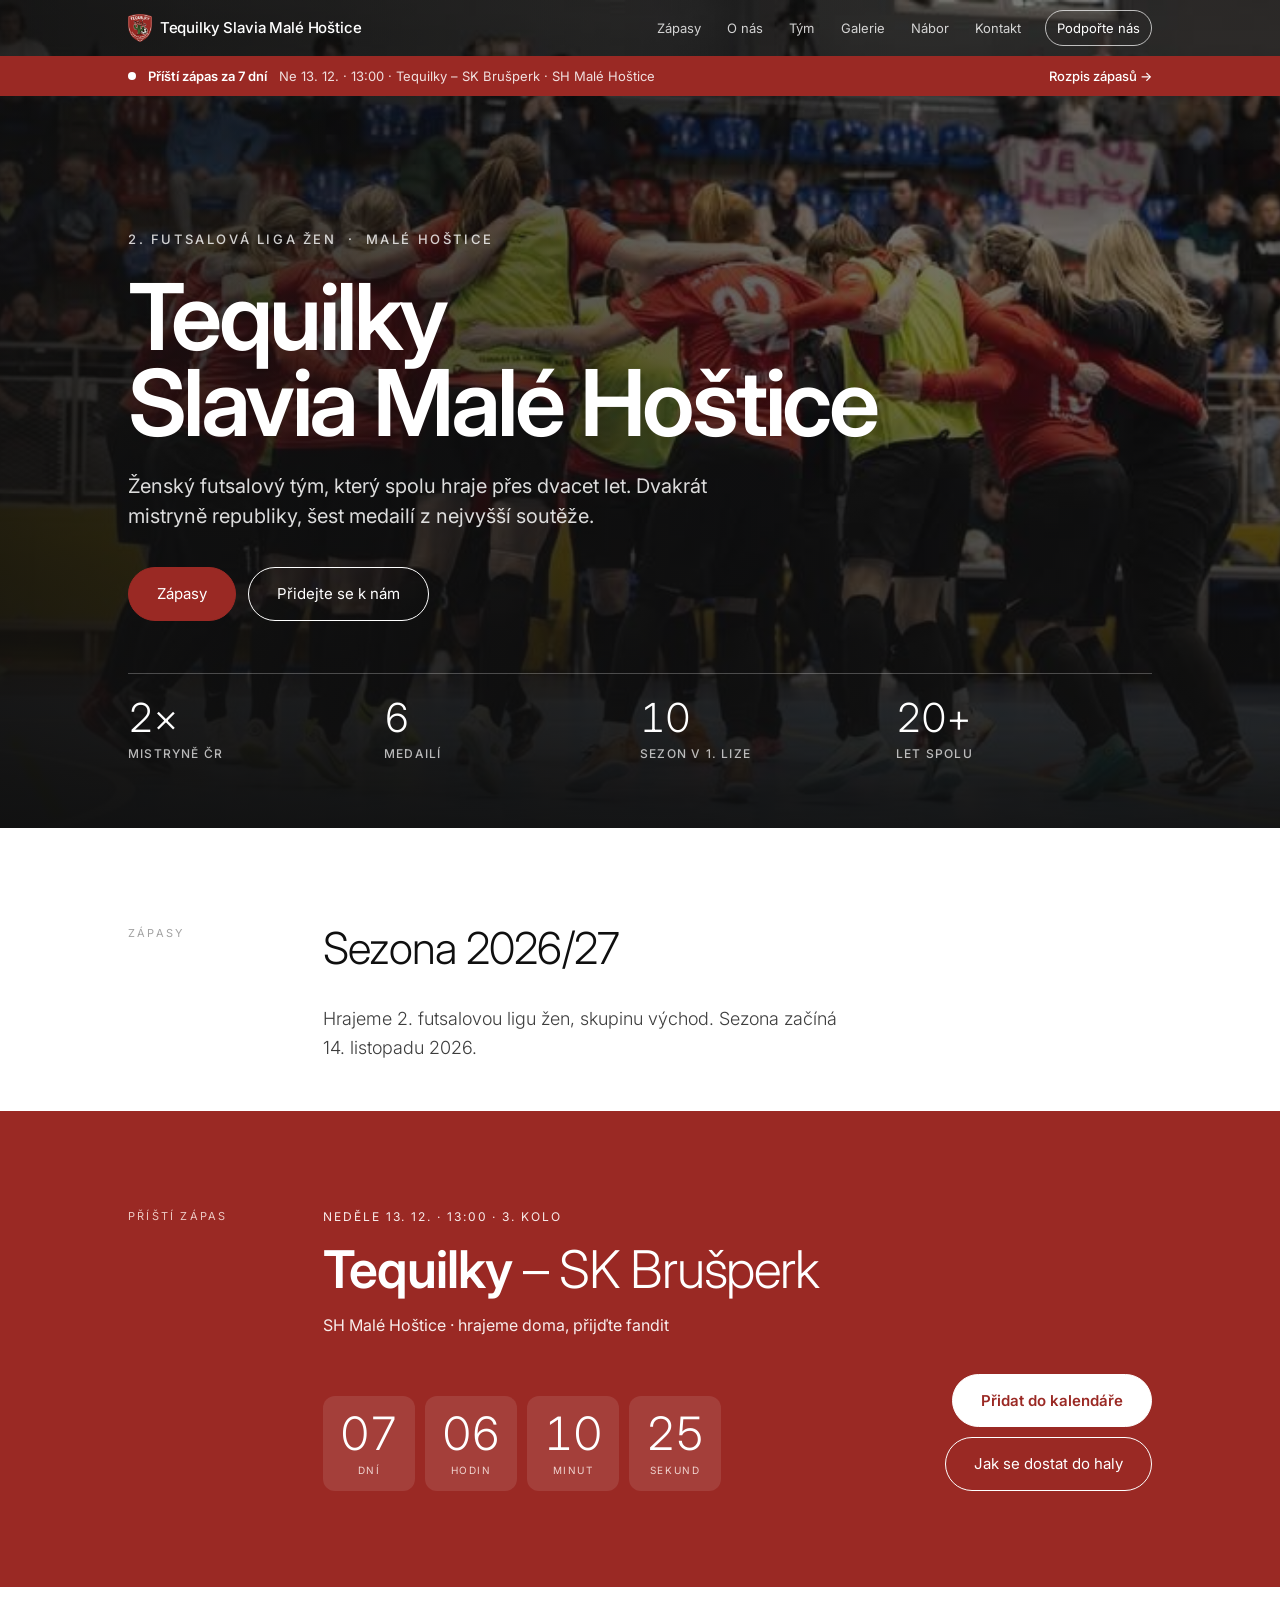
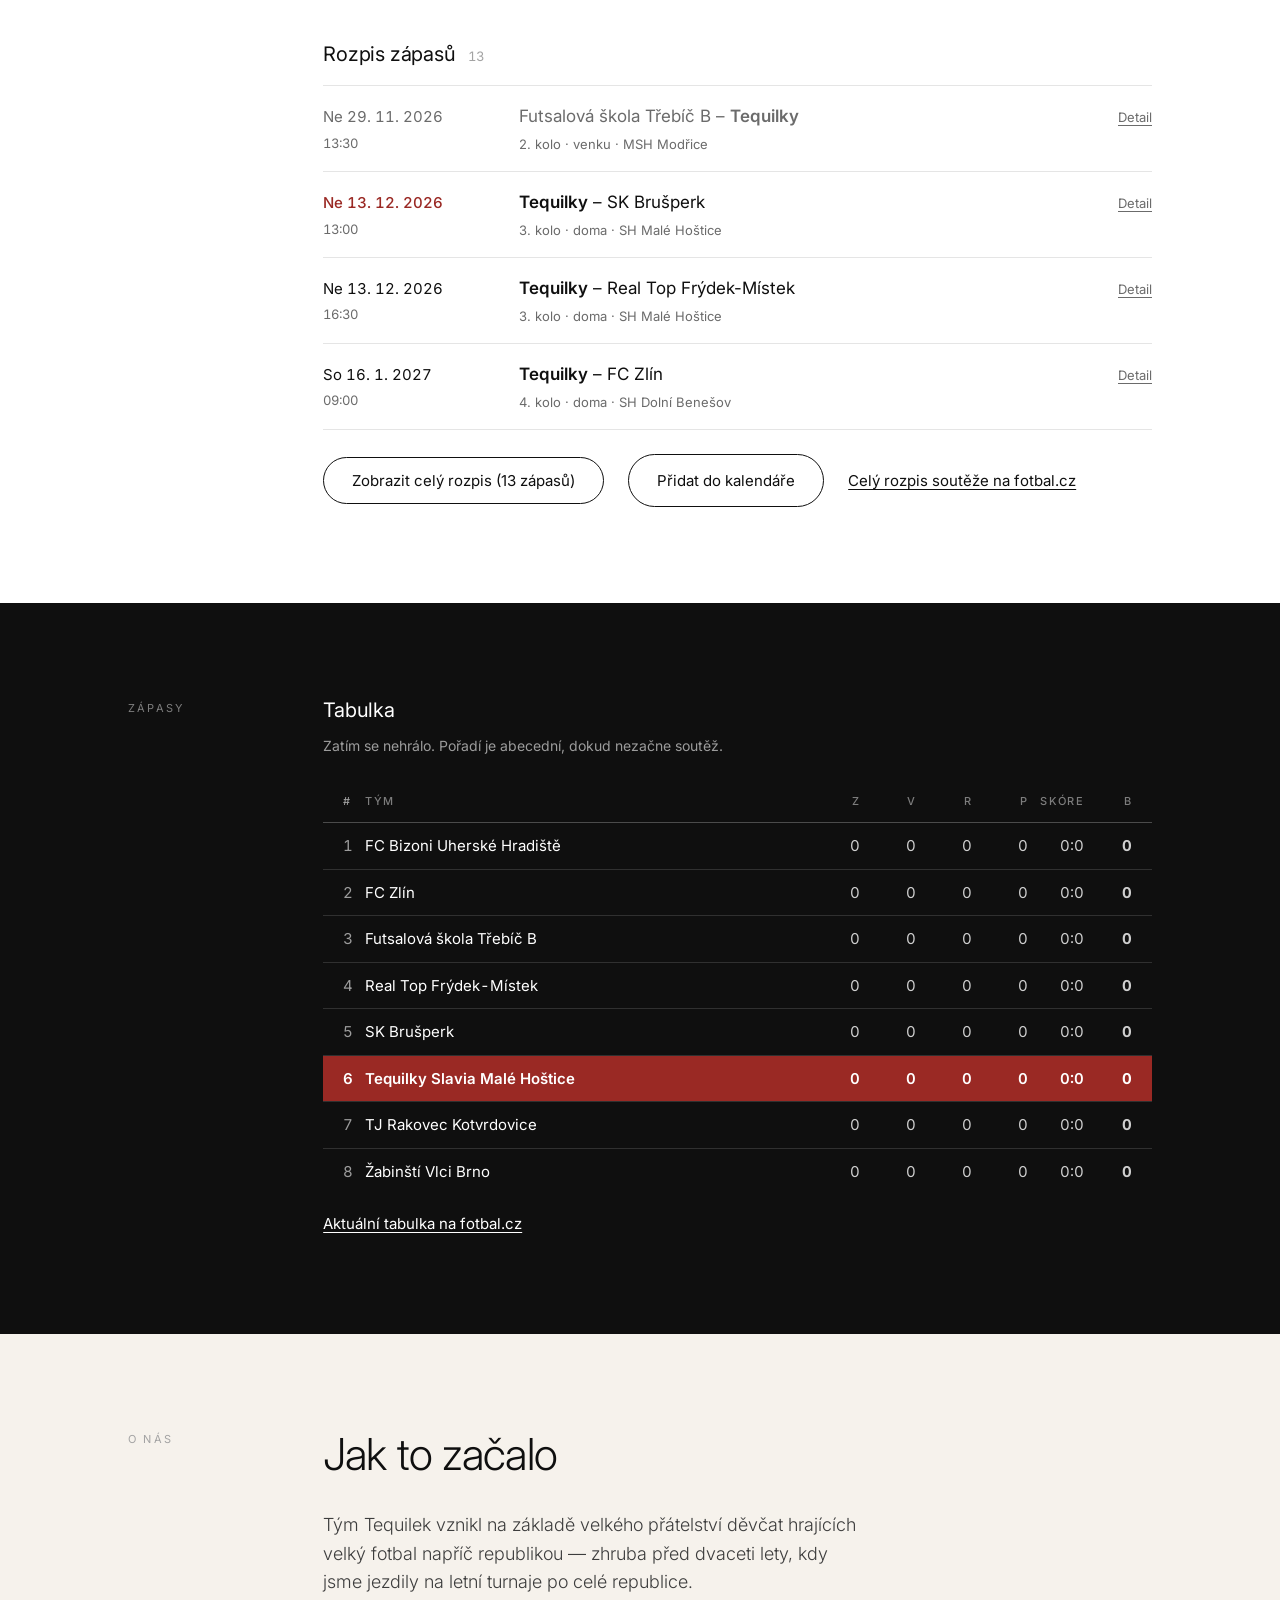
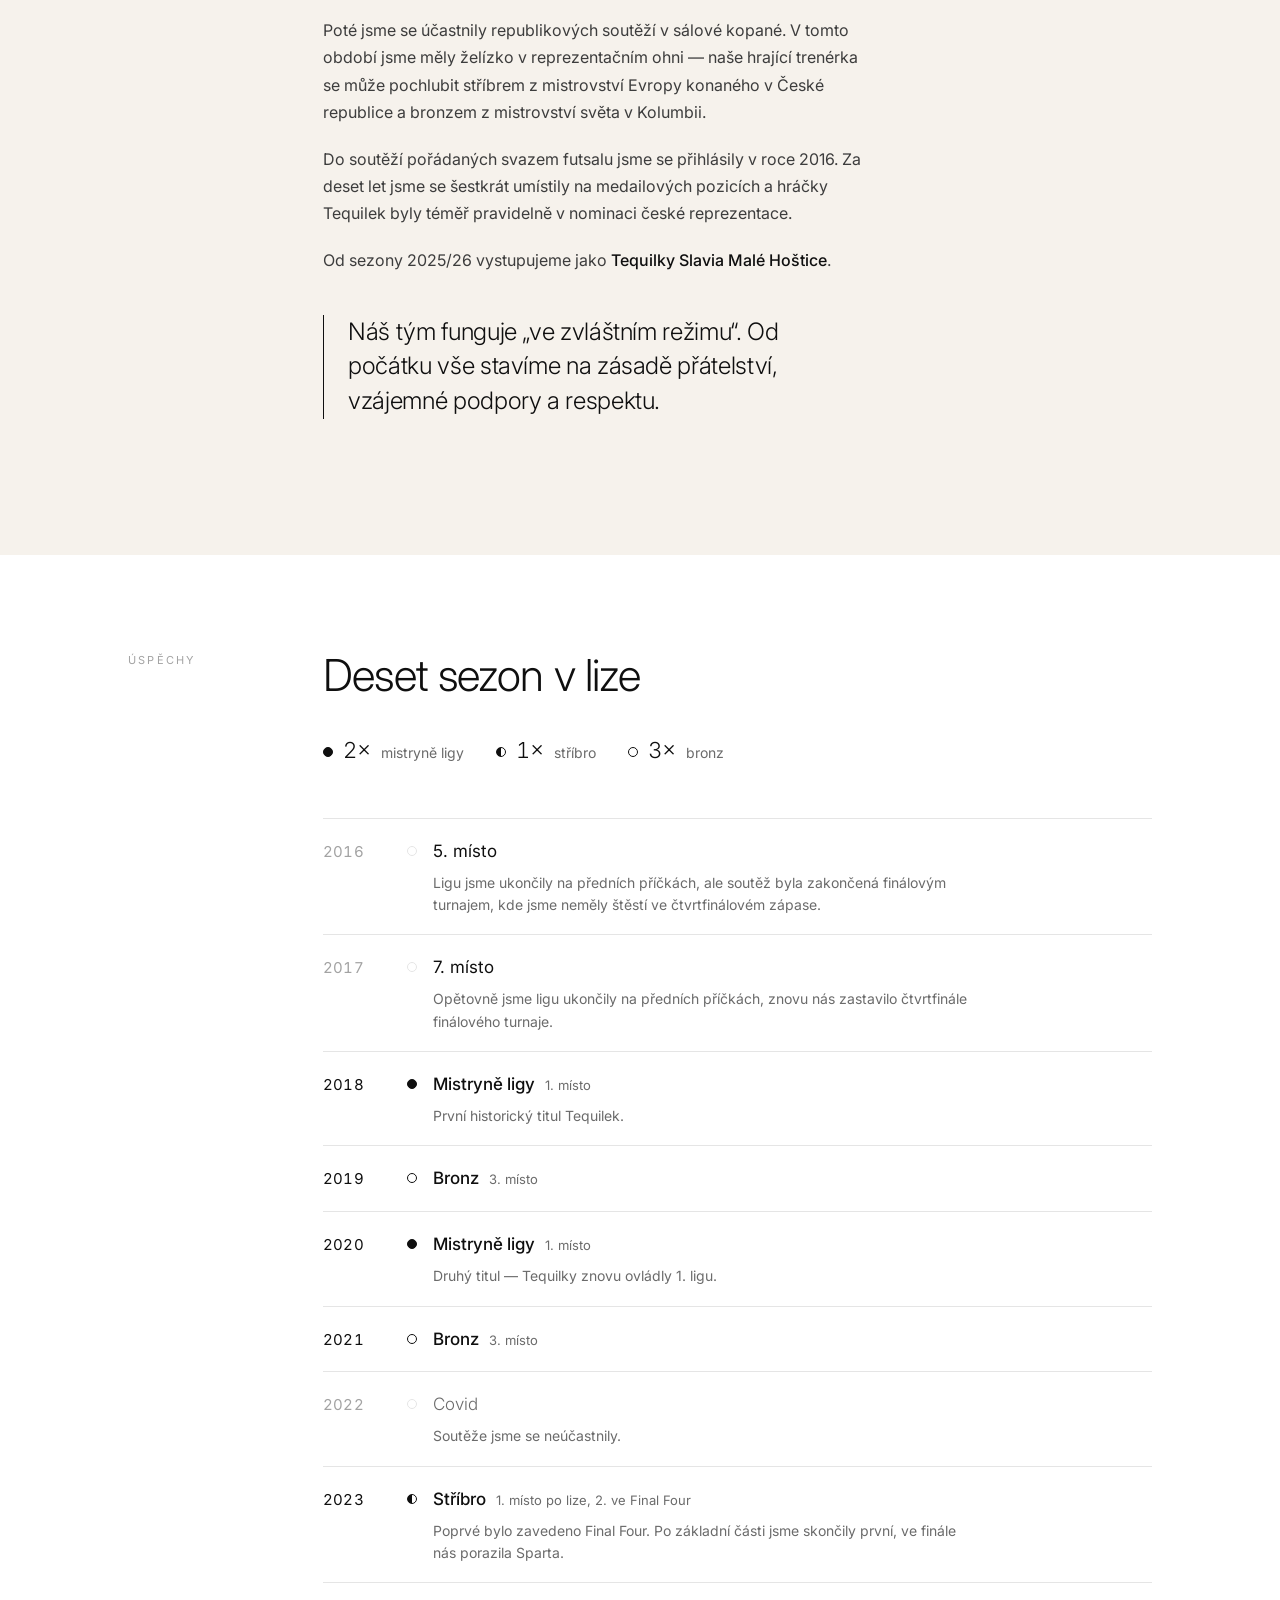
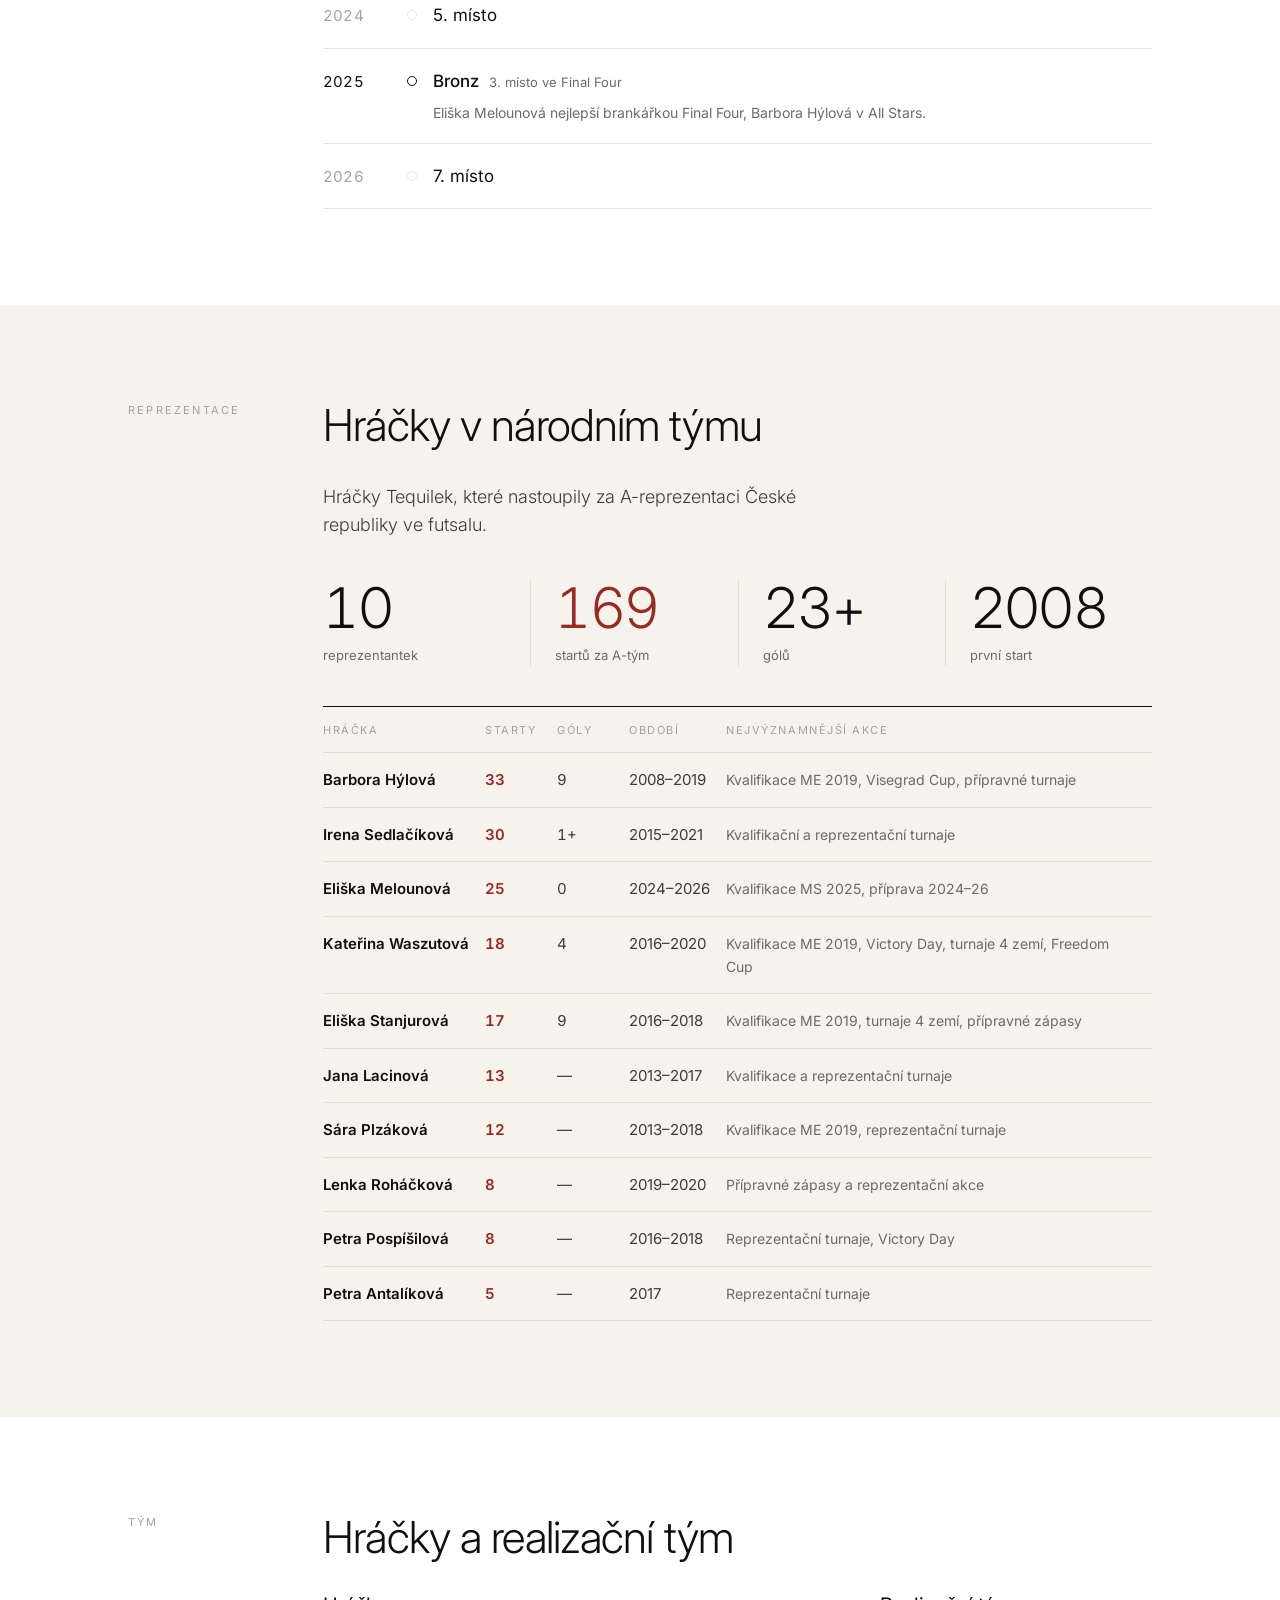
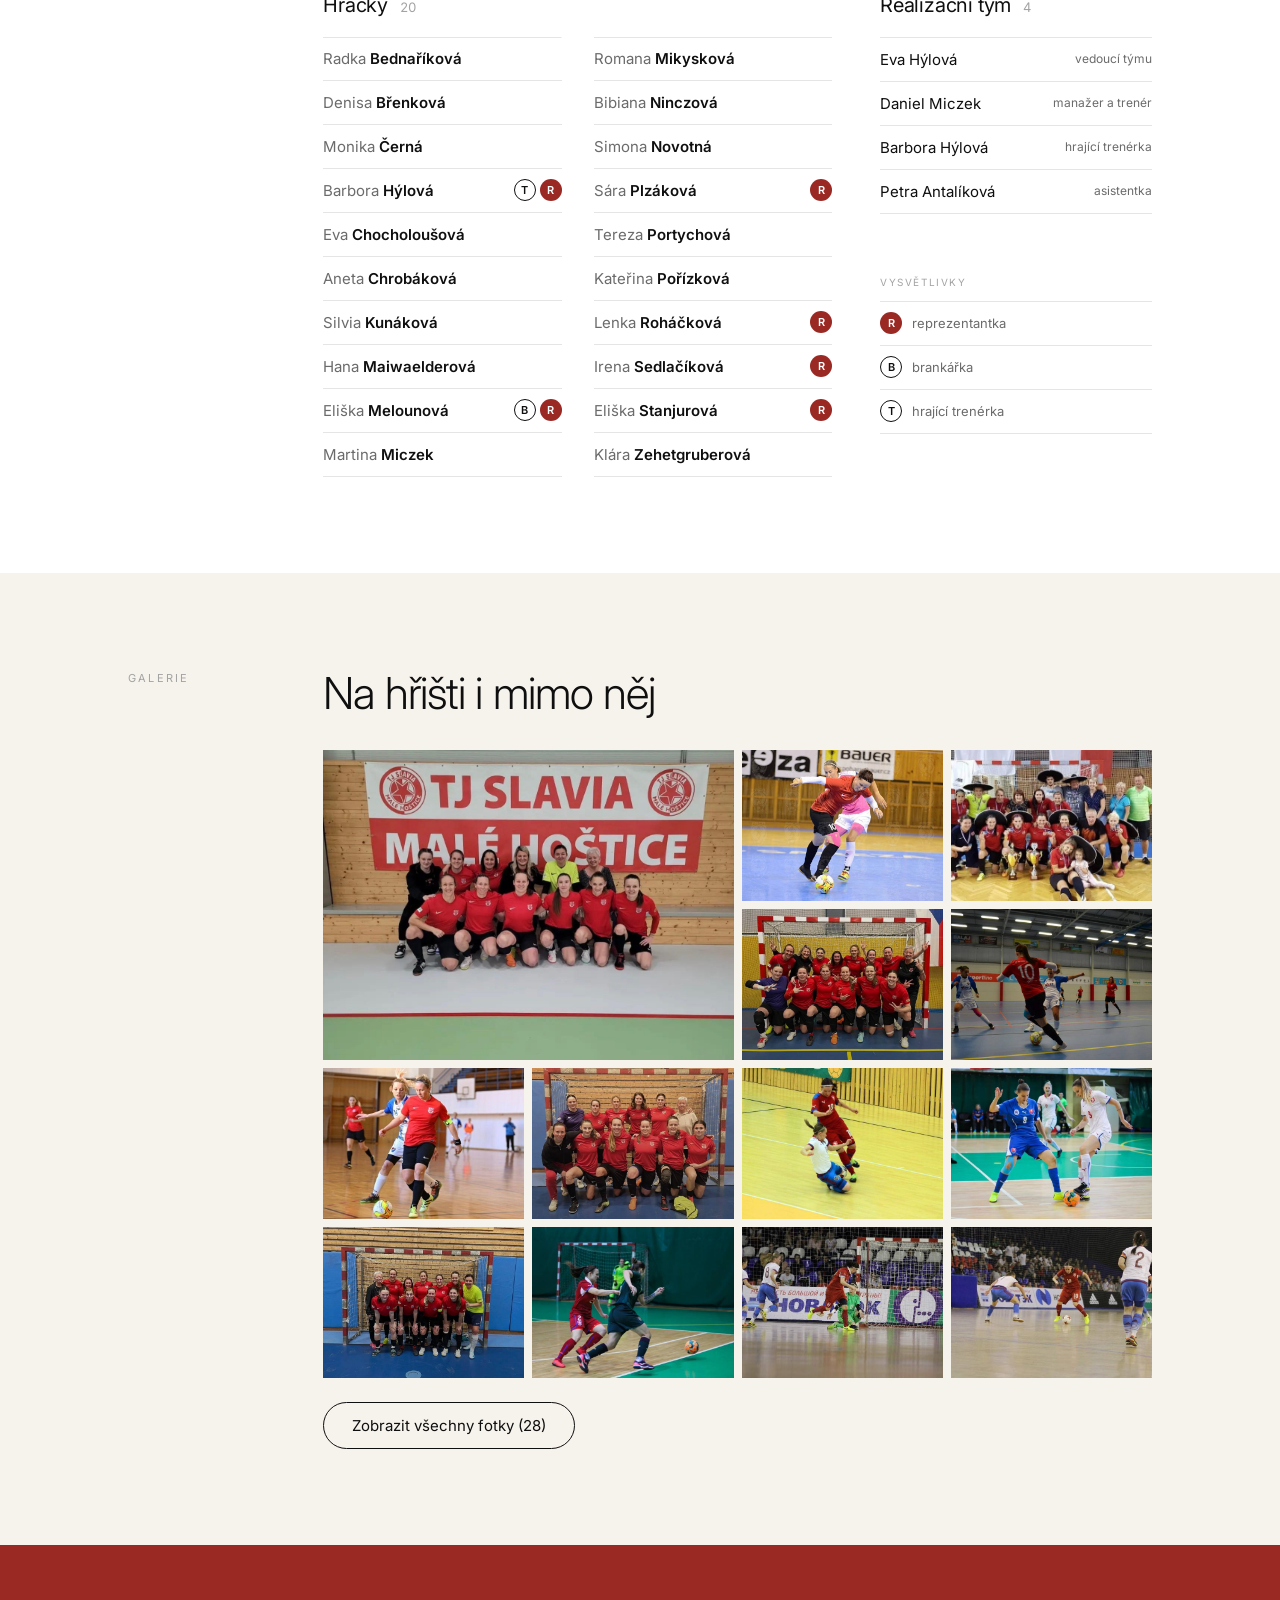
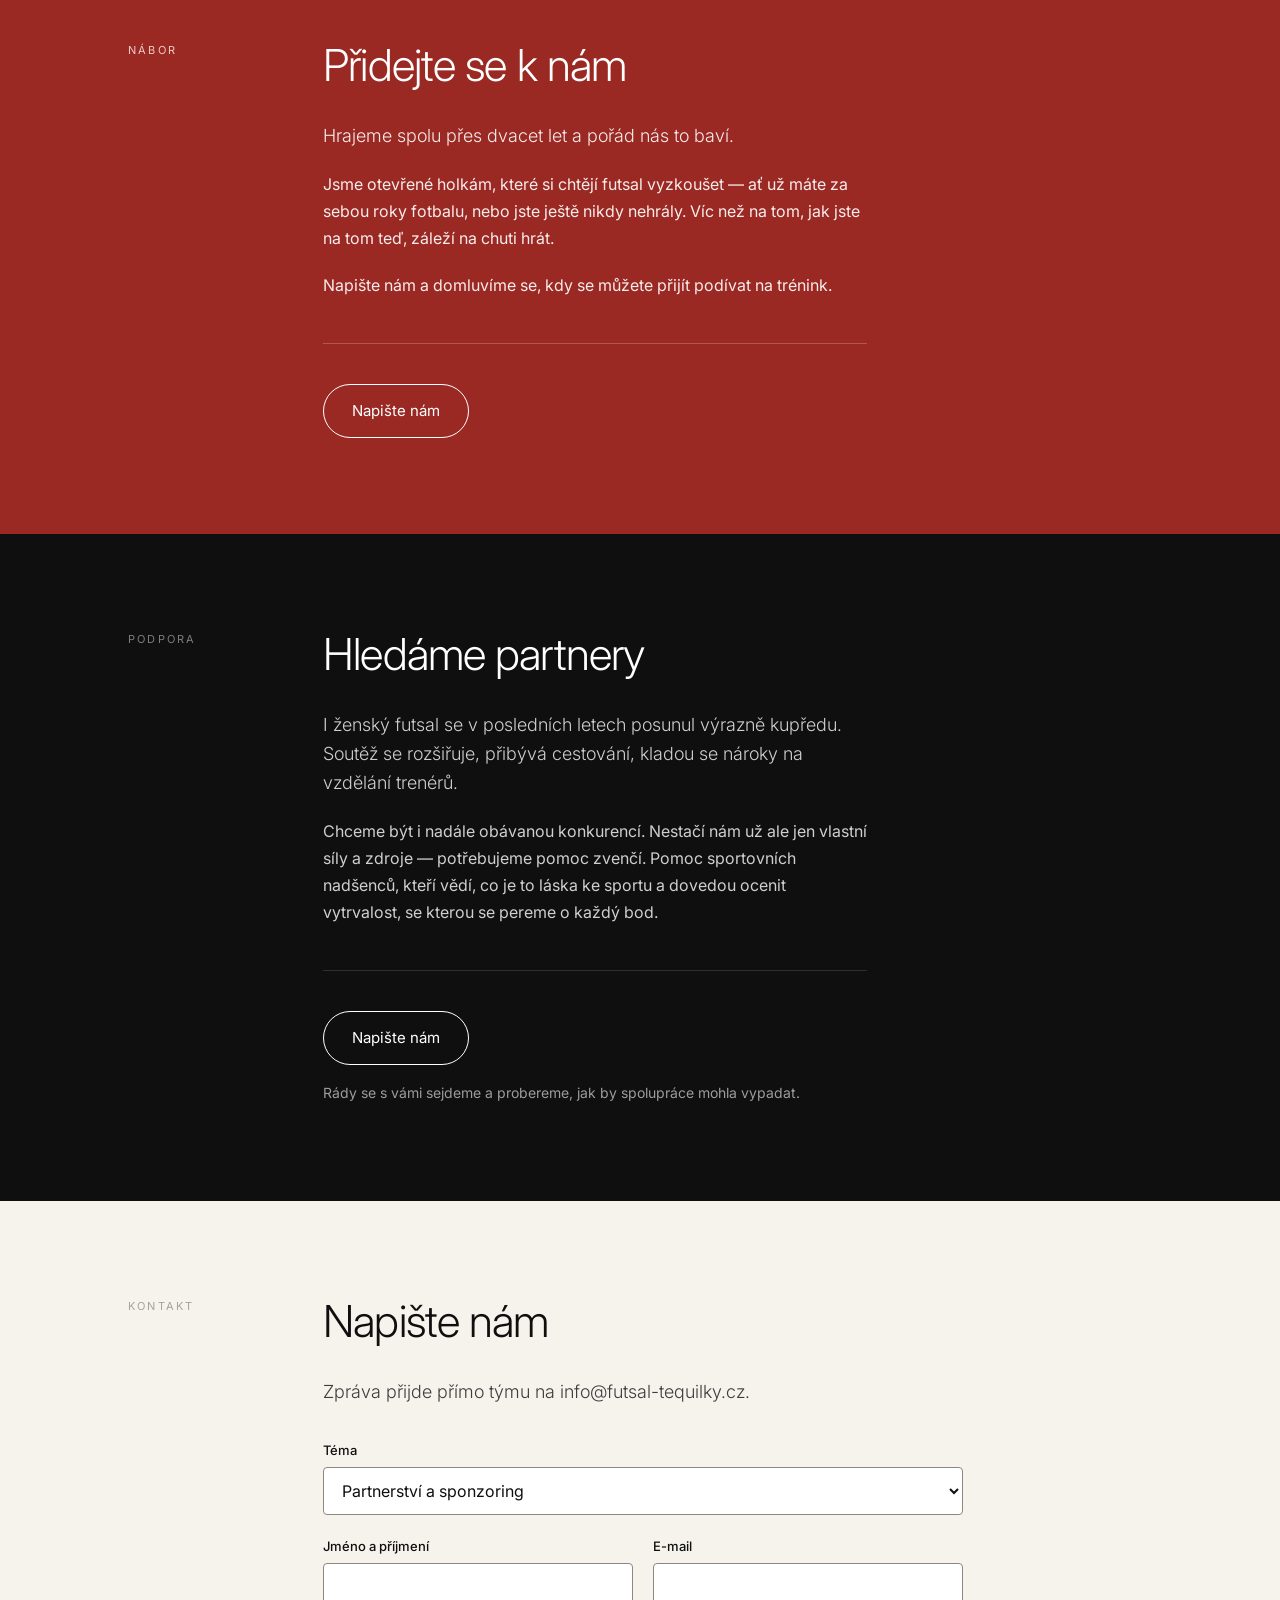
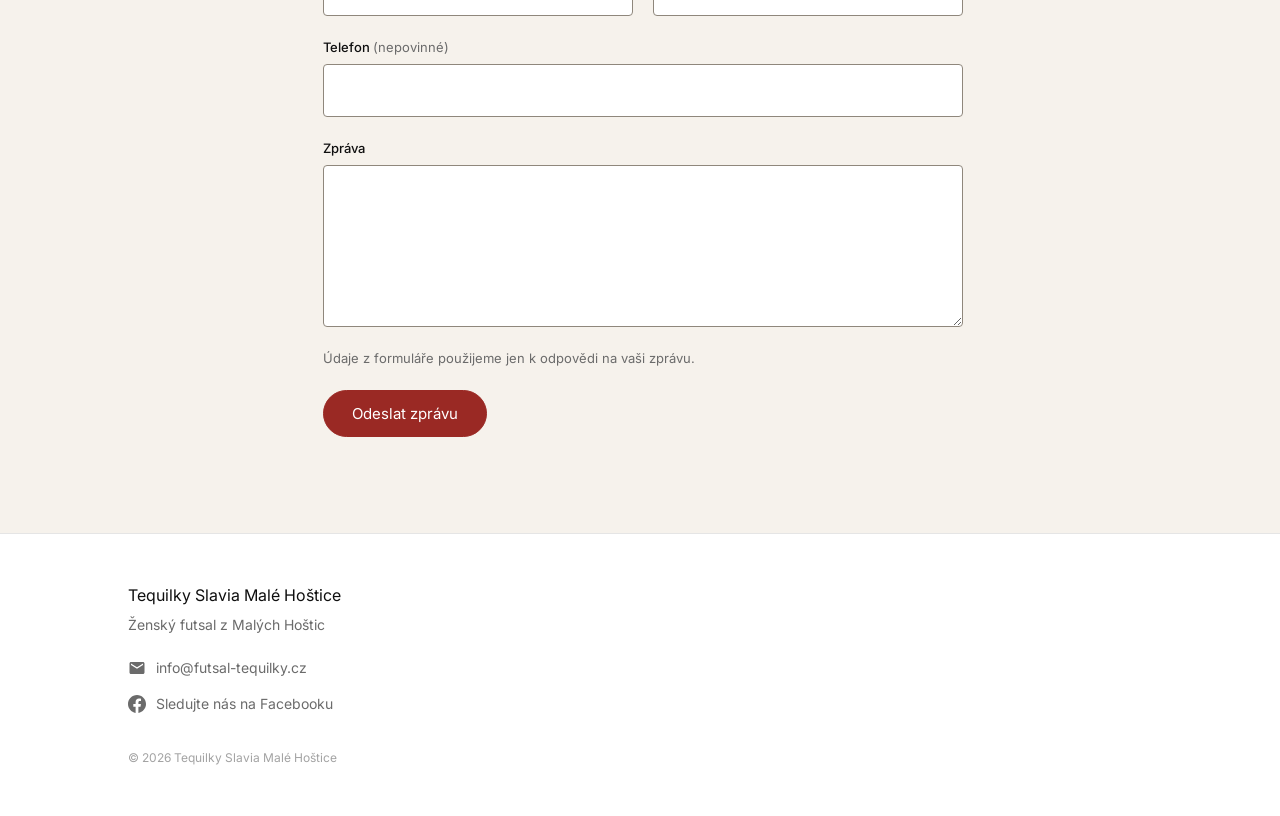
==== index.html @ e2153d89 "fix: round 3 on 13. 12. starts 13:00, second match 16:30 Co-Authored-By: Claude Sonnet 5.5 <noreply@" ====
<!doctype html>
<html lang="cs">
<head>
<meta charset="utf-8">
<meta name="viewport" content="width=device-width, initial-scale=1">
<title>Tequilky Slavia Malé Hoštice — ženský futsal</title>
<meta name="description" content="Dvacet let přátelství, deset sezon v celorepublikové futsalové lize, šest medailí. Ženský futsalový tým z Malých Hoštic hledá partnery.">

<meta property="og:title" content="Tequilky Slavia Malé Hoštice">
<meta property="og:description" content="Dvacet let přátelství, deset sezon v lize, šest medailí. Ženský futsal z Malých Hoštic.">
<meta property="og:locale" content="cs_CZ">
<meta property="og:type" content="website">

<link rel="icon" href="favicon.svg" type="image/svg+xml">
<link rel="apple-touch-icon" href="apple-touch-icon.png">
<meta name="theme-color" content="#0f0f0f">
<noscript><style>.topbar--over{background:#0f0f0f}</style></noscript>

<link rel="preconnect" href="https://fonts.googleapis.com">
<link rel="preconnect" href="https://fonts.gstatic.com" crossorigin>
<link href="https://fonts.googleapis.com/css2?family=Inter:wght@300;400;500&display=swap" rel="stylesheet">
<link rel="stylesheet" href="styles.css">
</head>

<body>

<a class="skip" href="#obsah">Přeskočit na obsah</a>

<header class="topbar topbar--over" id="topbar">
  <div class="topbar__inner">
    <a class="wordmark" href="#">
      <picture>
        <source srcset="img/crest.webp" type="image/webp">
        <!-- alt is empty: the wordmark beside it already names the team -->
        <img src="img/crest.png" alt="" width="300" height="353">
      </picture>
      <span class="wordmark__name">Tequilky&nbsp;Slavia <span class="wordmark__place">Malé&nbsp;Hoštice</span></span>
    </a>
    <nav aria-label="Hlavní navigace">
      <ul class="topnav">
        <li><a href="#zapasy">Zápasy</a></li>
        <li><a href="#o-nas">O nás</a></li>
        <li><a href="#tym">Tým</a></li>
        <li><a href="#galerie">Galerie</a></li>
        <li><a href="#nabor">Nábor</a></li>
        <li><a href="#kontakt">Kontakt</a></li>
        <li><a class="topnav__cta" href="#podpora">Podpořte nás</a></li>
      </ul>
    </nav>
  </div>
  <a class="nextbar" id="nextbar" href="#pristi-zapas" hidden>
    <span class="nextbar__inner">
      <span class="nextbar__dot" aria-hidden="true"></span>
      <b class="nextbar__lead"></b>
      <span class="nextbar__info"><span class="nextbar__when"></span><span class="nextbar__teams"></span></span>
      <span class="nextbar__more">Rozpis zápasů →</span>
    </span>
  </a>
</header>

<main id="obsah">

  <!-- ─────────────────────────  HERO  ───────────────────────── -->
  <section class="hero" aria-labelledby="hero-title">
    <img class="hero__photo" src="img/team-hero.jpg" width="960" height="443" fetchpriority="high"
         alt="Hráčky Tequilek v hloučku na hřišti">

    <div class="hero__inner">
      <div class="hero__copy">
        <p class="eyebrow">2.&nbsp;futsalová liga žen &nbsp;·&nbsp; Malé&nbsp;Hoštice</p>
        <h1 class="hero__title" id="hero-title">Tequilky<br>Slavia Malé&nbsp;Hoštice</h1>
        <p class="hero__lede">
          Ženský futsalový tým, který spolu hraje přes dvacet let. Dvakrát
          mistryně republiky, šest medailí z&nbsp;nejvyšší soutěže.
        </p>
        <div class="hero__actions">
          <a class="btn btn--solid" href="#zapasy">Zápasy</a>
          <a class="btn" href="#nabor">Přidejte se k nám</a>
        </div>
      </div>

      <dl class="stats">
        <div class="stat"><dt>mistryně ČR</dt><dd>2×</dd></div>
        <div class="stat"><dt>medailí</dt><dd>6</dd></div>
        <div class="stat"><dt>sezon v&nbsp;1.&nbsp;lize</dt><dd>10</dd></div>
        <div class="stat"><dt>let spolu</dt><dd>20+</dd></div>
      </dl>
    </div>
  </section>

  <!-- ─────────────────────────  ZÁPASY  ───────────────────────── -->
  <section class="section section--head" id="zapasy">
    <p class="section__label">Zápasy</p>
    <div class="section__body">
      <h2 class="section__title">Sezona 2026/27</h2>

      <div class="prose">
        <p class="prose__lead">
          Hrajeme 2.&nbsp;futsalovou ligu žen, skupinu východ. Sezona
          začíná 14.&nbsp;listopadu 2026.
        </p>
      </div>

    </div>
  </section>

  <section class="section section--red next-band" id="pristi-zapas" aria-labelledby="pristi-zapas-zapas" hidden>
    <p class="section__label">Příští zápas</p>
    <div class="section__body">
      <p class="next-band__kicker"></p>
      <h3 class="next-band__teams" id="pristi-zapas-zapas"></h3>
      <p class="next-band__venue"></p>
      <div class="next-band__row">
        <div class="countdown" aria-hidden="true">
          <span class="countdown__unit"><span class="countdown__num">00</span><span class="countdown__label">dní</span></span>
          <span class="countdown__unit"><span class="countdown__num">00</span><span class="countdown__label">hodin</span></span>
          <span class="countdown__unit"><span class="countdown__num">00</span><span class="countdown__label">minut</span></span>
          <span class="countdown__unit"><span class="countdown__num">00</span><span class="countdown__label">sekund</span></span>
        </div>
        <p class="next-band__live" hidden><span class="nextbar__dot" aria-hidden="true"></span>Právě hrajeme</p>
        <div class="next-band__actions">
          <a class="btn btn--light next-band__ics" href="#" download="tequilky-zapas.ics">Přidat do kalendáře</a>
          <a class="btn next-band__map" href="#" target="_blank" rel="noopener">Jak se dostat do haly</a>
        </div>
      </div>
    </div>
  </section>

  <section class="section section--tail" aria-labelledby="rozpis">
    <div aria-hidden="true"></div>
    <div class="section__body">
      <h3 class="subhead" id="rozpis">Rozpis zápasů <span class="subhead__count">13</span></h3>
      <ol class="fixtures" id="fixtures">
          <li class="fixture" data-kickoff="2026-11-14T09:00:00+01:00">
            <time class="fixture__when" datetime="2026-11-14T09:00+01:00"><span class="fixture__day">So 14.&nbsp;11.&nbsp;2026</span><span class="fixture__time">09:00</span></time>
            <span class="fixture__match">
              <span class="fixture__teams">FC Bizoni Uherské Hradiště – <b>Tequilky</b></span>
              <span class="fixture__meta">1.&nbsp;kolo · venku · SH Strání</span>
            </span>
            <a class="fixture__link" href="https://www.fotbal.cz/futsal/zapasy/futsal/e2b0e6e5-3985-494a-a956-fad7d98f3f53" target="_blank" rel="noopener" aria-label="Detail zápasu FC Bizoni Uherské Hradiště – Tequilky Slavia Malé Hoštice na fotbal.cz">Detail</a>
          </li>
          <li class="fixture" data-kickoff="2026-11-14T11:30:00+01:00">
            <time class="fixture__when" datetime="2026-11-14T11:30+01:00"><span class="fixture__day">So 14.&nbsp;11.&nbsp;2026</span><span class="fixture__time">11:30</span></time>
            <span class="fixture__match">
              <span class="fixture__teams">FC Zlín – <b>Tequilky</b></span>
              <span class="fixture__meta">1.&nbsp;kolo · venku · SH Strání</span>
            </span>
            <a class="fixture__link" href="https://www.fotbal.cz/futsal/zapasy/futsal/8a5cdc65-d68b-4fb6-9f2c-1adab389fb01" target="_blank" rel="noopener" aria-label="Detail zápasu FC Zlín – Tequilky Slavia Malé Hoštice na fotbal.cz">Detail</a>
          </li>
          <li class="fixture" data-kickoff="2026-11-29T11:00:00+01:00">
            <time class="fixture__when" datetime="2026-11-29T11:00+01:00"><span class="fixture__day">Ne 29.&nbsp;11.&nbsp;2026</span><span class="fixture__time">11:00</span></time>
            <span class="fixture__match">
              <span class="fixture__teams">Žabinští Vlci Brno – <b>Tequilky</b></span>
              <span class="fixture__meta">2.&nbsp;kolo · venku · MSH Modřice</span>
            </span>
            <a class="fixture__link" href="https://www.fotbal.cz/futsal/zapasy/futsal/669c684e-245d-4efd-a85b-02ff5c367afa" target="_blank" rel="noopener" aria-label="Detail zápasu Žabinští Vlci Brno – Tequilky Slavia Malé Hoštice na fotbal.cz">Detail</a>
          </li>
          <li class="fixture" data-kickoff="2026-11-29T13:30:00+01:00">
            <time class="fixture__when" datetime="2026-11-29T13:30+01:00"><span class="fixture__day">Ne 29.&nbsp;11.&nbsp;2026</span><span class="fixture__time">13:30</span></time>
            <span class="fixture__match">
              <span class="fixture__teams">Futsalová škola Třebíč B – <b>Tequilky</b></span>
              <span class="fixture__meta">2.&nbsp;kolo · venku · MSH Modřice</span>
            </span>
            <a class="fixture__link" href="https://www.fotbal.cz/futsal/zapasy/futsal/6bf3ecc2-90e7-4580-944c-83808d1055f0" target="_blank" rel="noopener" aria-label="Detail zápasu Futsalová škola Třebíč B – Tequilky Slavia Malé Hoštice na fotbal.cz">Detail</a>
          </li>
          <li class="fixture" data-kickoff="2026-12-13T13:00:00+01:00">
            <time class="fixture__when" datetime="2026-12-13T13:00+01:00"><span class="fixture__day">Ne 13.&nbsp;12.&nbsp;2026</span><span class="fixture__time">13:00</span></time>
            <span class="fixture__match">
              <span class="fixture__teams"><b>Tequilky</b> – SK Brušperk</span>
              <span class="fixture__meta">3.&nbsp;kolo · doma · SH Malé Hoštice</span>
            </span>
            <a class="fixture__link" href="https://www.fotbal.cz/futsal/zapasy/futsal/de89fe77-c09a-4757-8cc4-1a9b0d568c89" target="_blank" rel="noopener" aria-label="Detail zápasu Tequilky Slavia Malé Hoštice – SK Brušperk na fotbal.cz">Detail</a>
          </li>
          <li class="fixture" data-kickoff="2026-12-13T16:30:00+01:00">
            <time class="fixture__when" datetime="2026-12-13T16:30+01:00"><span class="fixture__day">Ne 13.&nbsp;12.&nbsp;2026</span><span class="fixture__time">16:30</span></time>
            <span class="fixture__match">
              <span class="fixture__teams"><b>Tequilky</b> – Real Top Frýdek-Místek</span>
              <span class="fixture__meta">3.&nbsp;kolo · doma · SH Malé Hoštice</span>
            </span>
            <a class="fixture__link" href="https://www.fotbal.cz/futsal/zapasy/futsal/774d132f-2f87-471e-9963-be614000ef05" target="_blank" rel="noopener" aria-label="Detail zápasu Tequilky Slavia Malé Hoštice – Real Top Frýdek-Místek na fotbal.cz">Detail</a>
          </li>
          <li class="fixture" data-kickoff="2027-01-16T09:00:00+01:00">
            <time class="fixture__when" datetime="2027-01-16T09:00+01:00"><span class="fixture__day">So 16.&nbsp;1.&nbsp;2027</span><span class="fixture__time">09:00</span></time>
            <span class="fixture__match">
              <span class="fixture__teams"><b>Tequilky</b> – FC Zlín</span>
              <span class="fixture__meta">4.&nbsp;kolo · doma · SH Dolní Benešov</span>
            </span>
            <a class="fixture__link" href="https://www.fotbal.cz/futsal/zapasy/futsal/b4927cb1-4b21-455a-a141-188a2360788b" target="_blank" rel="noopener" aria-label="Detail zápasu Tequilky Slavia Malé Hoštice – FC Zlín na fotbal.cz">Detail</a>
          </li>
          <li class="fixture" data-kickoff="2027-01-16T12:30:00+01:00">
            <time class="fixture__when" datetime="2027-01-16T12:30+01:00"><span class="fixture__day">So 16.&nbsp;1.&nbsp;2027</span><span class="fixture__time">12:30</span></time>
            <span class="fixture__match">
              <span class="fixture__teams"><b>Tequilky</b> – FC Bizoni Uherské Hradiště</span>
              <span class="fixture__meta">4.&nbsp;kolo · doma · SH Dolní Benešov</span>
            </span>
            <a class="fixture__link" href="https://www.fotbal.cz/futsal/zapasy/futsal/6492fa3c-e767-4dfd-867e-6fc952d13042" target="_blank" rel="noopener" aria-label="Detail zápasu Tequilky Slavia Malé Hoštice – FC Bizoni Uherské Hradiště na fotbal.cz">Detail</a>
          </li>
          <li class="fixture" data-kickoff="2027-01-16T14:00:00+01:00">
            <time class="fixture__when" datetime="2027-01-16T14:00+01:00"><span class="fixture__day">So 16.&nbsp;1.&nbsp;2027</span><span class="fixture__time">14:00</span></time>
            <span class="fixture__match">
              <span class="fixture__teams"><b>Tequilky</b> – TJ Rakovec Kotvrdovice</span>
              <span class="fixture__meta">4.&nbsp;kolo · doma · SH Dolní Benešov</span>
            </span>
            <a class="fixture__link" href="https://www.fotbal.cz/futsal/zapasy/futsal/08acad51-d5fe-42fa-a924-119b8fc1fcf1" target="_blank" rel="noopener" aria-label="Detail zápasu Tequilky Slavia Malé Hoštice – TJ Rakovec Kotvrdovice na fotbal.cz">Detail</a>
          </li>
          <li class="fixture" data-kickoff="2027-01-31T10:00:00+01:00">
            <time class="fixture__when" datetime="2027-01-31T10:00+01:00"><span class="fixture__day">Ne 31.&nbsp;1.&nbsp;2027</span><span class="fixture__time">10:00</span></time>
            <span class="fixture__match">
              <span class="fixture__teams"><b>Tequilky</b> – Žabinští Vlci Brno</span>
              <span class="fixture__meta">5.&nbsp;kolo · doma · SH Jedovnice</span>
            </span>
            <a class="fixture__link" href="https://www.fotbal.cz/futsal/zapasy/futsal/b664bf07-295e-4e2c-b1cf-36620ab6b905" target="_blank" rel="noopener" aria-label="Detail zápasu Tequilky Slavia Malé Hoštice – Žabinští Vlci Brno na fotbal.cz">Detail</a>
          </li>
          <li class="fixture" data-kickoff="2027-01-31T11:30:00+01:00">
            <time class="fixture__when" datetime="2027-01-31T11:30+01:00"><span class="fixture__day">Ne 31.&nbsp;1.&nbsp;2027</span><span class="fixture__time">11:30</span></time>
            <span class="fixture__match">
              <span class="fixture__teams"><b>Tequilky</b> – Futsalová škola Třebíč B</span>
              <span class="fixture__meta">5.&nbsp;kolo · doma · SH Jedovnice</span>
            </span>
            <a class="fixture__link" href="https://www.fotbal.cz/futsal/zapasy/futsal/d2d76a0c-4793-4f2c-b9b6-86607df9bd82" target="_blank" rel="noopener" aria-label="Detail zápasu Tequilky Slavia Malé Hoštice – Futsalová škola Třebíč B na fotbal.cz">Detail</a>
          </li>
          <li class="fixture" data-kickoff="2027-02-13T10:00:00+01:00">
            <time class="fixture__when" datetime="2027-02-13T10:00+01:00"><span class="fixture__day">So 13.&nbsp;2.&nbsp;2027</span><span class="fixture__time">10:00</span></time>
            <span class="fixture__match">
              <span class="fixture__teams">Real Top Frýdek-Místek – <b>Tequilky</b></span>
              <span class="fixture__meta">6.&nbsp;kolo · venku · 6.ZŠ Frýdek-Místek</span>
            </span>
            <a class="fixture__link" href="https://www.fotbal.cz/futsal/zapasy/futsal/71151fe0-6dc3-4cca-8115-ec22f9b15c05" target="_blank" rel="noopener" aria-label="Detail zápasu Real Top Frýdek-Místek – Tequilky Slavia Malé Hoštice na fotbal.cz">Detail</a>
          </li>
          <li class="fixture" data-kickoff="2027-02-13T12:30:00+01:00">
            <time class="fixture__when" datetime="2027-02-13T12:30+01:00"><span class="fixture__day">So 13.&nbsp;2.&nbsp;2027</span><span class="fixture__time">12:30</span></time>
            <span class="fixture__match">
              <span class="fixture__teams">SK Brušperk – <b>Tequilky</b></span>
              <span class="fixture__meta">6.&nbsp;kolo · venku · 6.ZŠ Frýdek-Místek</span>
            </span>
            <a class="fixture__link" href="https://www.fotbal.cz/futsal/zapasy/futsal/7a255005-731a-4ed8-b244-a15e1625de86" target="_blank" rel="noopener" aria-label="Detail zápasu SK Brušperk – Tequilky Slavia Malé Hoštice na fotbal.cz">Detail</a>
          </li>
      </ol>
      <div class="fixtures__actions">
        <button class="btn fixtures__more" type="button" hidden>Zobrazit celý rozpis (13 zápasů)</button>
        <a class="btn fixtures__ics" href="https://www.fotbal.cz/futsal/futsal/zapas/905df4cb-f29c-4c9a-bfa5-de5448f74716?do=exportCalendar" download="tequilky-2026-27.ics">Přidat do kalendáře</a>
        <a class="link" href="https://www.fotbal.cz/futsal/futsal/zapas/905df4cb-f29c-4c9a-bfa5-de5448f74716" target="_blank" rel="noopener">Celý rozpis soutěže na fotbal.cz</a>
      </div>

    </div>
  </section>

  <!-- ─────────────────────────  TABULKA  ───────────────────────── -->
  <section class="section section--invert" id="tabulka">
    <p class="section__label">Zápasy</p>
    <div class="section__body">
      <h2 class="subhead">Tabulka</h2>
      <p class="standings__note">Zatím se nehrálo. Pořadí je abecední, dokud nezačne soutěž.</p>
      <table class="standings">
        <caption class="sr-only">Tabulka 2. futsalové ligy žen, skupina východ, sezona 2026/27</caption>
        <thead>
          <tr>
            <th scope="col" class="num">#</th>
            <th scope="col">Tým</th>
            <th scope="col" class="num"><abbr title="Zápasy">Z</abbr></th>
            <th scope="col" class="num opt"><abbr title="Výhry">V</abbr></th>
            <th scope="col" class="num opt"><abbr title="Remízy">R</abbr></th>
            <th scope="col" class="num opt"><abbr title="Prohry">P</abbr></th>
            <th scope="col" class="num">Skóre</th>
            <th scope="col" class="num"><abbr title="Body">B</abbr></th>
          </tr>
        </thead>
        <tbody>
            <tr><td class="num">1</td><th scope="row">FC Bizoni Uherské Hradiště</th><td class="num">0</td><td class="num opt">0</td><td class="num opt">0</td><td class="num opt">0</td><td class="num">0:0</td><td class="num"><b>0</b></td></tr>
            <tr><td class="num">2</td><th scope="row">FC Zlín</th><td class="num">0</td><td class="num opt">0</td><td class="num opt">0</td><td class="num opt">0</td><td class="num">0:0</td><td class="num"><b>0</b></td></tr>
            <tr><td class="num">3</td><th scope="row">Futsalová škola Třebíč B</th><td class="num">0</td><td class="num opt">0</td><td class="num opt">0</td><td class="num opt">0</td><td class="num">0:0</td><td class="num"><b>0</b></td></tr>
            <tr><td class="num">4</td><th scope="row">Real Top Frýdek-Místek</th><td class="num">0</td><td class="num opt">0</td><td class="num opt">0</td><td class="num opt">0</td><td class="num">0:0</td><td class="num"><b>0</b></td></tr>
            <tr><td class="num">5</td><th scope="row">SK Brušperk</th><td class="num">0</td><td class="num opt">0</td><td class="num opt">0</td><td class="num opt">0</td><td class="num">0:0</td><td class="num"><b>0</b></td></tr>
            <tr class="is-us"><td class="num">6</td><th scope="row">Tequilky Slavia Malé Hoštice</th><td class="num">0</td><td class="num opt">0</td><td class="num opt">0</td><td class="num opt">0</td><td class="num">0:0</td><td class="num"><b>0</b></td></tr>
            <tr><td class="num">7</td><th scope="row">TJ Rakovec Kotvrdovice</th><td class="num">0</td><td class="num opt">0</td><td class="num opt">0</td><td class="num opt">0</td><td class="num">0:0</td><td class="num"><b>0</b></td></tr>
            <tr><td class="num">8</td><th scope="row">Žabinští Vlci Brno</th><td class="num">0</td><td class="num opt">0</td><td class="num opt">0</td><td class="num opt">0</td><td class="num">0:0</td><td class="num"><b>0</b></td></tr>
        </tbody>
      </table>
      <p class="standings__source"><a class="link" href="https://www.fotbal.cz/futsal/futsal/table/905df4cb-f29c-4c9a-bfa5-de5448f74716" target="_blank" rel="noopener">Aktuální tabulka na fotbal.cz</a></p>
    </div>
  </section>

  <!-- ─────────────────────────  PŘÍBĚH  ───────────────────────── -->
  <section class="section section--cream" id="o-nas">
    <p class="section__label">O nás</p>
    <div class="section__body">
      <h2 class="section__title">Jak to začalo</h2>

      <div class="prose">
        <p class="prose__lead">
          Tým Tequilek vznikl na základě velkého přátelství děvčat hrajících velký
          fotbal napříč republikou — zhruba před dvaceti lety, kdy jsme jezdily na
          letní turnaje po celé republice.
        </p>
        <p>
          Poté jsme se účastnily republikových soutěží v sálové kopané. V tomto
          období jsme měly želízko v reprezentačním ohni — naše hrající trenérka se
          může pochlubit stříbrem z mistrovství Evropy konaného v České republice
          a bronzem z mistrovství světa v Kolumbii.
        </p>
        <p>
          Do soutěží pořádaných svazem futsalu jsme se přihlásily v roce 2016. Za
          deset let jsme se šestkrát umístily na medailových pozicích a hráčky
          Tequilek byly téměř pravidelně v nominaci české reprezentace.
        </p>
        <p>
          Od sezony 2025/26 vystupujeme jako <strong>Tequilky Slavia Malé Hoštice</strong>.
        </p>
      </div>

      <blockquote class="pullquote">
        Náš tým funguje „ve zvláštním režimu“. Od počátku vše stavíme na zásadě
        přátelství, vzájemné podpory a respektu.
      </blockquote>
    </div>
  </section>

  <!-- ─────────────────────────  ÚSPĚCHY  ───────────────────────── -->
  <section class="section" id="uspechy">
    <p class="section__label">Úspěchy</p>
    <div class="section__body">
      <h2 class="section__title">Deset sezon v lize</h2>

      <ul class="tally">
        <li>
          <span class="medal medal--gold" aria-hidden="true"></span>
          <span class="tally__num">2×</span>
          <span class="tally__what">mistryně ligy</span>
        </li>
        <li>
          <span class="medal medal--silver" aria-hidden="true"></span>
          <span class="tally__num">1×</span>
          <span class="tally__what">stříbro</span>
        </li>
        <li>
          <span class="medal medal--bronze" aria-hidden="true"></span>
          <span class="tally__num">3×</span>
          <span class="tally__what">bronz</span>
        </li>
      </ul>

      <ol class="years">

        <li class="year">
          <span class="year__n">2016</span>
          <span class="medal medal--none" aria-hidden="true"></span>
          <span class="year__result">5. místo</span>
          <span class="year__note">Ligu jsme ukončily na předních příčkách, ale soutěž
            byla zakončená finálovým turnajem, kde jsme neměly štěstí ve
            čtvrtfinálovém zápase.</span>
        </li>

        <li class="year">
          <span class="year__n">2017</span>
          <span class="medal medal--none" aria-hidden="true"></span>
          <span class="year__result">7. místo</span>
          <span class="year__note">Opětovně jsme ligu ukončily na předních příčkách,
            znovu nás zastavilo čtvrtfinále finálového turnaje.</span>
        </li>

        <li class="year year--medal">
          <span class="year__n">2018</span>
          <span class="medal medal--gold" aria-hidden="true"></span>
          <span class="year__result">Mistryně ligy <span class="year__rank">1. místo</span></span>
          <span class="year__note">První historický titul Tequilek.</span>
        </li>

        <li class="year year--medal">
          <span class="year__n">2019</span>
          <span class="medal medal--bronze" aria-hidden="true"></span>
          <span class="year__result">Bronz <span class="year__rank">3. místo</span></span>
        </li>

        <li class="year year--medal">
          <span class="year__n">2020</span>
          <span class="medal medal--gold" aria-hidden="true"></span>
          <span class="year__result">Mistryně ligy <span class="year__rank">1. místo</span></span>
          <span class="year__note">Druhý titul — Tequilky znovu ovládly 1. ligu.</span>
        </li>

        <li class="year year--medal">
          <span class="year__n">2021</span>
          <span class="medal medal--bronze" aria-hidden="true"></span>
          <span class="year__result">Bronz <span class="year__rank">3. místo</span></span>
        </li>

        <li class="year year--off">
          <span class="year__n">2022</span>
          <span class="medal medal--none" aria-hidden="true"></span>
          <span class="year__result">Covid</span>
          <span class="year__note">Soutěže jsme se neúčastnily.</span>
        </li>

        <li class="year year--medal">
          <span class="year__n">2023</span>
          <span class="medal medal--silver" aria-hidden="true"></span>
          <span class="year__result">Stříbro <span class="year__rank">1. místo po lize, 2. ve Final Four</span></span>
          <span class="year__note">Poprvé bylo zavedeno Final Four. Po základní části
            jsme skončily první, ve finále nás porazila Sparta.</span>
        </li>

        <li class="year">
          <span class="year__n">2024</span>
          <span class="medal medal--none" aria-hidden="true"></span>
          <span class="year__result">5. místo</span>
        </li>

        <li class="year year--medal">
          <span class="year__n">2025</span>
          <span class="medal medal--bronze" aria-hidden="true"></span>
          <span class="year__result">Bronz <span class="year__rank">3. místo ve Final Four</span></span>
          <span class="year__note">Eliška Melounová nejlepší brankářkou Final Four,
            Barbora Hýlová v All Stars.</span>
        </li>

        <li class="year">
          <span class="year__n">2026</span>
          <span class="medal medal--none" aria-hidden="true"></span>
          <span class="year__result">7. místo</span>
        </li>

      </ol>
    </div>
  </section>

  <!-- ─────────────────────────  REPREZENTACE  ───────────────────────── -->
  <section class="section section--cream" id="reprezentace">
    <p class="section__label">Reprezentace</p>
    <div class="section__body">
      <h2 class="section__title">Hráčky v národním týmu</h2>

      <div class="prose">
        <p class="prose__lead">
          Hráčky Tequilek, které nastoupily za A-reprezentaci České republiky
          ve futsalu.
        </p>
      </div>

      <ul class="repre-stats">
        <li><b>10</b> reprezentantek</li>
        <li class="repre-stats__key"><b>169</b> startů za A-tým</li>
        <li><b>23+</b> gólů</li>
        <li><b>2008</b> první start</li>
      </ul>

      <table class="repre">
        <caption class="sr-only">Hráčky Tequilek v A-reprezentaci ČR ve futsalu</caption>
        <thead>
          <tr>
            <th scope="col">Hráčka</th>
            <th scope="col" class="num">Starty</th>
            <th scope="col" class="num">Góly</th>
            <th scope="col">Období</th>
            <th scope="col">Nejvýznamnější akce</th>
          </tr>
        </thead>
        <tbody>
          <tr>
            <th scope="row" data-label="Hráčka">Barbora Hýlová</th>
            <td class="num" data-label="Starty">33</td>
            <td class="num" data-label="Góly">9</td>
            <td data-label="Období">2008–2019</td>
            <td data-label="Akce">Kvalifikace ME 2019, Visegrad Cup, přípravné turnaje</td>
          </tr>
          <tr>
            <th scope="row" data-label="Hráčka">Irena Sedlačíková</th>
            <td class="num" data-label="Starty">30</td>
            <td class="num" data-label="Góly">1+</td>
            <td data-label="Období">2015–2021</td>
            <td data-label="Akce">Kvalifikační a reprezentační turnaje</td>
          </tr>
          <tr>
            <th scope="row" data-label="Hráčka">Eliška Melounová</th>
            <td class="num" data-label="Starty">25</td>
            <td class="num" data-label="Góly">0</td>
            <td data-label="Období">2024–2026</td>
            <td data-label="Akce">Kvalifikace MS 2025, příprava 2024–26</td>
          </tr>
          <tr>
            <th scope="row" data-label="Hráčka">Kateřina Waszutová</th>
            <td class="num" data-label="Starty">18</td>
            <td class="num" data-label="Góly">4</td>
            <td data-label="Období">2016–2020</td>
            <td data-label="Akce">Kvalifikace ME 2019, Victory Day, turnaje 4 zemí, Freedom Cup</td>
          </tr>
          <tr>
            <th scope="row" data-label="Hráčka">Eliška Stanjurová</th>
            <td class="num" data-label="Starty">17</td>
            <td class="num" data-label="Góly">9</td>
            <td data-label="Období">2016–2018</td>
            <td data-label="Akce">Kvalifikace ME 2019, turnaje 4 zemí, přípravné zápasy</td>
          </tr>
          <tr>
            <th scope="row" data-label="Hráčka">Jana Lacinová</th>
            <td class="num" data-label="Starty">13</td>
            <td class="num" data-label="Góly">—</td>
            <td data-label="Období">2013–2017</td>
            <td data-label="Akce">Kvalifikace a reprezentační turnaje</td>
          </tr>
          <tr>
            <th scope="row" data-label="Hráčka">Sára Plzáková</th>
            <td class="num" data-label="Starty">12</td>
            <td class="num" data-label="Góly">—</td>
            <td data-label="Období">2013–2018</td>
            <td data-label="Akce">Kvalifikace ME 2019, reprezentační turnaje</td>
          </tr>
          <tr>
            <th scope="row" data-label="Hráčka">Lenka Roháčková</th>
            <td class="num" data-label="Starty">8</td>
            <td class="num" data-label="Góly">—</td>
            <td data-label="Období">2019–2020</td>
            <td data-label="Akce">Přípravné zápasy a reprezentační akce</td>
          </tr>
          <tr>
            <th scope="row" data-label="Hráčka">Petra Pospíšilová</th>
            <td class="num" data-label="Starty">8</td>
            <td class="num" data-label="Góly">—</td>
            <td data-label="Období">2016–2018</td>
            <td data-label="Akce">Reprezentační turnaje, Victory Day</td>
          </tr>
          <tr>
            <th scope="row" data-label="Hráčka">Petra Antalíková</th>
            <td class="num" data-label="Starty">5</td>
            <td class="num" data-label="Góly">—</td>
            <td data-label="Období">2017</td>
            <td data-label="Akce">Reprezentační turnaje</td>
          </tr>
        </tbody>
      </table>
    </div>
  </section>

  <!-- ─────────────────────────  TÝM  ───────────────────────── -->
  <section class="section" id="tym">
    <p class="section__label">Tým</p>
    <div class="section__body">
      <h2 class="section__title">Hráčky a realizační tým</h2>

      <div class="team">
        <div class="team__players">
          <h3 class="subhead">Hráčky <span class="subhead__count">20</span></h3>
          <ul class="squad">
            <li class="player">
              <span class="player__name"><span class="player__first">Radka</span> <b class="player__last">Bednaříková</b></span>
            </li>
            <li class="player">
              <span class="player__name"><span class="player__first">Denisa</span> <b class="player__last">Břenková</b></span>
            </li>
            <li class="player">
              <span class="player__name"><span class="player__first">Monika</span> <b class="player__last">Černá</b></span>
            </li>
            <li class="player">
              <span class="player__name"><span class="player__first">Barbora</span> <b class="player__last">Hýlová</b></span>
              <span class="player__badges"><span class="badge badge--role"><span aria-hidden="true">T</span><span class="sr-only">hrající trenérka</span></span><span class="badge badge--rep"><span aria-hidden="true">R</span><span class="sr-only">reprezentantka</span></span></span>
            </li>
            <li class="player">
              <span class="player__name"><span class="player__first">Eva</span> <b class="player__last">Chocholoušová</b></span>
            </li>
            <li class="player">
              <span class="player__name"><span class="player__first">Aneta</span> <b class="player__last">Chrobáková</b></span>
            </li>
            <li class="player">
              <span class="player__name"><span class="player__first">Silvia</span> <b class="player__last">Kunáková</b></span>
            </li>
            <li class="player">
              <span class="player__name"><span class="player__first">Hana</span> <b class="player__last">Maiwaelderová</b></span>
            </li>
            <li class="player">
              <span class="player__name"><span class="player__first">Eliška</span> <b class="player__last">Melounová</b></span>
              <span class="player__badges"><span class="badge badge--role"><span aria-hidden="true">B</span><span class="sr-only">brankářka</span></span><span class="badge badge--rep"><span aria-hidden="true">R</span><span class="sr-only">reprezentantka</span></span></span>
            </li>
            <li class="player">
              <span class="player__name"><span class="player__first">Martina</span> <b class="player__last">Miczek</b></span>
            </li>
            <li class="player">
              <span class="player__name"><span class="player__first">Romana</span> <b class="player__last">Mikysková</b></span>
            </li>
            <li class="player">
              <span class="player__name"><span class="player__first">Bibiana</span> <b class="player__last">Ninczová</b></span>
            </li>
            <li class="player">
              <span class="player__name"><span class="player__first">Simona</span> <b class="player__last">Novotná</b></span>
            </li>
            <li class="player">
              <span class="player__name"><span class="player__first">Sára</span> <b class="player__last">Plzáková</b></span>
              <span class="player__badges"><span class="badge badge--rep"><span aria-hidden="true">R</span><span class="sr-only">reprezentantka</span></span></span>
            </li>
            <li class="player">
              <span class="player__name"><span class="player__first">Tereza</span> <b class="player__last">Portychová</b></span>
            </li>
            <li class="player">
              <span class="player__name"><span class="player__first">Kateřina</span> <b class="player__last">Pořízková</b></span>
            </li>
            <li class="player">
              <span class="player__name"><span class="player__first">Lenka</span> <b class="player__last">Roháčková</b></span>
              <span class="player__badges"><span class="badge badge--rep"><span aria-hidden="true">R</span><span class="sr-only">reprezentantka</span></span></span>
            </li>
            <li class="player">
              <span class="player__name"><span class="player__first">Irena</span> <b class="player__last">Sedlačíková</b></span>
              <span class="player__badges"><span class="badge badge--rep"><span aria-hidden="true">R</span><span class="sr-only">reprezentantka</span></span></span>
            </li>
            <li class="player">
              <span class="player__name"><span class="player__first">Eliška</span> <b class="player__last">Stanjurová</b></span>
              <span class="player__badges"><span class="badge badge--rep"><span aria-hidden="true">R</span><span class="sr-only">reprezentantka</span></span></span>
            </li>
            <li class="player">
              <span class="player__name"><span class="player__first">Klára</span> <b class="player__last">Zehetgruberová</b></span>
            </li>
          </ul>
        </div>
        <div class="team__side">
          <h3 class="subhead">Realizační tým <span class="subhead__count">4</span></h3>
          <ul class="staff">
            <li class="staff__person"><span class="staff__name">Eva Hýlová</span><span class="staff__role">vedoucí týmu</span></li>
            <li class="staff__person"><span class="staff__name">Daniel Miczek</span><span class="staff__role">manažer a trenér</span></li>
            <li class="staff__person"><span class="staff__name">Barbora Hýlová</span><span class="staff__role">hrající trenérka</span></li>
            <li class="staff__person"><span class="staff__name">Petra Antalíková</span><span class="staff__role">asistentka</span></li>
          </ul>
          <p class="team__caps" id="vysvetlivky">Vysvětlivky</p>
          <ul class="squad-legend" aria-labelledby="vysvetlivky">
            <li><span class="badge badge--rep" aria-hidden="true">R</span>reprezentantka</li>
            <li><span class="badge badge--role" aria-hidden="true">B</span>brankářka</li>
            <li><span class="badge badge--role" aria-hidden="true">T</span>hrající trenérka</li>
          </ul>
        </div>
      </div>
    </div>
  </section>

  <!-- ─────────────────────────  GALERIE  ───────────────────────── -->
  <section class="section section--cream" id="galerie">
    <p class="section__label">Galerie</p>
    <div class="section__body">
      <h2 class="section__title">Na hřišti i mimo něj</h2>

      <ul class="gallery" id="gallery">
        <li><a href="img/galerie/01.jpg"><img src="img/galerie/01.jpg" width="1170" height="830" alt="Tequilky pod transparentem TJ Slavia Malé Hoštice" loading="lazy" decoding="async"></a></li>
        <li><a href="img/galerie/02.jpg"><img src="img/galerie/02-n.jpg" width="720" height="540" alt="Souboj o míč" loading="lazy" decoding="async"></a></li>
        <li><a href="img/galerie/03.jpg"><img src="img/galerie/03-n.jpg" width="720" height="336" alt="Oslava s poháry a sombrery" loading="lazy" decoding="async"></a></li>
        <li><a href="img/galerie/04.jpg"><img src="img/galerie/04-n.jpg" width="720" height="506" alt="Týmová fotka u branky" loading="lazy" decoding="async"></a></li>
        <li><a href="img/galerie/05.jpg"><img src="img/galerie/05-n.jpg" width="720" height="480" alt="Hráčka Tequilek s míčem" loading="lazy" decoding="async"></a></li>
        <li><a href="img/galerie/06.jpg"><img src="img/galerie/06-n.jpg" width="664" height="458" alt="Souboj o míč u postranní čáry" loading="lazy" decoding="async"></a></li>
        <li><a href="img/galerie/07.jpg"><img src="img/galerie/07-n.jpg" width="720" height="516" alt="Společná fotka v hale" loading="lazy" decoding="async"></a></li>
        <li><a href="img/galerie/08.jpg"><img src="img/galerie/08-n.jpg" width="640" height="462" alt="Hráčka v červeném dresu v souboji" loading="lazy" decoding="async"></a></li>
        <li><a href="img/galerie/09.jpg"><img src="img/galerie/09-n.jpg" width="720" height="480" alt="Souboj o míč na zeleném hřišti" loading="lazy" decoding="async"></a></li>
        <li><a href="img/galerie/10.jpg"><img src="img/galerie/10-n.jpg" width="720" height="502" alt="Týmová fotka v brance" loading="lazy" decoding="async"></a></li>
        <li><a href="img/galerie/11.jpg"><img src="img/galerie/11-n.jpg" width="720" height="480" alt="Souboj před brankou" loading="lazy" decoding="async"></a></li>
        <li><a href="img/galerie/12.jpg"><img src="img/galerie/12-n.jpg" width="640" height="427" alt="Akce před brankou" loading="lazy" decoding="async"></a></li>
        <li><a href="img/galerie/13.jpg"><img src="img/galerie/13-n.jpg" width="720" height="480" alt="Hráčka v červeném dresu s míčem" loading="lazy" decoding="async"></a></li>
        <li><a href="img/galerie/14.jpg"><img src="img/galerie/14-n.jpg" width="462" height="301" alt="Hráčka Tequilek vede míč" loading="lazy" decoding="async"></a></li>
        <li><a href="img/galerie/15.jpg"><img src="img/galerie/15-n.jpg" width="720" height="405" alt="Ze zápasu" loading="lazy" decoding="async"></a></li>
        <li><a href="img/galerie/16.jpg"><img src="img/galerie/16-n.jpg" width="720" height="324" alt="Ze zápasu" loading="lazy" decoding="async"></a></li>
        <li><a href="img/galerie/17.jpg"><img src="img/galerie/17-n.jpg" width="720" height="324" alt="Ze zápasu" loading="lazy" decoding="async"></a></li>
        <li><a href="img/galerie/18.jpg"><img src="img/galerie/18-n.jpg" width="720" height="1561" alt="Hráčky na střídačce" loading="lazy" decoding="async"></a></li>
        <li><a href="img/galerie/19.jpg"><img src="img/galerie/19-n.jpg" width="720" height="960" alt="V hale před zápasem" loading="lazy" decoding="async"></a></li>
        <li><a href="img/galerie/20.jpg"><img src="img/galerie/20-n.jpg" width="720" height="960" alt="Ze zápasu" loading="lazy" decoding="async"></a></li>
        <li><a href="img/galerie/21.jpg"><img src="img/galerie/21-n.jpg" width="720" height="405" alt="Ze zápasu" loading="lazy" decoding="async"></a></li>
        <li><a href="img/galerie/22.jpg"><img src="img/galerie/22-n.jpg" width="720" height="405" alt="Ze zápasu" loading="lazy" decoding="async"></a></li>
        <li><a href="img/galerie/23.jpg"><img src="img/galerie/23-n.jpg" width="720" height="405" alt="Ze zápasu" loading="lazy" decoding="async"></a></li>
        <li><a href="img/galerie/24.jpg"><img src="img/galerie/24-n.jpg" width="720" height="405" alt="Ze zápasu" loading="lazy" decoding="async"></a></li>
        <li><a href="img/galerie/25.jpg"><img src="img/galerie/25-n.jpg" width="720" height="405" alt="Brankářka v bráně" loading="lazy" decoding="async"></a></li>
        <li><a href="img/galerie/26.jpg"><img src="img/galerie/26-n.jpg" width="720" height="405" alt="Ze zápasu" loading="lazy" decoding="async"></a></li>
        <li><a href="img/galerie/27.jpg"><img src="img/galerie/27-n.jpg" width="720" height="405" alt="Ze zápasu" loading="lazy" decoding="async"></a></li>
        <li><a href="img/galerie/28.jpg"><img src="img/galerie/28-n.jpg" width="720" height="1598" alt="Ze zápasu" loading="lazy" decoding="async"></a></li>
      </ul>
      <button class="btn gallery__more" type="button" hidden>Zobrazit všechny fotky (28)</button>
    </div>
  </section>

  <!-- ─────────────────────────  NÁBOR  ───────────────────────── -->
  <section class="section section--red" id="nabor">
    <p class="section__label">Nábor</p>
    <div class="section__body">
      <h2 class="section__title">Přidejte se k nám</h2>

      <div class="prose">
        <p class="prose__lead">
          Hrajeme spolu přes dvacet let a pořád nás to baví.
        </p>
        <p>
          Jsme otevřené holkám, které si chtějí futsal vyzkoušet — ať už máte za
          sebou roky fotbalu, nebo jste ještě nikdy nehrály. Víc než na tom, jak
          jste na tom teď, záleží na chuti hrát.
        </p>
        <p>
          Napište nám a domluvíme se, kdy se můžete přijít podívat na trénink.
        </p>
      </div>

      <div class="cta">
        <a class="btn" href="#kontakt" data-topic="Chci hrát">Napište nám</a>
      </div>
    </div>
  </section>

  <!-- ─────────────────────────  PODPORA  ───────────────────────── -->
  <section class="section section--invert" id="podpora">
    <p class="section__label">Podpora</p>
    <div class="section__body">
      <h2 class="section__title">Hledáme partnery</h2>

      <div class="prose">
        <p class="prose__lead">
          I ženský futsal se v posledních letech posunul výrazně kupředu. Soutěž se
          rozšiřuje, přibývá cestování, kladou se nároky na vzdělání trenérů.
        </p>
        <p>
          Chceme být i nadále obávanou konkurencí. Nestačí nám už ale jen
          vlastní síly a zdroje — potřebujeme pomoc zvenčí. Pomoc sportovních
          nadšenců, kteří vědí, co je to láska ke sportu a dovedou ocenit vytrvalost,
          se kterou se pereme o každý bod.
        </p>
      </div>

      <div class="cta">
        <a class="btn" href="#kontakt" data-topic="Partnerství a sponzoring">Napište nám</a>
        <p class="cta__note">
          Rády se s vámi sejdeme a probereme, jak by spolupráce mohla vypadat.
        </p>
      </div>
    </div>
  </section>

  <!-- ─────────────────────────  KONTAKT  ───────────────────────── -->
  <section class="section section--cream" id="kontakt">
    <p class="section__label">Kontakt</p>
    <div class="section__body">
      <h2 class="section__title">Napište nám</h2>

      <div class="prose">
        <p class="prose__lead">Zpráva přijde přímo týmu na info@futsal-tequilky.cz.</p>
      </div>

      <noscript>
        <style>#contact-form { display: none; }</style>
        <p class="prose__lead">Napište nám na <a class="link" href="mailto:info@futsal-tequilky.cz">info@futsal-tequilky.cz</a>.</p>
      </noscript>

      <form class="contact" id="contact-form" novalidate>
        <input type="hidden" name="_subject" value="Zpráva z webu futsal-tequilky.cz">
        <input type="hidden" name="_template" value="table">
        <input type="hidden" name="_blacklist" value="bitcoin, crypto, casino, viagra, backlinks, SEO services, porn">
        <input class="contact__trap" type="text" name="_honey" tabindex="-1" autocomplete="off" aria-hidden="true">

        <div class="field">
          <label for="f-topic">Téma</label>
          <select id="f-topic" name="Téma">
            <option value="Partnerství a sponzoring">Partnerství a sponzoring</option>
            <option value="Chci hrát">Chci hrát za Tequilky</option>
            <option value="Jiné">Jiné</option>
          </select>
        </div>

        <div class="field-row">
          <div class="field">
            <label for="f-name">Jméno a příjmení</label>
            <input id="f-name" name="Jméno" autocomplete="name" required>
          </div>
          <div class="field">
            <label for="f-email">E-mail</label>
            <input id="f-email" type="email" name="email" autocomplete="email" required>
          </div>
        </div>

        <div class="field">
          <label for="f-phone">Telefon <span class="field__opt">(nepovinné)</span></label>
          <input id="f-phone" type="tel" name="Telefon" autocomplete="tel">
        </div>

        <div class="field">
          <label for="f-msg">Zpráva</label>
          <textarea id="f-msg" name="Zpráva" rows="5" required></textarea>
        </div>

        <p class="contact__note">Údaje z&nbsp;formuláře použijeme jen k&nbsp;odpovědi na vaši zprávu.</p>

        <div class="contact__send">
          <button class="btn btn--solid" type="submit">Odeslat zprávu</button>
          <p class="contact__status" role="status" aria-live="polite"></p>
        </div>
      </form>
    </div>
  </section>

</main>

<footer class="footer">
  <div class="footer__inner">
    <p class="footer__name">Tequilky Slavia Malé Hoštice</p>
    <p class="footer__sub">Ženský futsal z Malých Hoštic</p>

    <div class="footer__social">
      <a href="mailto:info@futsal-tequilky.cz">
        <svg viewBox="0 0 24 24" aria-hidden="true" focusable="false"><path d="M20 4H4c-1.1 0-2 .9-2 2v12c0 1.1.9 2 2 2h16c1.1 0 2-.9 2-2V6c0-1.1-.9-2-2-2zm0 4-8 5-8-5V6l8 5 8-5v2z"/></svg>
        info@futsal-tequilky.cz
      </a>
      <a href="https://www.facebook.com/TequilkyChlebicov" rel="me noopener" target="_blank">
        <svg viewBox="0 0 24 24" aria-hidden="true" focusable="false"><path d="M24 12.07C24 5.44 18.63.07 12 .07S0 5.44 0 12.07c0 5.99 4.39 10.95 10.13 11.85v-8.38H7.08v-3.47h3.05V9.43c0-3.01 1.79-4.67 4.53-4.67 1.31 0 2.69.24 2.69.24v2.95h-1.51c-1.49 0-1.96.93-1.96 1.87v2.25h3.33l-.53 3.47h-2.8v8.38C19.61 23.02 24 18.06 24 12.07z"/></svg>
        Sledujte nás na Facebooku
      </a>
    </div>
    <p class="footer__copy">&copy; <span id="rok">2026</span> Tequilky Slavia Malé Hoštice</p>
  </div>
</footer>

<dialog class="lightbox" id="lightbox" aria-label="Fotografie z galerie">
  <img class="lightbox__img" alt="">
  <p class="lightbox__count"></p>
  <button class="lightbox__btn lightbox__close" type="button" aria-label="Zavřít">&times;</button>
  <button class="lightbox__btn lightbox__prev" type="button" aria-label="Předchozí fotka">&lsaquo;</button>
  <button class="lightbox__btn lightbox__next" type="button" aria-label="Další fotka">&rsaquo;</button>
</dialog>

<script>
  document.getElementById('rok').textContent = new Date().getFullYear();

  // Calendar files (.ics) built from fixture rows, so they always match the list.
  const icsHref = (rows) => {
    const utc = (d) => d.toISOString().replace(/[-:]/g, '').replace(/\.\d+/, '');
    const esc = (t) => t.replace(/([,;\\])/g, '\\$1');
    const NOT_VENUE = ['výhra', 'prohra', 'remíza', 'odloženo'];
    const lines = ['BEGIN:VCALENDAR', 'VERSION:2.0', 'PRODID:-//futsal-tequilky.cz//CS'];
    for (const row of rows) {
      const kick = new Date(row.dataset.kickoff);
      const title = row.querySelector('.fixture__teams').textContent.replace(/\s+/g, ' ').trim();
      const venue = row.querySelector('.fixture__meta').textContent.split(' · ')[2];
      const link = row.querySelector('.fixture__link').href;
      lines.push('BEGIN:VEVENT', `UID:${link.split('/').pop()}@futsal-tequilky.cz`, `DTSTAMP:${utc(new Date())}`,
        `DTSTART:${utc(kick)}`, `DTEND:${utc(new Date(kick.getTime() + 2 * 3600e3))}`,
        `SUMMARY:${esc(`Futsal: ${title}`)}`);
      if (venue && !NOT_VENUE.includes(venue)) lines.push(`LOCATION:${esc(venue)}`);
      lines.push(`URL:${link}`, 'END:VEVENT');
    }
    lines.push('END:VCALENDAR');
    return `data:text/calendar;charset=utf-8,${encodeURIComponent(lines.join('\r\n'))}`;
  };

  // Next match: a red bar under the menu on every screen and a red band with a
  // live countdown above the schedule. Both take the first match in the
  // fixtures list that hasn't finished (kick-off + 2 h), so they move on to the
  // next one by themselves; after the last match of the season they stay hidden.
  // Runs before the header block below, which measures the header's height.
  (() => {
    const rows = [...document.querySelectorAll('#fixtures .fixture')];
    const row = rows.find((r) => new Date(r.dataset.kickoff).getTime() + 2 * 3600e3 > Date.now());
    if (!row) return;

    const kick = new Date(row.dataset.kickoff);
    const teams = row.querySelector('.fixture__teams');
    const title = teams.textContent.replace(/\s+/g, ' ').trim();
    const time = row.querySelector('.fixture__time').textContent;
    const day = row.querySelector('.fixture__day').textContent.replace(/\s+\d{4}$/, '');
    const [round, side, venue] = row.querySelector('.fixture__meta').textContent.split(' · ');
    const DAYS = ['neděle', 'pondělí', 'úterý', 'středa', 'čtvrtek', 'pátek', 'sobota'];
    const plural = (n, one, few, many) => (n === 1 ? one : n >= 2 && n <= 4 ? few : many);

    const bar = document.getElementById('nextbar');
    bar.querySelector('.nextbar__when').textContent = `${day} · ${time}`;
    bar.querySelector('.nextbar__teams').textContent = ` · ${title}${venue ? ` · ${venue}` : ''}`;

    const band = document.getElementById('pristi-zapas');
    band.querySelector('.next-band__kicker').textContent =
      `${DAYS[kick.getDay()]} ${kick.getDate()}. ${kick.getMonth() + 1}. · ${time} · ${round}`;
    band.querySelector('.next-band__teams').innerHTML = teams.innerHTML;
    band.querySelector('.next-band__venue').textContent =
      [venue, side === 'doma' ? 'hrajeme doma, přijďte fandit' : 'hrajeme venku, držte nám palce'].filter(Boolean).join(' · ');

    // "Add to calendar" hands over this one match as an .ics file.
    band.querySelector('.next-band__ics').href = icsHref([row]);
    const map = band.querySelector('.next-band__map');
    if (venue) map.href = `https://www.google.com/maps/search/?api=1&query=${encodeURIComponent(venue)}`;
    else map.hidden = true;

    const lead = bar.querySelector('.nextbar__lead');
    const nums = [...band.querySelectorAll('.countdown__num')];
    const tick = () => {
      const left = kick.getTime() - Date.now();
      const today = new Date(); today.setHours(0, 0, 0, 0);
      const days = Math.round((new Date(kick).setHours(0, 0, 0, 0) - today) / 864e5);
      // Near days by the calendar, further ones by the countdown's own day count.
      const full = Math.floor(left / 864e5);
      lead.textContent = left <= 0 ? 'Právě hrajeme'
        : days === 0 ? `Dnes hrajeme v ${time}`
        : days === 1 ? `Zítra hrajeme v ${time}`
        : days === 2 ? `Pozítří hrajeme v ${time}`
        : `Příští zápas za ${full} ${plural(full, 'den', 'dny', 'dní')}`;
      if (left <= 0) {
        band.querySelector('.countdown').hidden = true;
        band.querySelector('.next-band__live').hidden = false;
        return;
      }
      const s = Math.floor(left / 1000);
      [Math.floor(s / 86400), Math.floor(s / 3600) % 24, Math.floor(s / 60) % 60, s % 60]
        .forEach((v, k) => { nums[k].textContent = String(v).padStart(2, '0'); });
    };
    tick();
    setInterval(tick, 1000);

    bar.hidden = false;
    band.hidden = false;
    document.documentElement.classList.add('has-nextbar');
  })();

  // Header: see-through with white type while the hero photo is under it,
  // dark glass over the photo once the page has scrolled, light after it.
  (() => {
    const bar = document.getElementById('topbar');
    const hero = document.querySelector('.hero');
    const scrolled = () => bar.classList.toggle('topbar--scrolled', window.scrollY > 4);
    scrolled();
    window.addEventListener('scroll', scrolled, { passive: true });
    if (!('IntersectionObserver' in window) || !hero) { bar.classList.remove('topbar--over'); return; }
    new IntersectionObserver(([entry]) => bar.classList.toggle('topbar--over', entry.isIntersecting),
      { rootMargin: `-${bar.offsetHeight}px 0px 0px 0px` }).observe(hero);
  })();

  // Fixtures: work out the next match from today's date, so the page stays right
  // through the season without edits. Without JS the whole list just shows.
  (() => {
    const rows = [...document.querySelectorAll('#fixtures .fixture')];
    const now = Date.now();
    const SHOW = 4;
    document.querySelector('.fixtures__ics').href = icsHref(rows);   // the whole season
    let next = rows.findIndex((r) => new Date(r.dataset.kickoff).getTime() + 2 * 3600e3 > now);
    rows.forEach((r, i) => r.classList.toggle('is-past', next === -1 || i < next));
    if (next === -1) return;

    rows[next].classList.add('is-next');

    const start = Math.max(0, next - 1);           // keep the last result in view once the season runs
    const shown = rows.slice(start, start + SHOW);
    if (shown.length === rows.length) return;
    rows.forEach((r) => { if (!shown.includes(r)) r.classList.add('is-folded'); });
    const more = document.querySelector('.fixtures__more');
    more.hidden = false;
    more.addEventListener('click', () => { rows.forEach((r) => r.classList.remove('is-folded')); more.hidden = true; });
  })();

  // Squad: two columns that read top to bottom need a row count; half the
  // roster, so adding a player never opens a third column.
  (() => {
    const list = document.querySelector('.squad');
    if (list) list.style.setProperty('--rows', Math.ceil(list.children.length / 2));
  })();

  // Gallery: the first 13 photos fill four rows; the rest wait behind a button.
  // Without JS every photo shows and each link opens the full image.
  (() => {
    const list = document.getElementById('gallery');
    const links = [...list.querySelectorAll('a')];
    const more = document.querySelector('.gallery__more');
    if (links.length > 13) {
      list.classList.add('gallery--collapsed');
      more.hidden = false;
      more.addEventListener('click', () => { list.classList.remove('gallery--collapsed'); more.hidden = true; });
    }

    const box = document.getElementById('lightbox');
    if (!box.showModal) return;
    const img = box.querySelector('.lightbox__img');
    const count = box.querySelector('.lightbox__count');
    let at = 0;
    const show = (n) => {
      at = (n + links.length) % links.length;
      img.src = links[at].href;
      img.alt = links[at].querySelector('img').alt;
      count.textContent = `${at + 1} / ${links.length}`;
    };
    links.forEach((a, n) => a.addEventListener('click', (e) => { e.preventDefault(); show(n); box.showModal(); }));
    box.querySelector('.lightbox__prev').addEventListener('click', () => show(at - 1));
    box.querySelector('.lightbox__next').addEventListener('click', () => show(at + 1));
    box.querySelector('.lightbox__close').addEventListener('click', () => box.close());
    box.addEventListener('click', (e) => { if (e.target === box) box.close(); });
    box.addEventListener('keydown', (e) => {
      if (e.key === 'ArrowLeft') show(at - 1);
      if (e.key === 'ArrowRight') show(at + 1);
    });
  })();

  // Contact: the "Napište nám" buttons preselect a topic; the form posts to
  // FormSubmit in the background so the visitor stays on the page.
  // Spam is kept out without asking anyone to click anything:
  //  - the endpoint is assembled here, so bots scanning the HTML for a
  //    FormSubmit action find nothing to post to;
  //  - a hidden field only bots fill in;
  //  - a time floor: a person needs more than 3 s to fill the form, a bot doesn't;
  //  - FormSubmit drops messages carrying the _blacklist phrases.
  // A caught bot is told the message went out, so it has no reason to retry.
  (() => {
    const form = document.getElementById('contact-form');
    const ENDPOINT = ['https://formsubmit.co/ajax/', 'info', '@', 'futsal-tequilky.cz'].join('');
    const loadedAt = Date.now();
    const SENT = 'Děkujeme, zpráva byla odeslána.';
    const topic = document.getElementById('f-topic');
    document.querySelectorAll('a[data-topic]').forEach((a) =>
      a.addEventListener('click', () => { topic.value = a.dataset.topic; }));

    const status = form.querySelector('.contact__status');
    const send = form.querySelector('button[type="submit"]');
    form.addEventListener('submit', async (e) => {
      e.preventDefault();
      if (!form.reportValidity()) return;
      const data = Object.fromEntries(new FormData(form));
      if (data._honey || Date.now() - loadedAt < 3000) {
        form.reset();
        status.textContent = SENT;
        return;
      }
      data._subject = `Web: ${data['Téma']}`;
      send.disabled = true;
      status.textContent = 'Odesílám…';
      try {
        const res = await fetch(ENDPOINT, {
          method: 'POST',
          headers: { 'Content-Type': 'application/json', Accept: 'application/json' },
          body: JSON.stringify(data),
        });
        const out = await res.json().catch(() => ({}));
        if (!res.ok || String(out.success) !== 'true') throw new Error(out.message || res.status);
        form.reset();
        status.textContent = SENT;
      } catch (err) {
        console.warn('Contact form:', err.message);   // FormSubmit's own reason, for whoever debugs this
        const direct = 'Napište nám prosím přímo na <a href="mailto:info@futsal-tequilky.cz">info@futsal-tequilky.cz</a>.';
        status.innerHTML = /activat/i.test(err.message)
          ? `Formulář zatím není aktivovaný. ${direct}`
          : `Zprávu se nepodařilo odeslat. ${direct}`;
      } finally {
        send.disabled = false;
      }
    });
  })();
</script>

</body>
</html>
---- styles.css ----
/* ============================================================
   Tequilky Slavia Malé Hoštice — landing page
   Monochrome editorial, matching the main site's design language.
   ============================================================ */

:root {
  --bg:          #ffffff;
  --bg-subtle:   #f6f6f6;
  --ink:         #0f0f0f;
  --text:        #3d3d3d;
  --muted:       #6b6b6b;
  --faint:       #a3a3a3;
  --rule:        #e5e5e5;
  --rule-strong: #0f0f0f;
  --cream:       #f6f2ec;
  --cream-rule:  #e6ddd0;
  --cream-ink:   #8a7f70;
  --red-text:    #9a2924;

  --measure: 34rem;        /* prose line length */
  --gutter:  clamp(1rem, 5vw, 4rem);
  --shell:   72rem;

  --font: "Inter", system-ui, -apple-system, "Segoe UI", sans-serif;
}

@media (prefers-color-scheme: dark) {
  :root:not([data-theme="light"]) {
    --bg:          #0c0c0c;
    --bg-subtle:   #151515;
    --ink:         #f2f2f2;
    --text:        #c2c2c2;
    --muted:       #8f8f8f;
    --faint:       #6a6a6a;
    --rule:        #262626;
    --rule-strong: #f2f2f2;
    --cream:       #15130f;
    --cream-rule:  #2b2721;
    --cream-ink:   #8f877c;
    --red-text:    #ef7d70;
  }
}

:root[data-theme="dark"] {
  --bg:          #0c0c0c;
  --bg-subtle:   #151515;
  --ink:         #f2f2f2;
  --text:        #c2c2c2;
  --muted:       #8f8f8f;
  --faint:       #6a6a6a;
  --rule:        #262626;
  --rule-strong: #f2f2f2;
  --cream:       #15130f;
  --cream-rule:  #2b2721;
  --cream-ink:   #8f877c;
  --red-text:    #ef7d70;
}

/* ──────────────────────────  base  ────────────────────────── */

*, *::before, *::after { box-sizing: border-box; }

/* .btn sets display, which would otherwise beat the hidden attribute and
   leave the "show all" buttons on screen after they've done their job. */
[hidden] { display: none !important; }

/* Height of the next-match bar under the menu; 0 until the script shows it. */
:root { --nextbar-h: 0rem; }
.has-nextbar { --nextbar-h: 2.5rem; }

html {
  scroll-behavior: smooth;
  /* clear the sticky header when jumping to an anchor */
  scroll-padding-top: calc(5rem + var(--nextbar-h));
  -webkit-text-size-adjust: 100%;
}

@media (prefers-reduced-motion: reduce) {
  html { scroll-behavior: auto; }
  *, *::before, *::after { transition-duration: .01ms !important; }
}

body {
  margin: 0;
  background: var(--bg);
  color: var(--text);
  font-family: var(--font);
  font-size: 1rem;
  font-weight: 400;
  line-height: 1.7;
  -webkit-font-smoothing: antialiased;
}

h1, h2, h3 {
  color: var(--ink);
  font-weight: 300;
  letter-spacing: -0.02em;
  line-height: 1.12;
  margin: 0;
  text-wrap: balance;
}

p { margin: 0; }
strong { color: var(--ink); font-weight: 500; }

::selection { background: var(--ink); color: var(--bg); }

a { color: inherit; }

:where(a, button, summary, input, select, textarea):focus-visible {
  outline: 2px solid var(--ink);
  outline-offset: 3px;
  border-radius: 2px;
}

.sr-only {
  position: absolute; width: 1px; height: 1px;
  padding: 0; margin: -1px; overflow: hidden;
  clip-path: inset(50%); white-space: nowrap;
}

.skip {
  position: absolute; left: -9999px; top: 0;
  background: var(--ink); color: var(--bg);
  padding: .75rem 1.25rem; z-index: 100; text-decoration: none;
}
.skip:focus { left: 0; }

/* ──────────────────────────  top bar  ────────────────────────── */

.topbar {
  position: sticky; top: 0; z-index: 50;
  background: color-mix(in srgb, var(--bg) 96%, transparent);
  backdrop-filter: saturate(160%) blur(10px);
  border-bottom: 1px solid var(--rule);
}

.topbar__inner {
  max-width: var(--shell);
  margin-inline: auto;
  padding: 0 var(--gutter);
  height: 3.5rem;
  display: flex; align-items: center; justify-content: space-between;
  gap: 1.5rem;
}

.wordmark {
  color: var(--ink);
  font-size: .9375rem;
  font-weight: 500;
  letter-spacing: -0.01em;
  text-decoration: none;
  white-space: nowrap;
}

.topnav {
  display: flex; align-items: center; gap: .25rem;
  list-style: none; margin: 0; padding: 0;
}

.topnav a {
  display: block;
  padding: .4rem .7rem;
  font-size: .8125rem;
  color: var(--muted);
  text-decoration: none;
  white-space: nowrap;
  transition: color .15s ease;
}
.topnav a:hover { color: var(--ink); }

.topnav__cta {
  border: 1px solid var(--rule);
  border-radius: 999px;
  color: var(--ink) !important;
  margin-left: .5rem;
  transition: border-color .15s ease;
}
.topnav__cta:hover { border-color: var(--rule-strong); }

.topbar { transition: background-color .2s ease, border-color .2s ease; }

/* While the hero is under it, the bar is see-through with white type. */
.topbar--over {
  background: transparent;
  backdrop-filter: none;
  border-bottom-color: transparent;
}
.topbar--over .wordmark,
.topbar--over .topnav a:hover { color: #ffffff; }
.topbar--over .topnav a { color: #ffffffcc; }
.topbar--over .topnav__cta { color: #ffffff !important; border-color: #ffffffb3; }
.topbar--over .topnav__cta:hover { border-color: #ffffff; }
/* Fully see-through only at the very top. Once the page scrolls, the bar over
   the photo turns to dark glass, so the hero headline sliding under it can't
   show through the menu. */
.topbar--over.topbar--scrolled {
  background: color-mix(in srgb, #0f0f0f 80%, transparent);
  backdrop-filter: saturate(160%) blur(12px);
}

/* The nav is secondary to the page itself — below 40rem the page reads
   top-to-bottom anyway, so we hide the links and keep the one CTA. */
/* measured: six links and the CTA need about 47rem (750px) on one line */
@media (max-width: 48rem) {
  .topnav li:not(:last-child) { display: none; }
  .topnav__cta { margin-left: 0; }
}

/* ──────────────────────────  hero  ────────────────────────── */

/* The team photo fills the first screen and the bar sits on top of it, so
   the hero slides up under the sticky header by the header's height. The
   section is dark in both themes, so it pins its own tokens. */
.hero {
  position: relative;
  isolation: isolate;
  display: flex;
  min-height: clamp(36rem, 92svh, 54rem);
  /* the bar is 3.5rem plus its 1px bottom rule, plus the next-match bar */
  margin-top: calc(-3.5rem - 1px - var(--nextbar-h));
  overflow: hidden;
  background: #0f0f0f;
  color: #ffffffd9;

  --ink:   #ffffff;
  --bg:    #0f0f0f;
  --muted: #ffffffb3;
  --rule:  #ffffff40;
}

.hero__photo {
  position: absolute;
  inset: 0;
  z-index: -2;
  width: 100%;
  height: 100%;
  object-fit: cover;
}

/* Darken from the bottom and from the left, where the text sits. This is
   what keeps white text legible over a busy photo, and it also hides that
   the source is only 960px wide. */
.hero::after {
  content: "";
  position: absolute;
  inset: 0;
  z-index: -1;
  background:
    linear-gradient(to top, #0f0f0ff5 0%, #0f0f0f99 55%, #0f0f0f8c 100%),
    linear-gradient(to right, #0f0f0fb3 0%, #0f0f0f00 70%);
}

.hero__inner {
  width: 100%;
  max-width: var(--shell);
  margin-inline: auto;
  padding: calc(3.5rem + var(--nextbar-h) + clamp(3rem, 8vw, 6rem)) var(--gutter) clamp(2.5rem, 5vw, 4rem);
  display: flex;
  flex-direction: column;
  justify-content: flex-end;
  gap: clamp(2.5rem, 5vw, 3.25rem);
}

.hero__copy {
  display: flex;
  flex-direction: column;
  gap: 1.5rem;
}

.eyebrow {
  margin: 0;
  font-size: .8125rem;
  font-weight: 500;
  letter-spacing: .2em;
  text-transform: uppercase;
  color: #ffffffcc;
}

.hero__title {
  font-size: clamp(2.75rem, 7.2vw, 6.5rem);
  font-weight: 600;
  letter-spacing: -0.038em;
  line-height: .94;
  color: #ffffff;
}

.hero__lede {
  max-width: 37.5rem;
  font-size: clamp(1.0625rem, 1.6vw, 1.25rem);
  line-height: 1.5;
  color: #ffffffd9;
  text-wrap: pretty;
}

.hero__actions {
  display: flex;
  flex-wrap: wrap;
  gap: .75rem;
  padding-top: .75rem;
}

/* stat strip ------------------------------------------------ */

.stats {
  display: grid;
  grid-template-columns: repeat(4, 1fr);
  margin: 0;
  padding-top: 1.5rem;
  border-top: 1px solid var(--rule);
}

.stat {
  display: flex;
  flex-direction: column;
  gap: .375rem;
}

.stat dt {
  order: 2;
  font-size: .75rem;
  font-weight: 500;
  letter-spacing: .1em;
  text-transform: uppercase;
  color: var(--muted);
}

.stat dd {
  order: 1;
  margin: 0;
  font-size: clamp(2rem, 3.4vw, 2.5rem);
  font-weight: 300;
  letter-spacing: -0.025em;
  line-height: 1;
  color: #ffffff;
  font-variant-numeric: tabular-nums;
}

@media (max-width: 40rem) {
  .stats { grid-template-columns: repeat(2, 1fr); row-gap: 1.5rem; }
}

/* ──────────────────────────  section shell  ────────────────────────── */

/* Every section runs full-bleed so it can carry its own background, and the
   inline padding keeps its content on the same grid as the hero. Colour
   separates the sections now, so there is no rule between them. */
.section {
  padding-block: clamp(3.5rem, 8vw, 6rem);
  padding-inline: max(var(--gutter), calc((100% - var(--shell)) / 2 + var(--gutter)));
  display: grid;
  grid-template-columns: 9rem 1fr;
  gap: clamp(1.5rem, 4vw, 3.5rem);
  /* restated so text follows tokens a band redefines (see .prose p) */
  color: var(--text);
}

.section--cream {
  background: var(--cream);
  --rule: var(--cream-rule);
}

/* The recruitment call, in the crest's red. White on #9a2924 is 7.7:1. */
.section--red {
  background: #9a2924;
  --bg:          #9a2924;
  --ink:         #ffffff;
  --text:        #f8eceb;
  --muted:       #f0d4d0;
  --faint:       #ecc9c4;
  --rule:        #b65650;
  --rule-strong: #ffffff;
}

.section__label {
  font-size: .6875rem;
  letter-spacing: .2em;
  text-transform: uppercase;
  color: var(--faint);
  position: sticky;
  top: calc(5rem + var(--nextbar-h));
  align-self: start;
}

.section__body { min-width: 0; }

.section__title {
  font-size: clamp(1.75rem, 4.5vw, 2.75rem);
  margin-bottom: 2rem;
}

@media (max-width: 52rem) {
  .section { grid-template-columns: 1fr; }
  .section__label { position: static; margin-bottom: .5rem; }
}

/* Invert the closing pitch so the ask lands with weight. The band goes
   full-bleed, but its padding keeps the content on the same grid as every
   other section. Colours are literals, not var(--ink) — a custom property
   redeclared here would also apply to this rule's own declarations. */
.section--invert {
  background: #0f0f0f;
  /* Inherited colour is computed at :root, so restate it for the band. */
  color: var(--text);

  --bg:          #0f0f0f;
  --ink:         #ffffff;
  --text:        #cfcfcf;
  --muted:       #9c9c9c;
  --faint:       #7d7d7d;
  --rule:        #303030;
  --rule-strong: #ffffff;
}

/* On a dark page a near-black band would vanish, so lift it into a surface. */
@media (prefers-color-scheme: dark) {
  :root:not([data-theme="light"]) .section--invert {
    background: #171717;
    border-top: 1px solid #262626;
    --bg:          #171717;
    --ink:         #f2f2f2;
    --text:        #c2c2c2;
    --muted:       #8f8f8f;
    --faint:       #6a6a6a;
    --rule:        #303030;
    --rule-strong: #f2f2f2;
  }
}

:root[data-theme="dark"] .section--invert {
  background: #171717;
  border-top: 1px solid #262626;
  --bg:          #171717;
  --ink:         #f2f2f2;
  --text:        #c2c2c2;
  --muted:       #8f8f8f;
  --faint:       #6a6a6a;
  --rule:        #303030;
  --rule-strong: #f2f2f2;
}

/* ──────────────────────────  prose  ────────────────────────── */

.prose { max-width: var(--measure); }
.prose p + p { margin-top: 1.25rem; }
/* Resolve --text here rather than inheriting body's already-computed
   colour, so prose follows whatever section it sits in (see .section--invert). */
.prose p { color: var(--text); text-wrap: pretty; }

.prose__lead {
  font-size: 1.125rem;
  font-weight: 300;
  line-height: 1.6;
  color: var(--ink);
}

.pullquote {
  max-width: var(--measure);
  margin: 2.5rem 0;
  padding-left: 1.5rem;
  border-left: 1px solid var(--rule-strong);
  font-size: clamp(1.1875rem, 3vw, 1.5rem);
  font-weight: 300;
  line-height: 1.45;
  letter-spacing: -0.015em;
  color: var(--ink);
  text-wrap: pretty;
}

/* ──────────────────────────  medals  ────────────────────────── */
/* Monochrome, so rank is encoded by fill — and always repeated in text. */

.medal {
  width: .625rem; height: .625rem;
  border-radius: 50%;
  border: 1px solid var(--ink);
  flex: 0 0 auto;
}
.medal--gold   { background: var(--ink); }
.medal--silver { background: linear-gradient(to right, var(--ink) 0 50%, transparent 50% 100%); }
.medal--bronze { background: transparent; }
.medal--none   { border-color: var(--rule); }

/* tally ----------------------------------------------------- */

.tally {
  display: flex; flex-wrap: wrap; gap: 2rem;
  list-style: none; margin: 0 0 3rem; padding: 0;
}
.tally li { display: flex; align-items: baseline; gap: .625rem; }
.tally .medal { transform: translateY(-1px); }
.tally__num {
  color: var(--ink);
  font-size: 1.375rem;
  font-weight: 300;
  font-variant-numeric: tabular-nums;
}
.tally__what { font-size: .875rem; color: var(--muted); }

/* year list ------------------------------------------------- */

.years { list-style: none; margin: 0; padding: 0; }

.year {
  display: grid;
  grid-template-columns: 4.25rem .625rem 1fr;
  column-gap: 1rem;
  align-items: baseline;
  padding: 1.125rem 0;
  border-top: 1px solid var(--rule);
}
.year:last-child { border-bottom: 1px solid var(--rule); }

.year__n {
  color: var(--faint);
  font-size: .9375rem;
  font-variant-numeric: tabular-nums;
  letter-spacing: .01em;
}
.year--medal .year__n { color: var(--ink); }

.year .medal { transform: translateY(-1px); }

.year__result {
  color: var(--ink);
  font-size: 1.0625rem;
  font-weight: 400;
  display: flex; flex-wrap: wrap; align-items: baseline; gap: .625rem;
}
.year--medal .year__result { font-weight: 500; }
.year--off .year__result { color: var(--muted); font-weight: 300; }

.year__rank {
  font-size: .8125rem;
  font-weight: 400;
  color: var(--muted);
}

.year__note {
  grid-column: 3;
  margin-top: .375rem;
  font-size: .875rem;
  line-height: 1.6;
  color: var(--muted);
  max-width: var(--measure);
  text-wrap: pretty;
}

@media (max-width: 30rem) {
  .year { grid-template-columns: 3.25rem .625rem 1fr; column-gap: .75rem; }
}

/* ──────────────────────────  representation table  ────────────────────────── */

/* Four headline numbers over the table, split by thin rules. */
.repre-stats {
  list-style: none;
  margin: 2.5rem 0 0;
  padding: 0;
  display: grid;
  grid-template-columns: repeat(4, minmax(0, 1fr));
  row-gap: 1.75rem;
}
.repre-stats li {
  display: flex;
  flex-direction: column;
  gap: .5rem;
  padding-left: 1.5rem;
  border-left: 1px solid var(--rule);
  font-size: .8125rem;
  color: var(--muted);
}
.repre-stats li:first-child { padding-left: 0; border-left: 0; }
.repre-stats b {
  font-size: clamp(2.5rem, 5vw, 3.5rem);
  font-weight: 300;
  line-height: 1;
  letter-spacing: -0.03em;
  color: var(--ink);
  font-variant-numeric: tabular-nums;
}
.repre-stats__key b { color: var(--red-text); }

@media (max-width: 40rem) {
  .repre-stats { grid-template-columns: repeat(2, minmax(0, 1fr)); }
  .repre-stats li:nth-child(3) { padding-left: 0; border-left: 0; }
}

.repre {
  width: 100%;
  border-collapse: collapse;
  margin: 2.5rem 0 0;
  font-size: .9375rem;
}

.repre caption { text-align: left; }

.repre th, .repre td {
  text-align: left;
  padding: .875rem 1rem .875rem 0;
  border-top: 1px solid var(--rule);
  vertical-align: baseline;
}

.repre thead th {
  border-top: 1px solid var(--rule-strong);
  border-bottom: 0;
  font-size: .6875rem;
  font-weight: 400;
  letter-spacing: .14em;
  text-transform: uppercase;
  color: var(--faint);
  padding-bottom: .75rem;
}

.repre tbody th {
  color: var(--ink);
  font-weight: 600;
  white-space: nowrap;
}
/* starts, the column the numbers above add up */
.repre td:nth-child(2) { color: var(--red-text); font-weight: 600; }

.repre tbody tr:last-child th,
.repre tbody tr:last-child td { border-bottom: 1px solid var(--rule); }

.repre .num {
  font-variant-numeric: tabular-nums;
  width: 4.5rem;
}
/* keep "2008–2019" on one line — the en dash is a break opportunity */
.repre td:nth-child(4) { white-space: nowrap; }
.repre td:last-child { color: var(--muted); font-size: .875rem; }

/* Below 46rem the five columns stop fitting, so each row becomes a
   labelled block instead of a horizontal scroll. */
@media (max-width: 46rem) {
  .repre, .repre tbody, .repre tr, .repre th, .repre td { display: block; }
  .repre thead { display: none; }

  .repre tbody tr {
    border-top: 1px solid var(--rule);
    padding: 1.125rem 0;
  }
  .repre tbody tr:last-child { border-bottom: 1px solid var(--rule); }

  .repre th, .repre td { border: 0; padding: 0; }

  .repre tbody th {
    font-size: 1.0625rem;
    margin-bottom: .5rem;
    white-space: normal;
  }

  .repre td { display: flex; gap: .625rem; padding: .1875rem 0; }
  .repre td::before {
    content: attr(data-label);
    flex: 0 0 4.5rem;
    font-size: .6875rem;
    letter-spacing: .12em;
    text-transform: uppercase;
    color: var(--faint);
    line-height: 1.9;
  }
  .repre .num { width: auto; }
}

/* ──────────────────────────  staff  ────────────────────────── */

.staff { list-style: none; margin: 0; padding: 0; border-top: 1px solid var(--rule); }
.staff__person {
  display: flex;
  align-items: center;
  justify-content: space-between;
  gap: 1rem;
  min-height: 2.75rem;
  border-bottom: 1px solid var(--rule);
}
.staff__name { color: var(--ink); font-size: .9375rem; }
.staff__role { font-size: .75rem; color: var(--muted); text-align: right; }

/* measured: four names in a row start wrapping just under 68rem */
@media (max-width: 68rem) { .staff { grid-template-columns: repeat(2, minmax(0, 1fr)); } }
@media (max-width: 30rem) { .staff { grid-template-columns: 1fr; } }

/* ──────────────────────────  call to action  ────────────────────────── */

.cta {
  margin-top: 2.75rem;
  padding-top: 2.5rem;
  border-top: 1px solid var(--rule);
  max-width: var(--measure);
}

.btn {
  display: inline-block;
  padding: .8125rem 1.75rem;
  border: 1px solid currentColor;
  border-radius: 999px;
  background: transparent;
  color: var(--ink);
  font-family: inherit;
  font-size: .9375rem;
  text-decoration: none;
  cursor: pointer;
  transition: background-color .15s ease, color .15s ease;
}
.btn:hover {
  background: var(--ink);
  color: var(--bg);
}

.btn--solid {
  background: #9a2924;
  border-color: #9a2924;
  color: #ffffff;
}
.btn--solid:hover {
  background: #7f201c;
  border-color: #7f201c;
  color: #ffffff;
}

.cta__note {
  margin-top: 1rem;
  font-size: .875rem;
  color: var(--muted);
}

/* ──────────────────────────  footer  ────────────────────────── */

.footer { border-top: 1px solid var(--rule); }

.footer__inner {
  max-width: var(--shell);
  margin-inline: auto;
  padding: 3rem var(--gutter);
}

.footer__name { color: var(--ink); font-size: 1rem; font-weight: 400; }
.footer__sub  { font-size: .875rem; color: var(--muted); margin-top: .25rem; }
.footer__copy { font-size: .75rem; color: var(--faint); margin-top: 2rem; }

/* ──────────────────────────  footer social  ────────────────────────── */

.footer__social {
  display: flex;
  flex-direction: column;
  align-items: flex-start;
  gap: .75rem;
  margin-top: 1.25rem;
}

.footer__social a {
  display: inline-flex;
  align-items: center;
  gap: .625rem;
  font-size: .875rem;
  color: var(--muted);
  text-decoration: none;
  transition: color .15s ease;
}
.footer__social a:hover { color: var(--ink); }

.footer__social svg {
  width: 1.125rem;
  height: 1.125rem;
  fill: currentColor;
  flex: 0 0 auto;
}

/* ──────────────────────────  crest in the wordmark  ────────────────────────── */

.wordmark {
  display: inline-flex;
  align-items: center;
  gap: .5rem;
}

.wordmark img {
  display: block;
  height: 1.75rem;
  width: auto;
}

/* ──────────────────────────  squad  ────────────────────────── */

.subhead {
  display: flex;
  align-items: baseline;
  gap: .75rem;
  margin: 0 0 1.25rem;
  font-size: 1.25rem;
  font-weight: 400;
  letter-spacing: -0.01em;
}

.subhead__count {
  font-size: .8125rem;
  letter-spacing: 0;
  color: var(--faint);
  font-variant-numeric: tabular-nums;
}

.btn:disabled { opacity: .6; cursor: progress; }

/* ──────────────────────────  gallery  ────────────────────────── */

.gallery {
  list-style: none;
  margin: 0;
  padding: 0;
  display: grid;
  grid-template-columns: repeat(4, minmax(0, 1fr));
  grid-auto-flow: dense;
  gap: .5rem;
}

/* the lead photo takes a 2x2 block */
.gallery li:first-child { grid-column: span 2; grid-row: span 2; }

.gallery a {
  display: block;
  height: 100%;
  overflow: hidden;
  background: var(--cream-rule);
}

.gallery img {
  display: block;
  width: 100%;
  height: 100%;
  aspect-ratio: 4 / 3;
  object-fit: cover;
  transition: transform .35s ease;
}
.gallery li:first-child img { aspect-ratio: auto; }
.gallery a:hover img { transform: scale(1.03); }

.gallery--collapsed li:nth-child(n+14) { display: none; }

.gallery__more { margin-top: 1.5rem; }

@media (max-width: 52rem) {
  .gallery { grid-template-columns: repeat(3, minmax(0, 1fr)); }
}
@media (max-width: 40rem) {
  .gallery { grid-template-columns: repeat(2, minmax(0, 1fr)); }
}

/* lightbox --------------------------------------------------- */

.lightbox {
  --ink: #ffffff;
  width: 100vw;
  height: 100dvh;
  max-width: none;
  max-height: none;
  margin: 0;
  padding: 0;
  border: 0;
  background: #0f0f0ff0;
  color: #ffffff;
}
.lightbox[open] { display: grid; place-items: center; }
.lightbox::backdrop { background: #0f0f0fb3; }

.lightbox__img {
  max-width: min(92vw, 1600px);
  max-height: 84dvh;
  object-fit: contain;
}

.lightbox__btn {
  position: absolute;
  width: 3.5rem;
  height: 3.5rem;
  border: 0;
  background: transparent;
  color: #ffffff;
  font: 300 2.75rem/1 var(--font);
  cursor: pointer;
}
.lightbox__close { top: .5rem; right: .5rem; }
.lightbox__prev  { left: .25rem;  top: 50%; transform: translateY(-50%); }
.lightbox__next  { right: .25rem; top: 50%; transform: translateY(-50%); }

.lightbox__count {
  position: absolute;
  left: 0;
  right: 0;
  bottom: 1rem;
  text-align: center;
  font-size: .8125rem;
  color: #ffffffb3;
}

/* ──────────────────────────  contact form  ────────────────────────── */

.contact {
  display: grid;
  gap: 1.25rem;
  max-width: 40rem;
  margin-top: 2rem;
}

.field { display: grid; gap: .375rem; }

.field-row {
  display: grid;
  grid-template-columns: repeat(2, minmax(0, 1fr));
  gap: 1.25rem;
}
@media (max-width: 40rem) {
  .field-row { grid-template-columns: 1fr; }
}

.field label {
  font-size: .8125rem;
  font-weight: 500;
  color: var(--ink);
}
.field__opt { font-weight: 400; color: var(--muted); }

.field input,
.field select,
.field textarea {
  width: 100%;
  padding: .75rem .875rem;
  border: 1px solid var(--field-line);
  border-radius: 4px;
  background: var(--bg);
  color: var(--ink);
  font: inherit;
  font-size: 1rem;
}
.field textarea { resize: vertical; min-height: 8rem; }

/* input outlines need 3:1 against the section, which the decorative rules don't */
:root { --field-line: #8f877c; }

.contact__trap { position: absolute; left: -9999px; width: 1px; height: 1px; }

.contact__note { font-size: .8125rem; color: var(--muted); }

.contact__send {
  display: flex;
  flex-wrap: wrap;
  align-items: center;
  gap: 1rem 1.5rem;
}
.contact__status { font-size: .9375rem; color: var(--ink); }

/* ──────────────────────────  thank-you page  ────────────────────────── */

.thanks {
  min-height: 100dvh;
  display: grid;
  place-content: center;
  justify-items: center;
  gap: 1.25rem;
  padding: 2rem var(--gutter);
  text-align: center;
}
.thanks__crest { width: 4.5rem; height: auto; }
.thanks__text { max-width: 28rem; color: var(--text); }

/* ──────────────────────────  fixtures  ────────────────────────── */

.subhead--spaced { margin-top: 3.5rem; }

.link {
  color: var(--ink);
  font-size: .9375rem;
  text-decoration: underline;
  text-underline-offset: .2em;
  text-decoration-thickness: 1px;
}
.link:hover { text-decoration-thickness: 2px; }

/* The schedule continues the Zápasy section after the red next-match band:
   the intro stops short and the schedule picks up with no label of its own. */
.section--head { padding-bottom: clamp(2rem, 4vw, 3rem); }
.section--tail { padding-top: clamp(2.5rem, 5vw, 3.5rem); }

.fixtures {
  list-style: none;
  margin: 0;
  padding: 0;
  border-bottom: 1px solid var(--rule);
}

.fixture {
  display: grid;
  grid-template-columns: 11rem minmax(0, 1fr) auto;
  align-items: baseline;
  column-gap: 1.25rem;
  padding: 1rem 0;
  border-top: 1px solid var(--rule);
}

.fixture__when { display: flex; flex-direction: column; gap: .125rem; }
.fixture__day  { font-size: .9375rem; color: var(--ink); font-variant-numeric: tabular-nums; }
.fixture__time { font-size: .8125rem; color: var(--muted); font-variant-numeric: tabular-nums; }

.fixture__match { display: flex; flex-direction: column; gap: .125rem; min-width: 0; }
.fixture__teams { font-size: 1.0625rem; color: var(--ink); }
.fixture__teams b { font-weight: 600; }
.fixture__meta  { font-size: .8125rem; color: var(--muted); }

.fixture__link {
  font-size: .8125rem;
  color: var(--muted);
  text-decoration: underline;
  text-underline-offset: .2em;
}
.fixture__link:hover { color: var(--ink); }

.fixture.is-past :is(.fixture__day, .fixture__teams) { color: var(--muted); }
.fixture.is-next .fixture__day { color: #9a2924; font-weight: 500; }
.fixture.is-folded { display: none; }

.fixtures__actions {
  display: flex;
  flex-wrap: wrap;
  align-items: center;
  gap: 1rem 1.5rem;
  margin-top: 1.5rem;
}

@media (max-width: 40rem) {
  .fixture { grid-template-columns: minmax(0, 1fr) auto; row-gap: .375rem; }
  .fixture__when { grid-column: 1 / -1; flex-direction: row; gap: .625rem; }
}

/* ──────────────────────────  next match  ────────────────────────── */

/* A red bar under the menu on every screen and a red band with a live
   countdown above the schedule; the script fills both from the fixtures. */
.nextbar {
  display: block;
  background: #9a2924;
  color: #ffffff;
  font-size: .8125rem;
  text-decoration: none;
}
.nextbar__inner {
  max-width: var(--shell);
  height: 2.5rem;
  margin-inline: auto;
  padding-inline: var(--gutter);
  display: flex;
  align-items: center;
  gap: .75rem;
  white-space: nowrap;
}
.nextbar__lead { font-weight: 600; }
.nextbar__info { min-width: 0; overflow: hidden; text-overflow: ellipsis; color: #ffffffd9; }
.nextbar__more { margin-left: auto; font-weight: 500; }
.nextbar:hover .nextbar__more { text-decoration: underline; text-underline-offset: .2em; }

.nextbar__dot {
  flex: 0 0 auto;
  width: .5rem;
  height: .5rem;
  border-radius: 50%;
  background: #ffffff;
  animation: nextbar-pulse 2s ease-out infinite;
}
@keyframes nextbar-pulse {
  0%       { box-shadow: 0 0 0 0 #ffffffa6; }
  70%, 100% { box-shadow: 0 0 0 .4rem #ffffff00; }
}
@media (prefers-reduced-motion: reduce) { .nextbar__dot { animation: none; } }

.next-band .section__body { display: flex; flex-direction: column; gap: .875rem; }
.next-band__kicker {
  margin: 0;
  font-size: .75rem;
  letter-spacing: .16em;
  text-transform: uppercase;
}
.next-band__teams {
  margin: 0;
  font-size: clamp(2rem, 5.5vw, 3.25rem);
  font-weight: 300;
  line-height: 1.1;
  letter-spacing: -0.02em;
  color: var(--ink);
}
.next-band__teams b { font-weight: 600; }
.next-band__venue { margin: 0; }

.next-band__row {
  margin-top: 1.25rem;
  display: flex;
  flex-wrap: wrap;
  align-items: flex-end;
  justify-content: space-between;
  gap: 1.5rem;
}
.countdown { display: flex; gap: .625rem; }
.countdown__unit {
  display: flex;
  flex-direction: column;
  align-items: center;
  gap: .375rem;
  width: 5.75rem;
  padding: .875rem 0 .75rem;
  border-radius: .75rem;
  background: #ffffff1a;
}
.countdown__num {
  font-size: 2.875rem;
  font-weight: 300;
  line-height: 1;
  letter-spacing: -0.02em;
  color: #ffffff;
  font-variant-numeric: tabular-nums;
}
.countdown__label {
  font-size: .625rem;
  letter-spacing: .16em;
  text-transform: uppercase;
  color: var(--muted);
}
.next-band__live {
  margin: 0;
  display: inline-flex;
  align-items: center;
  gap: .75rem;
  font-size: 1.375rem;
  font-weight: 600;
  color: #ffffff;
}
.next-band__actions { display: flex; flex-direction: column; align-items: flex-end; gap: .625rem; }

.btn--light { background: #ffffff; border-color: #ffffff; color: #9a2924; font-weight: 600; }
.btn--light:hover { background: #f8eceb; border-color: #f8eceb; color: #9a2924; }

@media (max-width: 40rem) {
  .nextbar__teams, .nextbar__more { display: none; }
  .countdown__unit { width: 4.25rem; padding: .625rem 0 .5rem; }
  .countdown__num { font-size: 2rem; }
  .next-band__actions { flex-direction: row; flex-wrap: wrap; align-items: center; }
}

/* ──────────────────────────  standings  ────────────────────────── */

/* The table has a full-bleed dark band of its own (#tabulka, a
   section--invert), so it reads as part of the page, not a box dropped into
   a white section. Colours come from the band's tokens. */
.standings__note { font-size: .875rem; color: var(--muted); margin: -.5rem 0 1.25rem; }

.standings {
  width: 100%;
  border-collapse: collapse;
  font-size: .9375rem;
  font-variant-numeric: tabular-nums;
}

.standings th,
.standings td {
  padding: .625rem .75rem .625rem 0;
  border-top: 1px solid var(--rule);
  text-align: left;
  font-weight: 400;
}
.standings :is(th, td):first-child { padding-left: 1.25rem; }
.standings :is(th, td):last-child  { padding-right: 1.25rem; }

.standings thead th {
  padding-top: .875rem;
  padding-bottom: .75rem;
  border-top: 0;
  border-bottom: 1px solid color-mix(in srgb, var(--ink) 25%, transparent);
  font-size: .6875rem;
  font-weight: 500;
  letter-spacing: .12em;
  text-transform: uppercase;
  color: var(--faint);
}
.standings tbody tr:first-child > * { border-top: 0; }

.standings abbr { text-decoration: none; cursor: help; }
.standings tbody th { color: var(--ink); }
.standings .num { text-align: right; width: 3.5rem; }
.standings th.num:first-child, .standings td.num:first-child { text-align: left; width: 2.5rem; color: var(--muted); }

/* our row, in the crest red edge to edge */
.standings .is-us > * { background: #9a2924; color: #ffffff; font-weight: 600; }
.standings .is-us td.num:first-child { color: #ffffff; }

.standings__source { margin-top: 1rem; }

@media (max-width: 40rem) {
  .standings :is(th, td):first-child { padding-left: .875rem; }
  .standings :is(th, td):last-child  { padding-right: .875rem; }
  .standings .opt { display: none; }
  .standings .num { width: 2.75rem; }
  .standings th, .standings td { padding-right: .5rem; }
}

/* ──────────────────────────  full club name in the bar  ────────────────────────── */

.wordmark__name { display: inline-block; line-height: 1.2; }

@media (max-width: 56rem) {
  .wordmark__place { display: block; font-size: .8125rem; font-weight: 400; opacity: .75; }
}

/* ──────────────────────────  squad  ────────────────────────── */

/* Players on the left in two columns that read top to bottom; staff and the
   badge legend on the right, on the same 2.75rem row rhythm. The script sets
   --rows to half the roster, so a 21st player doesn't open a third column. */
.team {
  display: grid;
  grid-template-columns: minmax(0, 1fr) 17rem;
  gap: 3rem;
  align-items: start;
}

.squad {
  list-style: none;
  margin: 0;
  padding: 0;
  display: grid;
  grid-template-columns: repeat(2, minmax(0, 1fr));
  grid-template-rows: repeat(var(--rows, 10), auto);
  grid-auto-flow: column;
  column-gap: 2rem;
  /* a top rule over each column, with the gap left open */
  background:
    linear-gradient(var(--rule), var(--rule)) left top / calc(50% - 1rem) 1px no-repeat,
    linear-gradient(var(--rule), var(--rule)) right top / calc(50% - 1rem) 1px no-repeat;
}

.player {
  display: flex;
  align-items: center;
  gap: .5rem;
  min-height: 2.75rem;
  border-bottom: 1px solid var(--rule);
}
.player__name { min-width: 0; color: var(--ink); font-size: .9375rem; }
.player__first { color: var(--muted); }
.player__last  { font-weight: 600; }
.player__badges { margin-left: auto; display: flex; gap: .25rem; }

.badge {
  display: inline-grid;
  place-items: center;
  width: 1.375rem;
  height: 1.375rem;
  border-radius: 50%;
  font-size: .6875rem;
  font-weight: 600;
  line-height: 1;
}
.badge--rep  { background: #9a2924; color: #ffffff; }
.badge--role { border: 1px solid var(--ink); background: var(--bg); color: var(--ink); }

.team__caps {
  margin: 2.75rem 0 0;
  min-height: 2.75rem;
  display: flex;
  align-items: flex-end;
  padding-bottom: .625rem;
  border-bottom: 1px solid var(--rule);
  font-size: .625rem;
  letter-spacing: .16em;
  text-transform: uppercase;
  color: var(--faint);
}
.squad-legend { list-style: none; margin: 0; padding: 0; font-size: .8125rem; color: var(--muted); }
.squad-legend li {
  display: flex;
  align-items: center;
  gap: .625rem;
  min-height: 2.75rem;
  border-bottom: 1px solid var(--rule);
}

/* Narrower: staff and legend move under the players, side by side. */
@media (max-width: 68rem) {
  .team { grid-template-columns: 1fr; gap: 3rem; }
  .team__side {
    display: grid;
    grid-template-columns: repeat(2, minmax(0, 1fr));
    grid-template-rows: auto auto;
    grid-auto-flow: column;
    column-gap: 2rem;
  }
  .team__caps { margin-top: 0; min-height: 0; padding-bottom: 0; border-bottom: 0; align-items: baseline; margin-bottom: 1.25rem; font-size: .6875rem; }
  .squad-legend { border-top: 1px solid var(--rule); }
}
/* Phones: one column throughout. */
@media (max-width: 40rem) {
  .squad { grid-template-columns: 1fr; grid-template-rows: none; grid-auto-flow: row;
           background: linear-gradient(var(--rule), var(--rule)) left top / 100% 1px no-repeat; }
  .team__side { display: block; }
  .team__caps { margin: 2.5rem 0 1rem; }
}


/* ──────────────────────────  results  ────────────────────────── */
/* Added round by round by the Monday results task: a played match gets
   class has-result plus is-win / is-draw / is-loss, and the dash between
   the teams becomes <span class="fixture__score">3:1</span>. */

.fixture__score {
  display: inline-block;
  min-width: 2.75rem;
  margin: 0 .375rem;
  padding: .05rem .45rem;
  border-radius: 4px;
  background: var(--ink);
  color: var(--bg);
  font-size: .9375rem;
  font-weight: 600;
  text-align: center;
  font-variant-numeric: tabular-nums;
}
.fixture.is-win  .fixture__score { background: #9a2924; color: #ffffff; }
.fixture.is-draw .fixture__score { background: var(--muted); color: var(--bg); }

/* a result is worth reading, so a played match keeps its team names dark */
.fixture.has-result .fixture__teams { color: var(--ink); }
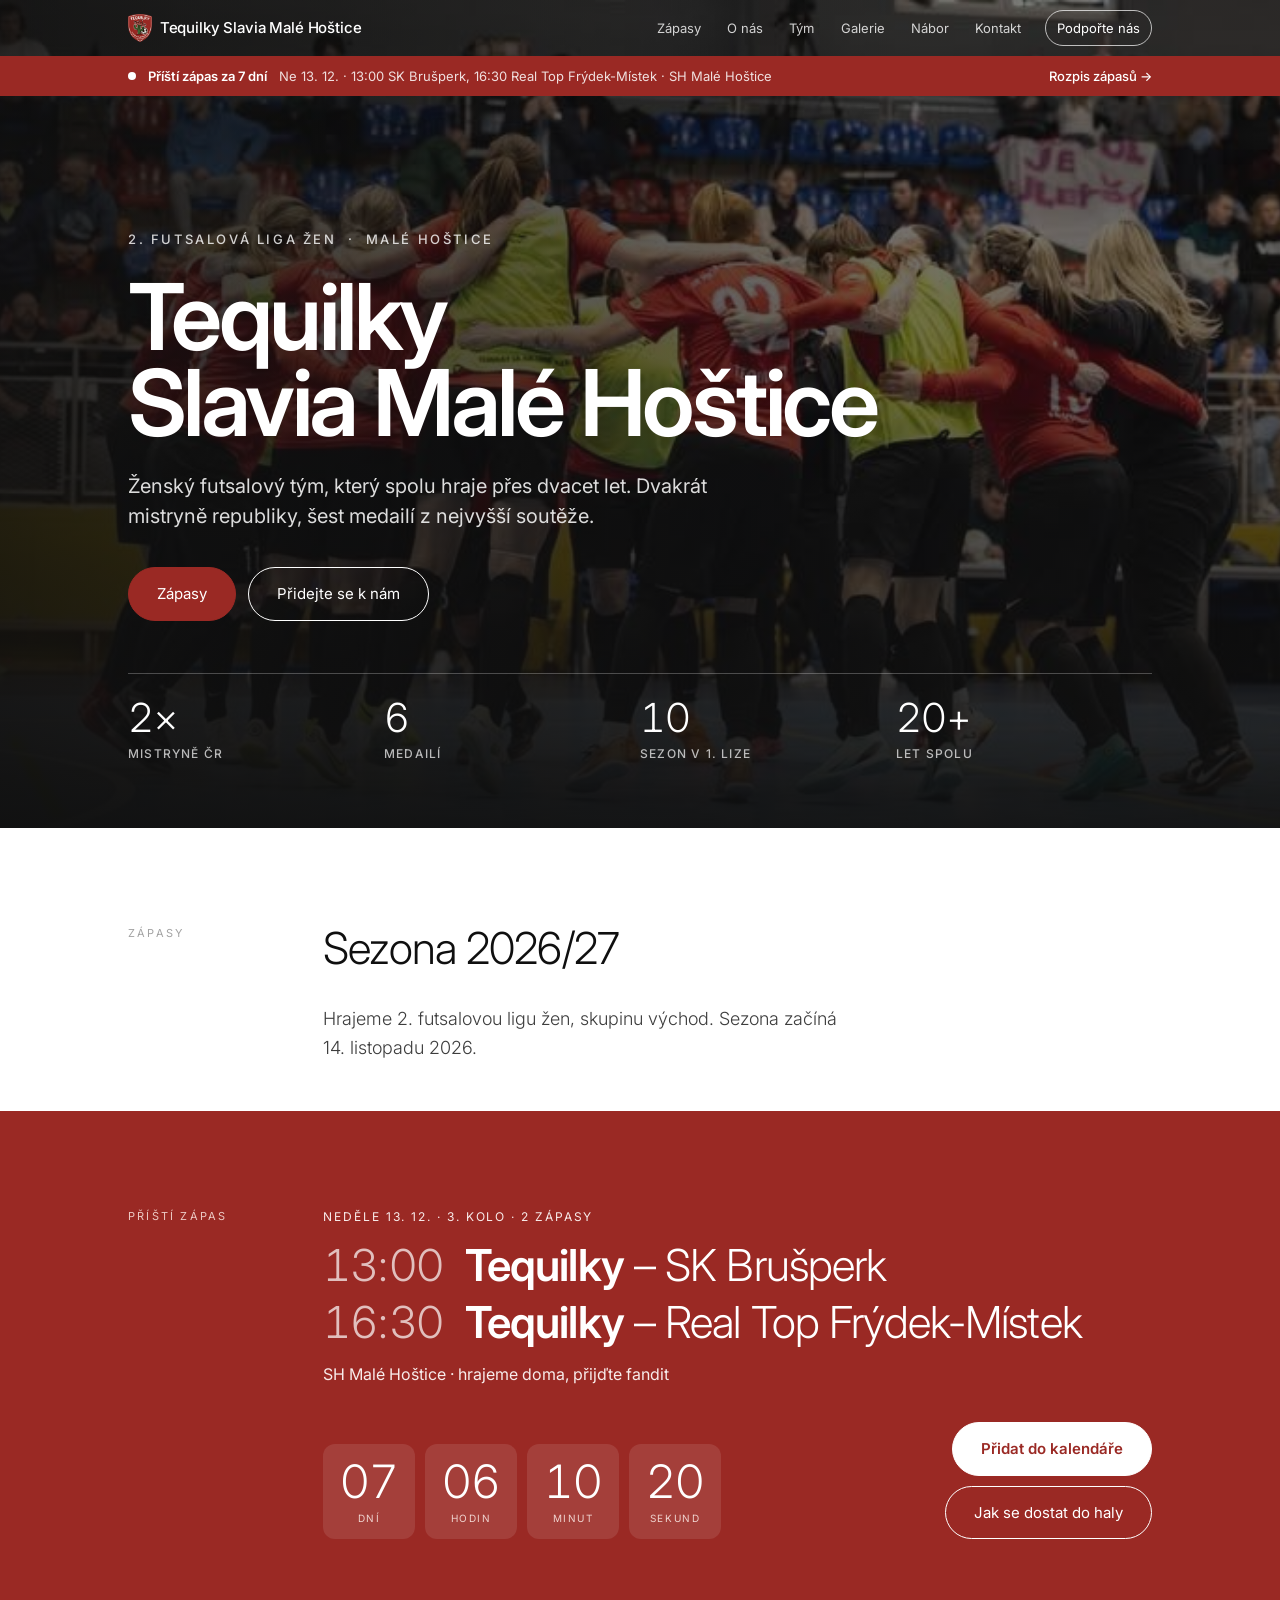
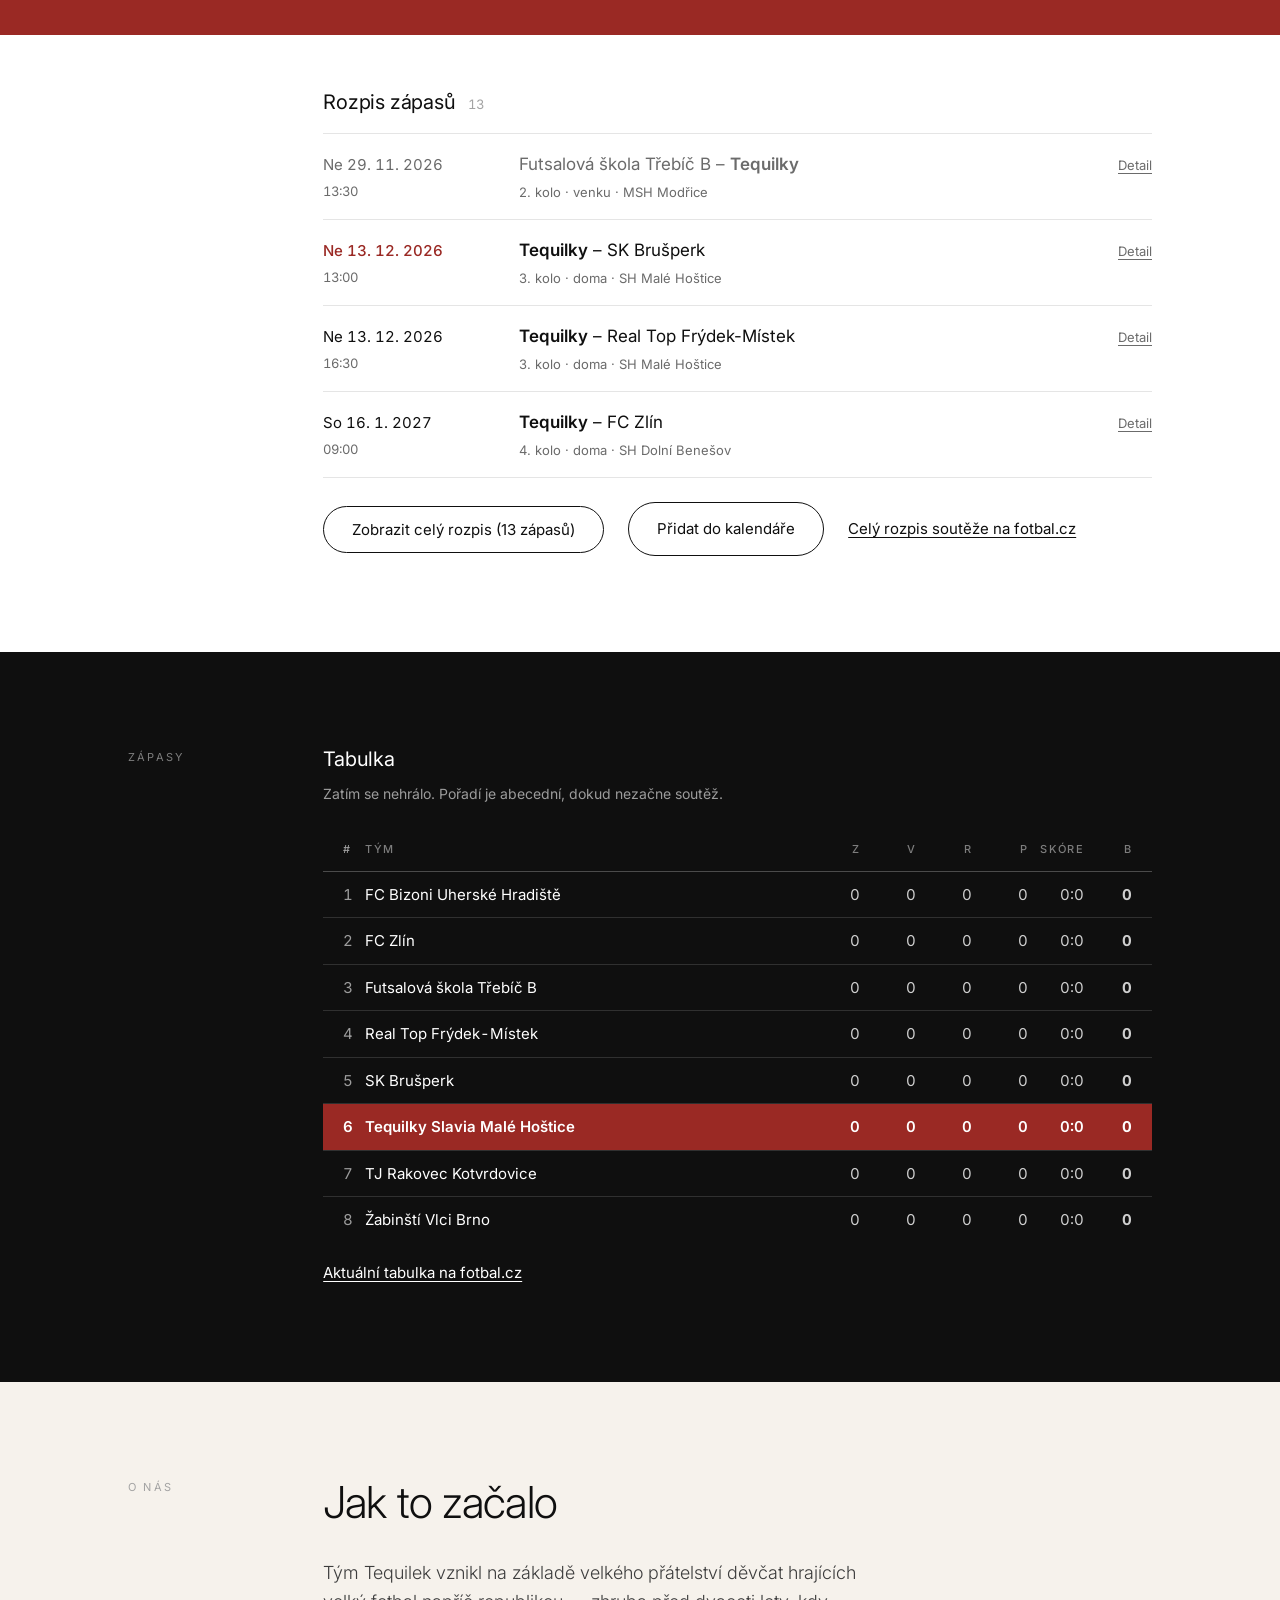
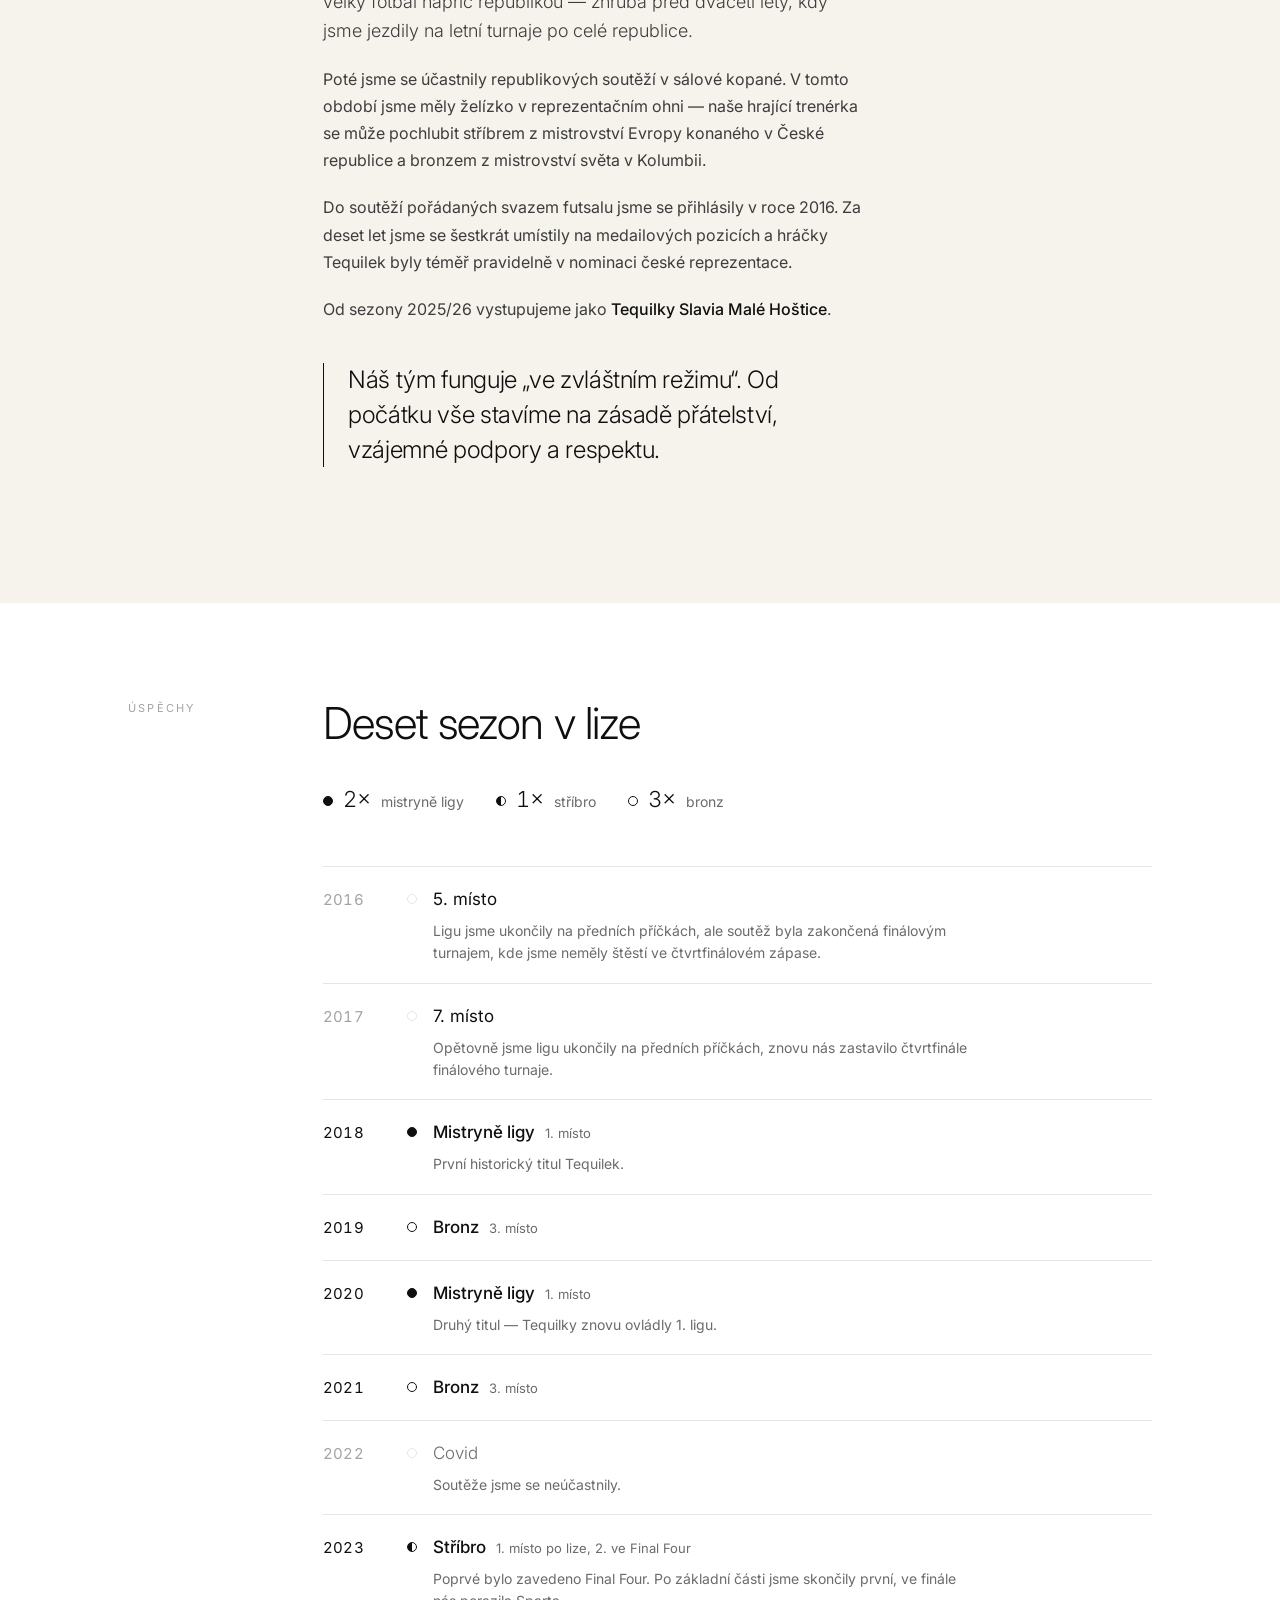
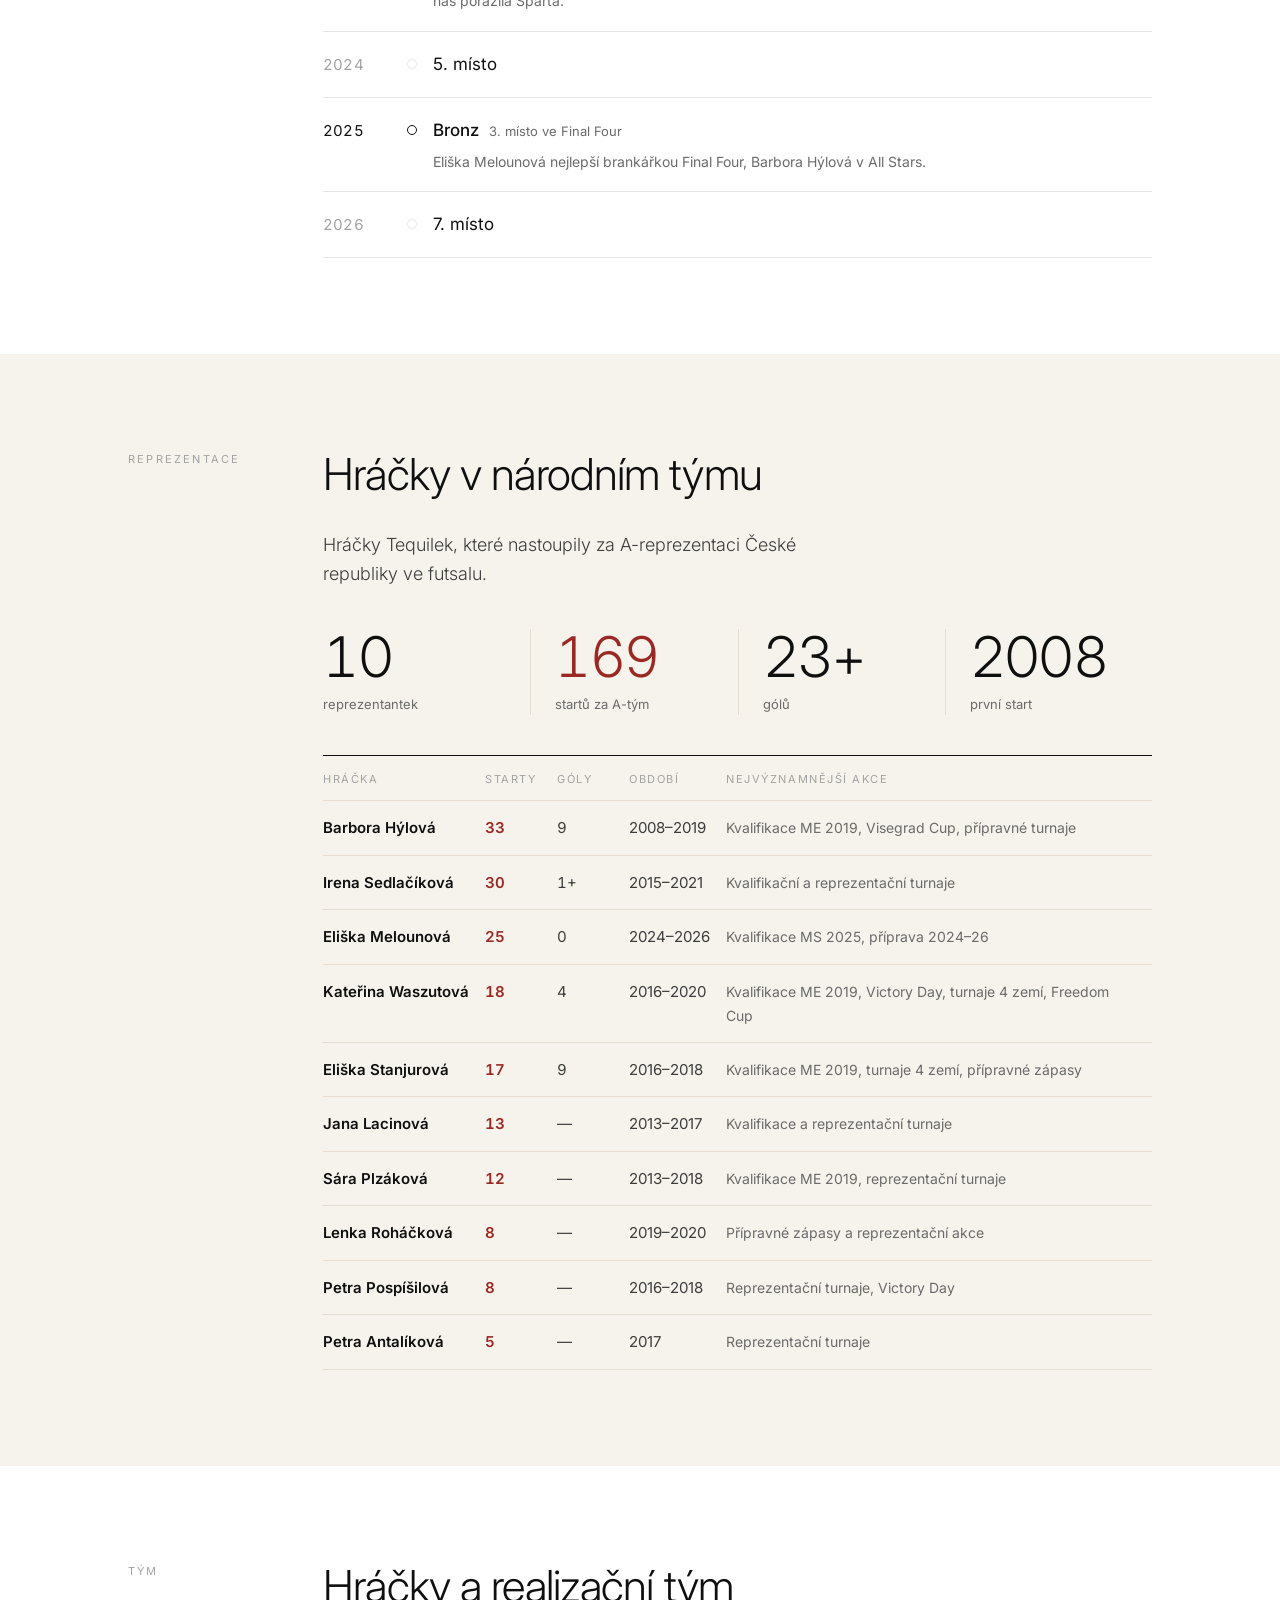
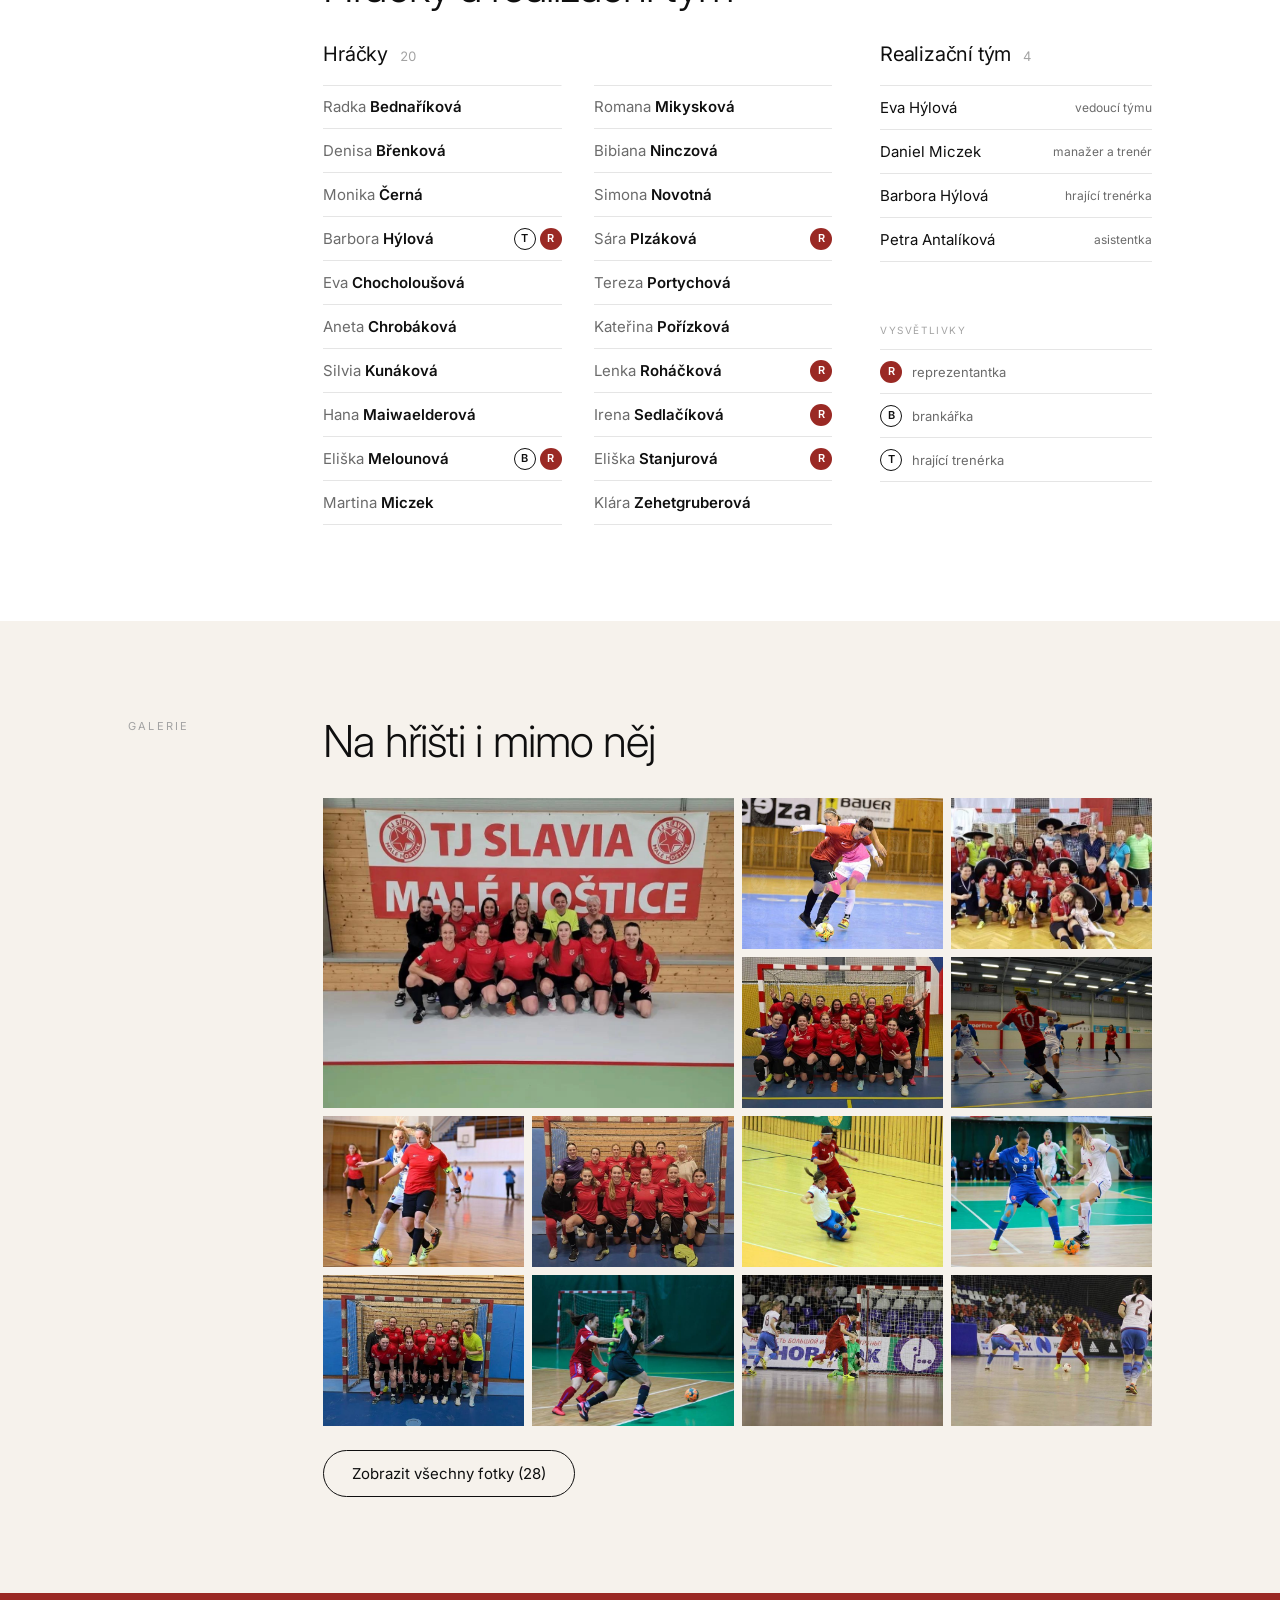
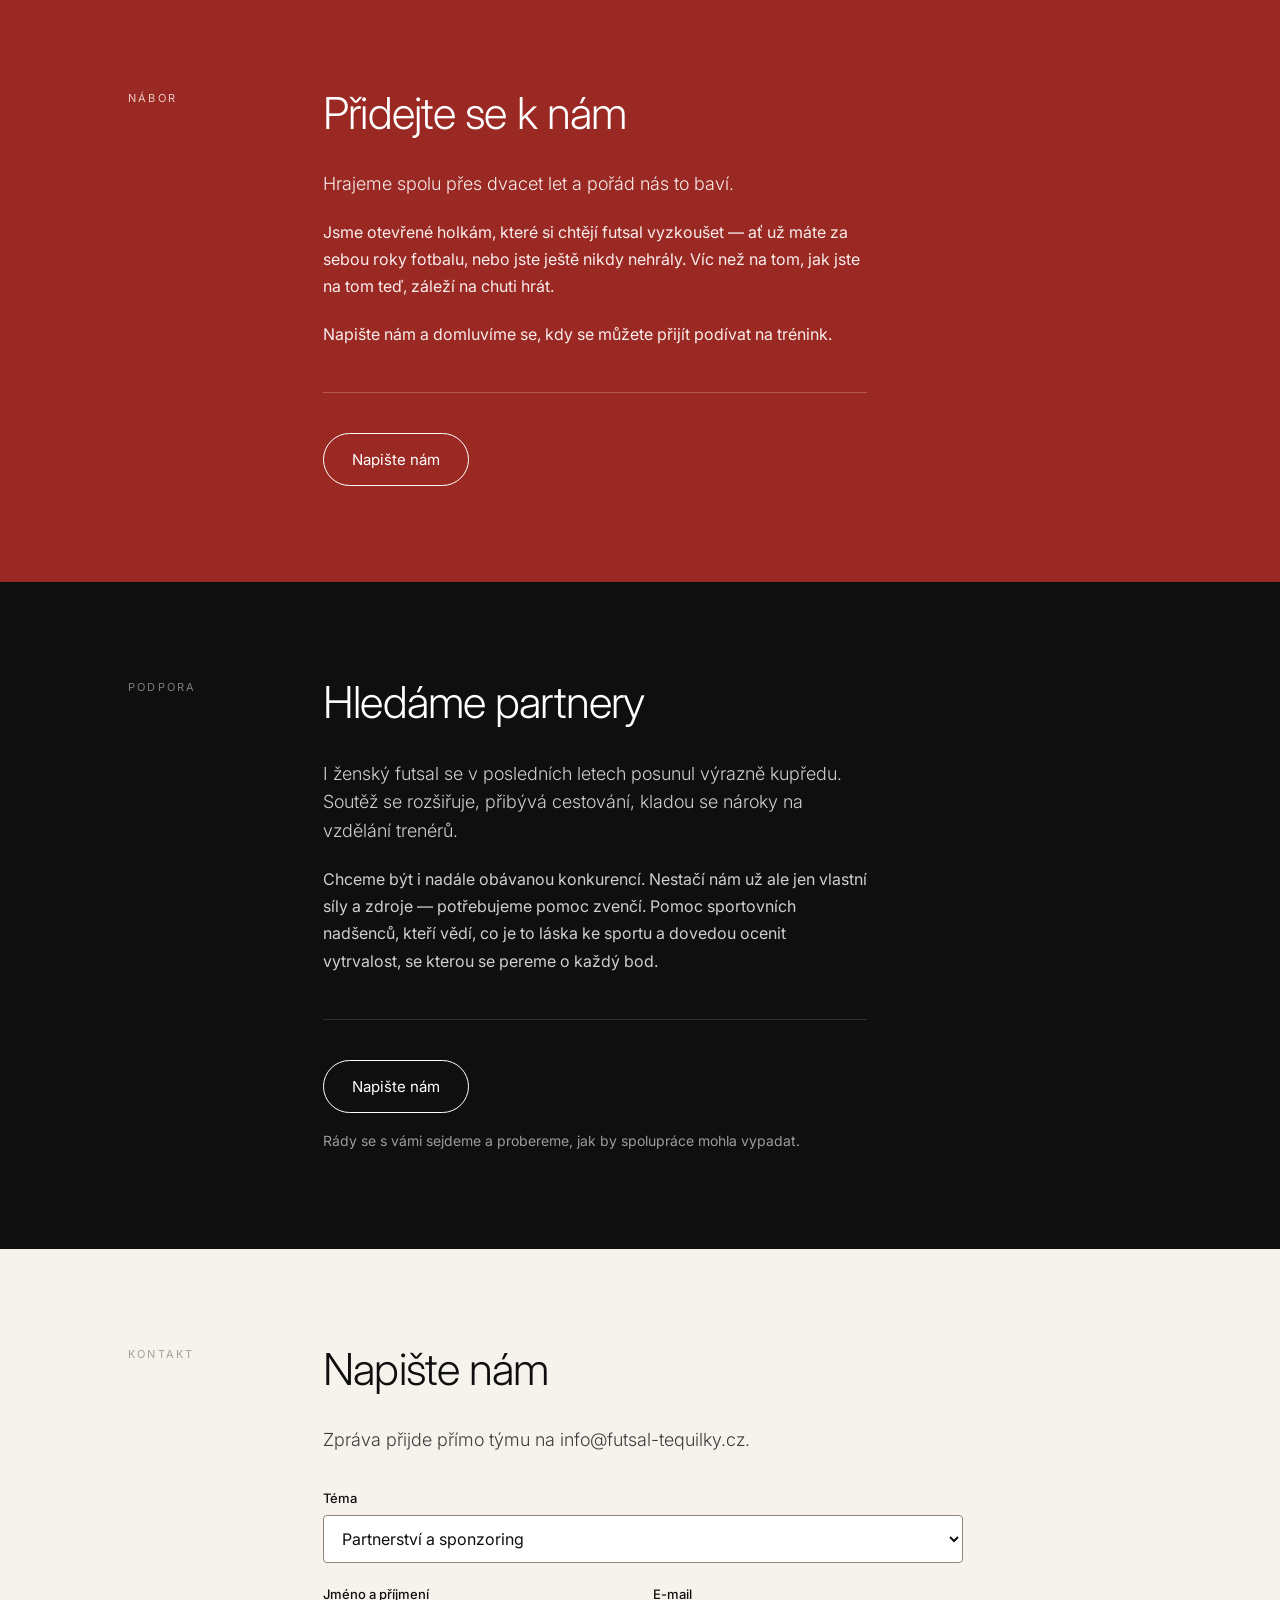
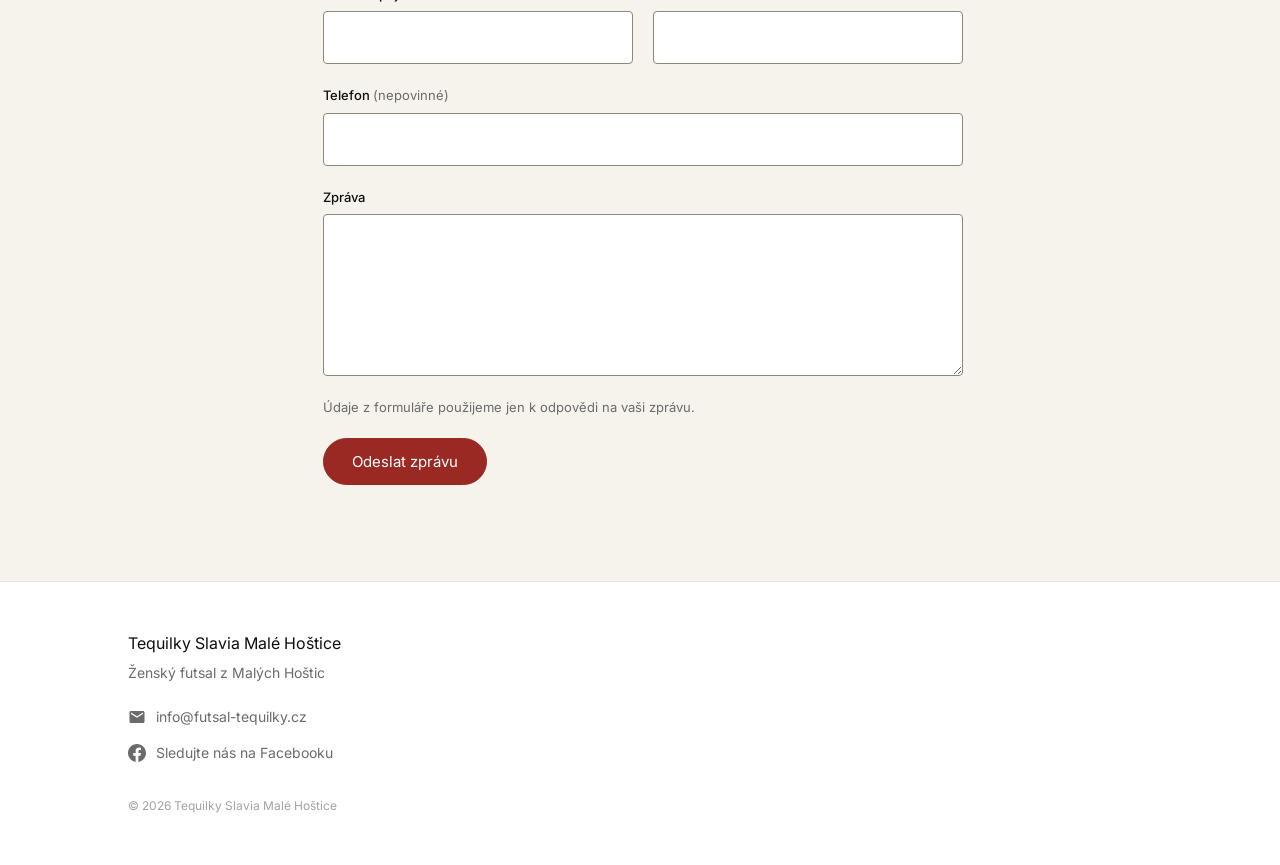
==== commit 1f0036f7: "feat: next-match bar and band show every match of the day Tournament days have two or three matches " ====
--- a/index.html
+++ b/index.html
@@ -52,7 +52,7 @@
     <span class="nextbar__inner">
       <span class="nextbar__dot" aria-hidden="true"></span>
       <b class="nextbar__lead"></b>
-      <span class="nextbar__info"><span class="nextbar__when"></span><span class="nextbar__teams"></span></span>
+      <span class="nextbar__info"><span class="nextbar__when"></span><span class="nextbar__times"></span><span class="nextbar__teams"></span></span>
       <span class="nextbar__more">Rozpis zápasů →</span>
     </span>
   </a>
@@ -837,36 +837,61 @@
 
   // Next match: a red bar under the menu on every screen and a red band with a
   // live countdown above the schedule. Both take the first match in the
-  // fixtures list that hasn't finished (kick-off + 2 h), so they move on to the
-  // next one by themselves; after the last match of the season they stay hidden.
-  // Runs before the header block below, which measures the header's height.
+  // fixtures list that hasn't finished (kick-off + 2 h), together with the
+  // rest of that day's matches in the same hall (tournament days have two or
+  // three), so they move on by themselves; after the last match of the season
+  // they stay hidden. Runs before the header block below, which measures the
+  // header's height.
   (() => {
     const rows = [...document.querySelectorAll('#fixtures .fixture')];
-    const row = rows.find((r) => new Date(r.dataset.kickoff).getTime() + 2 * 3600e3 > Date.now());
-    if (!row) return;
+    const first = rows.findIndex((r) => new Date(r.dataset.kickoff).getTime() + 2 * 3600e3 > Date.now());
+    if (first < 0) return;
+    const row = rows[first];
+    const info = (r) => {
+      const teams = r.querySelector('.fixture__teams');
+      const [round, side, venue] = r.querySelector('.fixture__meta').textContent.split(' · ');
+      return {
+        r, teams, round, side, venue,
+        day: r.querySelector('.fixture__day').textContent,
+        time: r.querySelector('.fixture__time').textContent,
+        title: teams.textContent.replace(/\s+/g, ' ').trim(),
+        rival: teams.textContent.replace(/\s+/g, ' ').trim().split(' – ').find((t) => t !== 'Tequilky'),
+      };
+    };
+    const next = info(row);
+    const day = rows.slice(first).map(info).filter((m) => m.day === next.day && m.venue === next.venue);
+    const many = day.length > 1;
 
     const kick = new Date(row.dataset.kickoff);
-    const teams = row.querySelector('.fixture__teams');
-    const title = teams.textContent.replace(/\s+/g, ' ').trim();
-    const time = row.querySelector('.fixture__time').textContent;
-    const day = row.querySelector('.fixture__day').textContent.replace(/\s+\d{4}$/, '');
-    const [round, side, venue] = row.querySelector('.fixture__meta').textContent.split(' · ');
+    const { time, round, side, venue } = next;
     const DAYS = ['neděle', 'pondělí', 'úterý', 'středa', 'čtvrtek', 'pátek', 'sobota'];
     const plural = (n, one, few, many) => (n === 1 ? one : n >= 2 && n <= 4 ? few : many);
 
     const bar = document.getElementById('nextbar');
-    bar.querySelector('.nextbar__when').textContent = `${day} · ${time}`;
-    bar.querySelector('.nextbar__teams').textContent = ` · ${title}${venue ? ` · ${venue}` : ''}`;
+    const short = next.day.replace(/\s+\d{4}$/, '');
+    bar.querySelector('.nextbar__when').textContent = many ? short : `${short} · ${time}`;
+    // Phones show no team names, so a tournament day lists its kick-offs instead.
+    if (many) bar.querySelector('.nextbar__times').textContent =
+      ` · ${day.map((m) => m.time).join(', ').replace(/, ([^,]*)$/, ' a $1')}`;
+    const what = many ? day.map((m) => `${m.time} ${m.rival}`).join(', ') : next.title;
+    bar.querySelector('.nextbar__teams').textContent = ` · ${what}${venue ? ` · ${venue}` : ''}`;
 
     const band = document.getElementById('pristi-zapas');
     band.querySelector('.next-band__kicker').textContent =
-      `${DAYS[kick.getDay()]} ${kick.getDate()}. ${kick.getMonth() + 1}. · ${time} · ${round}`;
-    band.querySelector('.next-band__teams').innerHTML = teams.innerHTML;
+      `${DAYS[kick.getDay()]} ${kick.getDate()}. ${kick.getMonth() + 1}. · `
+      + (many ? `${round} · ${day.length} ${plural(day.length, 'zápas', 'zápasy', 'zápasů')}` : `${time} · ${round}`);
+    const h = band.querySelector('.next-band__teams');
+    h.classList.toggle('next-band__teams--day', many);
+    h.innerHTML = many
+      ? day.map((m) => `<span class="next-band__time">${m.time}</span><span>${m.teams.innerHTML}</span>`).join('')
+      : next.teams.innerHTML;
     band.querySelector('.next-band__venue').textContent =
       [venue, side === 'doma' ? 'hrajeme doma, přijďte fandit' : 'hrajeme venku, držte nám palce'].filter(Boolean).join(' · ');
 
-    // "Add to calendar" hands over this one match as an .ics file.
-    band.querySelector('.next-band__ics').href = icsHref([row]);
+    // "Add to calendar" hands over this day's matches as an .ics file.
+    const ics = band.querySelector('.next-band__ics');
+    ics.href = icsHref(day.map((m) => m.r));
+    if (many) ics.download = 'tequilky-zapasy.ics';
     const map = band.querySelector('.next-band__map');
     if (venue) map.href = `https://www.google.com/maps/search/?api=1&query=${encodeURIComponent(venue)}`;
     else map.hidden = true;
--- a/styles.css
+++ b/styles.css
@@ -1057,6 +1057,7 @@
 .nextbar__lead { font-weight: 600; }
 .nextbar__info { min-width: 0; overflow: hidden; text-overflow: ellipsis; color: #ffffffd9; }
 .nextbar__more { margin-left: auto; font-weight: 500; }
+.nextbar__times { display: none; }
 .nextbar:hover .nextbar__more { text-decoration: underline; text-underline-offset: .2em; }
 
 .nextbar__dot {
@@ -1089,6 +1090,19 @@
   color: var(--ink);
 }
 .next-band__teams b { font-weight: 600; }
+/* A tournament day: one line per match, kick-off time in front. */
+.next-band__teams--day {
+  display: grid;
+  grid-template-columns: auto 1fr;
+  column-gap: .5em;
+  row-gap: .2em;
+  align-items: baseline;
+  font-size: clamp(1.625rem, 4.5vw, 2.75rem);
+}
+.next-band__time {
+  font-variant-numeric: tabular-nums;
+  color: #ffffffb3;
+}
 .next-band__venue { margin: 0; }
 
 .next-band__row {
@@ -1140,6 +1154,7 @@
 
 @media (max-width: 40rem) {
   .nextbar__teams, .nextbar__more { display: none; }
+  .nextbar__times { display: inline; }
   .countdown__unit { width: 4.25rem; padding: .625rem 0 .5rem; }
   .countdown__num { font-size: 2rem; }
   .next-band__actions { flex-direction: row; flex-wrap: wrap; align-items: center; }
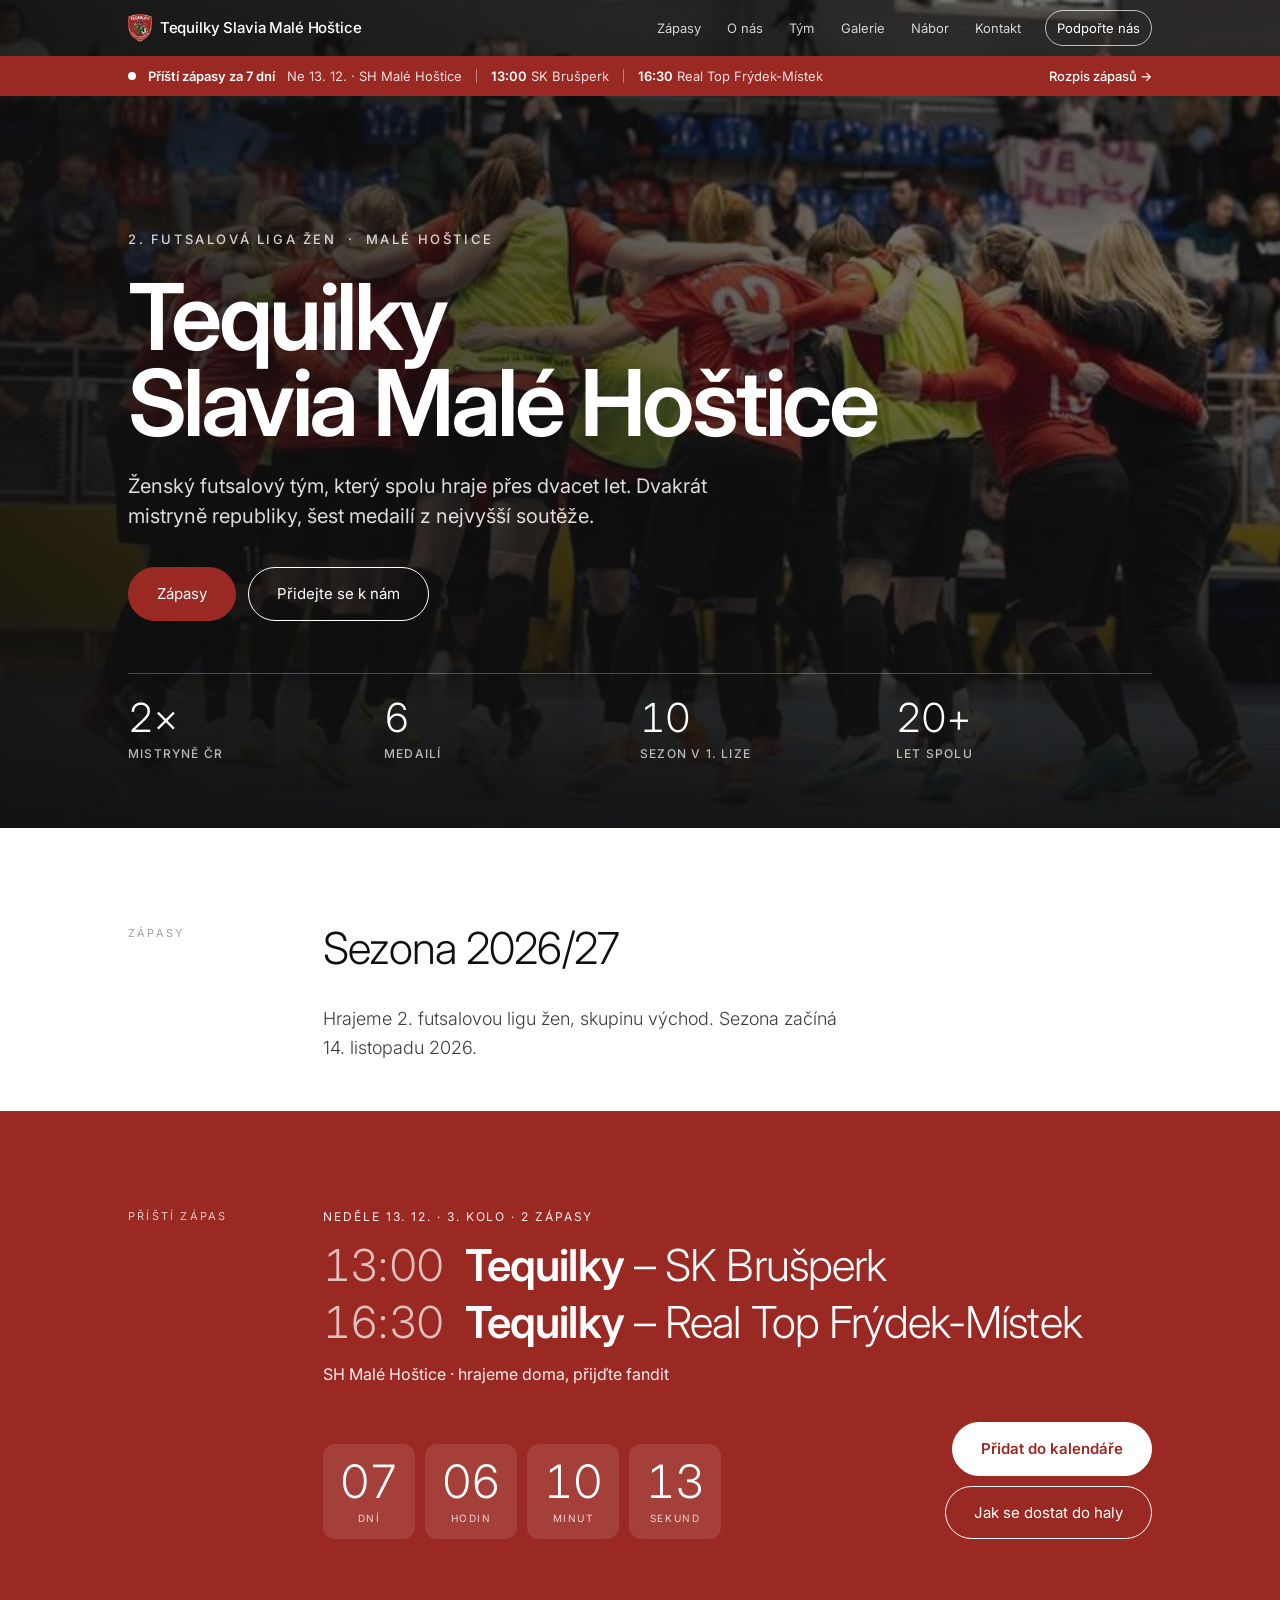
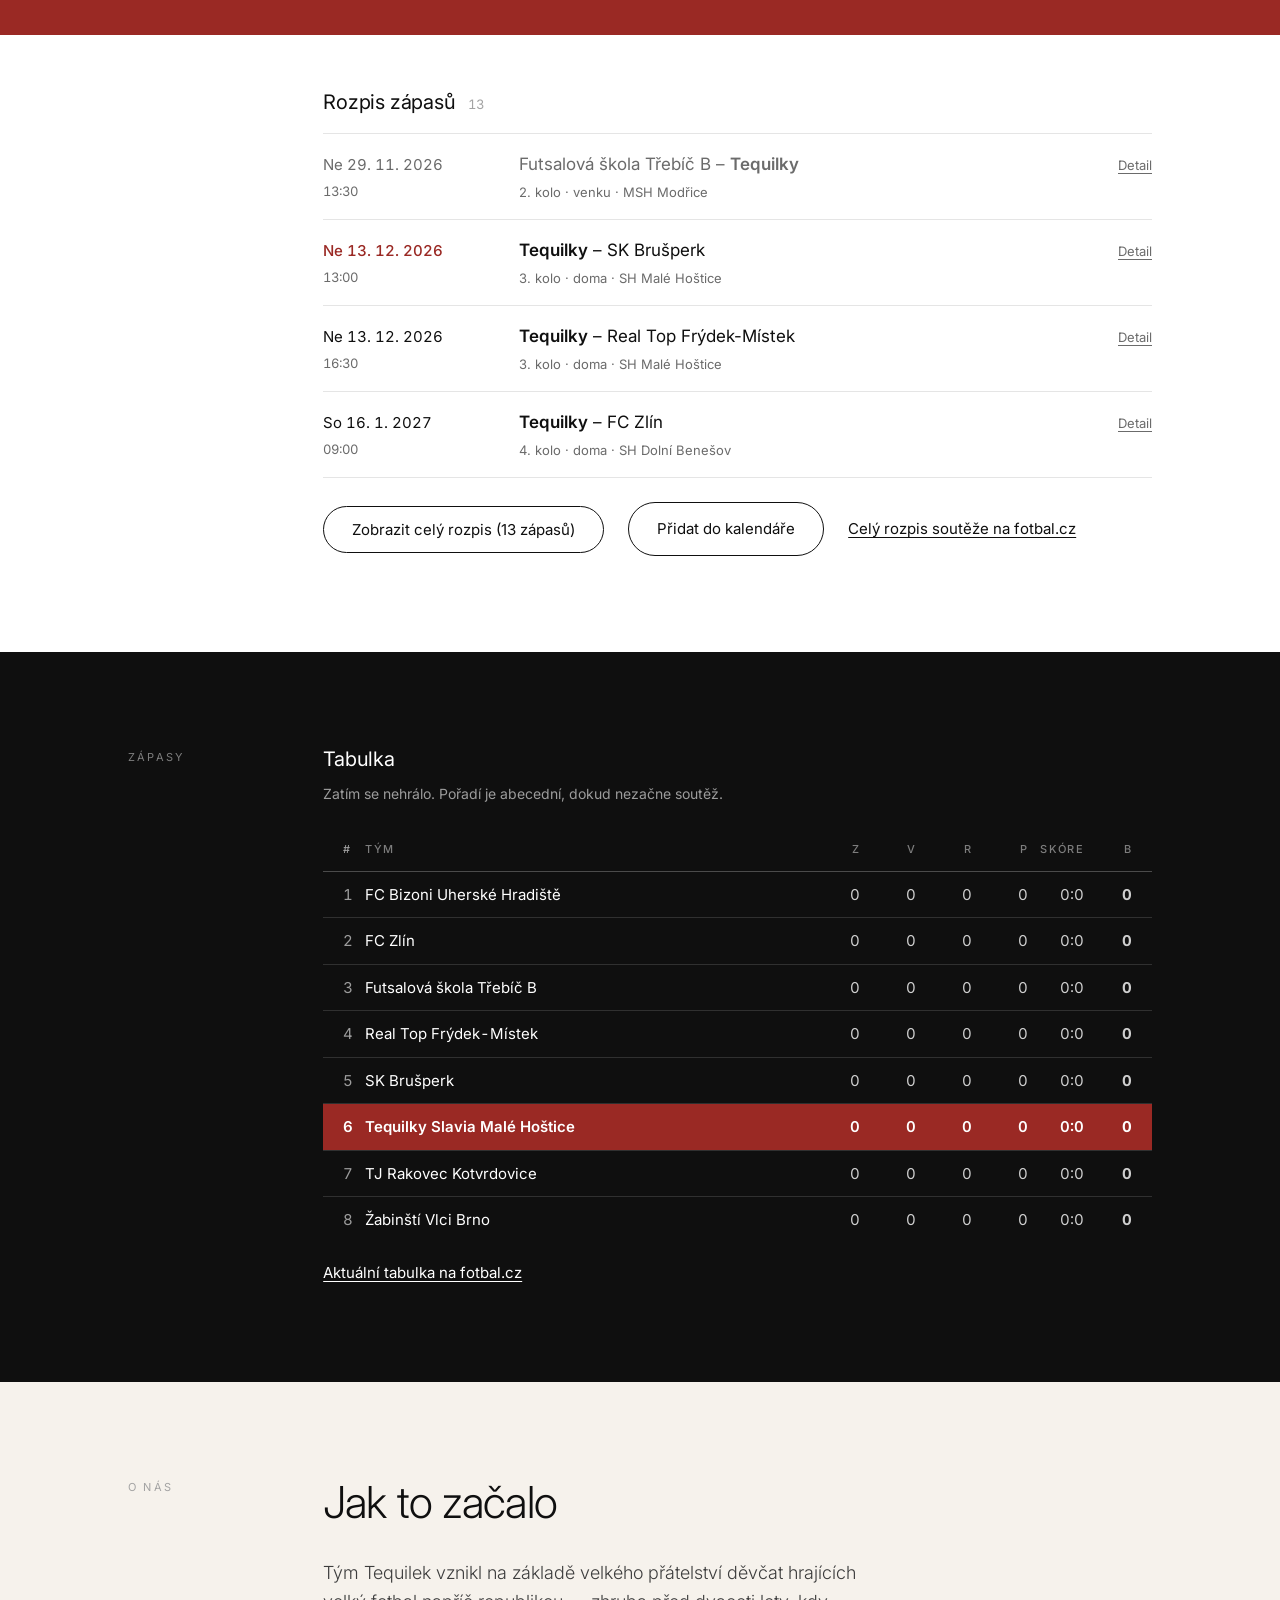
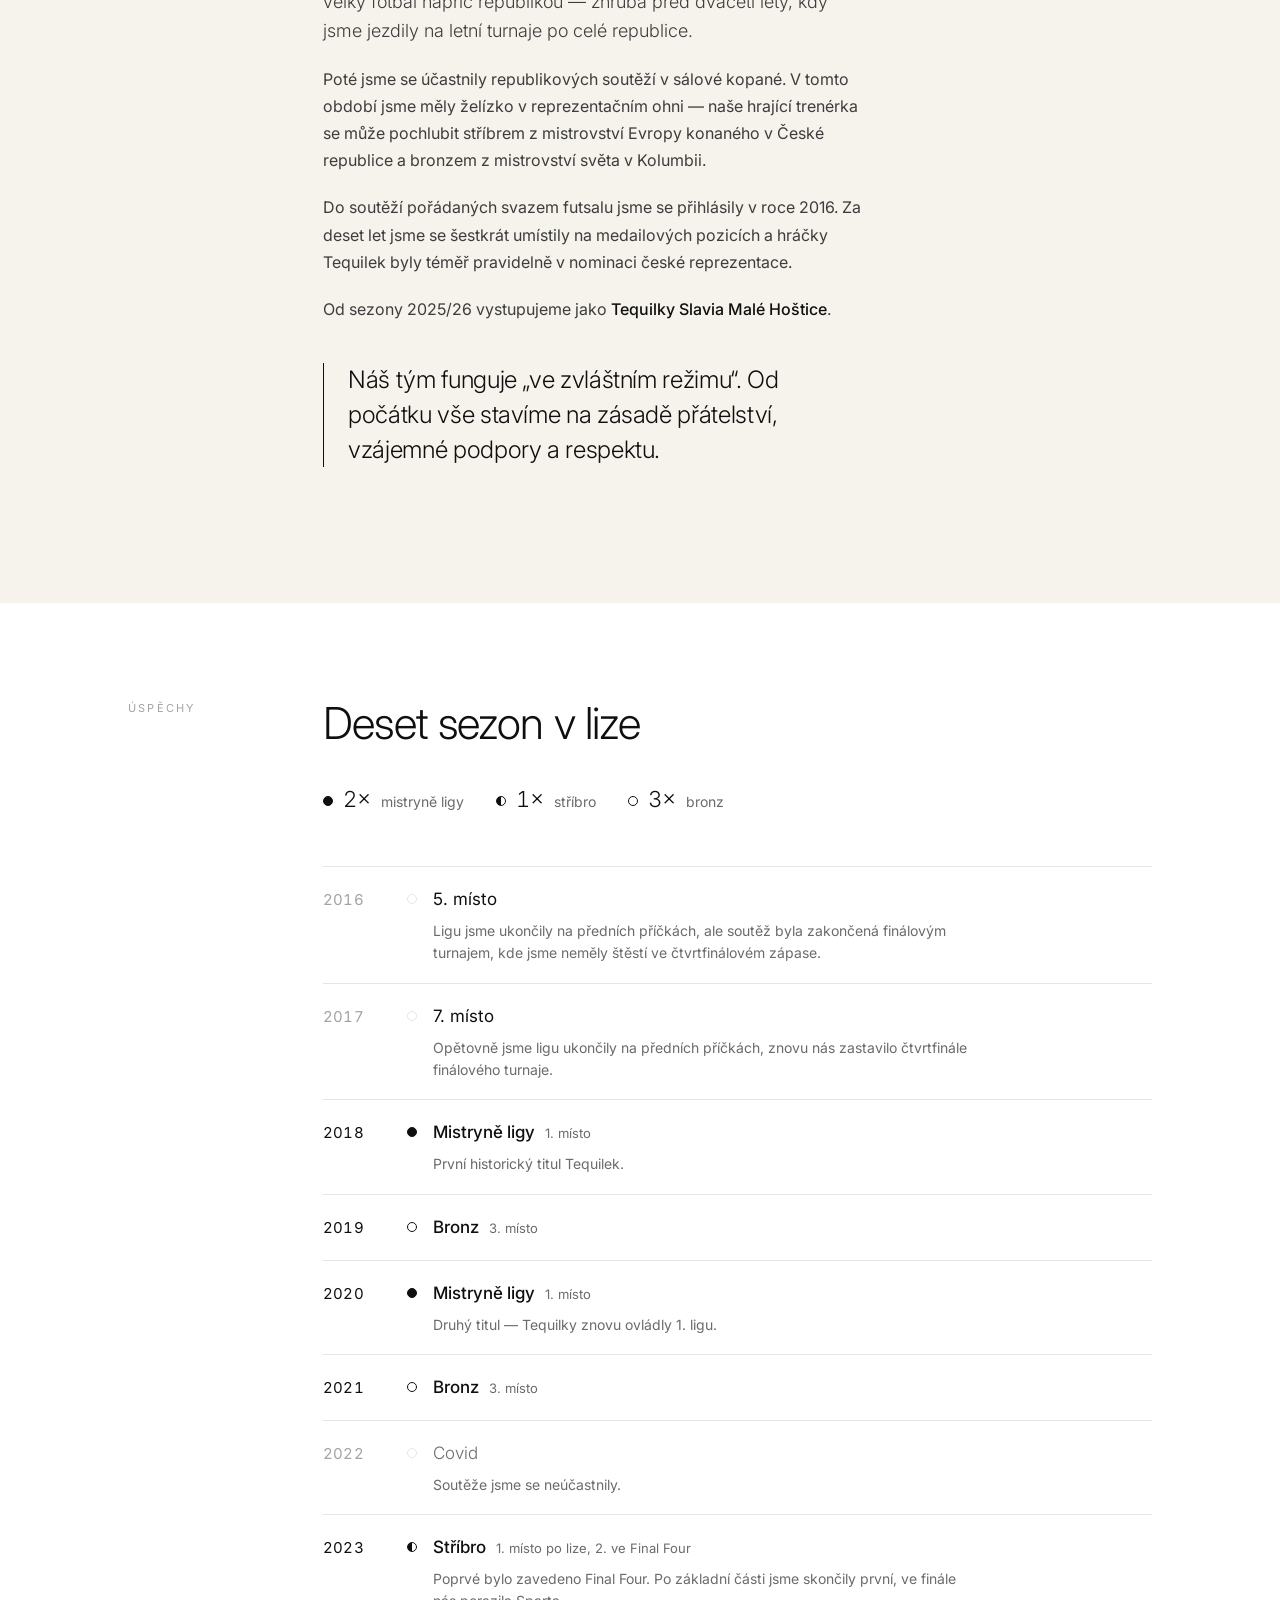
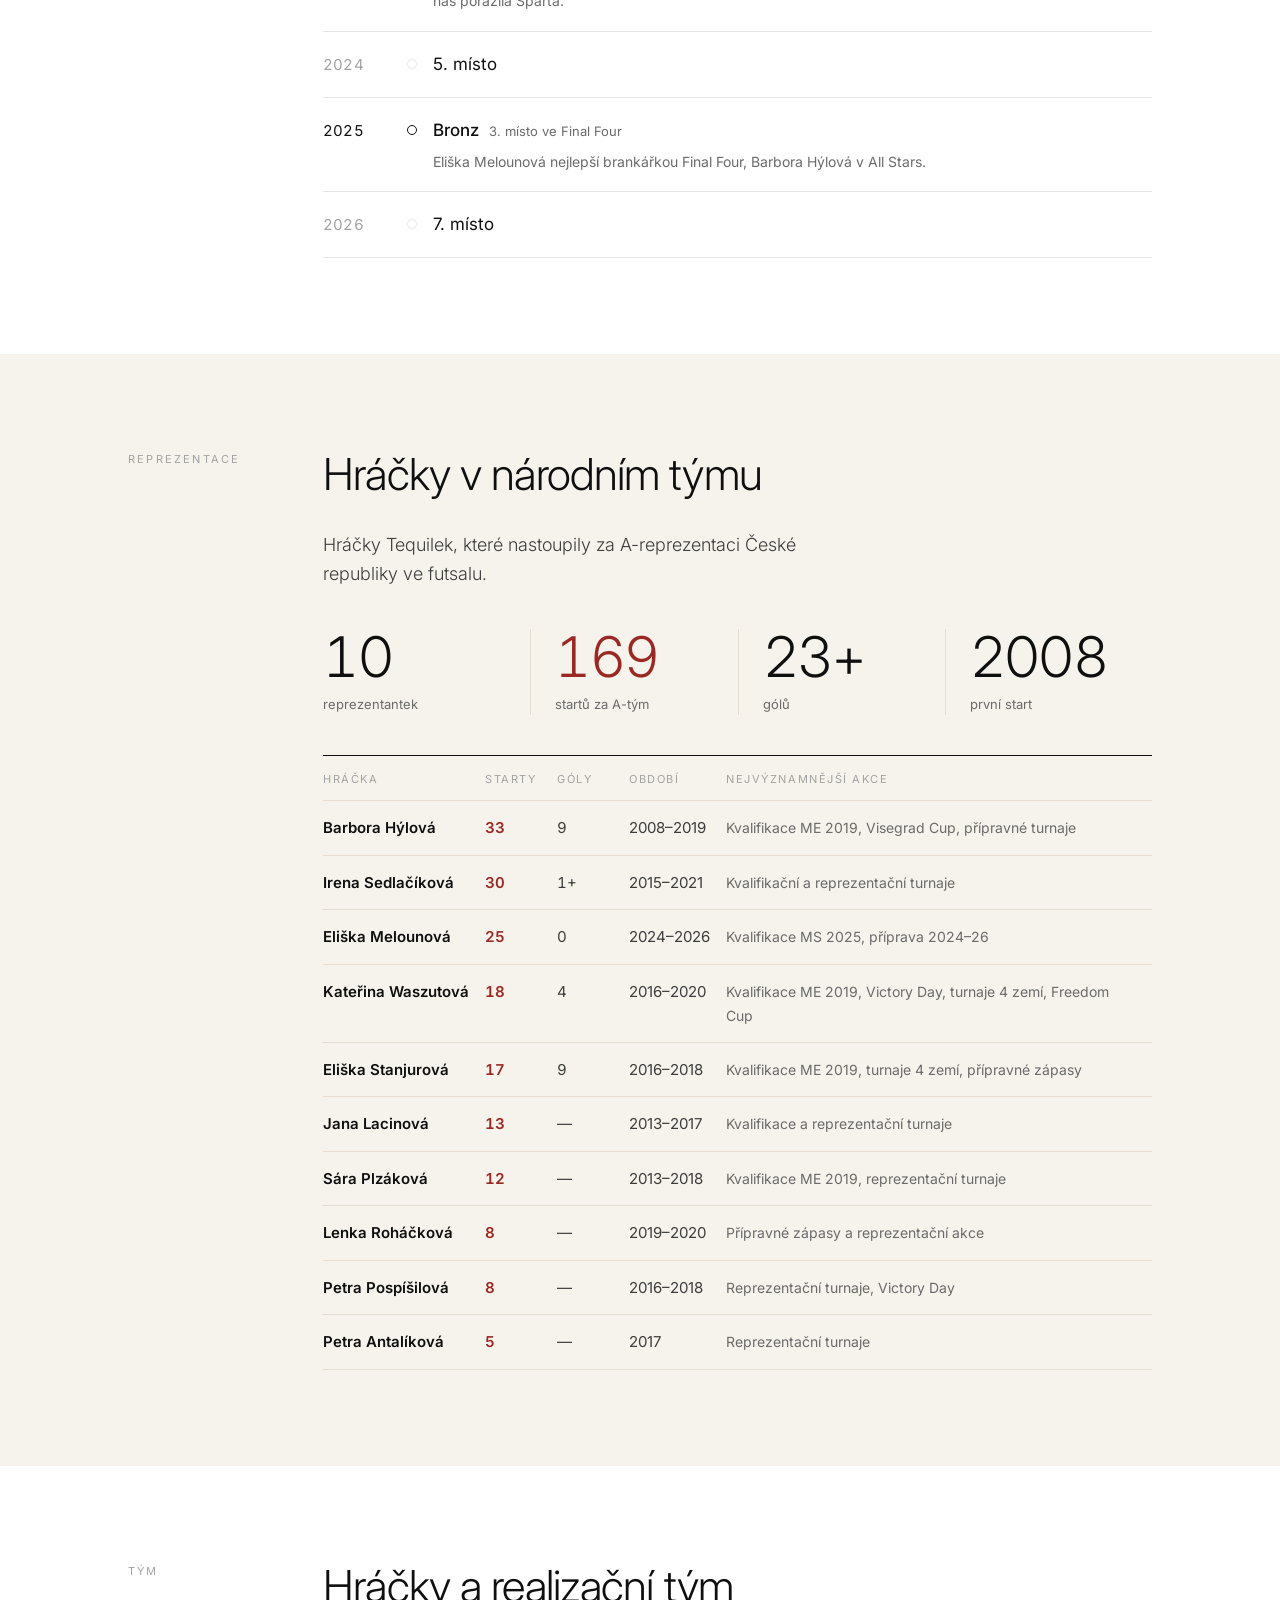
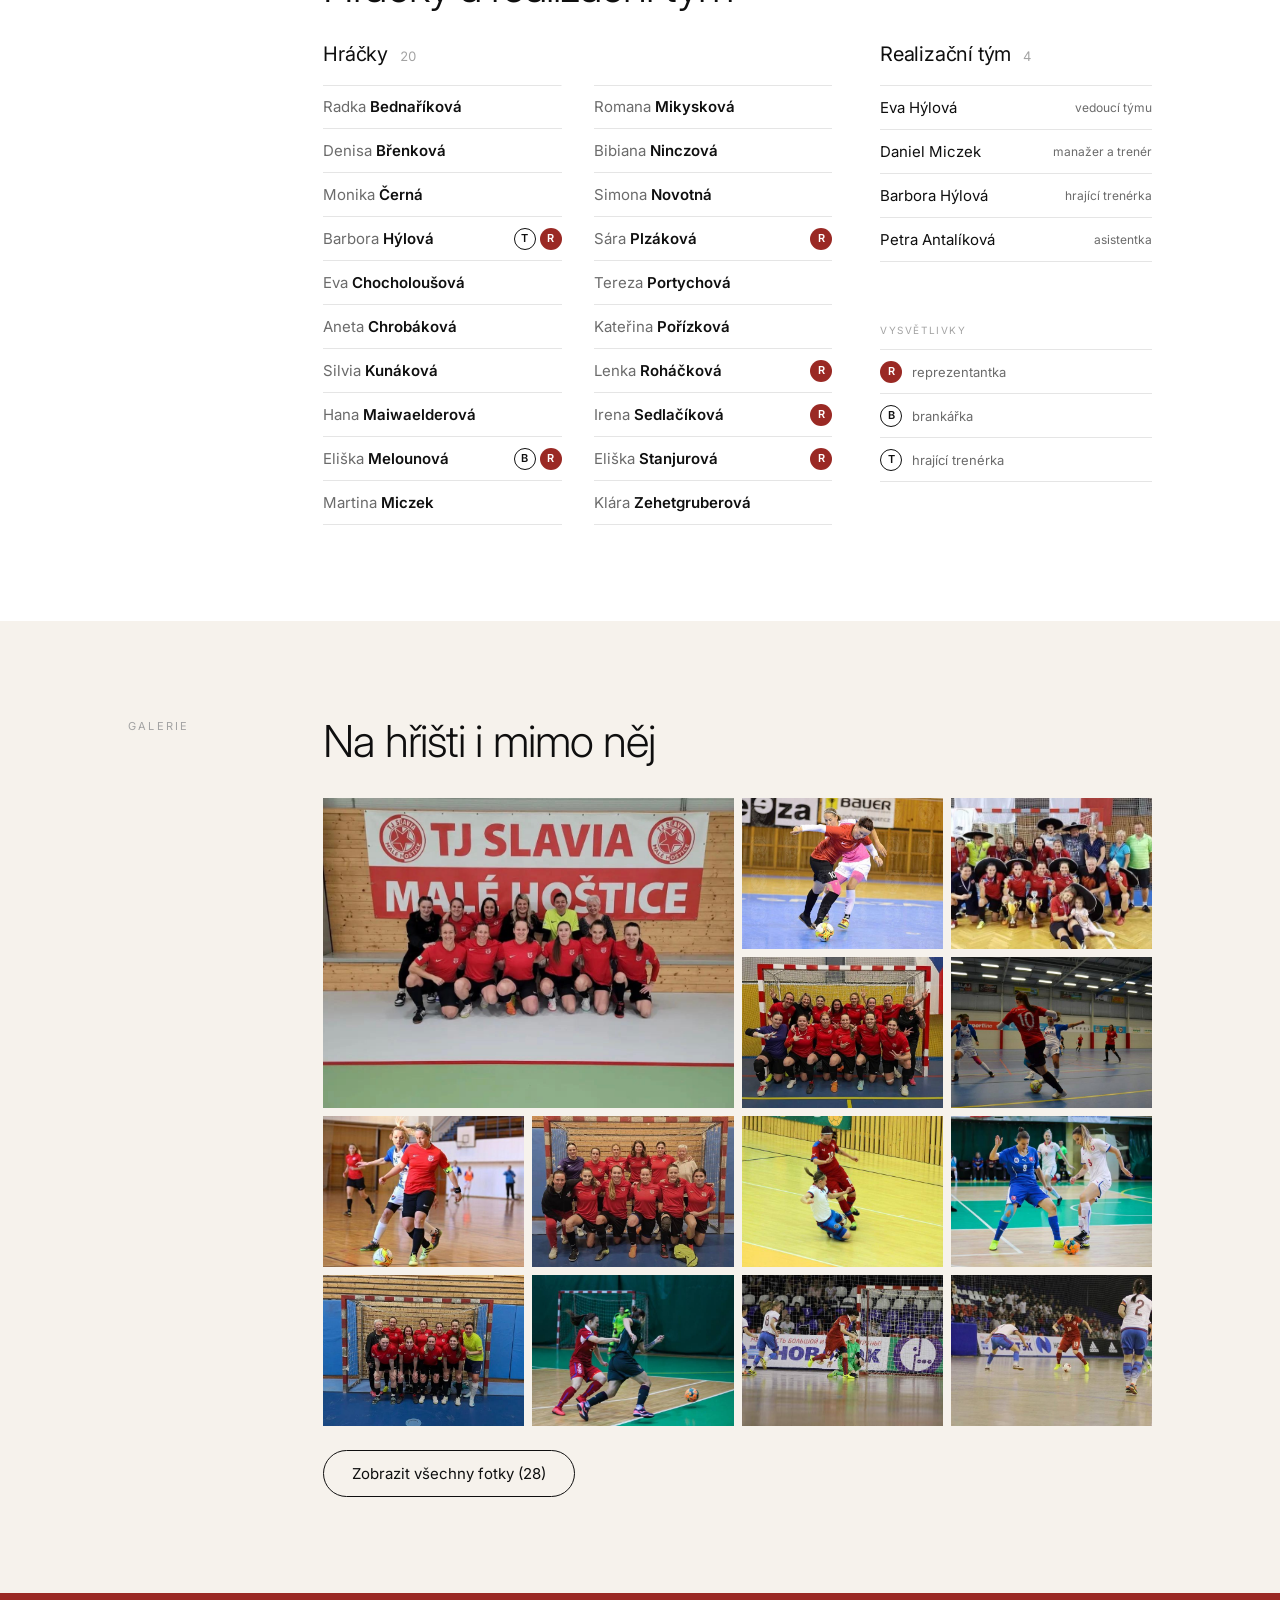
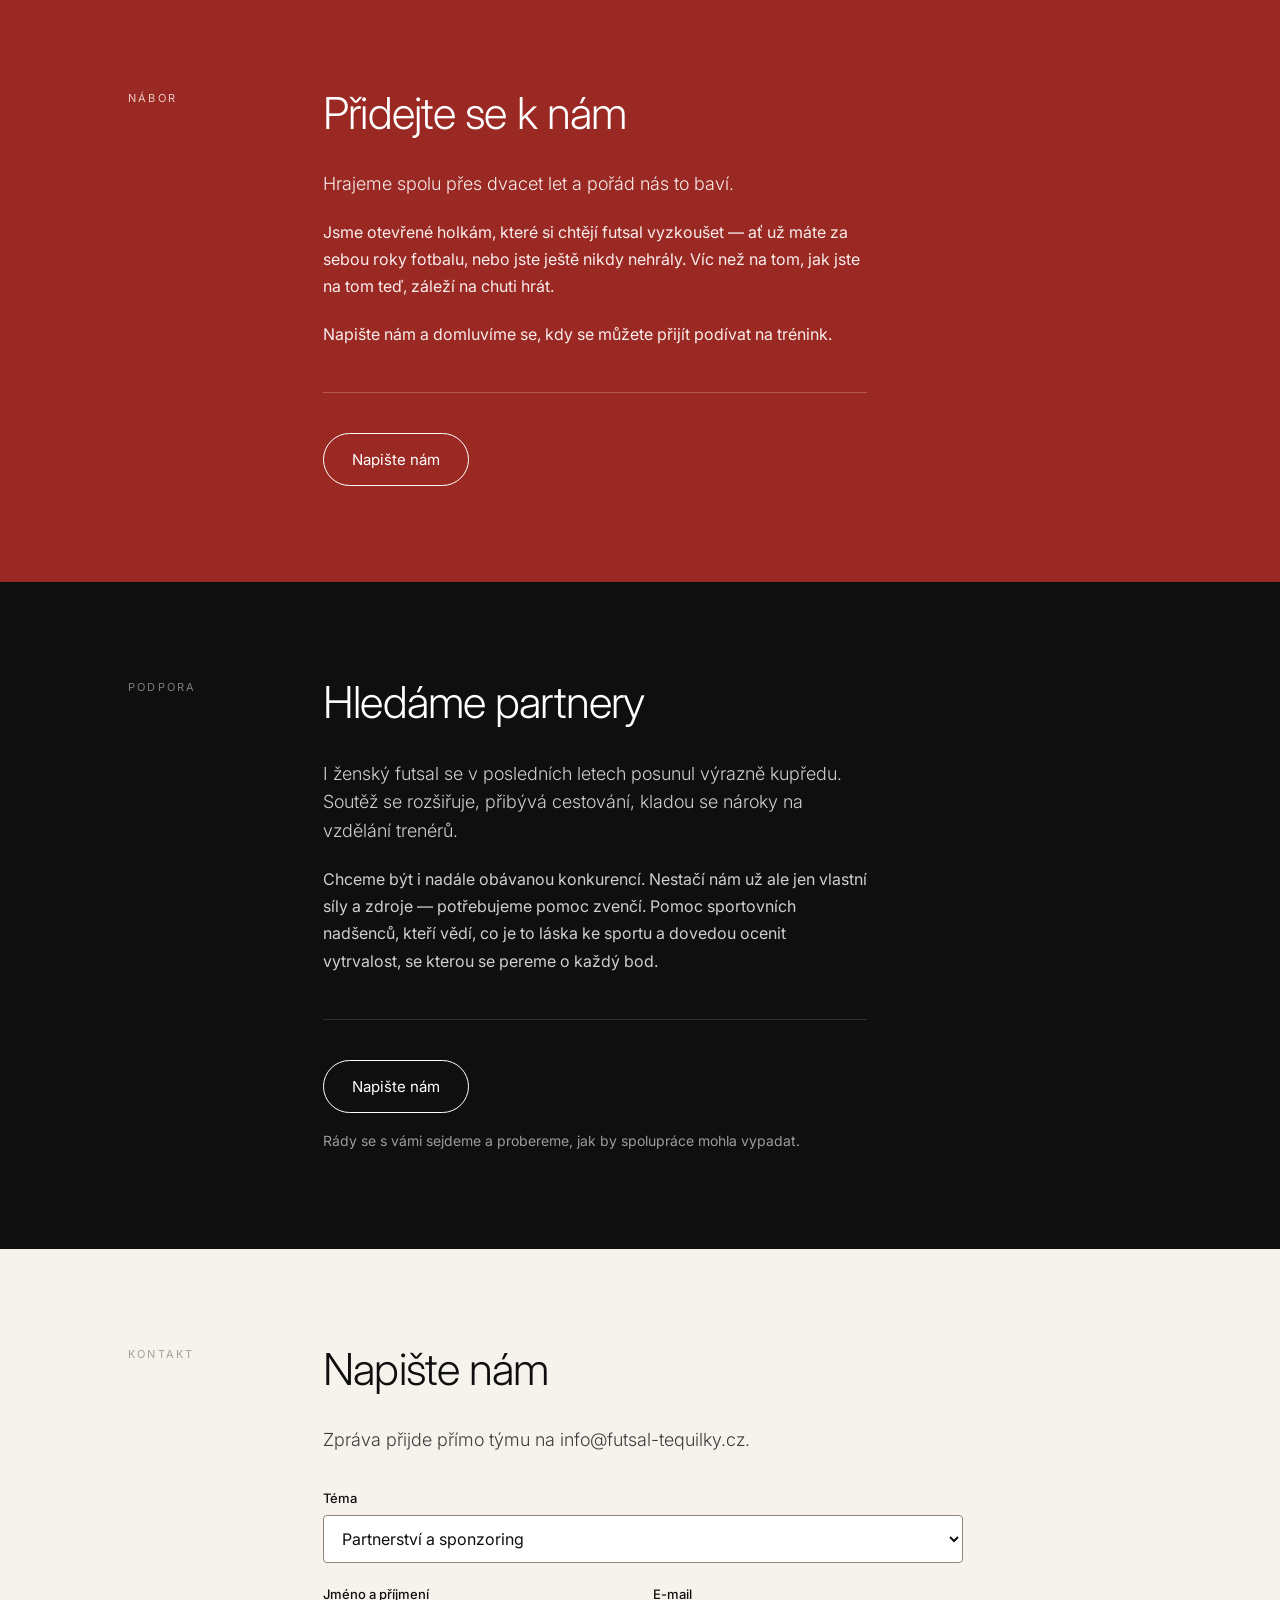
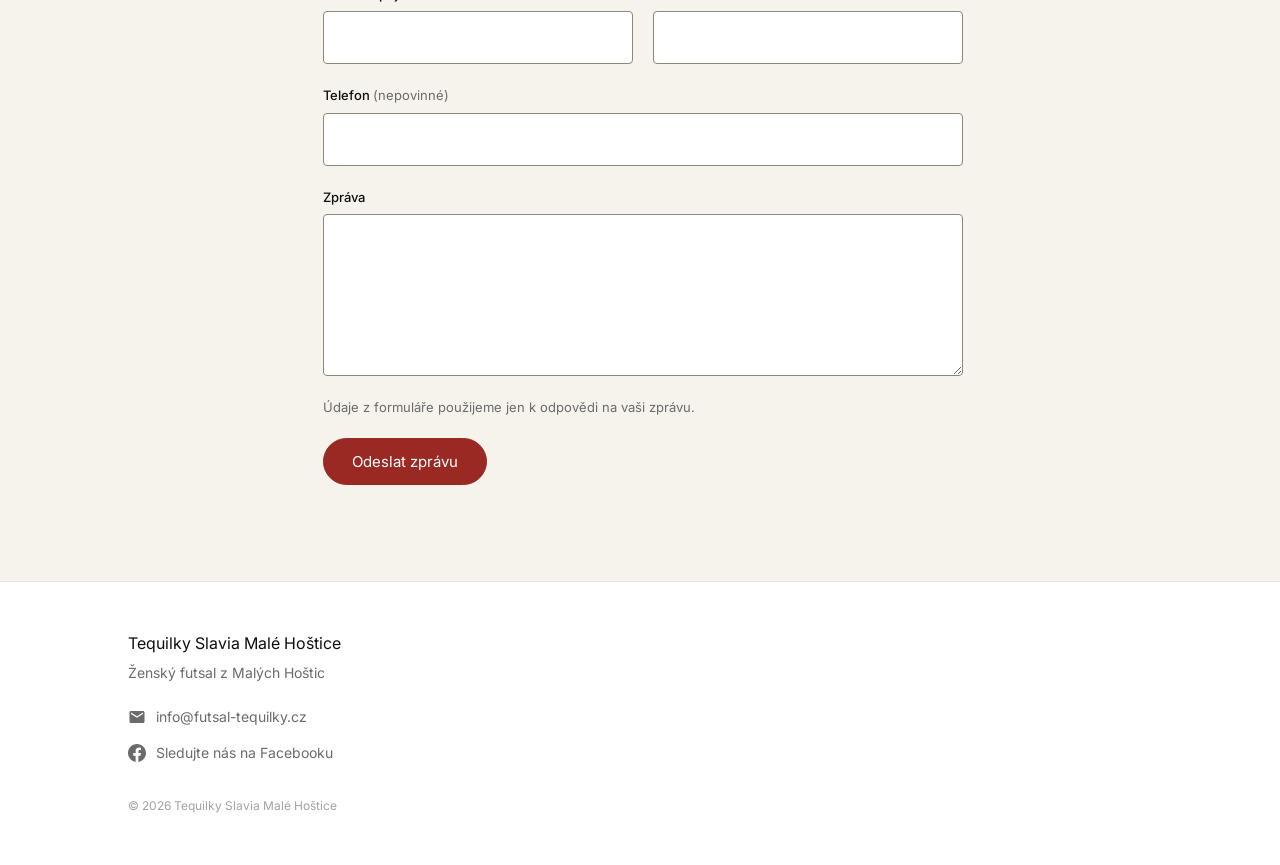
==== commit f6c1d38f: "fix: next-match bar gives every kick-off of the day the same weight Both times in bold, a thin rule " ====
--- a/index.html
+++ b/index.html
@@ -869,12 +869,20 @@
 
     const bar = document.getElementById('nextbar');
     const short = next.day.replace(/\s+\d{4}$/, '');
-    bar.querySelector('.nextbar__when').textContent = many ? short : `${short} · ${time}`;
-    // Phones show no team names, so a tournament day lists its kick-offs instead.
-    if (many) bar.querySelector('.nextbar__times').textContent =
-      ` · ${day.map((m) => m.time).join(', ').replace(/, ([^,]*)$/, ' a $1')}`;
-    const what = many ? day.map((m) => `${m.time} ${m.rival}`).join(', ') : next.title;
-    bar.querySelector('.nextbar__teams').textContent = ` · ${what}${venue ? ` · ${venue}` : ''}`;
+    const esc = (t) => t.replace(/[&<>"]/g, (c) => `&#${c.charCodeAt(0)};`);
+    if (many) {
+      // A tournament day: date and hall first, then each match on its own,
+      // its kick-off in bold and a thin rule between them. Phones have no room
+      // for the opponents and list the kick-offs only.
+      bar.querySelector('.nextbar__when').textContent = `${short}${venue ? ` · ${venue}` : ''}`;
+      bar.querySelector('.nextbar__times').innerHTML =
+        ` · ${day.map((m) => `<b>${m.time}</b>`).join(' a ')}`;
+      bar.querySelector('.nextbar__teams').innerHTML = day
+        .map((m) => `<span class="nextbar__match"><b>${m.time}</b> ${esc(m.rival)}</span>`).join('');
+    } else {
+      bar.querySelector('.nextbar__when').textContent = `${short} · ${time}`;
+      bar.querySelector('.nextbar__teams').textContent = ` · ${next.title}${venue ? ` · ${venue}` : ''}`;
+    }
 
     const band = document.getElementById('pristi-zapas');
     band.querySelector('.next-band__kicker').textContent =
@@ -904,11 +912,14 @@
       const days = Math.round((new Date(kick).setHours(0, 0, 0, 0) - today) / 864e5);
       // Near days by the calendar, further ones by the countdown's own day count.
       const full = Math.floor(left / 864e5);
+      // On a tournament day the kick-offs are listed beside the lead, so the
+      // lead names no time of its own.
+      const at = many ? '' : ` v ${time}`;
       lead.textContent = left <= 0 ? 'Právě hrajeme'
-        : days === 0 ? `Dnes hrajeme v ${time}`
-        : days === 1 ? `Zítra hrajeme v ${time}`
-        : days === 2 ? `Pozítří hrajeme v ${time}`
-        : `Příští zápas za ${full} ${plural(full, 'den', 'dny', 'dní')}`;
+        : days === 0 ? `Dnes hrajeme${at}`
+        : days === 1 ? `Zítra hrajeme${at}`
+        : days === 2 ? `Pozítří hrajeme${at}`
+        : `${many ? 'Příští zápasy' : 'Příští zápas'} za ${full} ${plural(full, 'den', 'dny', 'dní')}`;
       if (left <= 0) {
         band.querySelector('.countdown').hidden = true;
         band.querySelector('.next-band__live').hidden = false;
--- a/styles.css
+++ b/styles.css
@@ -1058,6 +1058,16 @@
 .nextbar__info { min-width: 0; overflow: hidden; text-overflow: ellipsis; color: #ffffffd9; }
 .nextbar__more { margin-left: auto; font-weight: 500; }
 .nextbar__times { display: none; }
+.nextbar__times b, .nextbar__match b { font-weight: 600; color: #ffffff; }
+.nextbar__match::before {
+  content: "";
+  display: inline-block;
+  width: 1px;
+  height: .875rem;
+  margin-inline: .875rem;
+  vertical-align: -.15em;
+  background: #ffffff66;
+}
 .nextbar:hover .nextbar__more { text-decoration: underline; text-underline-offset: .2em; }
 
 .nextbar__dot {
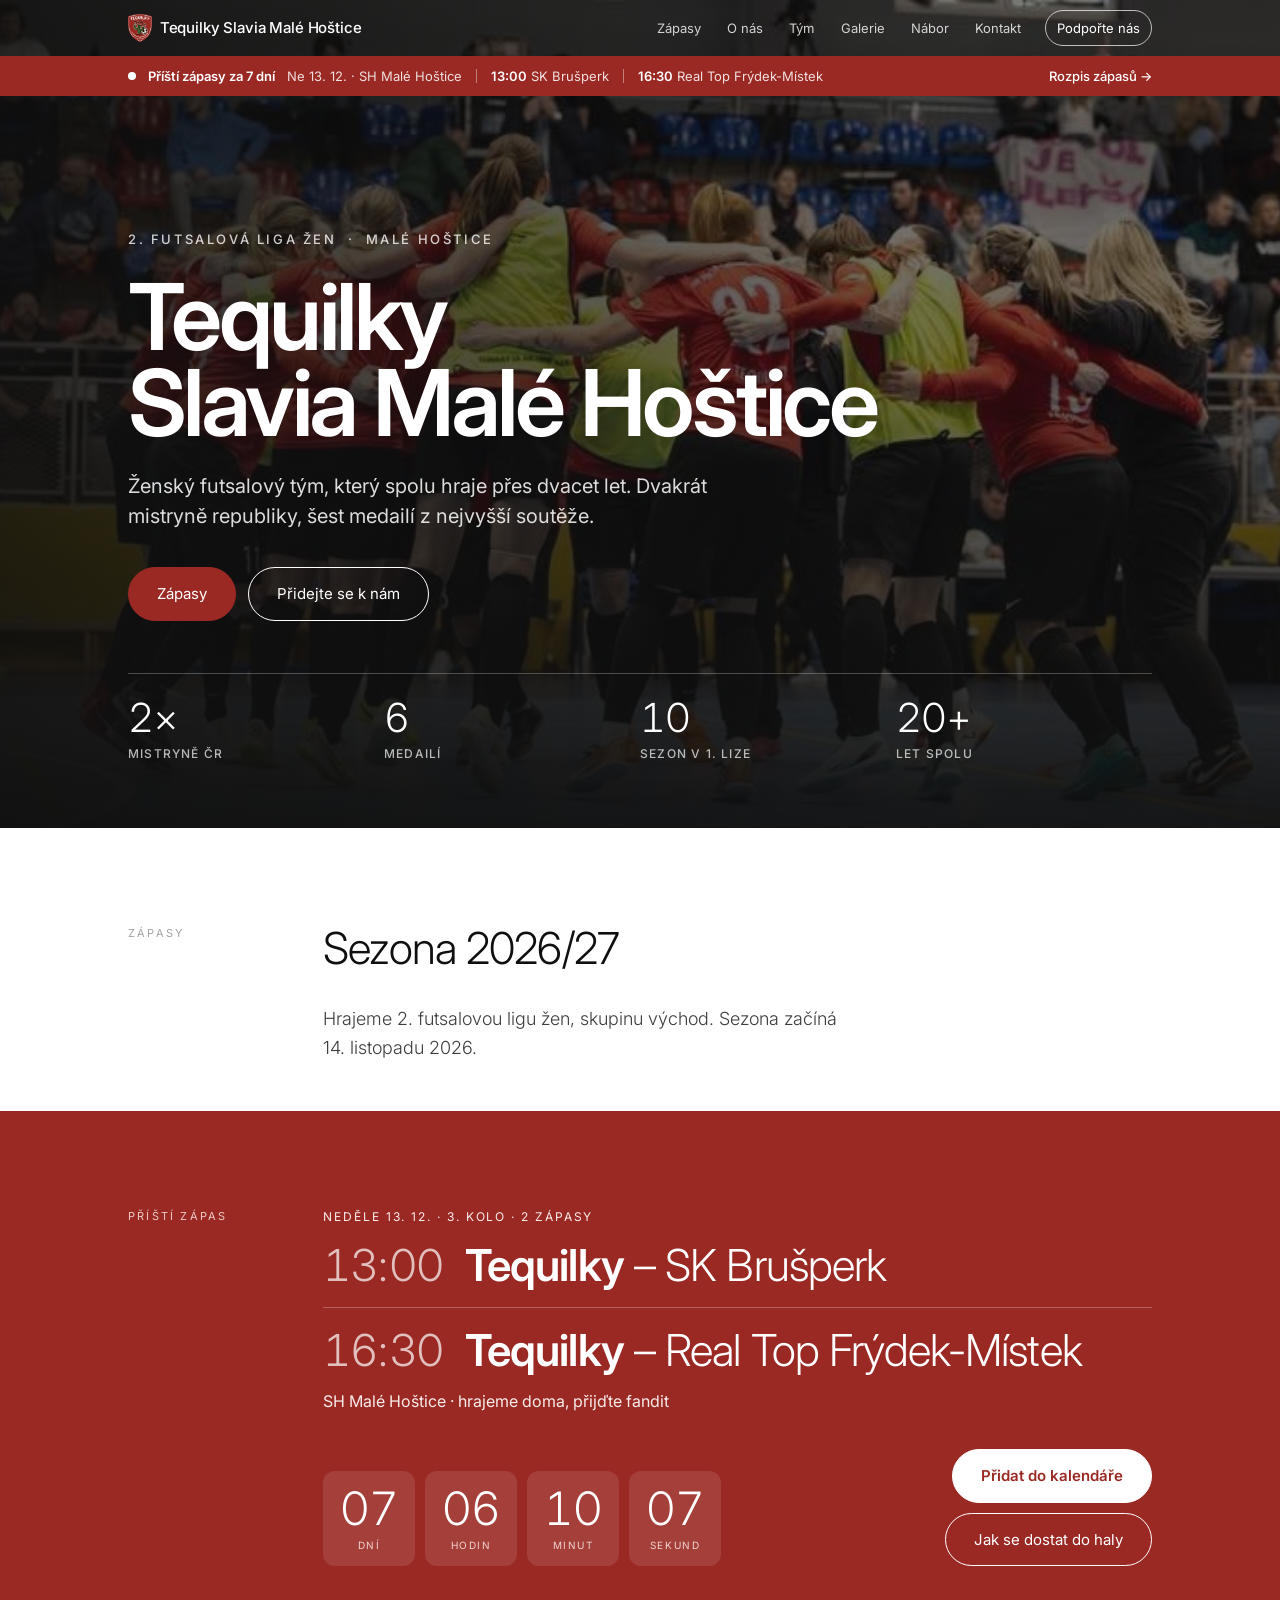
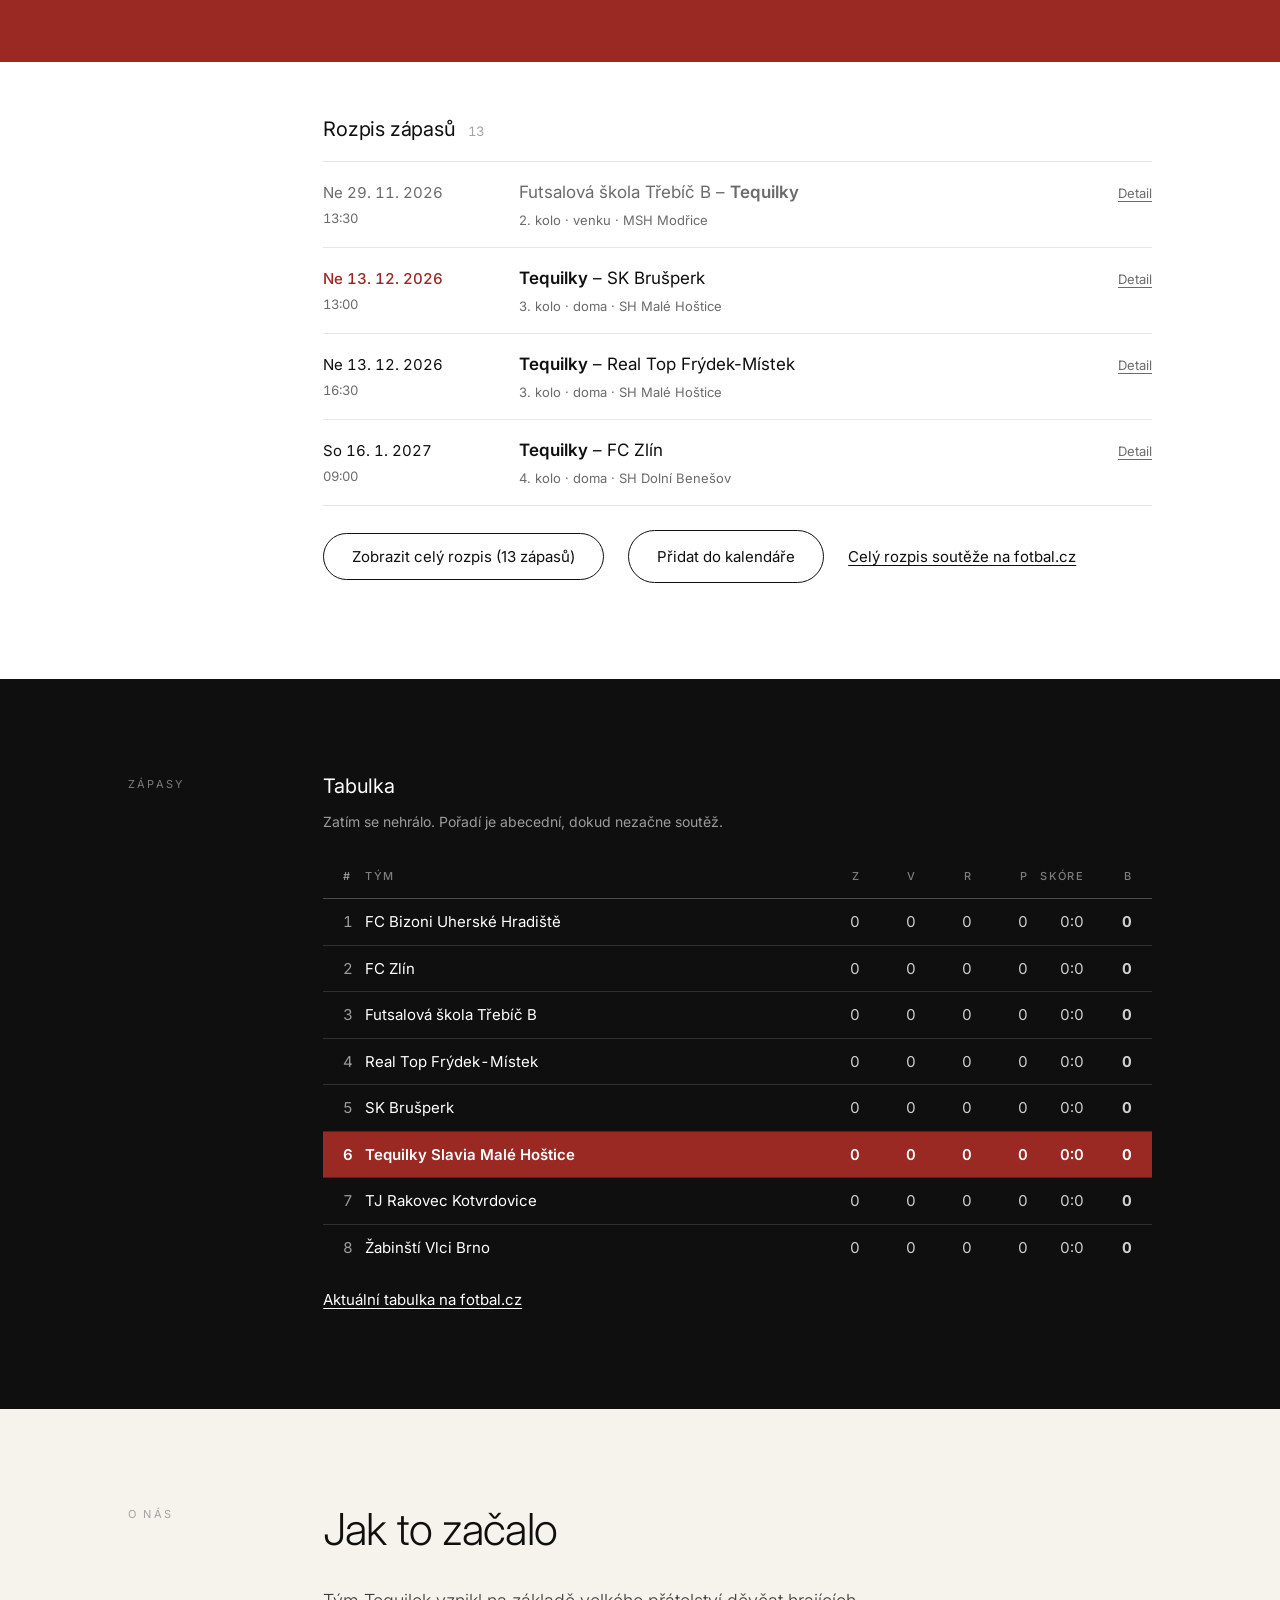
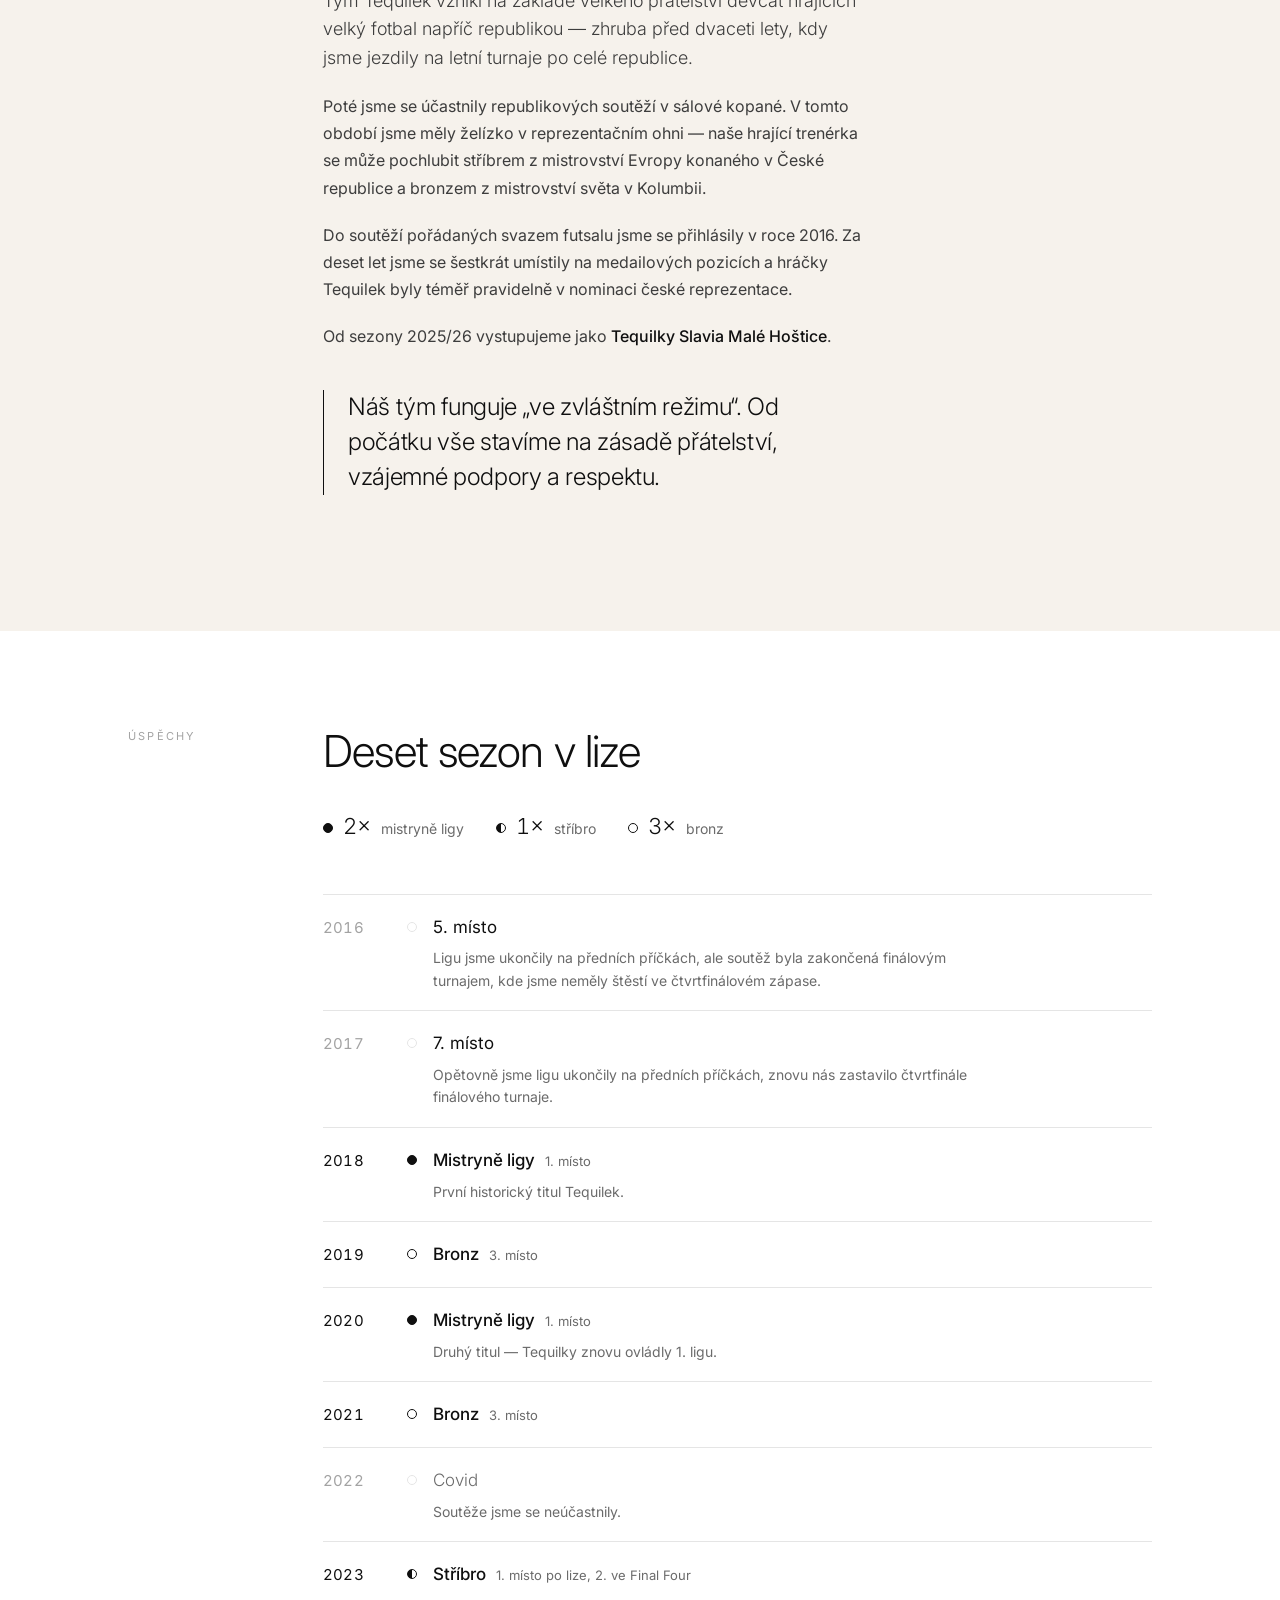
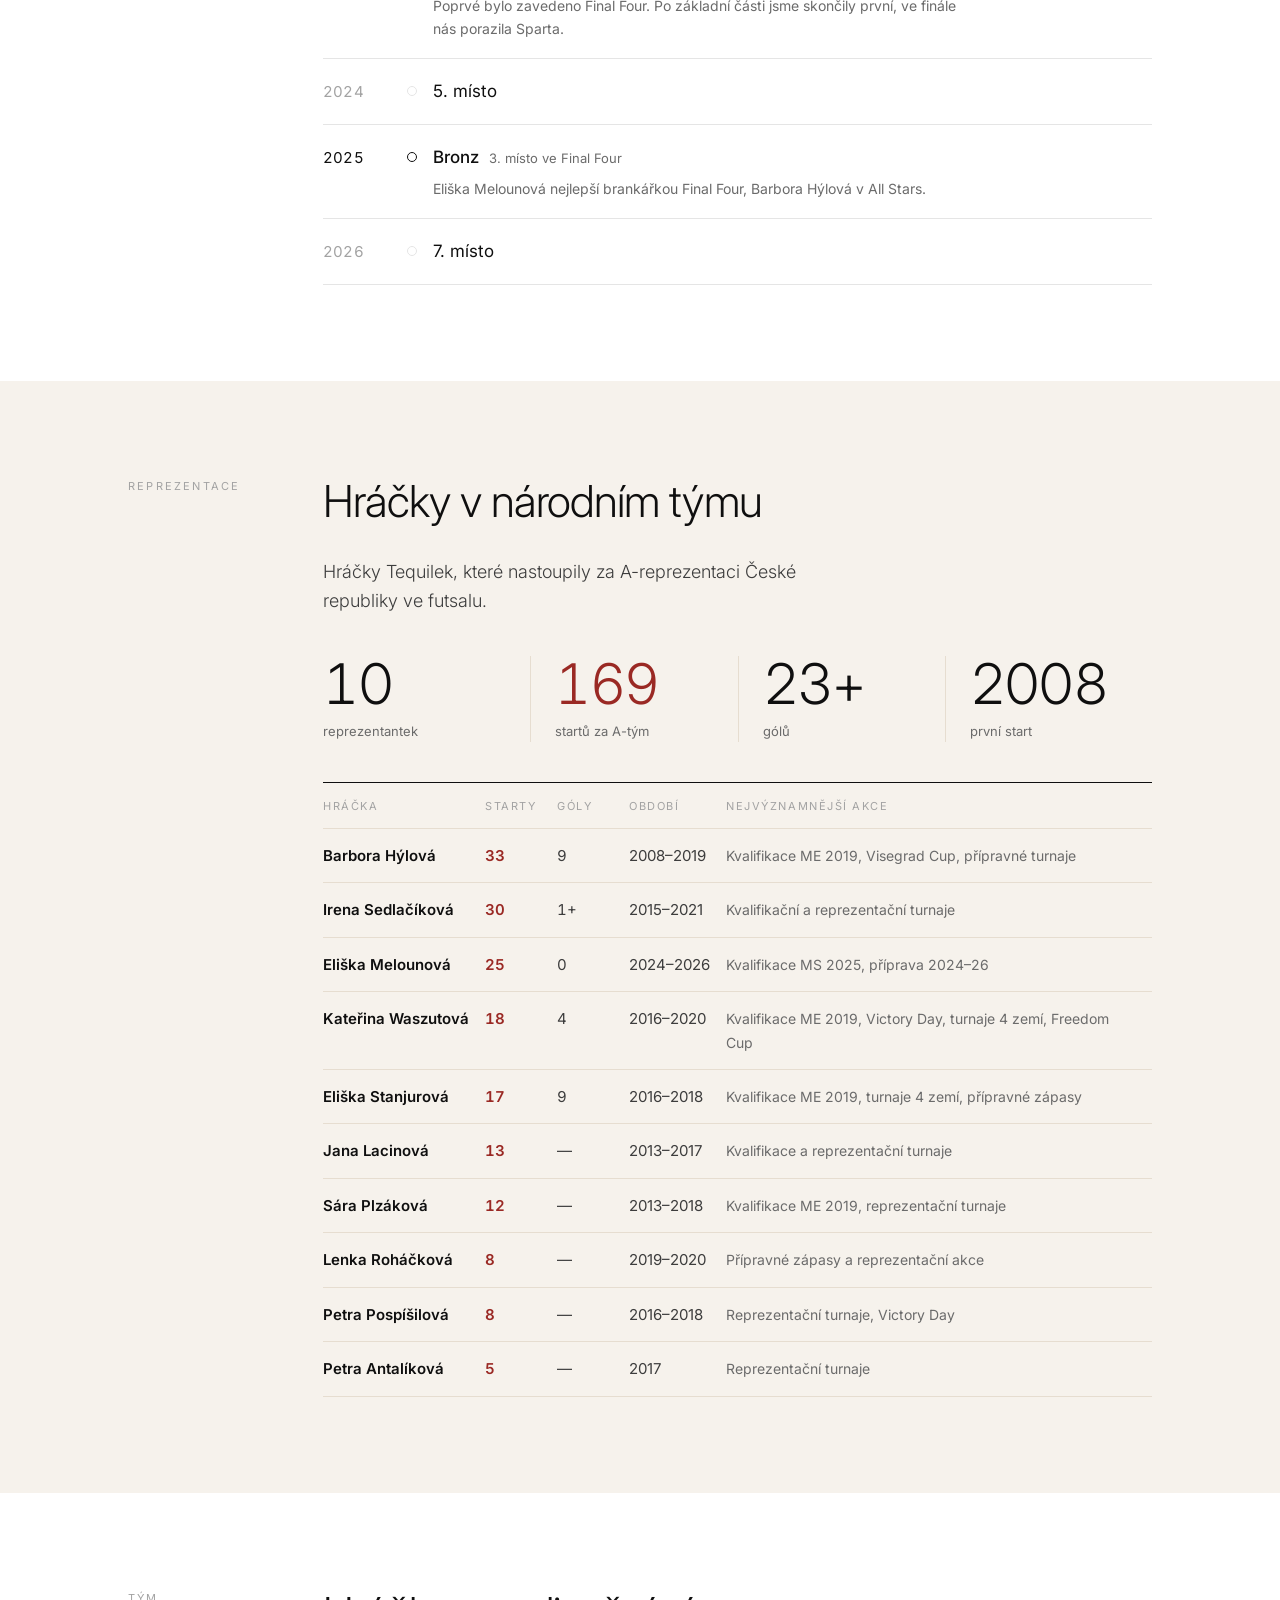
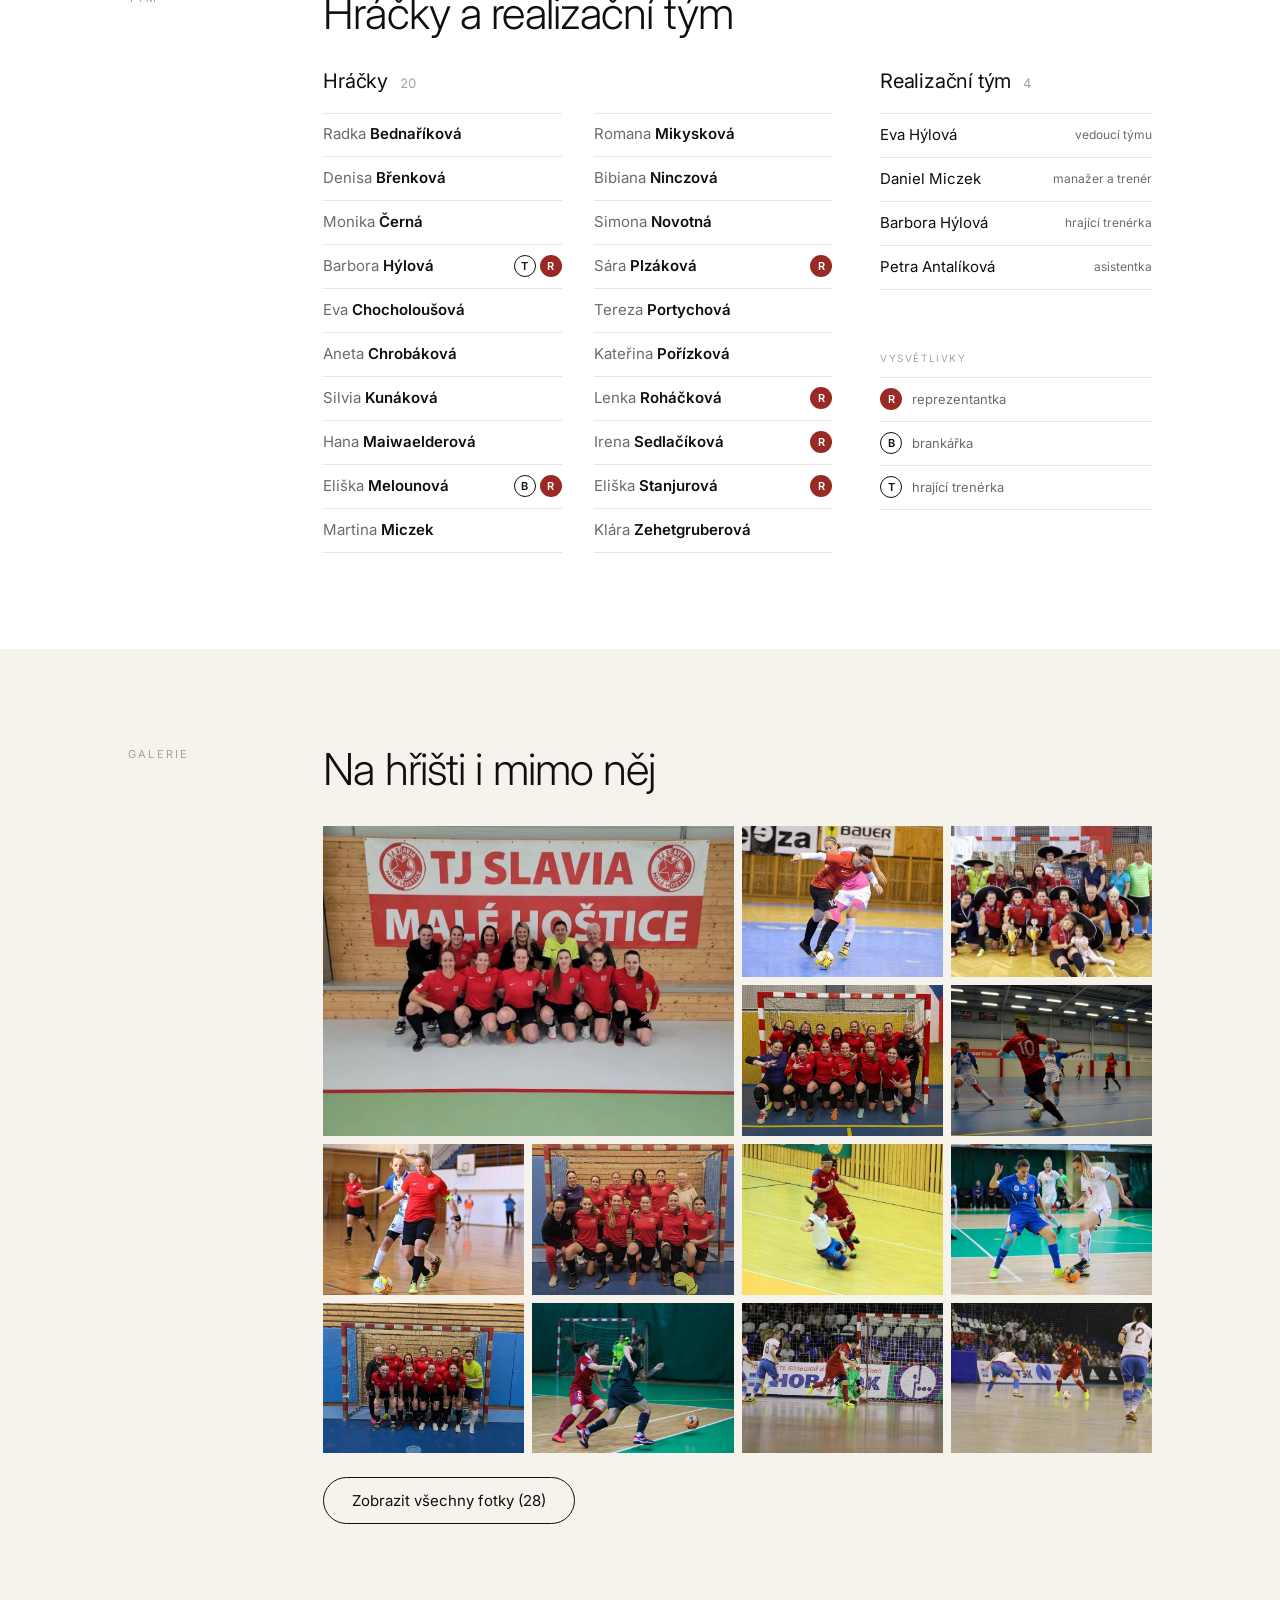
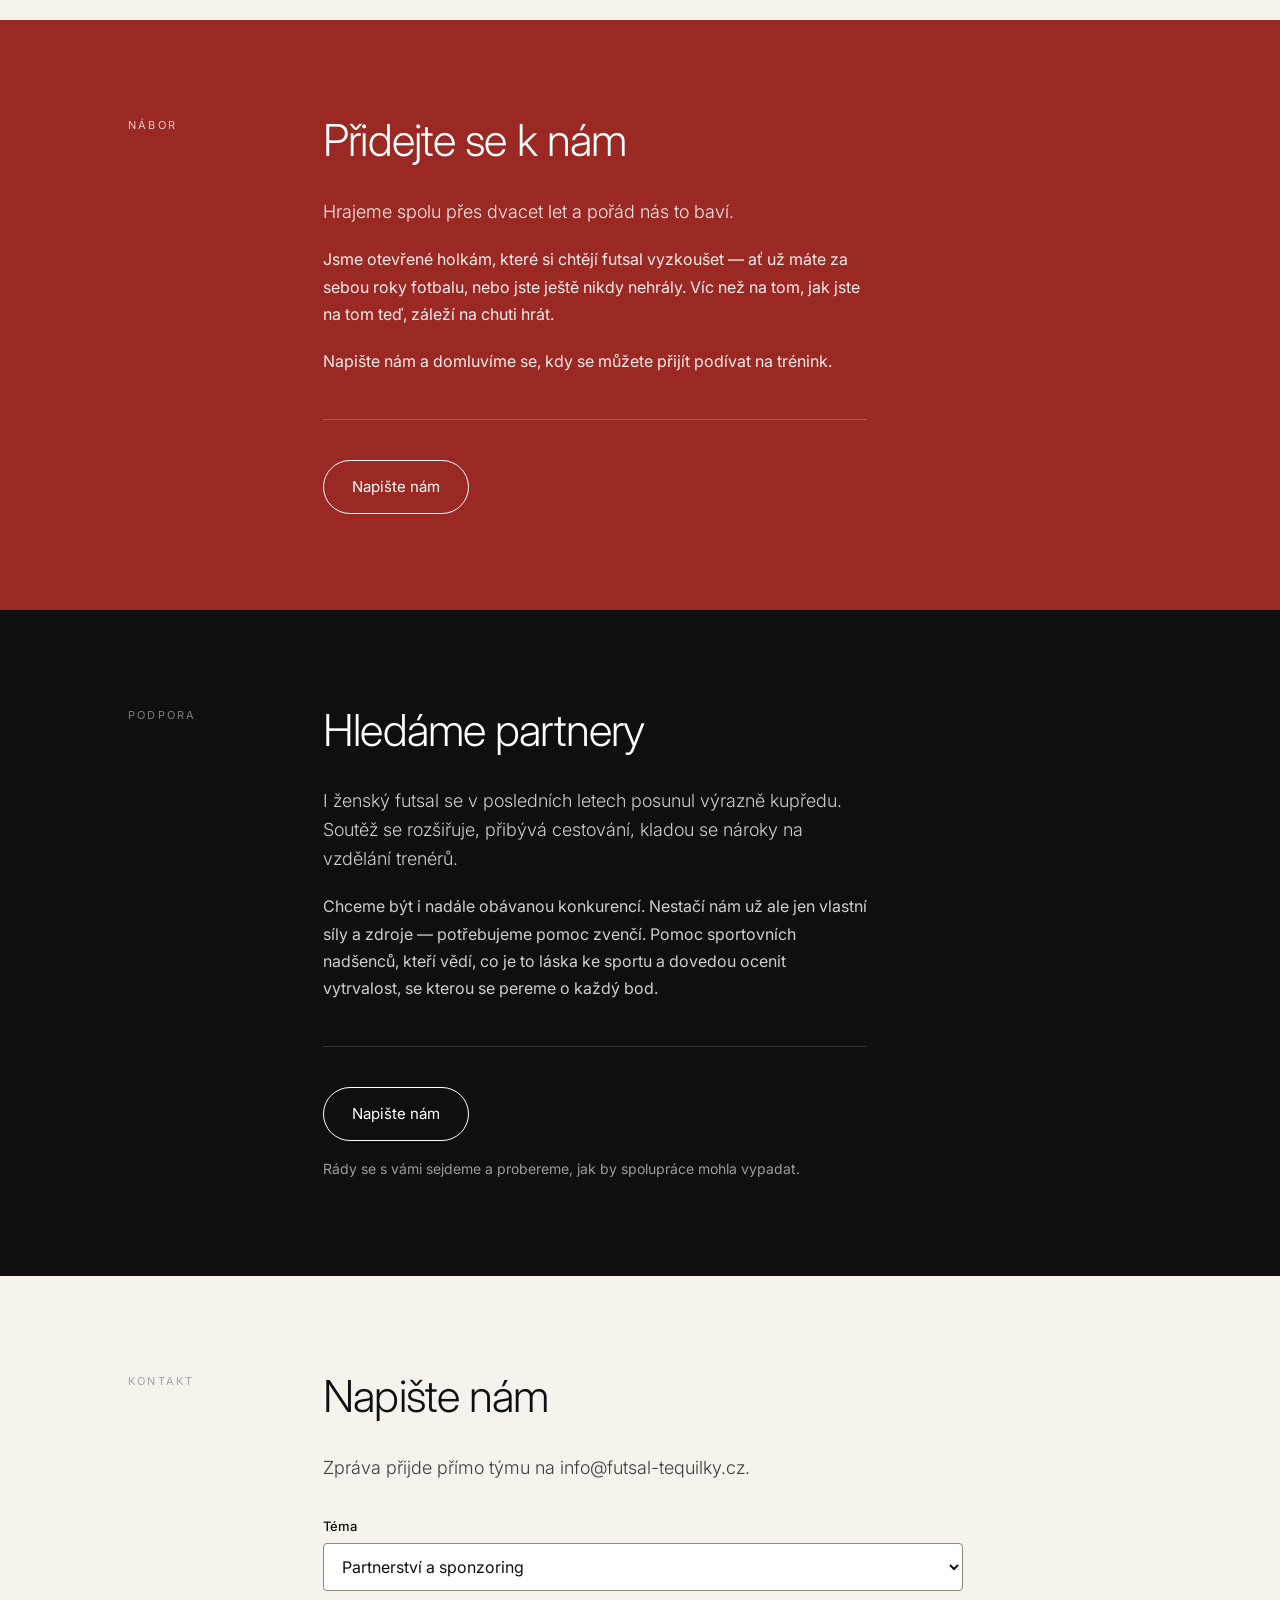
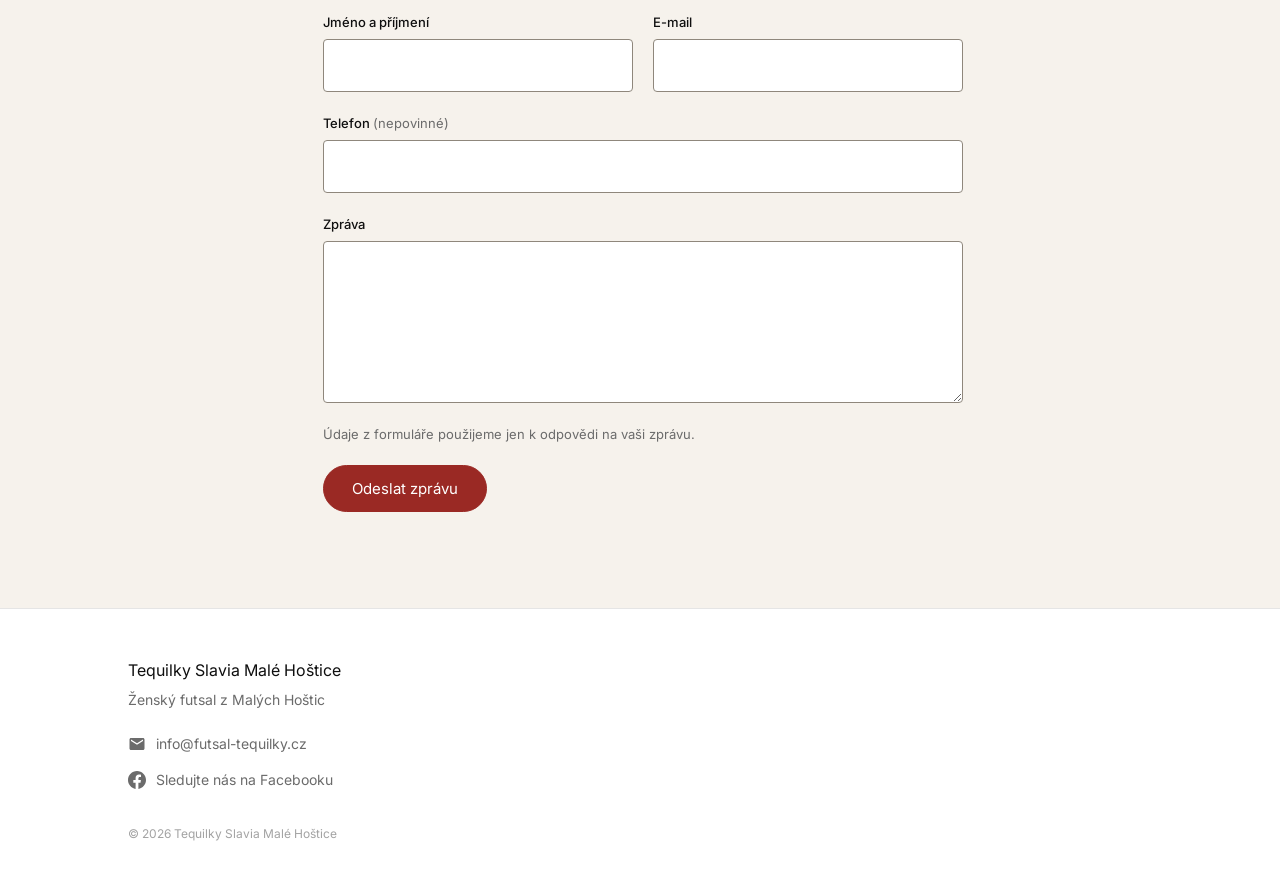
==== commit 2372c75b: "fix: next-match band puts a rule between the matches of the day Co-Authored-By: Claude Opus 5.5 <nor" ====
--- a/index.html
+++ b/index.html
@@ -891,7 +891,7 @@
     const h = band.querySelector('.next-band__teams');
     h.classList.toggle('next-band__teams--day', many);
     h.innerHTML = many
-      ? day.map((m) => `<span class="next-band__time">${m.time}</span><span>${m.teams.innerHTML}</span>`).join('')
+      ? day.map((m) => `<span class="next-band__match"><span class="next-band__time">${m.time}</span><span>${m.teams.innerHTML}</span></span>`).join('')
       : next.teams.innerHTML;
     band.querySelector('.next-band__venue').textContent =
       [venue, side === 'doma' ? 'hrajeme doma, přijďte fandit' : 'hrajeme venku, držte nám palce'].filter(Boolean).join(' · ');
--- a/styles.css
+++ b/styles.css
@@ -1105,10 +1105,18 @@
   display: grid;
   grid-template-columns: auto 1fr;
   column-gap: .5em;
-  row-gap: .2em;
+  font-size: clamp(1.625rem, 4.5vw, 2.75rem);
+}
+.next-band__match {
+  grid-column: 1 / -1;
+  display: grid;
+  grid-template-columns: subgrid;
   align-items: baseline;
-  font-size: clamp(1.625rem, 4.5vw, 2.75rem);
-}
+  padding-block: .4em;
+}
+.next-band__match:first-child { padding-top: 0; }
+.next-band__match:last-child { padding-bottom: 0; }
+.next-band__match + .next-band__match { border-top: 1px solid #ffffff40; }
 .next-band__time {
   font-variant-numeric: tabular-nums;
   color: #ffffffb3;
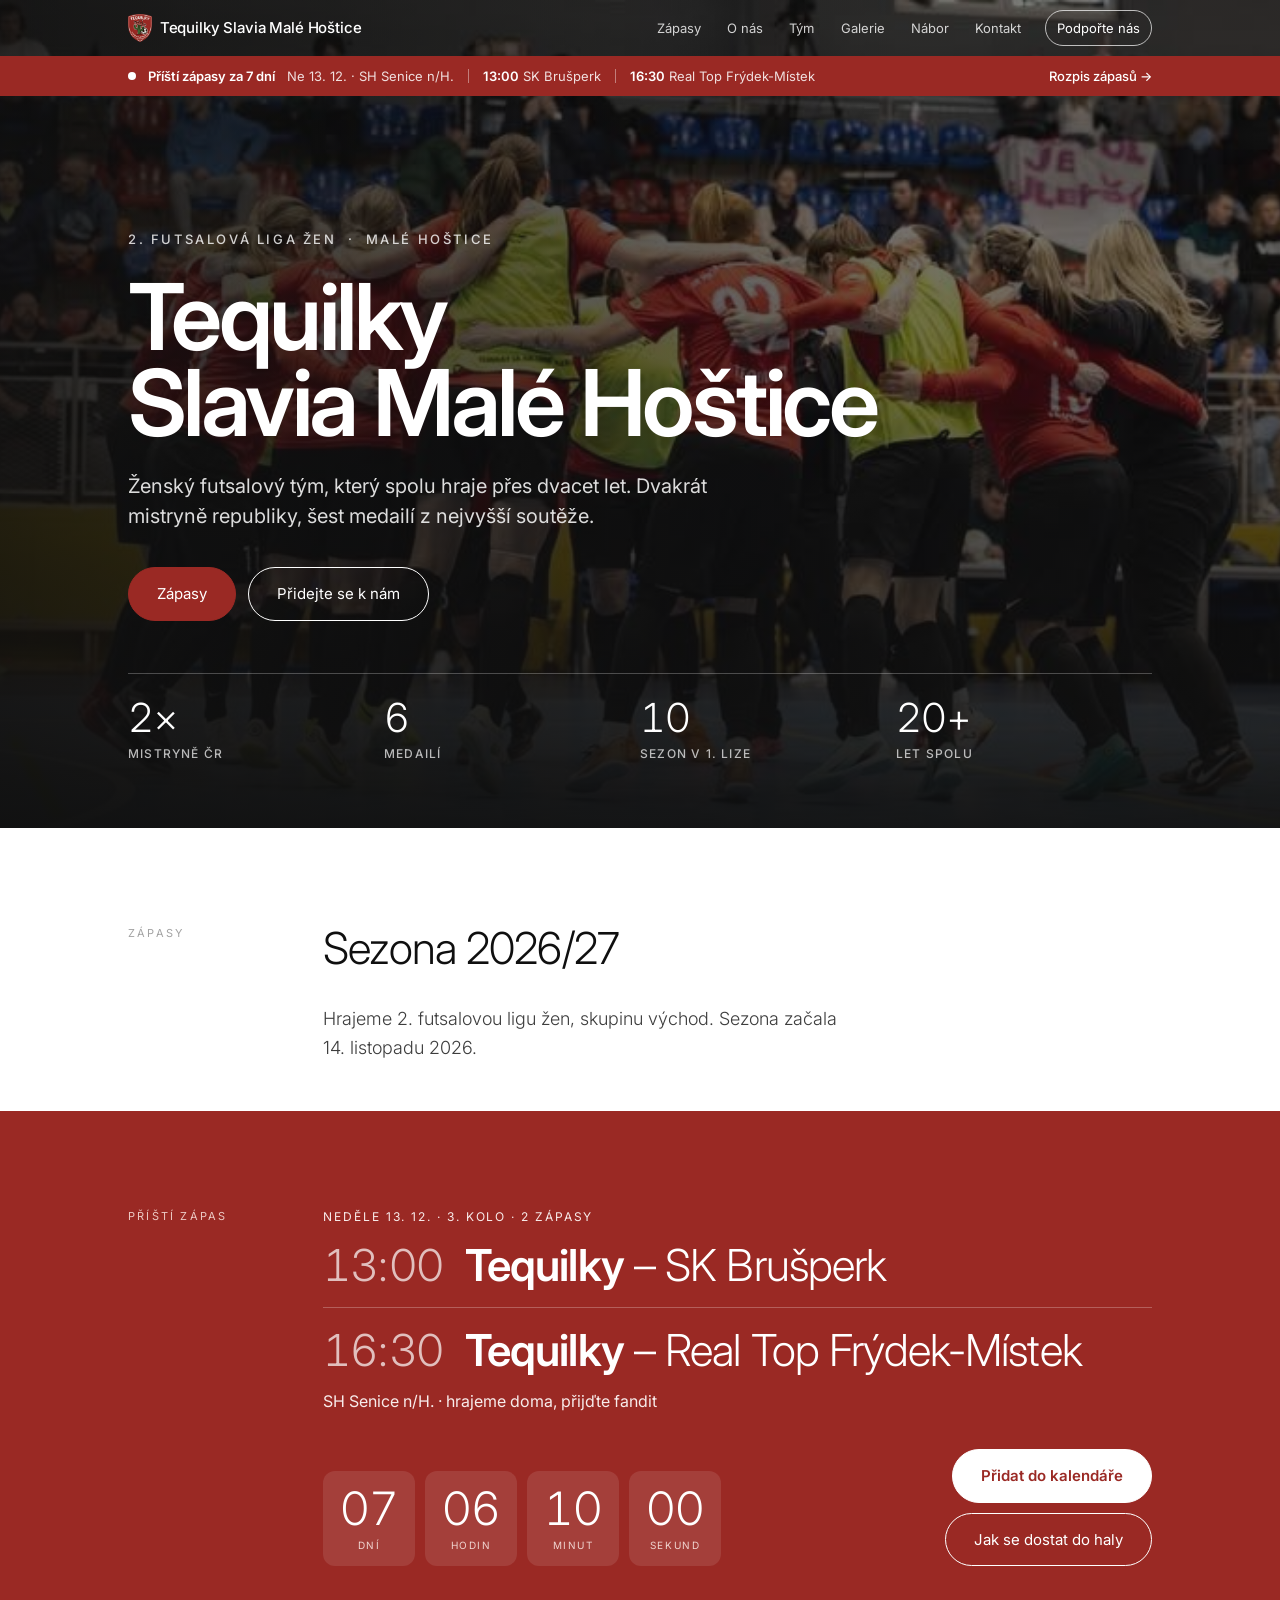
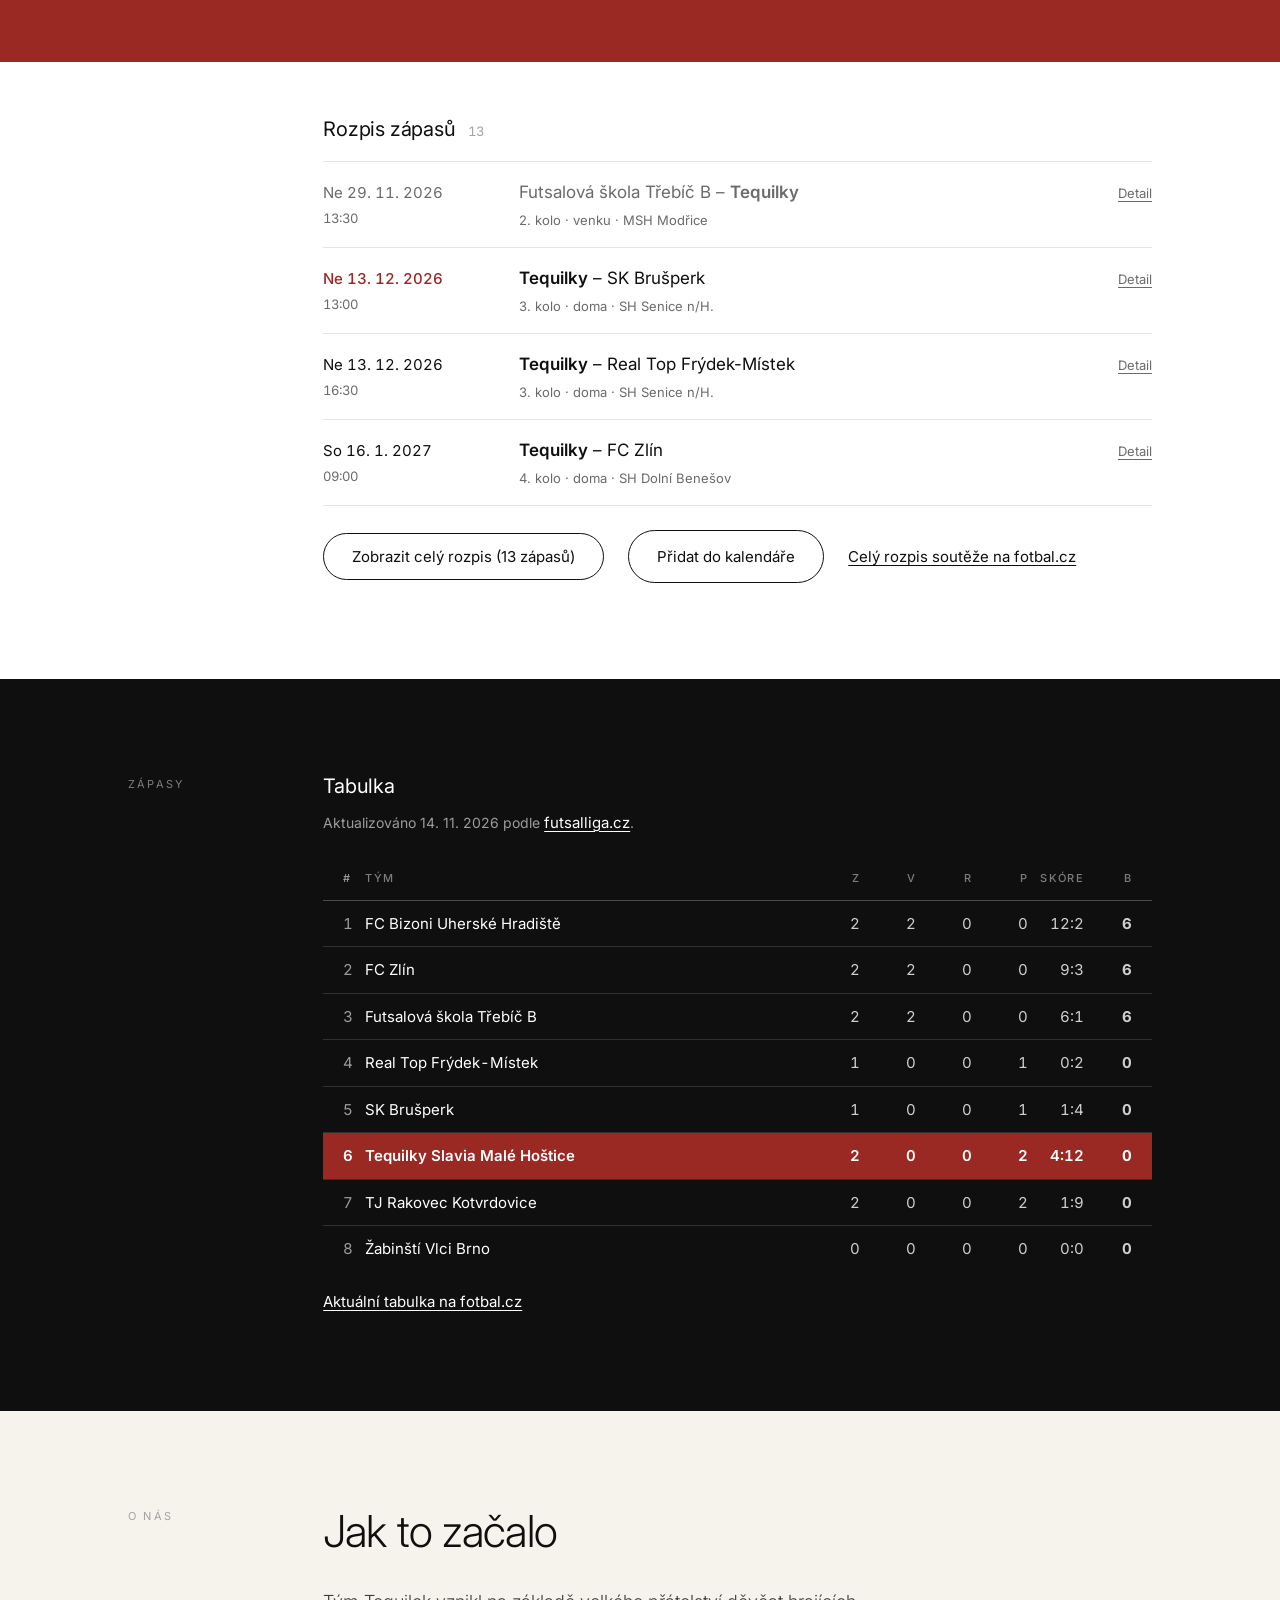
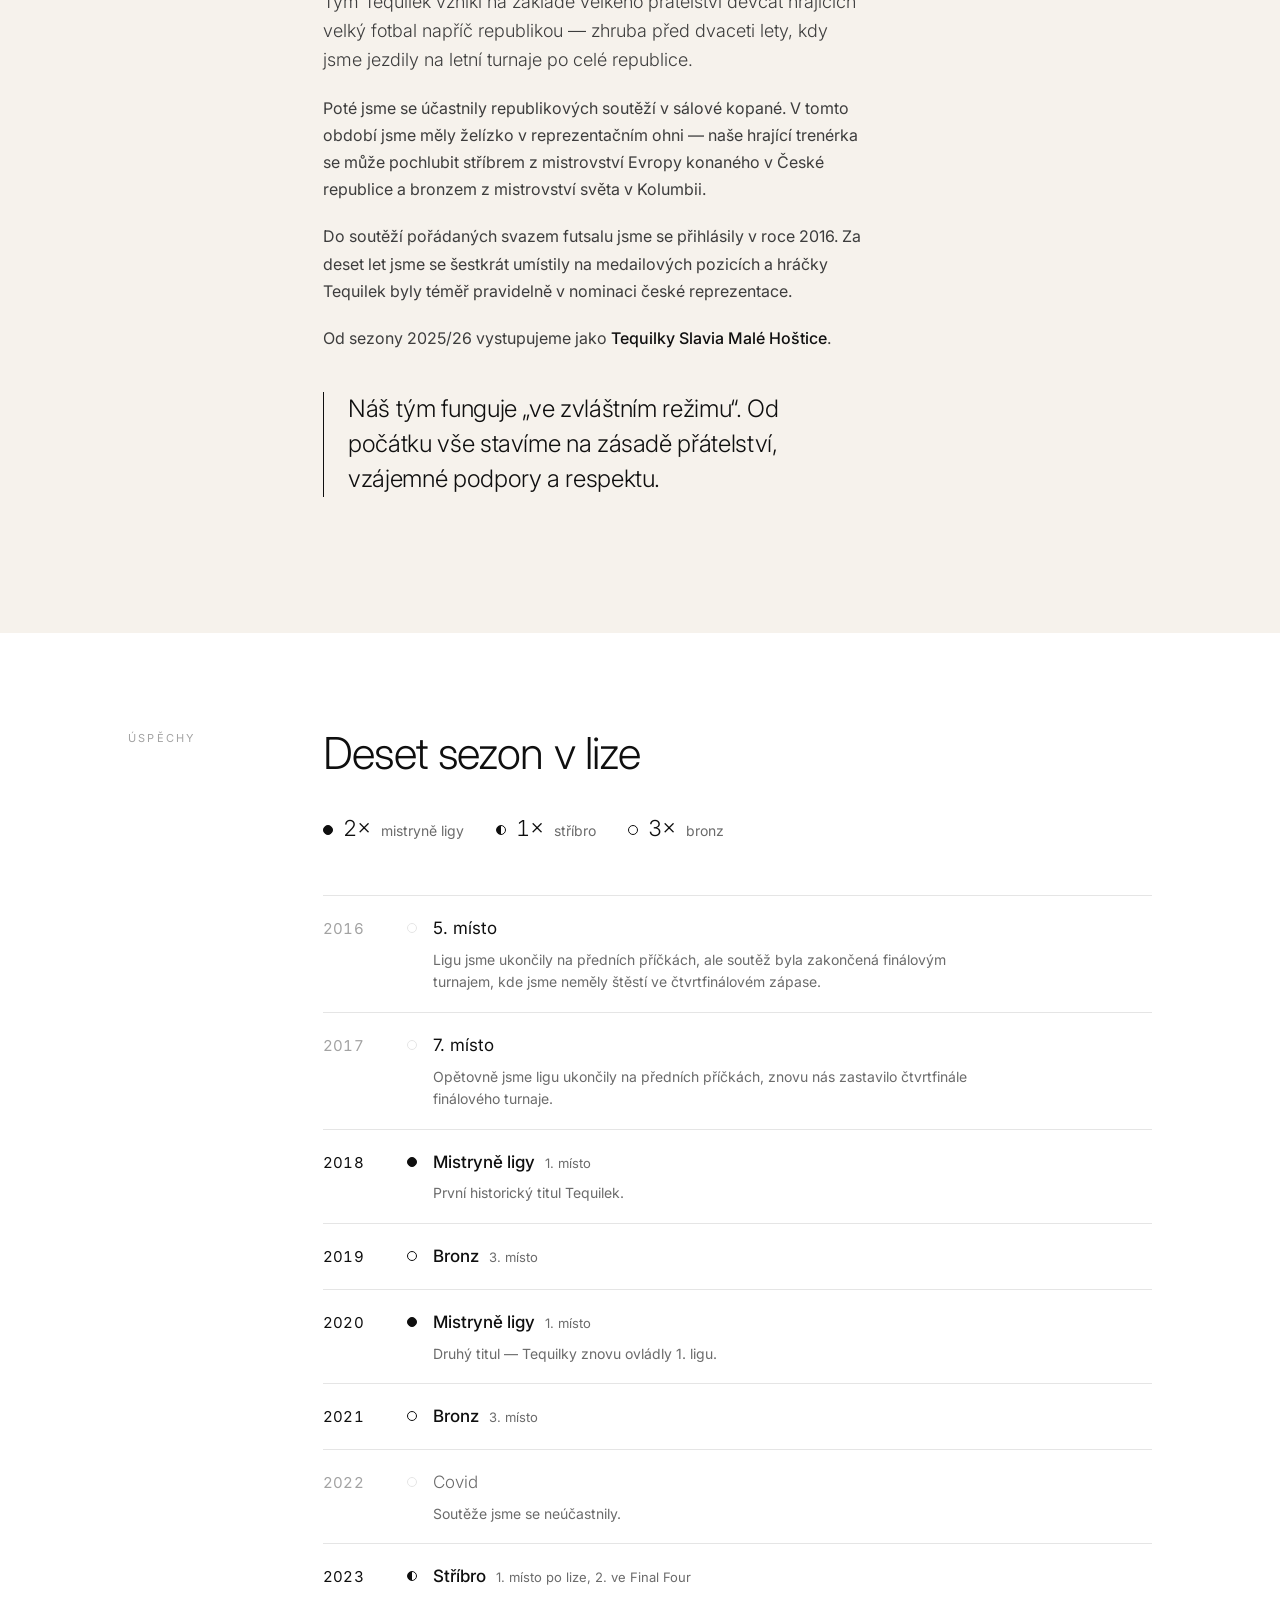
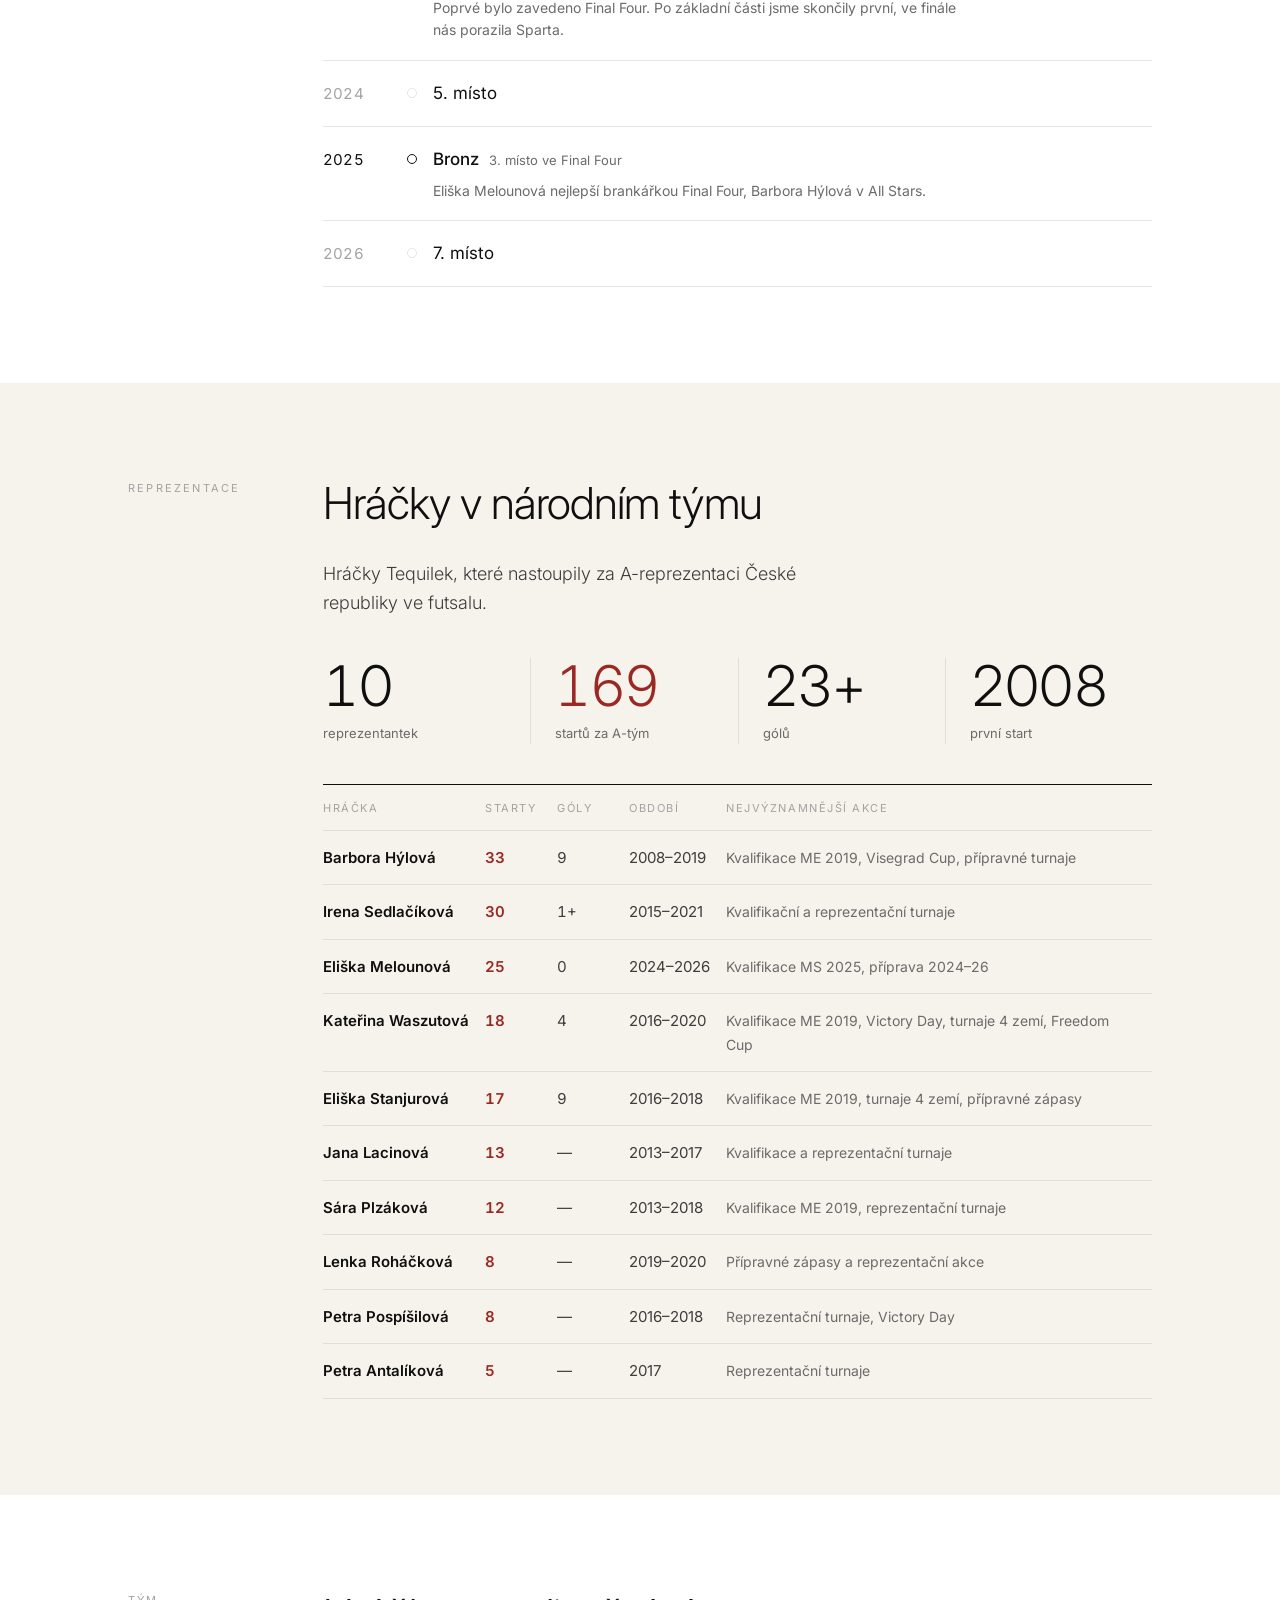
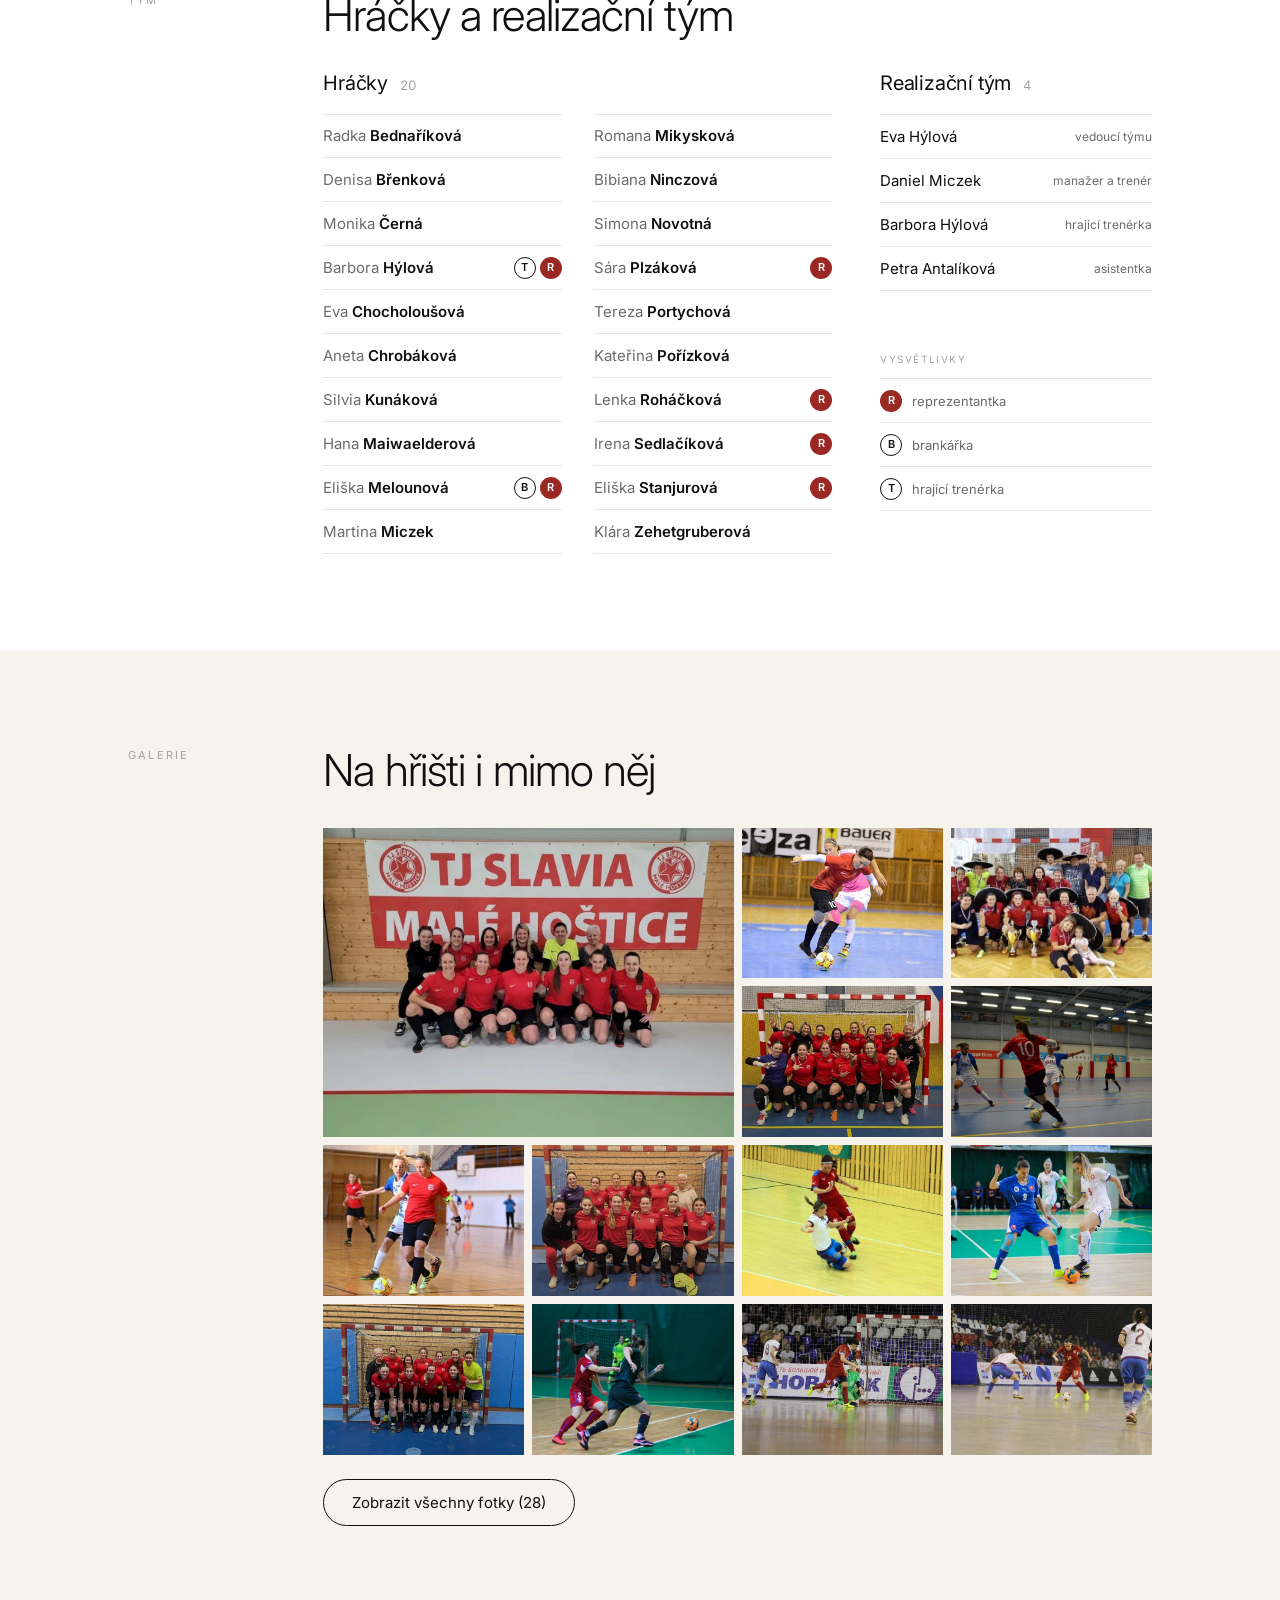
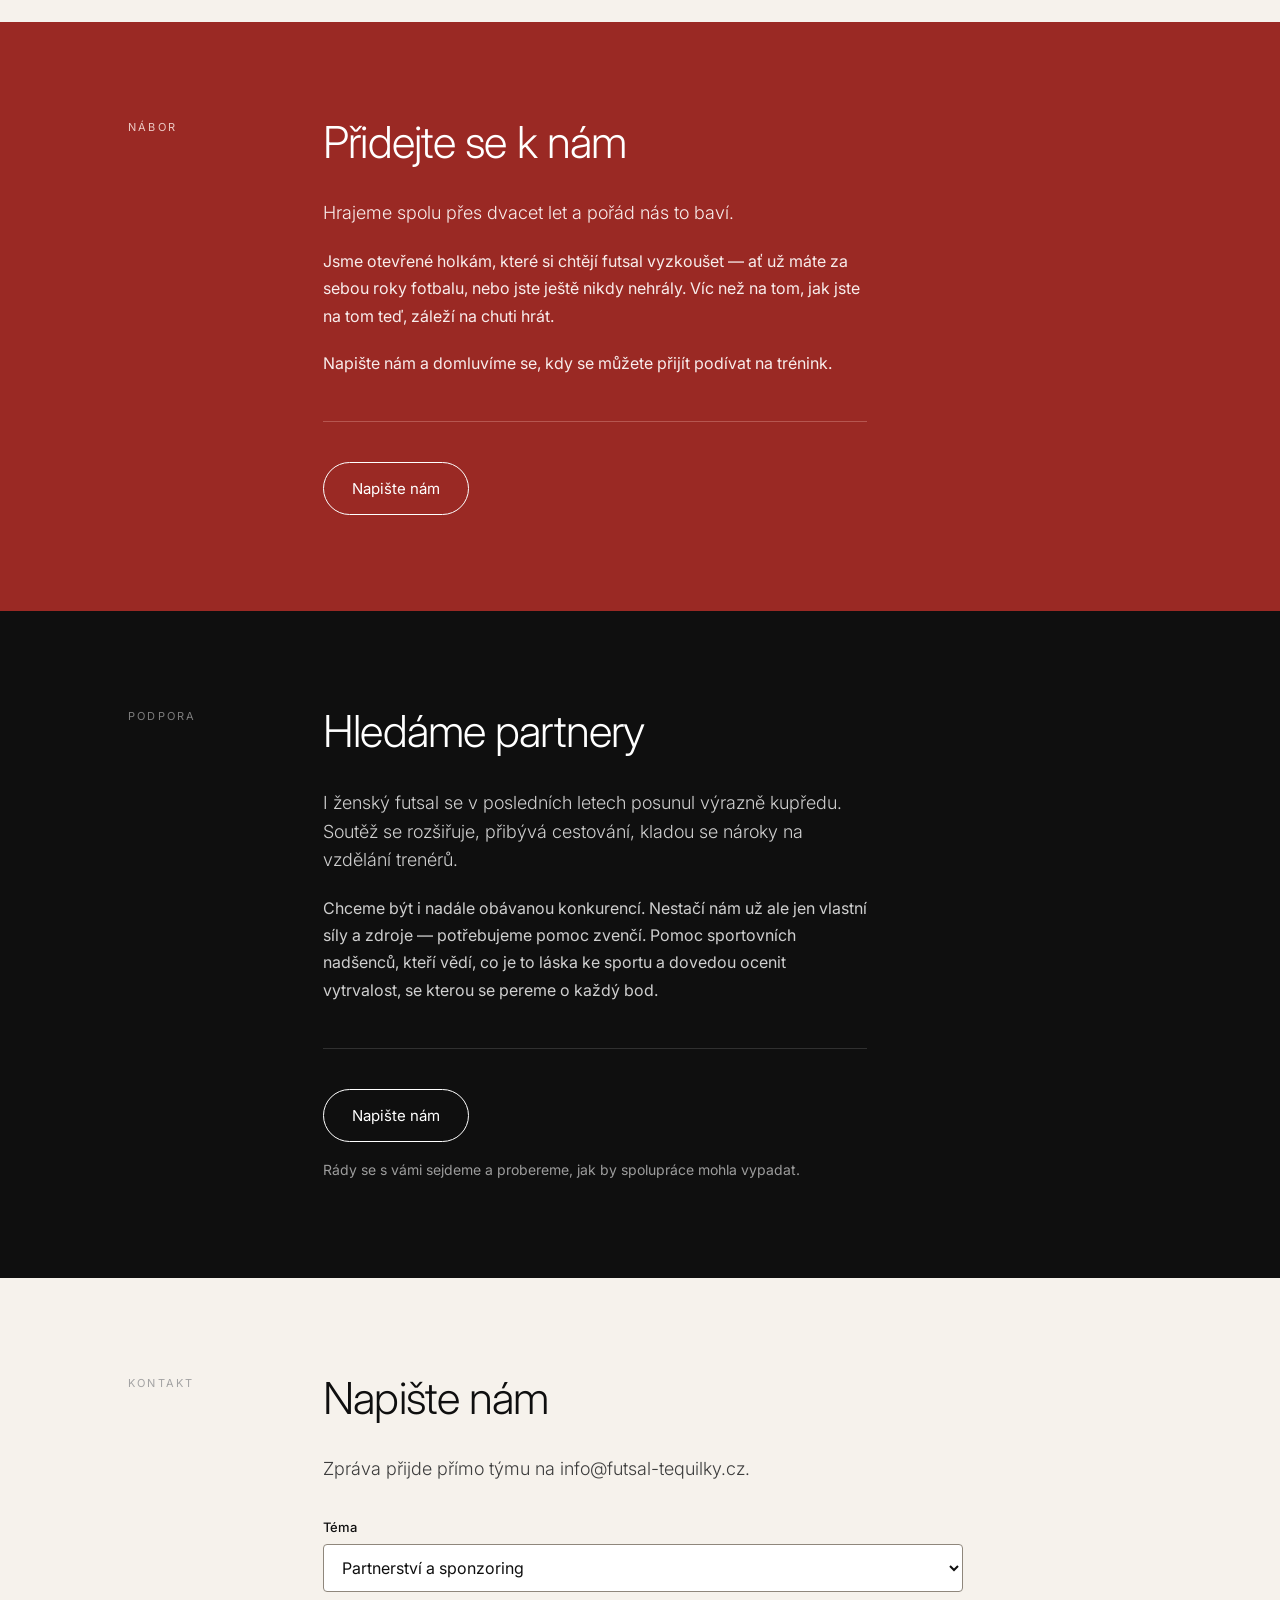
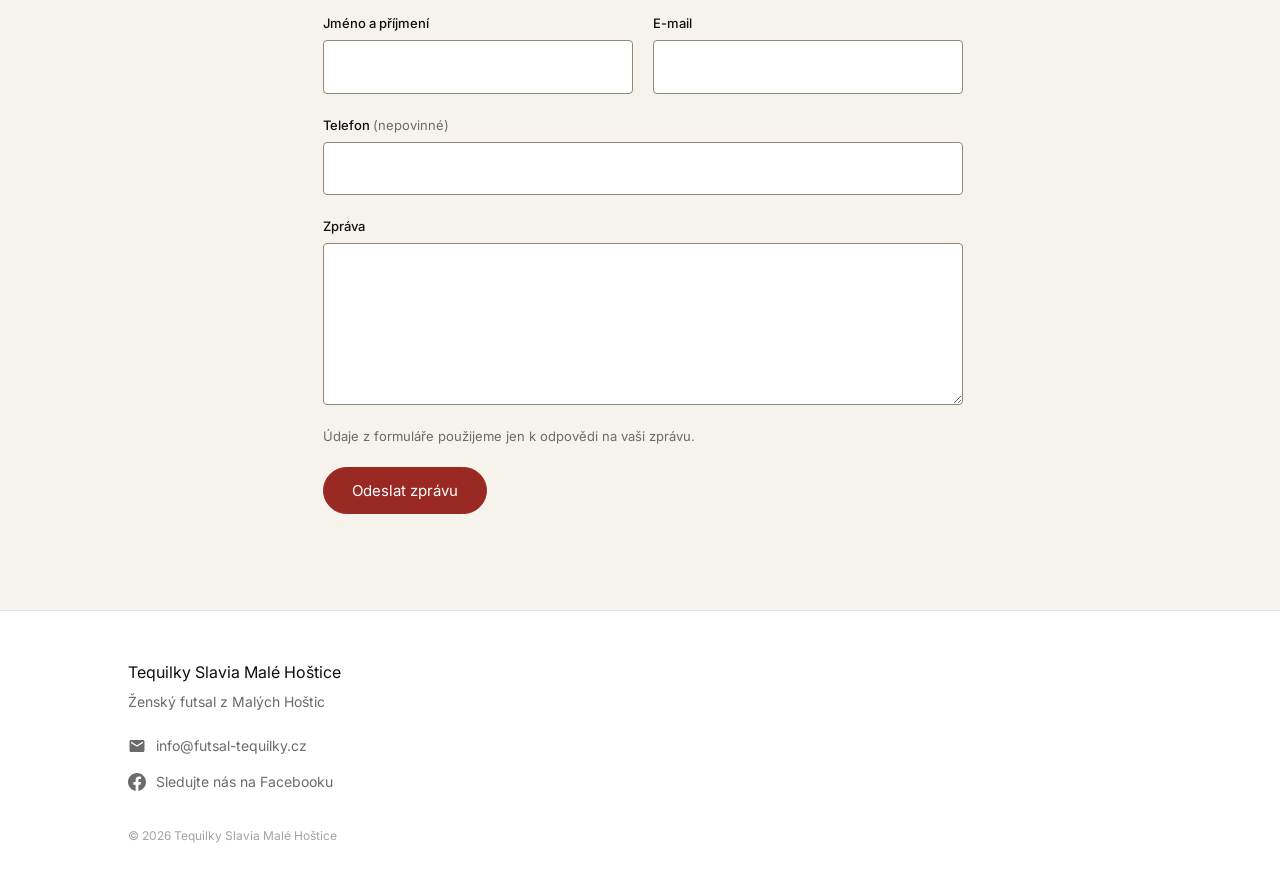
==== commit d7c6fd69: "results: first round in; check every 30 min while a result is due; pad the partial league table Co-A" ====
--- a/index.html
+++ b/index.html
@@ -97,7 +97,7 @@
       <div class="prose">
         <p class="prose__lead">
           Hrajeme 2.&nbsp;futsalovou ligu žen, skupinu východ. Sezona
-          začíná 14.&nbsp;listopadu 2026.
+          začala 14.&nbsp;listopadu 2026.
         </p>
       </div>
 
@@ -131,19 +131,19 @@
     <div class="section__body">
       <h3 class="subhead" id="rozpis">Rozpis zápasů <span class="subhead__count">13</span></h3>
       <ol class="fixtures" id="fixtures">
-          <li class="fixture" data-kickoff="2026-11-14T09:00:00+01:00">
+          <li class="fixture has-result is-loss" data-kickoff="2026-11-14T09:00:00+01:00">
             <time class="fixture__when" datetime="2026-11-14T09:00+01:00"><span class="fixture__day">So 14.&nbsp;11.&nbsp;2026</span><span class="fixture__time">09:00</span></time>
             <span class="fixture__match">
-              <span class="fixture__teams">FC Bizoni Uherské Hradiště – <b>Tequilky</b></span>
-              <span class="fixture__meta">1.&nbsp;kolo · venku · SH Strání</span>
+              <span class="fixture__teams">FC Bizoni Uherské Hradiště <span class="fixture__score">7:2</span> <b>Tequilky</b></span>
+              <span class="fixture__meta">1.&nbsp;kolo · venku · SH Strání · prohra</span>
             </span>
             <a class="fixture__link" href="https://www.fotbal.cz/futsal/zapasy/futsal/e2b0e6e5-3985-494a-a956-fad7d98f3f53" target="_blank" rel="noopener" aria-label="Detail zápasu FC Bizoni Uherské Hradiště – Tequilky Slavia Malé Hoštice na fotbal.cz">Detail</a>
           </li>
-          <li class="fixture" data-kickoff="2026-11-14T11:30:00+01:00">
+          <li class="fixture has-result is-loss" data-kickoff="2026-11-14T11:30:00+01:00">
             <time class="fixture__when" datetime="2026-11-14T11:30+01:00"><span class="fixture__day">So 14.&nbsp;11.&nbsp;2026</span><span class="fixture__time">11:30</span></time>
             <span class="fixture__match">
-              <span class="fixture__teams">FC Zlín – <b>Tequilky</b></span>
-              <span class="fixture__meta">1.&nbsp;kolo · venku · SH Strání</span>
+              <span class="fixture__teams">FC Zlín <span class="fixture__score">5:2</span> <b>Tequilky</b></span>
+              <span class="fixture__meta">1.&nbsp;kolo · venku · SH Strání · prohra</span>
             </span>
             <a class="fixture__link" href="https://www.fotbal.cz/futsal/zapasy/futsal/8a5cdc65-d68b-4fb6-9f2c-1adab389fb01" target="_blank" rel="noopener" aria-label="Detail zápasu FC Zlín – Tequilky Slavia Malé Hoštice na fotbal.cz">Detail</a>
           </li>
@@ -167,7 +167,7 @@
             <time class="fixture__when" datetime="2026-12-13T13:00+01:00"><span class="fixture__day">Ne 13.&nbsp;12.&nbsp;2026</span><span class="fixture__time">13:00</span></time>
             <span class="fixture__match">
               <span class="fixture__teams"><b>Tequilky</b> – SK Brušperk</span>
-              <span class="fixture__meta">3.&nbsp;kolo · doma · SH Malé Hoštice</span>
+              <span class="fixture__meta">3.&nbsp;kolo · doma · SH Senice n/H.</span>
             </span>
             <a class="fixture__link" href="https://www.fotbal.cz/futsal/zapasy/futsal/de89fe77-c09a-4757-8cc4-1a9b0d568c89" target="_blank" rel="noopener" aria-label="Detail zápasu Tequilky Slavia Malé Hoštice – SK Brušperk na fotbal.cz">Detail</a>
           </li>
@@ -175,7 +175,7 @@
             <time class="fixture__when" datetime="2026-12-13T16:30+01:00"><span class="fixture__day">Ne 13.&nbsp;12.&nbsp;2026</span><span class="fixture__time">16:30</span></time>
             <span class="fixture__match">
               <span class="fixture__teams"><b>Tequilky</b> – Real Top Frýdek-Místek</span>
-              <span class="fixture__meta">3.&nbsp;kolo · doma · SH Malé Hoštice</span>
+              <span class="fixture__meta">3.&nbsp;kolo · doma · SH Senice n/H.</span>
             </span>
             <a class="fixture__link" href="https://www.fotbal.cz/futsal/zapasy/futsal/774d132f-2f87-471e-9963-be614000ef05" target="_blank" rel="noopener" aria-label="Detail zápasu Tequilky Slavia Malé Hoštice – Real Top Frýdek-Místek na fotbal.cz">Detail</a>
           </li>
@@ -250,7 +250,7 @@
     <p class="section__label">Zápasy</p>
     <div class="section__body">
       <h2 class="subhead">Tabulka</h2>
-      <p class="standings__note">Zatím se nehrálo. Pořadí je abecední, dokud nezačne soutěž.</p>
+      <p class="standings__note">Aktualizováno 14.&nbsp;11.&nbsp;2026 podle <a class="link" href="https://2lz.futsalliga.cz/standings/2027/11" target="_blank" rel="noopener">futsalliga.cz</a>.</p>
       <table class="standings">
         <caption class="sr-only">Tabulka 2. futsalové ligy žen, skupina východ, sezona 2026/27</caption>
         <thead>
@@ -266,13 +266,13 @@
           </tr>
         </thead>
         <tbody>
-            <tr><td class="num">1</td><th scope="row">FC Bizoni Uherské Hradiště</th><td class="num">0</td><td class="num opt">0</td><td class="num opt">0</td><td class="num opt">0</td><td class="num">0:0</td><td class="num"><b>0</b></td></tr>
-            <tr><td class="num">2</td><th scope="row">FC Zlín</th><td class="num">0</td><td class="num opt">0</td><td class="num opt">0</td><td class="num opt">0</td><td class="num">0:0</td><td class="num"><b>0</b></td></tr>
-            <tr><td class="num">3</td><th scope="row">Futsalová škola Třebíč B</th><td class="num">0</td><td class="num opt">0</td><td class="num opt">0</td><td class="num opt">0</td><td class="num">0:0</td><td class="num"><b>0</b></td></tr>
-            <tr><td class="num">4</td><th scope="row">Real Top Frýdek-Místek</th><td class="num">0</td><td class="num opt">0</td><td class="num opt">0</td><td class="num opt">0</td><td class="num">0:0</td><td class="num"><b>0</b></td></tr>
-            <tr><td class="num">5</td><th scope="row">SK Brušperk</th><td class="num">0</td><td class="num opt">0</td><td class="num opt">0</td><td class="num opt">0</td><td class="num">0:0</td><td class="num"><b>0</b></td></tr>
-            <tr class="is-us"><td class="num">6</td><th scope="row">Tequilky Slavia Malé Hoštice</th><td class="num">0</td><td class="num opt">0</td><td class="num opt">0</td><td class="num opt">0</td><td class="num">0:0</td><td class="num"><b>0</b></td></tr>
-            <tr><td class="num">7</td><th scope="row">TJ Rakovec Kotvrdovice</th><td class="num">0</td><td class="num opt">0</td><td class="num opt">0</td><td class="num opt">0</td><td class="num">0:0</td><td class="num"><b>0</b></td></tr>
+            <tr><td class="num">1</td><th scope="row">FC Bizoni Uherské Hradiště</th><td class="num">2</td><td class="num opt">2</td><td class="num opt">0</td><td class="num opt">0</td><td class="num">12:2</td><td class="num"><b>6</b></td></tr>
+            <tr><td class="num">2</td><th scope="row">FC Zlín</th><td class="num">2</td><td class="num opt">2</td><td class="num opt">0</td><td class="num opt">0</td><td class="num">9:3</td><td class="num"><b>6</b></td></tr>
+            <tr><td class="num">3</td><th scope="row">Futsalová škola Třebíč B</th><td class="num">2</td><td class="num opt">2</td><td class="num opt">0</td><td class="num opt">0</td><td class="num">6:1</td><td class="num"><b>6</b></td></tr>
+            <tr><td class="num">4</td><th scope="row">Real Top Frýdek-Místek</th><td class="num">1</td><td class="num opt">0</td><td class="num opt">0</td><td class="num opt">1</td><td class="num">0:2</td><td class="num"><b>0</b></td></tr>
+            <tr><td class="num">5</td><th scope="row">SK Brušperk</th><td class="num">1</td><td class="num opt">0</td><td class="num opt">0</td><td class="num opt">1</td><td class="num">1:4</td><td class="num"><b>0</b></td></tr>
+            <tr class="is-us"><td class="num">6</td><th scope="row">Tequilky Slavia Malé Hoštice</th><td class="num">2</td><td class="num opt">0</td><td class="num opt">0</td><td class="num opt">2</td><td class="num">4:12</td><td class="num"><b>0</b></td></tr>
+            <tr><td class="num">7</td><th scope="row">TJ Rakovec Kotvrdovice</th><td class="num">2</td><td class="num opt">0</td><td class="num opt">0</td><td class="num opt">2</td><td class="num">1:9</td><td class="num"><b>0</b></td></tr>
             <tr><td class="num">8</td><th scope="row">Žabinští Vlci Brno</th><td class="num">0</td><td class="num opt">0</td><td class="num opt">0</td><td class="num opt">0</td><td class="num">0:0</td><td class="num"><b>0</b></td></tr>
         </tbody>
       </table>
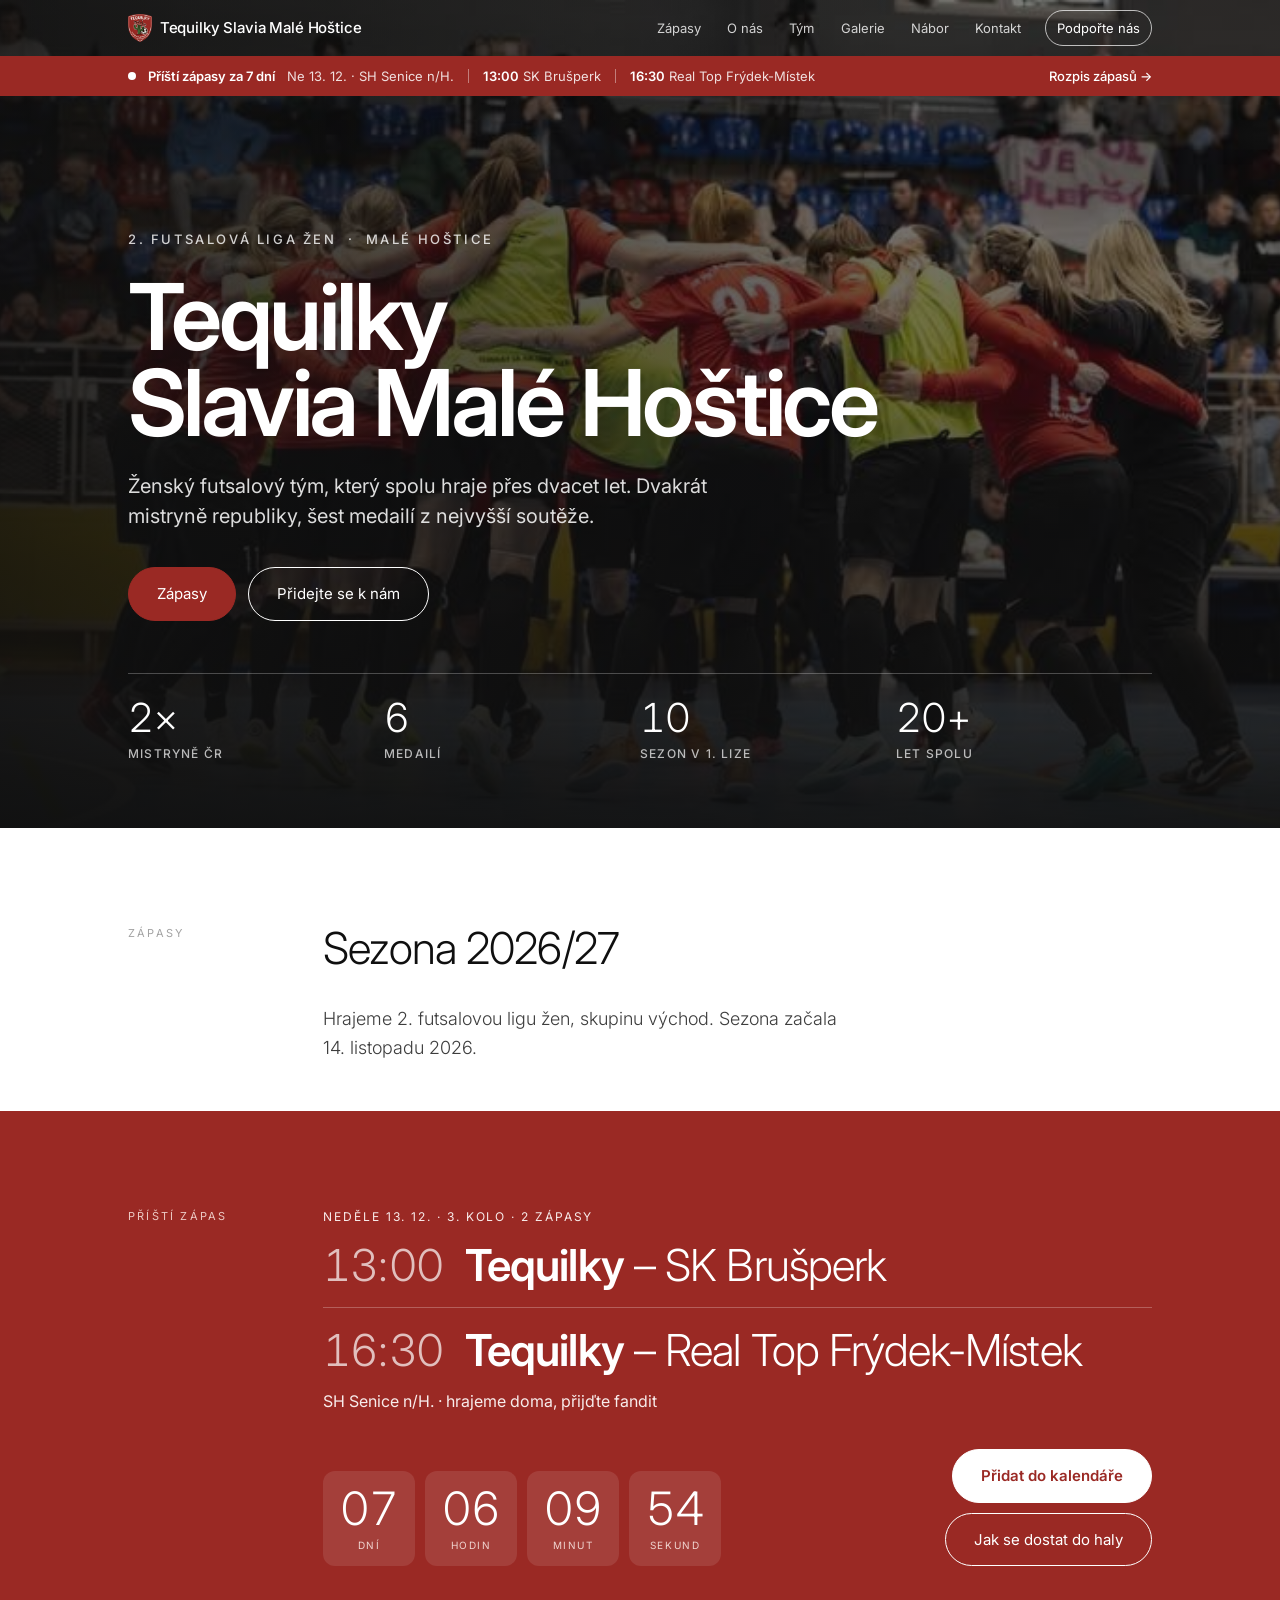
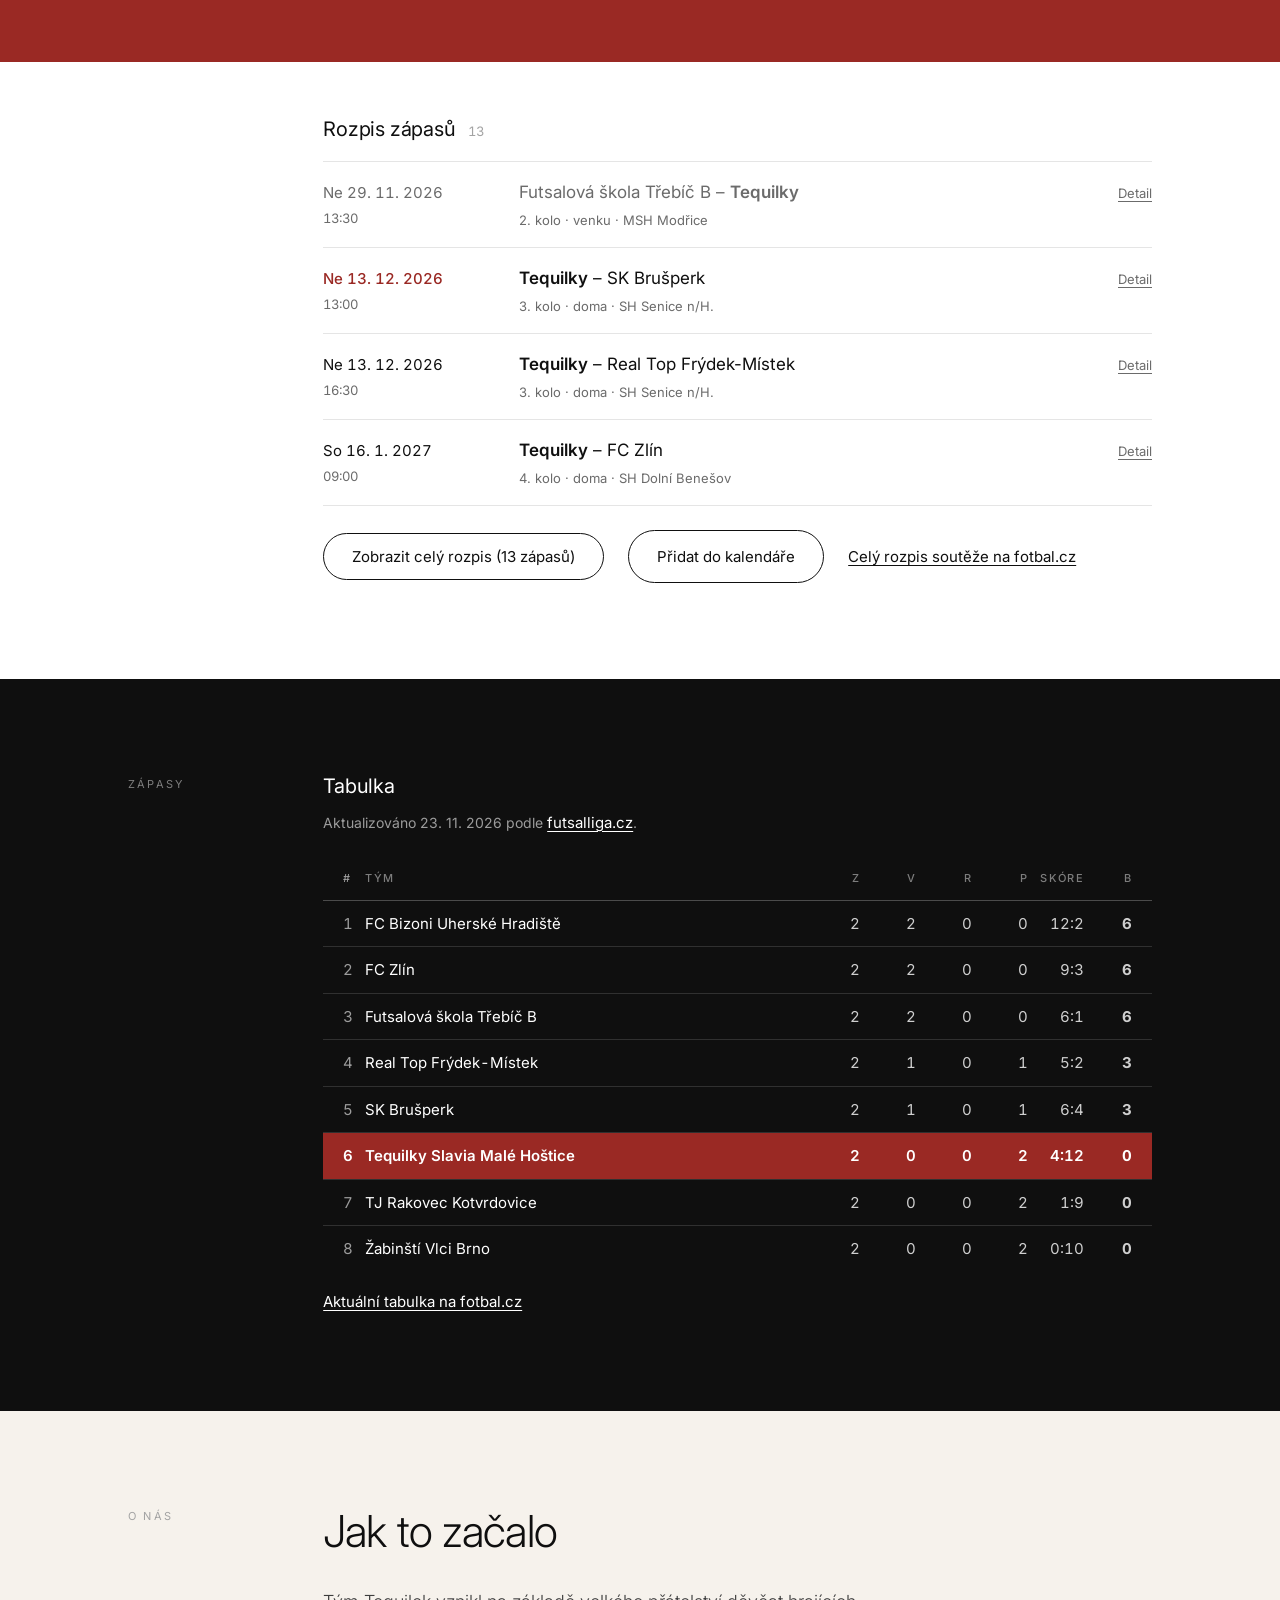
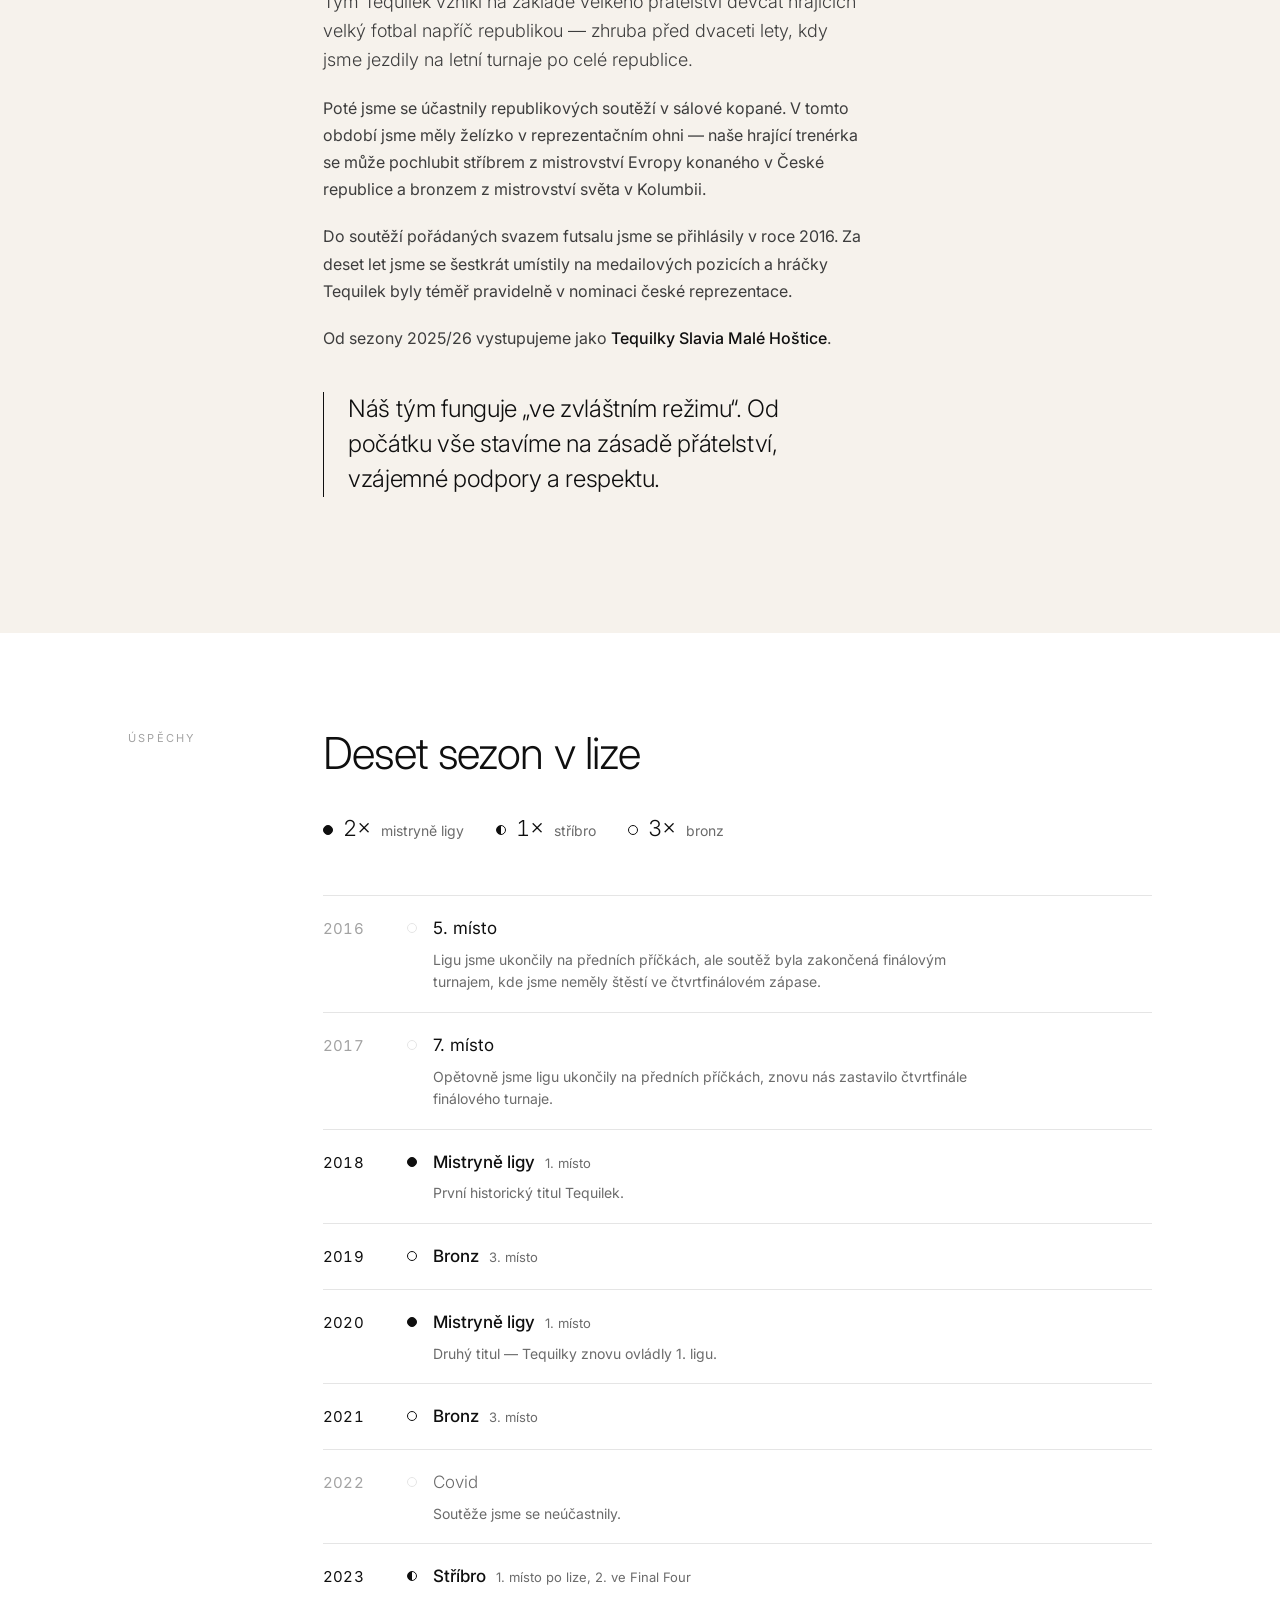
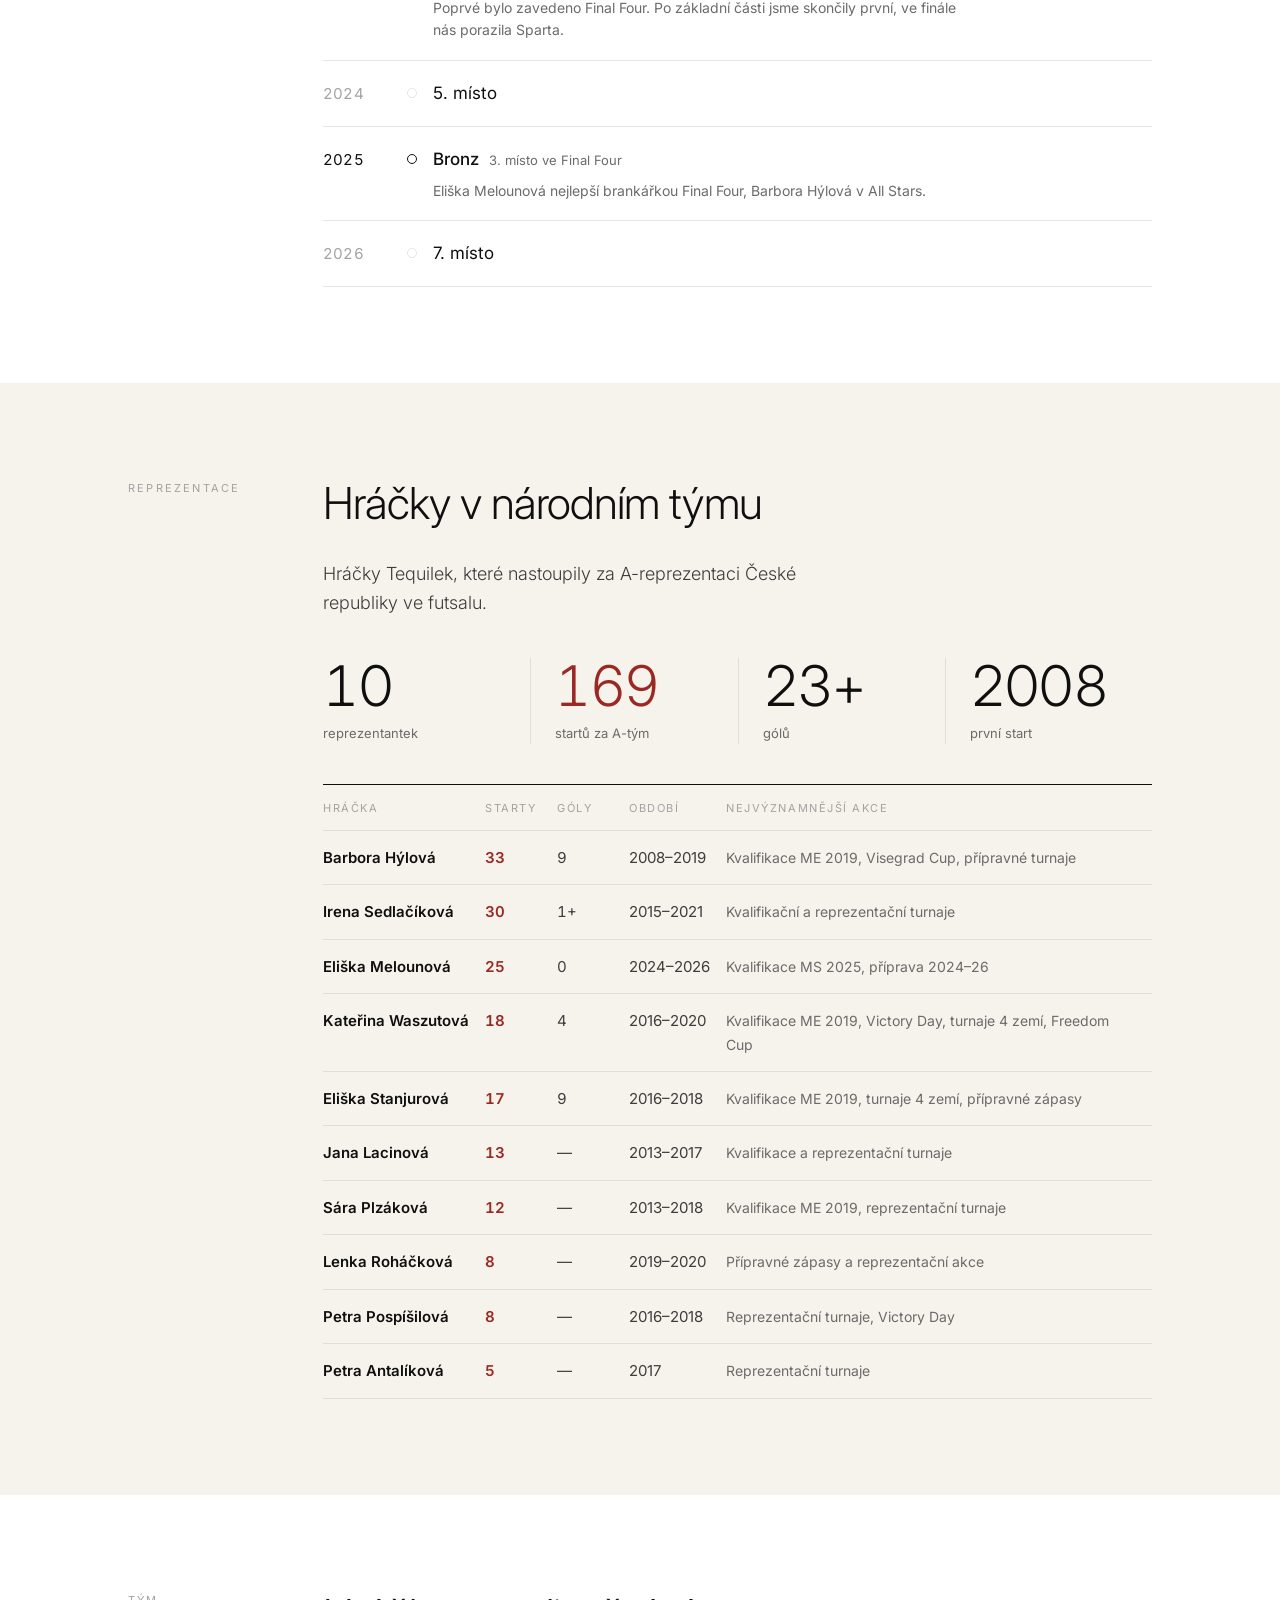
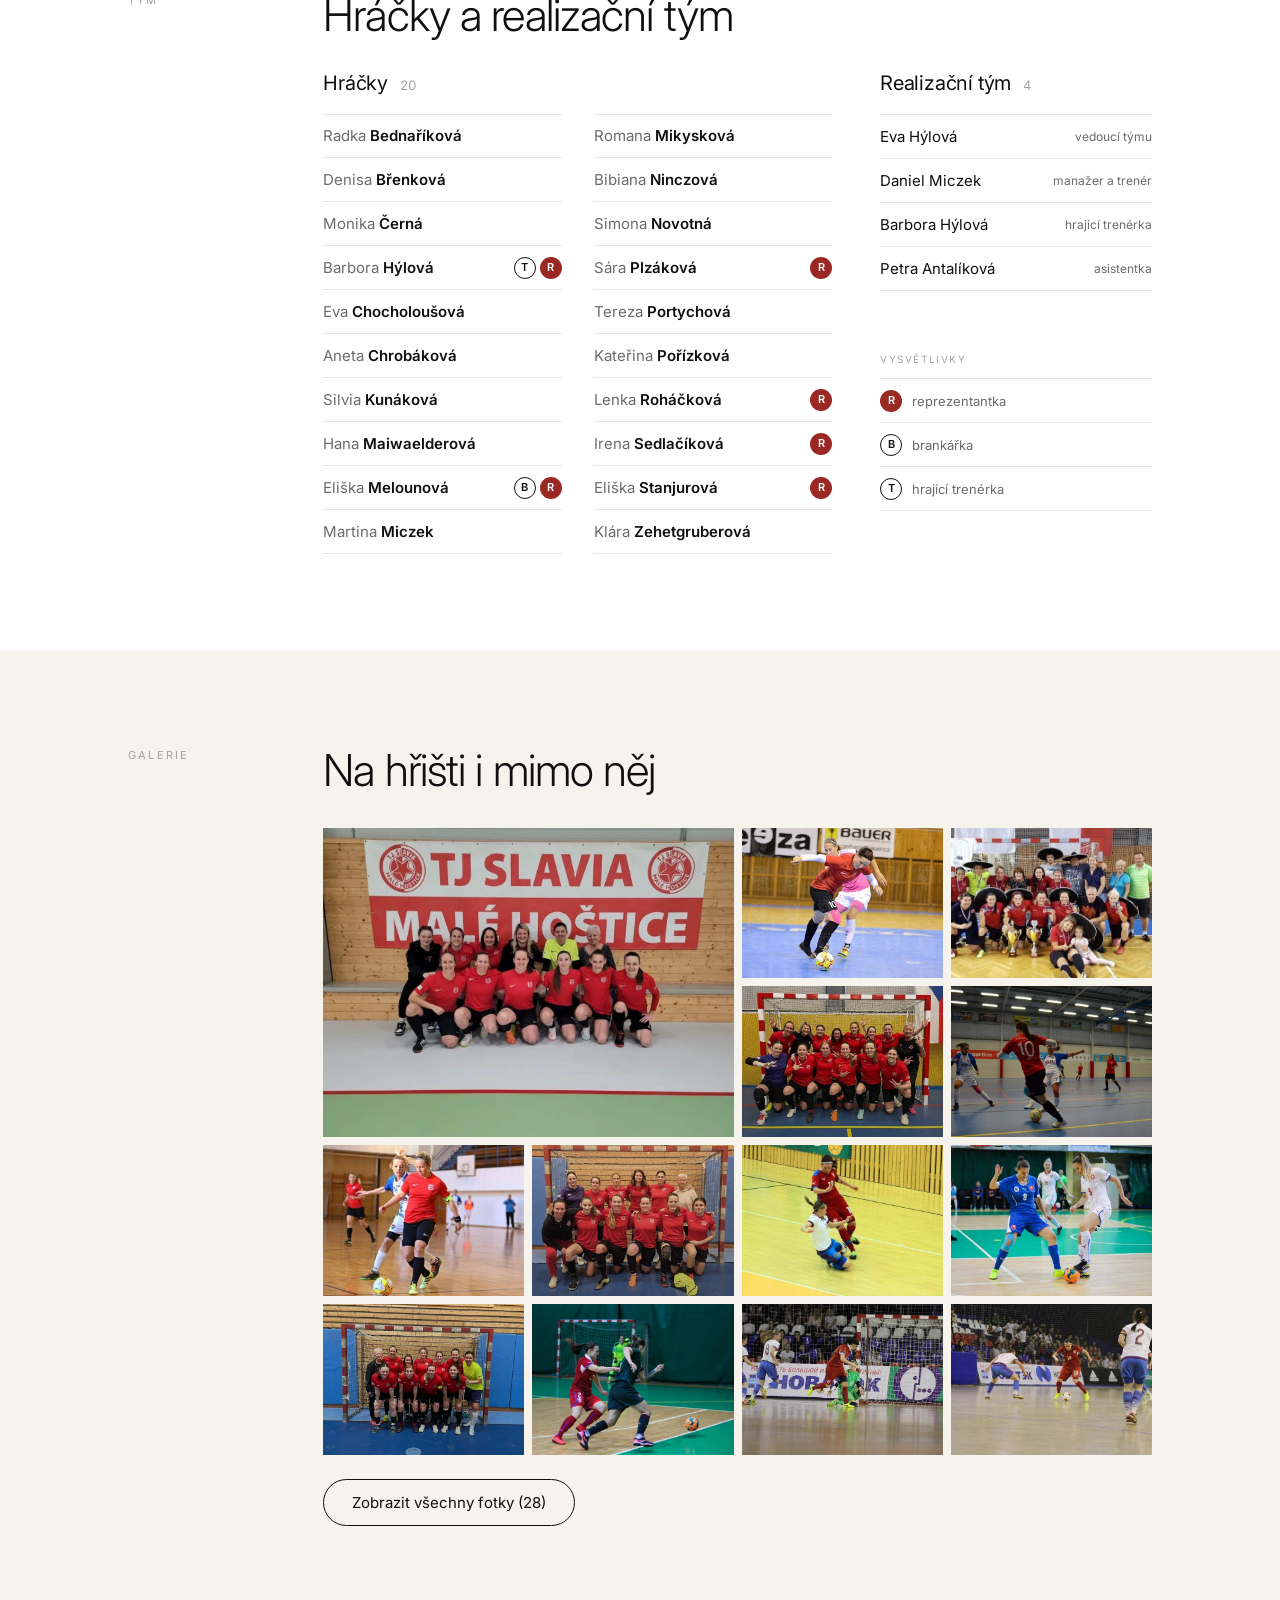
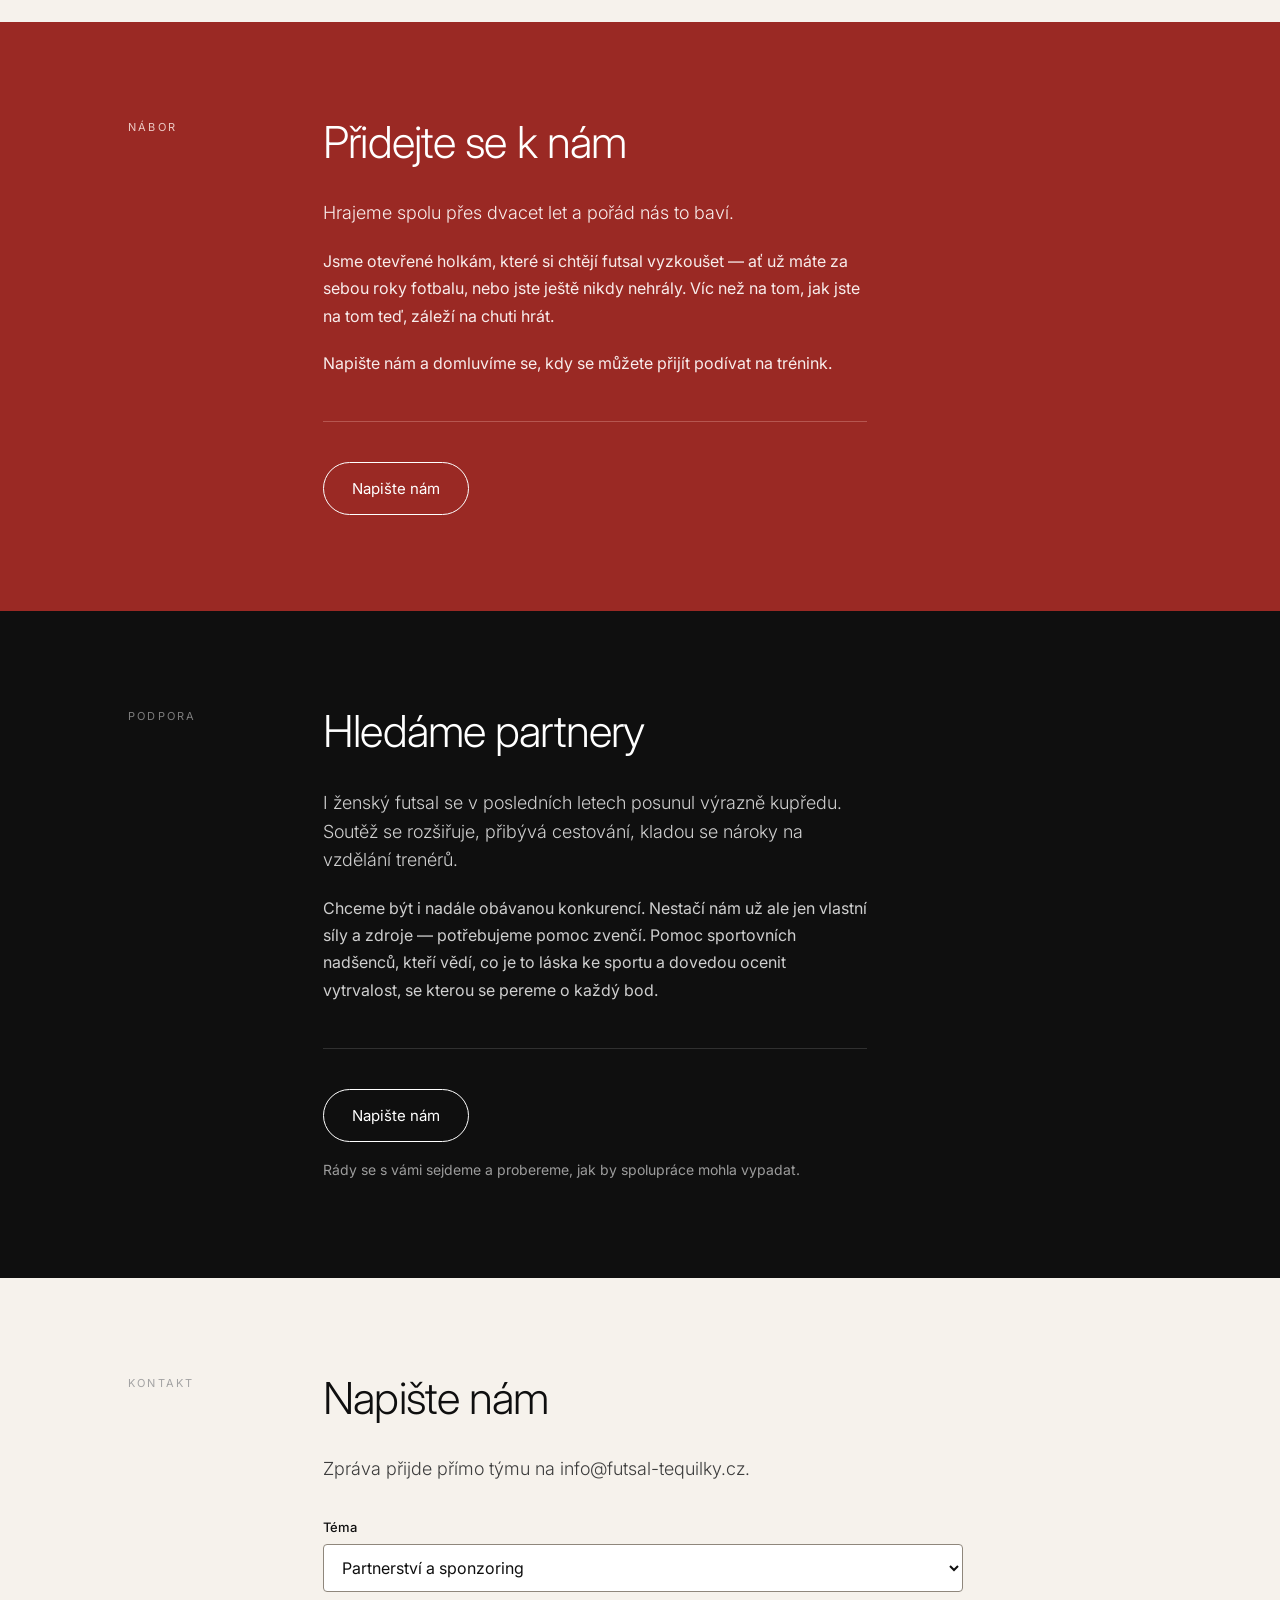
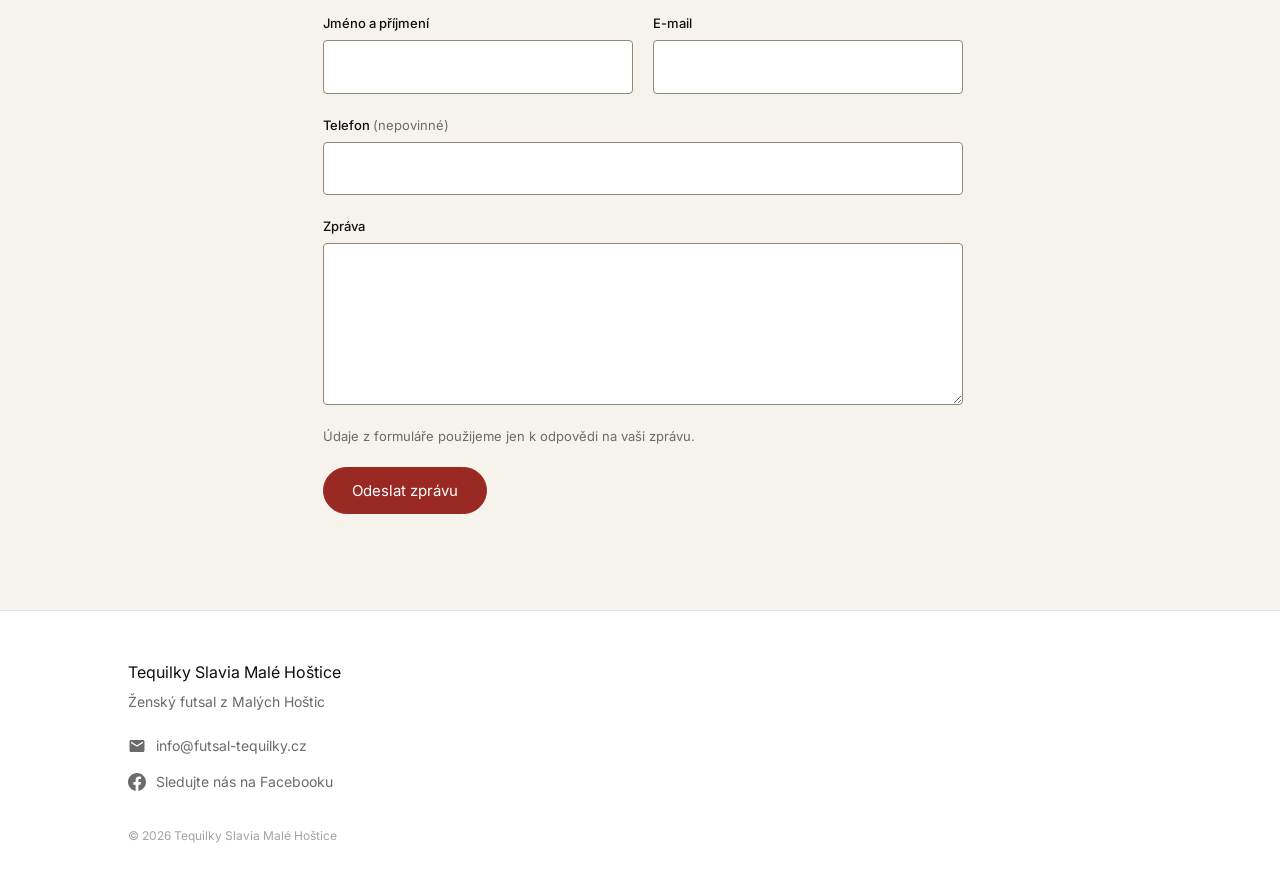
==== commit 8f0d2916: "results: update from futsalliga.cz" ====
--- a/index.html
+++ b/index.html
@@ -250,7 +250,7 @@
     <p class="section__label">Zápasy</p>
     <div class="section__body">
       <h2 class="subhead">Tabulka</h2>
-      <p class="standings__note">Aktualizováno 14.&nbsp;11.&nbsp;2026 podle <a class="link" href="https://2lz.futsalliga.cz/standings/2027/11" target="_blank" rel="noopener">futsalliga.cz</a>.</p>
+      <p class="standings__note">Aktualizováno 23.&nbsp;11.&nbsp;2026 podle <a class="link" href="https://2lz.futsalliga.cz/standings/2027/11" target="_blank" rel="noopener">futsalliga.cz</a>.</p>
       <table class="standings">
         <caption class="sr-only">Tabulka 2. futsalové ligy žen, skupina východ, sezona 2026/27</caption>
         <thead>
@@ -269,11 +269,11 @@
             <tr><td class="num">1</td><th scope="row">FC Bizoni Uherské Hradiště</th><td class="num">2</td><td class="num opt">2</td><td class="num opt">0</td><td class="num opt">0</td><td class="num">12:2</td><td class="num"><b>6</b></td></tr>
             <tr><td class="num">2</td><th scope="row">FC Zlín</th><td class="num">2</td><td class="num opt">2</td><td class="num opt">0</td><td class="num opt">0</td><td class="num">9:3</td><td class="num"><b>6</b></td></tr>
             <tr><td class="num">3</td><th scope="row">Futsalová škola Třebíč B</th><td class="num">2</td><td class="num opt">2</td><td class="num opt">0</td><td class="num opt">0</td><td class="num">6:1</td><td class="num"><b>6</b></td></tr>
-            <tr><td class="num">4</td><th scope="row">Real Top Frýdek-Místek</th><td class="num">1</td><td class="num opt">0</td><td class="num opt">0</td><td class="num opt">1</td><td class="num">0:2</td><td class="num"><b>0</b></td></tr>
-            <tr><td class="num">5</td><th scope="row">SK Brušperk</th><td class="num">1</td><td class="num opt">0</td><td class="num opt">0</td><td class="num opt">1</td><td class="num">1:4</td><td class="num"><b>0</b></td></tr>
+            <tr><td class="num">4</td><th scope="row">Real Top Frýdek-Místek</th><td class="num">2</td><td class="num opt">1</td><td class="num opt">0</td><td class="num opt">1</td><td class="num">5:2</td><td class="num"><b>3</b></td></tr>
+            <tr><td class="num">5</td><th scope="row">SK Brušperk</th><td class="num">2</td><td class="num opt">1</td><td class="num opt">0</td><td class="num opt">1</td><td class="num">6:4</td><td class="num"><b>3</b></td></tr>
             <tr class="is-us"><td class="num">6</td><th scope="row">Tequilky Slavia Malé Hoštice</th><td class="num">2</td><td class="num opt">0</td><td class="num opt">0</td><td class="num opt">2</td><td class="num">4:12</td><td class="num"><b>0</b></td></tr>
             <tr><td class="num">7</td><th scope="row">TJ Rakovec Kotvrdovice</th><td class="num">2</td><td class="num opt">0</td><td class="num opt">0</td><td class="num opt">2</td><td class="num">1:9</td><td class="num"><b>0</b></td></tr>
-            <tr><td class="num">8</td><th scope="row">Žabinští Vlci Brno</th><td class="num">0</td><td class="num opt">0</td><td class="num opt">0</td><td class="num opt">0</td><td class="num">0:0</td><td class="num"><b>0</b></td></tr>
+            <tr><td class="num">8</td><th scope="row">Žabinští Vlci Brno</th><td class="num">2</td><td class="num opt">0</td><td class="num opt">0</td><td class="num opt">2</td><td class="num">0:10</td><td class="num"><b>0</b></td></tr>
         </tbody>
       </table>
       <p class="standings__source"><a class="link" href="https://www.fotbal.cz/futsal/futsal/table/905df4cb-f29c-4c9a-bfa5-de5448f74716" target="_blank" rel="noopener">Aktuální tabulka na fotbal.cz</a></p>
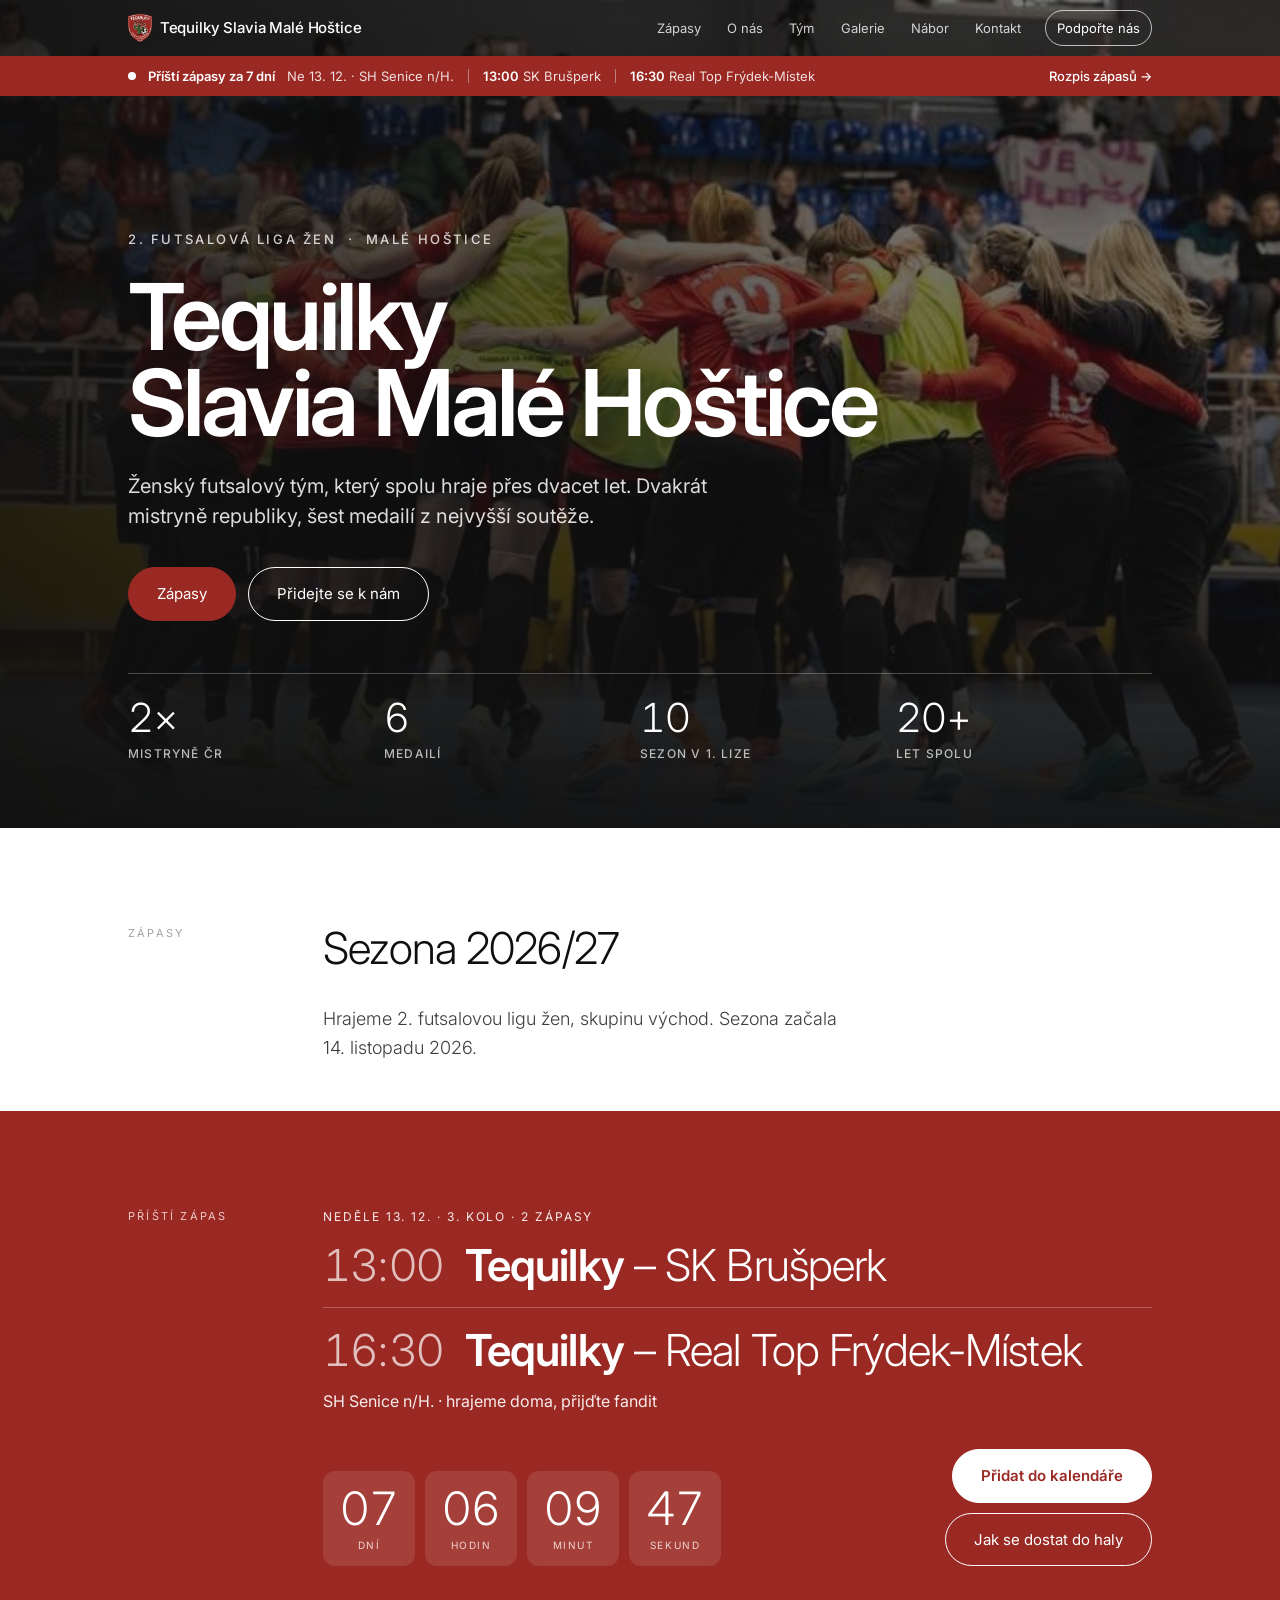
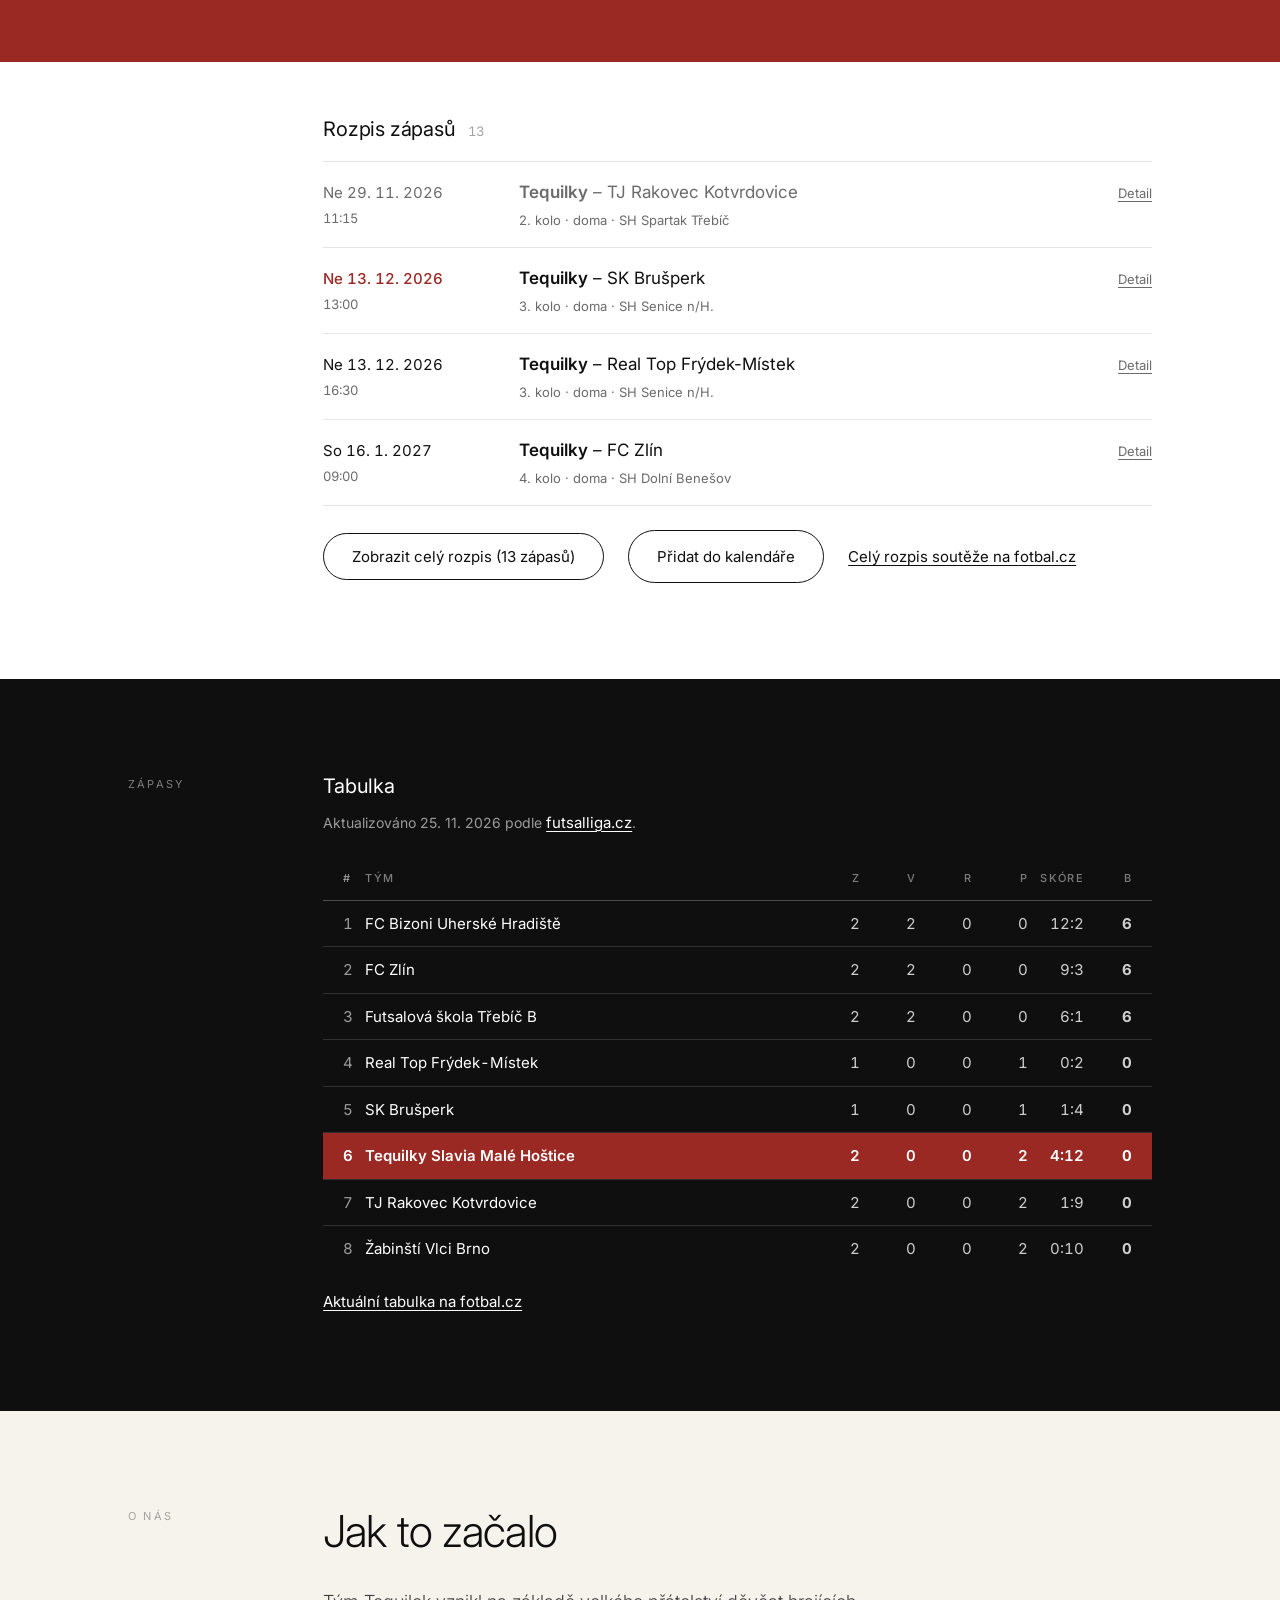
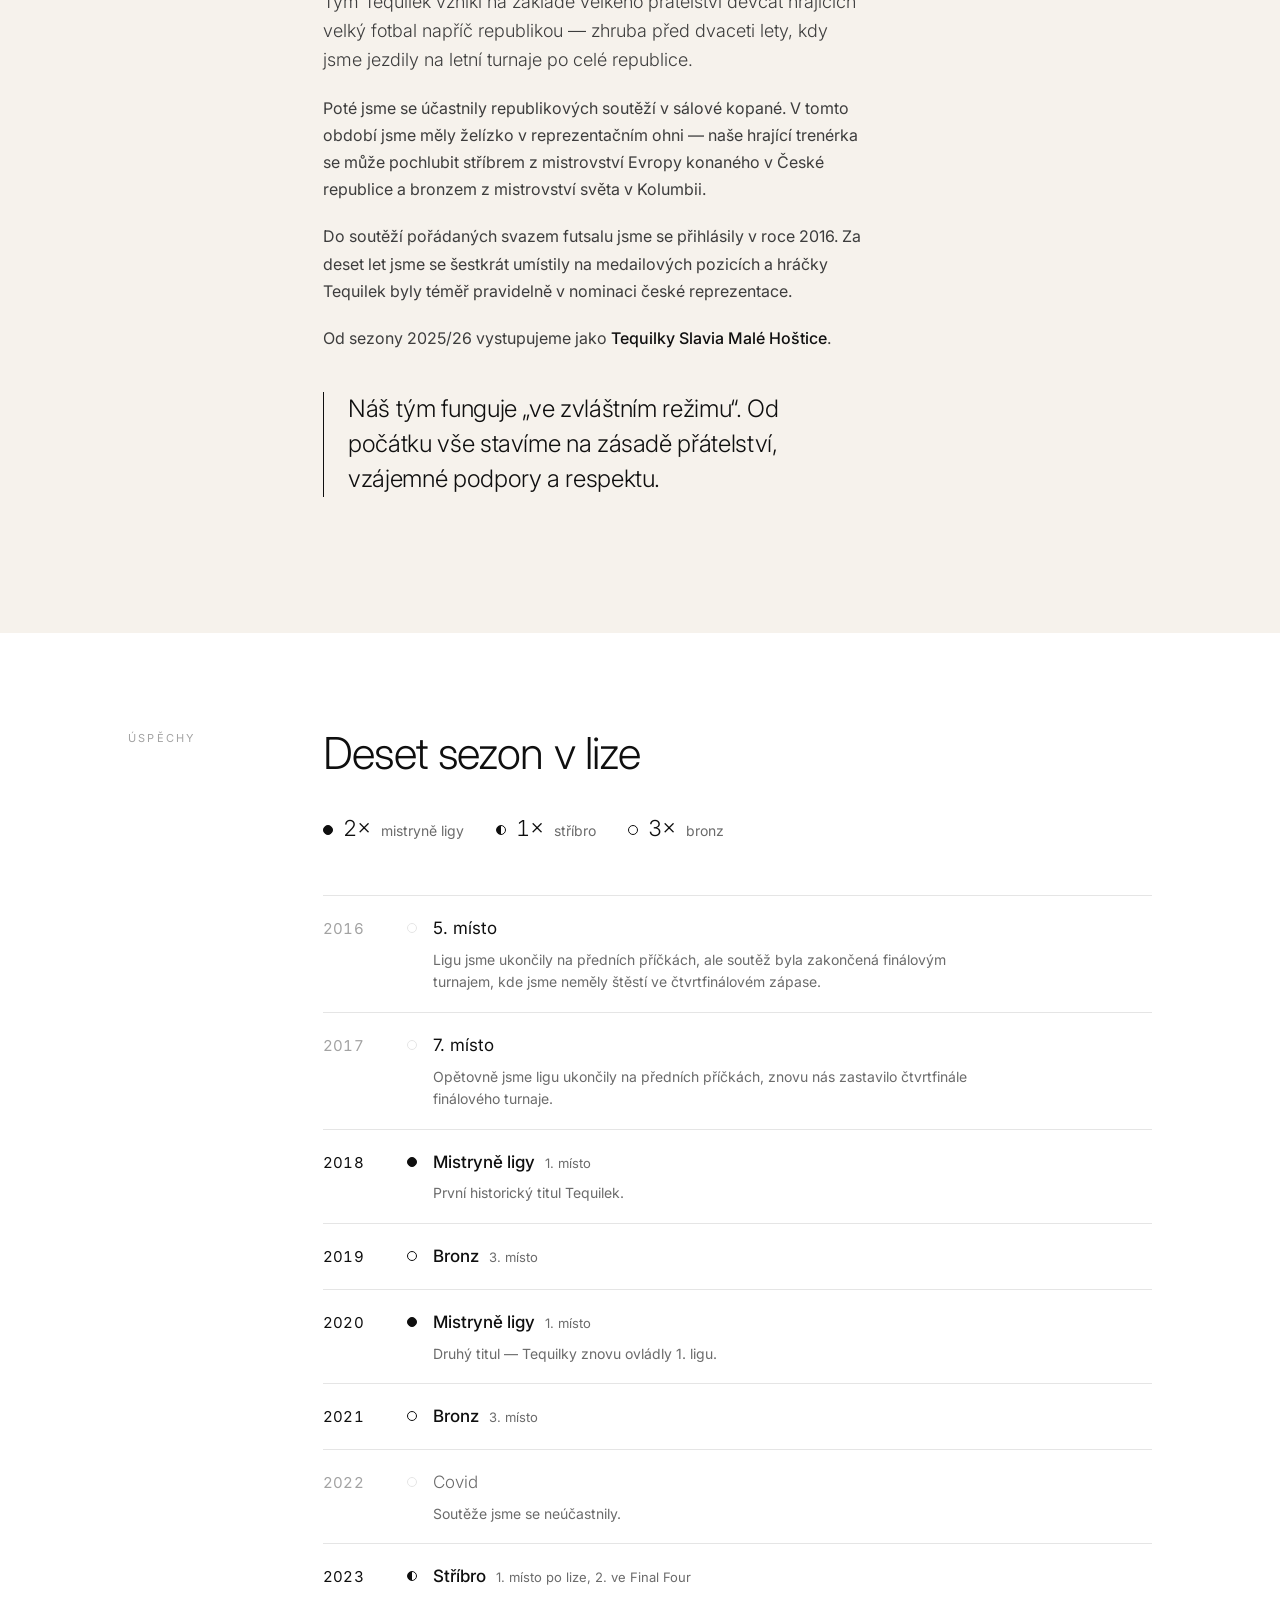
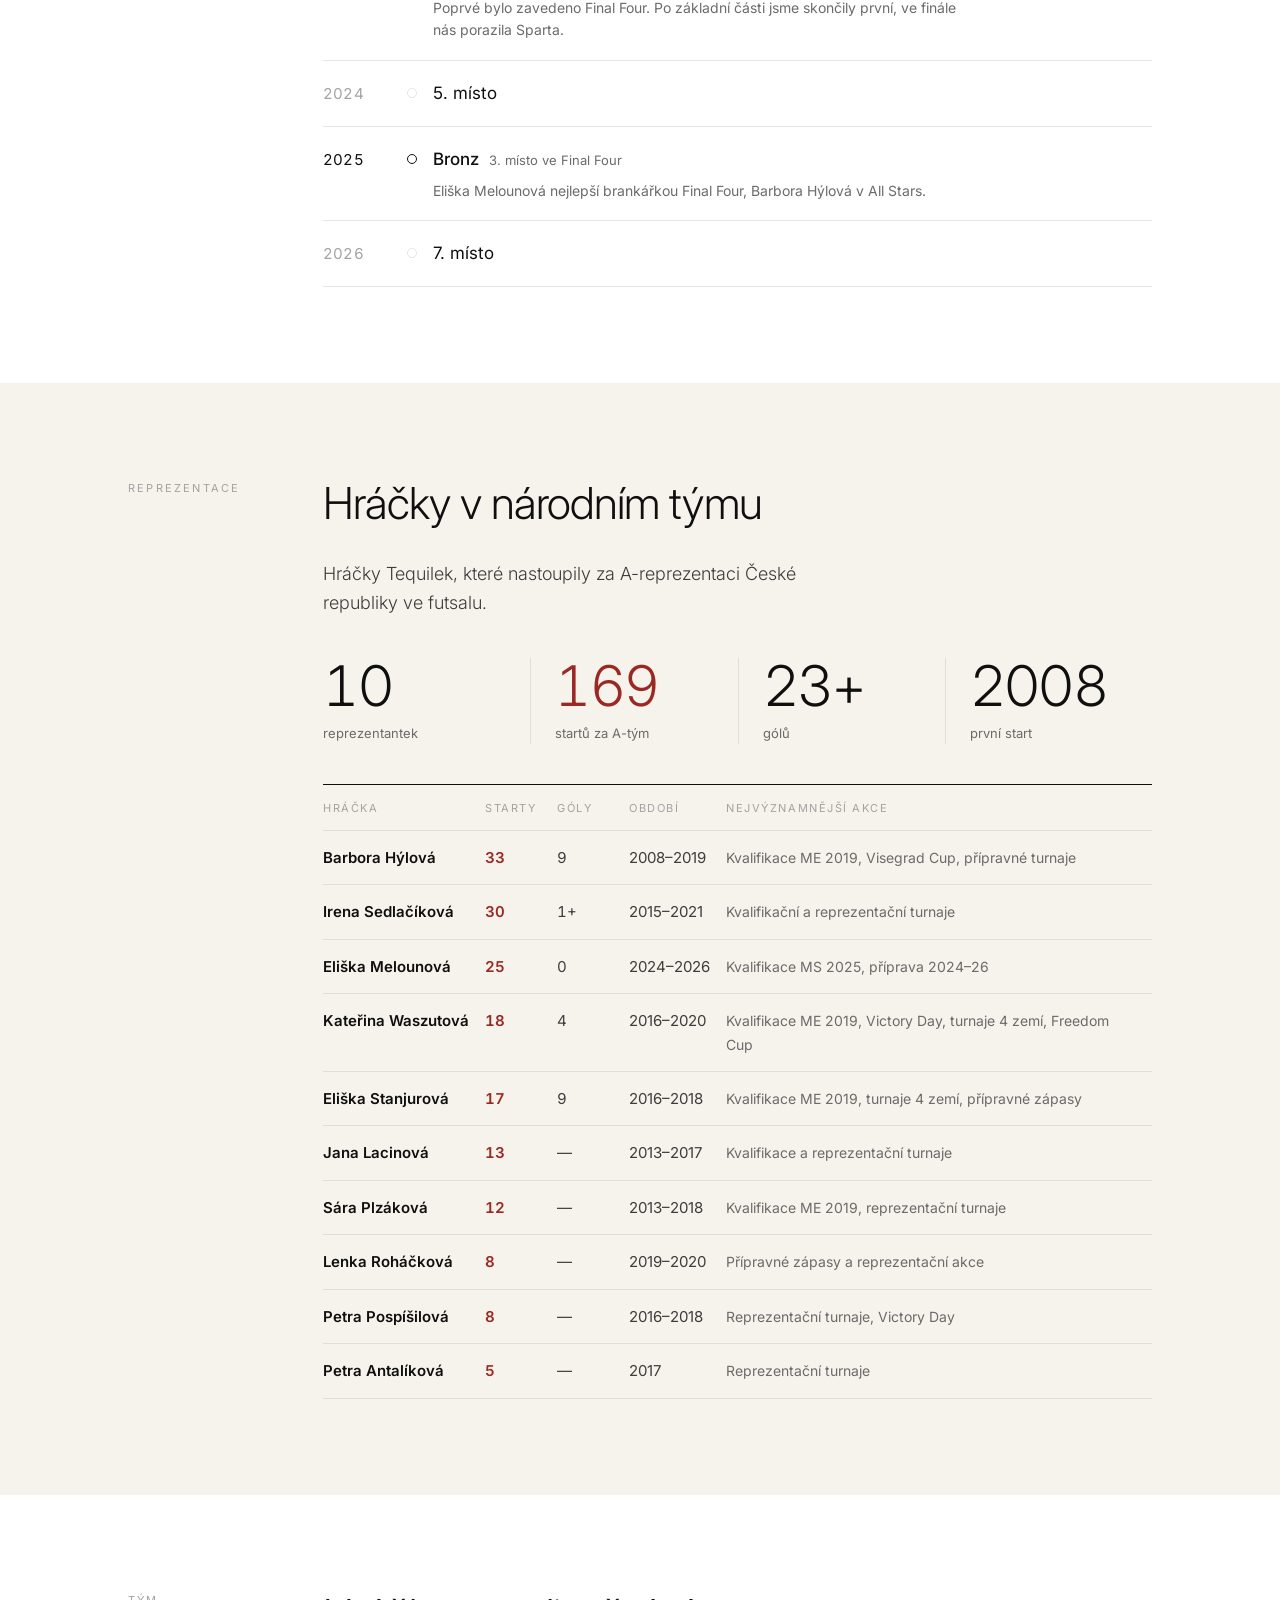
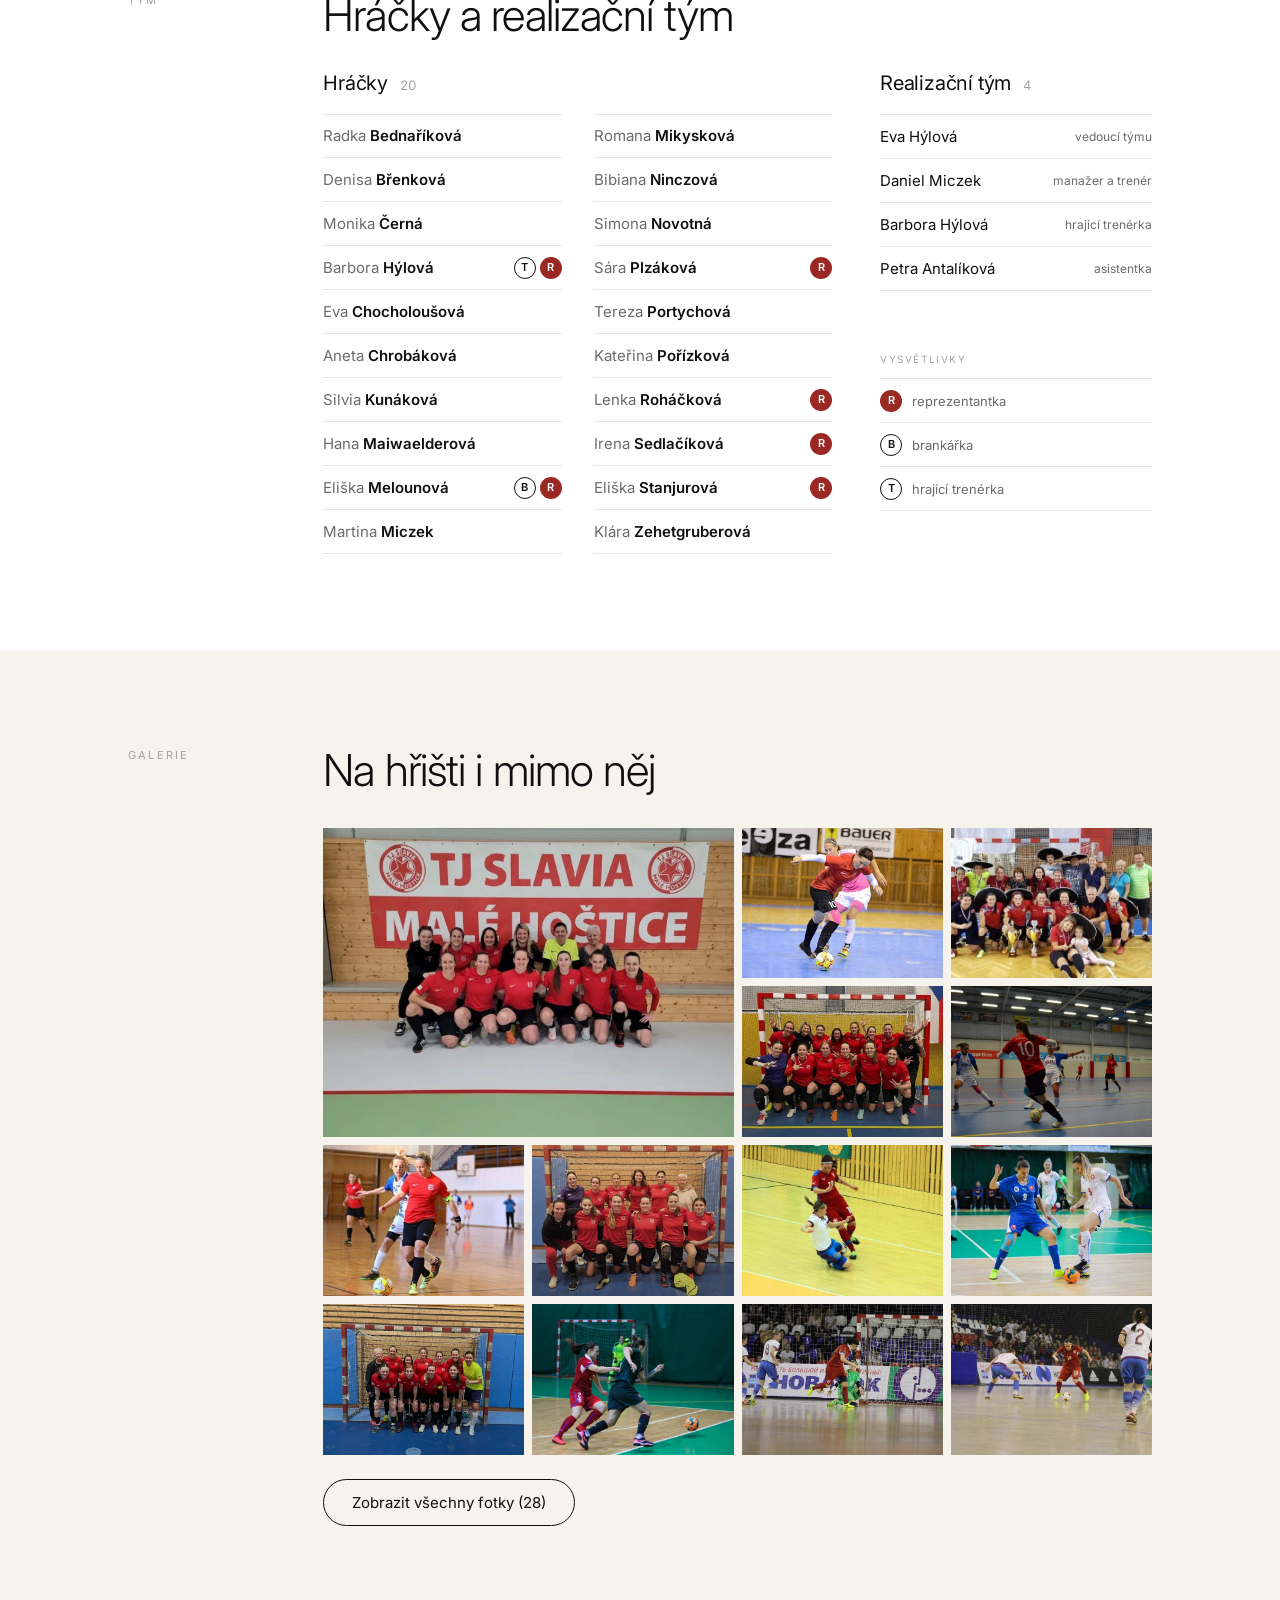
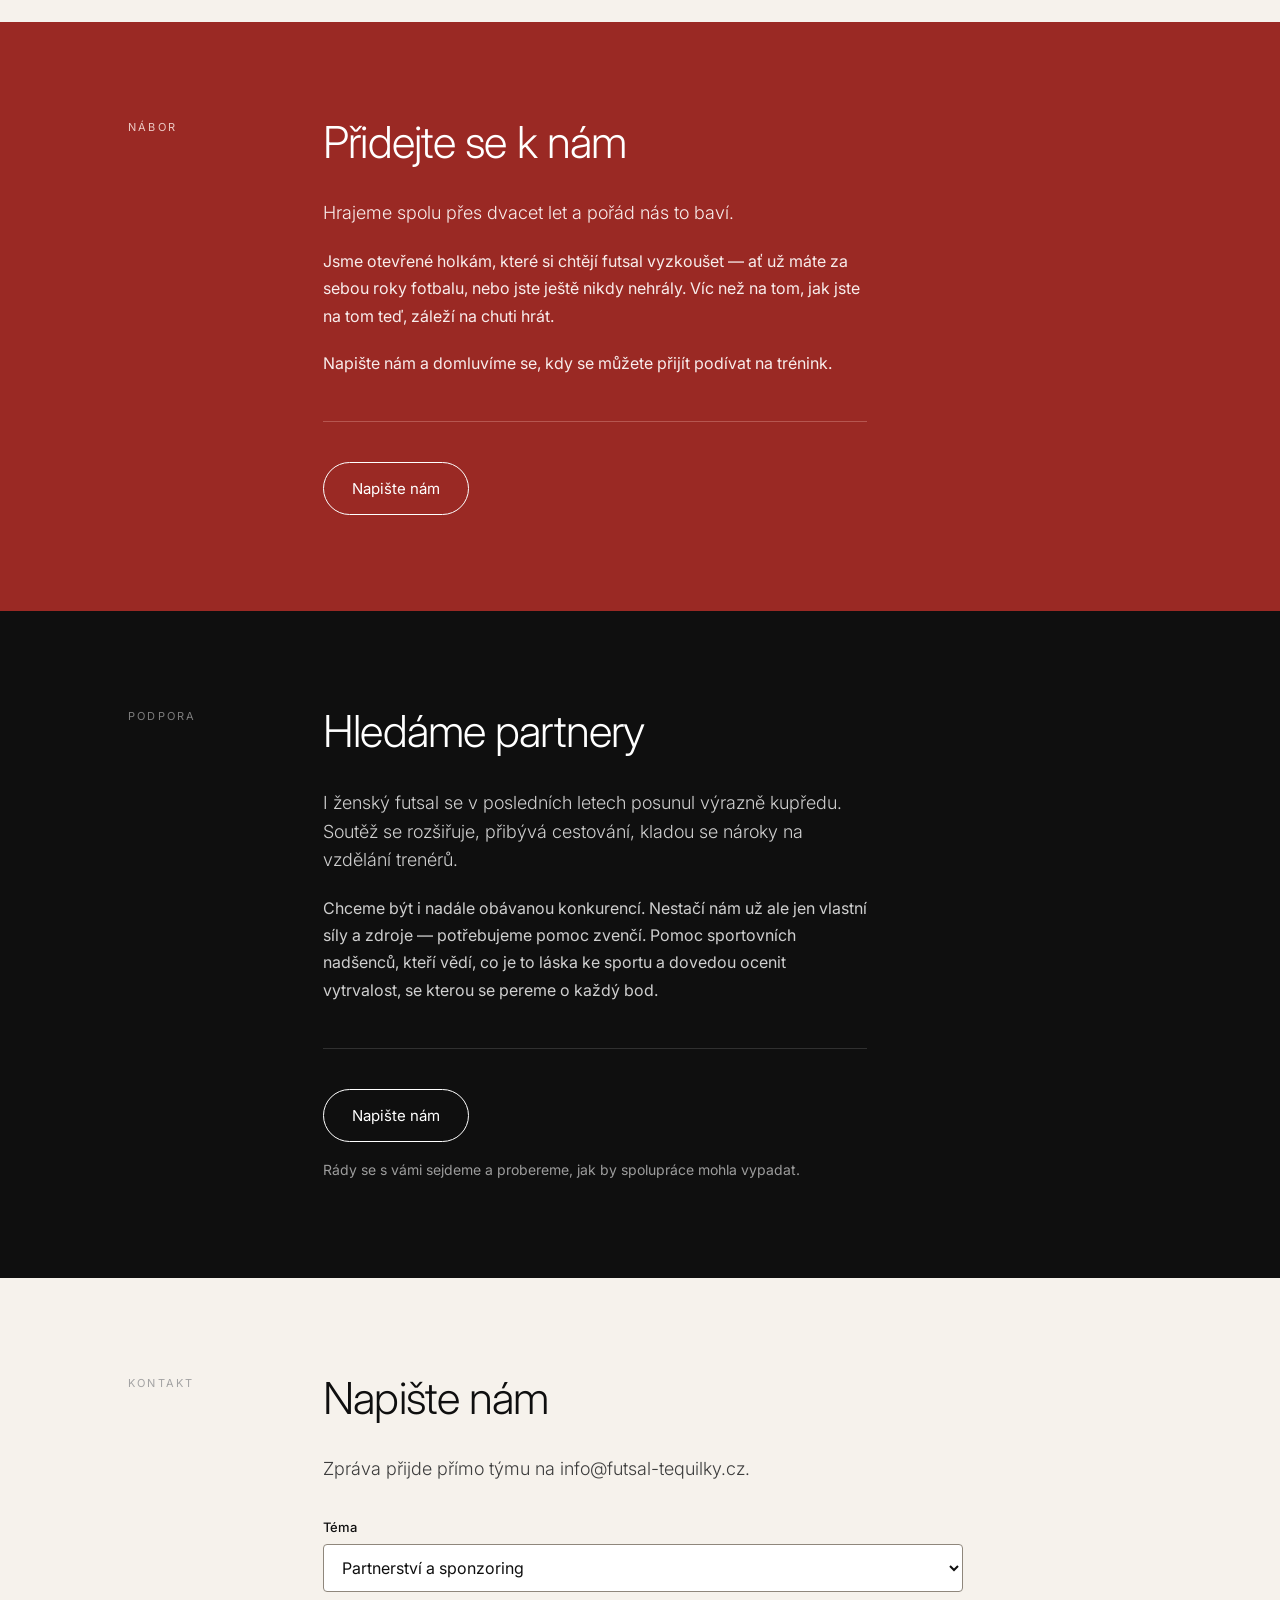
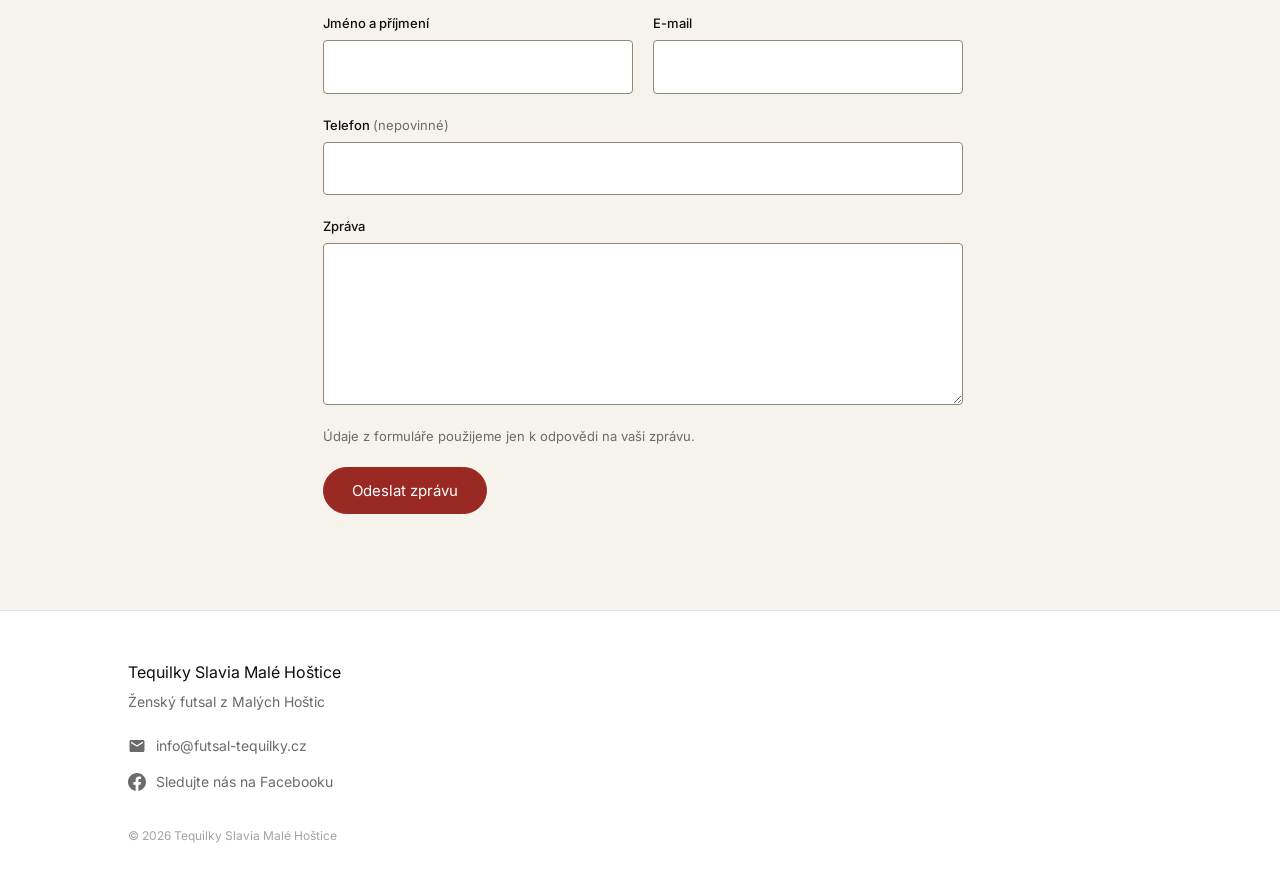
==== commit 99d1e4e7: "fixtures: Brno withdrew; round 2 moves to Třebíč (10:00 Třebíč B, 11:15 Kotvrdovice) The scraper now" ====
--- a/index.html
+++ b/index.html
@@ -147,21 +147,21 @@
             </span>
             <a class="fixture__link" href="https://www.fotbal.cz/futsal/zapasy/futsal/8a5cdc65-d68b-4fb6-9f2c-1adab389fb01" target="_blank" rel="noopener" aria-label="Detail zápasu FC Zlín – Tequilky Slavia Malé Hoštice na fotbal.cz">Detail</a>
           </li>
-          <li class="fixture" data-kickoff="2026-11-29T11:00:00+01:00">
-            <time class="fixture__when" datetime="2026-11-29T11:00+01:00"><span class="fixture__day">Ne 29.&nbsp;11.&nbsp;2026</span><span class="fixture__time">11:00</span></time>
-            <span class="fixture__match">
-              <span class="fixture__teams">Žabinští Vlci Brno – <b>Tequilky</b></span>
-              <span class="fixture__meta">2.&nbsp;kolo · venku · MSH Modřice</span>
-            </span>
-            <a class="fixture__link" href="https://www.fotbal.cz/futsal/zapasy/futsal/669c684e-245d-4efd-a85b-02ff5c367afa" target="_blank" rel="noopener" aria-label="Detail zápasu Žabinští Vlci Brno – Tequilky Slavia Malé Hoštice na fotbal.cz">Detail</a>
-          </li>
-          <li class="fixture" data-kickoff="2026-11-29T13:30:00+01:00">
-            <time class="fixture__when" datetime="2026-11-29T13:30+01:00"><span class="fixture__day">Ne 29.&nbsp;11.&nbsp;2026</span><span class="fixture__time">13:30</span></time>
+          <li class="fixture" data-kickoff="2026-11-29T10:00:00+01:00">
+            <time class="fixture__when" datetime="2026-11-29T10:00+01:00"><span class="fixture__day">Ne 29.&nbsp;11.&nbsp;2026</span><span class="fixture__time">10:00</span></time>
             <span class="fixture__match">
               <span class="fixture__teams">Futsalová škola Třebíč B – <b>Tequilky</b></span>
-              <span class="fixture__meta">2.&nbsp;kolo · venku · MSH Modřice</span>
+              <span class="fixture__meta">2.&nbsp;kolo · venku · SH Spartak Třebíč</span>
             </span>
             <a class="fixture__link" href="https://www.fotbal.cz/futsal/zapasy/futsal/6bf3ecc2-90e7-4580-944c-83808d1055f0" target="_blank" rel="noopener" aria-label="Detail zápasu Futsalová škola Třebíč B – Tequilky Slavia Malé Hoštice na fotbal.cz">Detail</a>
+          </li>
+          <li class="fixture" data-kickoff="2026-11-29T11:15:00+01:00">
+            <time class="fixture__when" datetime="2026-11-29T11:15+01:00"><span class="fixture__day">Ne 29.&nbsp;11.&nbsp;2026</span><span class="fixture__time">11:15</span></time>
+            <span class="fixture__match">
+              <span class="fixture__teams"><b>Tequilky</b> – TJ Rakovec Kotvrdovice</span>
+              <span class="fixture__meta">2.&nbsp;kolo · doma · SH Spartak Třebíč</span>
+            </span>
+            <a class="fixture__link" href="https://2lz.futsalliga.cz/match/1884" target="_blank" rel="noopener" aria-label="Detail zápasu Tequilky Slavia Malé Hoštice – TJ Rakovec Kotvrdovice na futsalliga.cz">Detail</a>
           </li>
           <li class="fixture" data-kickoff="2026-12-13T13:00:00+01:00">
             <time class="fixture__when" datetime="2026-12-13T13:00+01:00"><span class="fixture__day">Ne 13.&nbsp;12.&nbsp;2026</span><span class="fixture__time">13:00</span></time>
@@ -202,14 +202,6 @@
               <span class="fixture__meta">4.&nbsp;kolo · doma · SH Dolní Benešov</span>
             </span>
             <a class="fixture__link" href="https://www.fotbal.cz/futsal/zapasy/futsal/08acad51-d5fe-42fa-a924-119b8fc1fcf1" target="_blank" rel="noopener" aria-label="Detail zápasu Tequilky Slavia Malé Hoštice – TJ Rakovec Kotvrdovice na fotbal.cz">Detail</a>
-          </li>
-          <li class="fixture" data-kickoff="2027-01-31T10:00:00+01:00">
-            <time class="fixture__when" datetime="2027-01-31T10:00+01:00"><span class="fixture__day">Ne 31.&nbsp;1.&nbsp;2027</span><span class="fixture__time">10:00</span></time>
-            <span class="fixture__match">
-              <span class="fixture__teams"><b>Tequilky</b> – Žabinští Vlci Brno</span>
-              <span class="fixture__meta">5.&nbsp;kolo · doma · SH Jedovnice</span>
-            </span>
-            <a class="fixture__link" href="https://www.fotbal.cz/futsal/zapasy/futsal/b664bf07-295e-4e2c-b1cf-36620ab6b905" target="_blank" rel="noopener" aria-label="Detail zápasu Tequilky Slavia Malé Hoštice – Žabinští Vlci Brno na fotbal.cz">Detail</a>
           </li>
           <li class="fixture" data-kickoff="2027-01-31T11:30:00+01:00">
             <time class="fixture__when" datetime="2027-01-31T11:30+01:00"><span class="fixture__day">Ne 31.&nbsp;1.&nbsp;2027</span><span class="fixture__time">11:30</span></time>
@@ -250,7 +242,7 @@
     <p class="section__label">Zápasy</p>
     <div class="section__body">
       <h2 class="subhead">Tabulka</h2>
-      <p class="standings__note">Aktualizováno 23.&nbsp;11.&nbsp;2026 podle <a class="link" href="https://2lz.futsalliga.cz/standings/2027/11" target="_blank" rel="noopener">futsalliga.cz</a>.</p>
+      <p class="standings__note">Aktualizováno 25.&nbsp;11.&nbsp;2026 podle <a class="link" href="https://2lz.futsalliga.cz/standings/2027/11" target="_blank" rel="noopener">futsalliga.cz</a>.</p>
       <table class="standings">
         <caption class="sr-only">Tabulka 2. futsalové ligy žen, skupina východ, sezona 2026/27</caption>
         <thead>
@@ -269,8 +261,8 @@
             <tr><td class="num">1</td><th scope="row">FC Bizoni Uherské Hradiště</th><td class="num">2</td><td class="num opt">2</td><td class="num opt">0</td><td class="num opt">0</td><td class="num">12:2</td><td class="num"><b>6</b></td></tr>
             <tr><td class="num">2</td><th scope="row">FC Zlín</th><td class="num">2</td><td class="num opt">2</td><td class="num opt">0</td><td class="num opt">0</td><td class="num">9:3</td><td class="num"><b>6</b></td></tr>
             <tr><td class="num">3</td><th scope="row">Futsalová škola Třebíč B</th><td class="num">2</td><td class="num opt">2</td><td class="num opt">0</td><td class="num opt">0</td><td class="num">6:1</td><td class="num"><b>6</b></td></tr>
-            <tr><td class="num">4</td><th scope="row">Real Top Frýdek-Místek</th><td class="num">2</td><td class="num opt">1</td><td class="num opt">0</td><td class="num opt">1</td><td class="num">5:2</td><td class="num"><b>3</b></td></tr>
-            <tr><td class="num">5</td><th scope="row">SK Brušperk</th><td class="num">2</td><td class="num opt">1</td><td class="num opt">0</td><td class="num opt">1</td><td class="num">6:4</td><td class="num"><b>3</b></td></tr>
+            <tr><td class="num">4</td><th scope="row">Real Top Frýdek-Místek</th><td class="num">1</td><td class="num opt">0</td><td class="num opt">0</td><td class="num opt">1</td><td class="num">0:2</td><td class="num"><b>0</b></td></tr>
+            <tr><td class="num">5</td><th scope="row">SK Brušperk</th><td class="num">1</td><td class="num opt">0</td><td class="num opt">0</td><td class="num opt">1</td><td class="num">1:4</td><td class="num"><b>0</b></td></tr>
             <tr class="is-us"><td class="num">6</td><th scope="row">Tequilky Slavia Malé Hoštice</th><td class="num">2</td><td class="num opt">0</td><td class="num opt">0</td><td class="num opt">2</td><td class="num">4:12</td><td class="num"><b>0</b></td></tr>
             <tr><td class="num">7</td><th scope="row">TJ Rakovec Kotvrdovice</th><td class="num">2</td><td class="num opt">0</td><td class="num opt">0</td><td class="num opt">2</td><td class="num">1:9</td><td class="num"><b>0</b></td></tr>
             <tr><td class="num">8</td><th scope="row">Žabinští Vlci Brno</th><td class="num">2</td><td class="num opt">0</td><td class="num opt">0</td><td class="num opt">2</td><td class="num">0:10</td><td class="num"><b>0</b></td></tr>
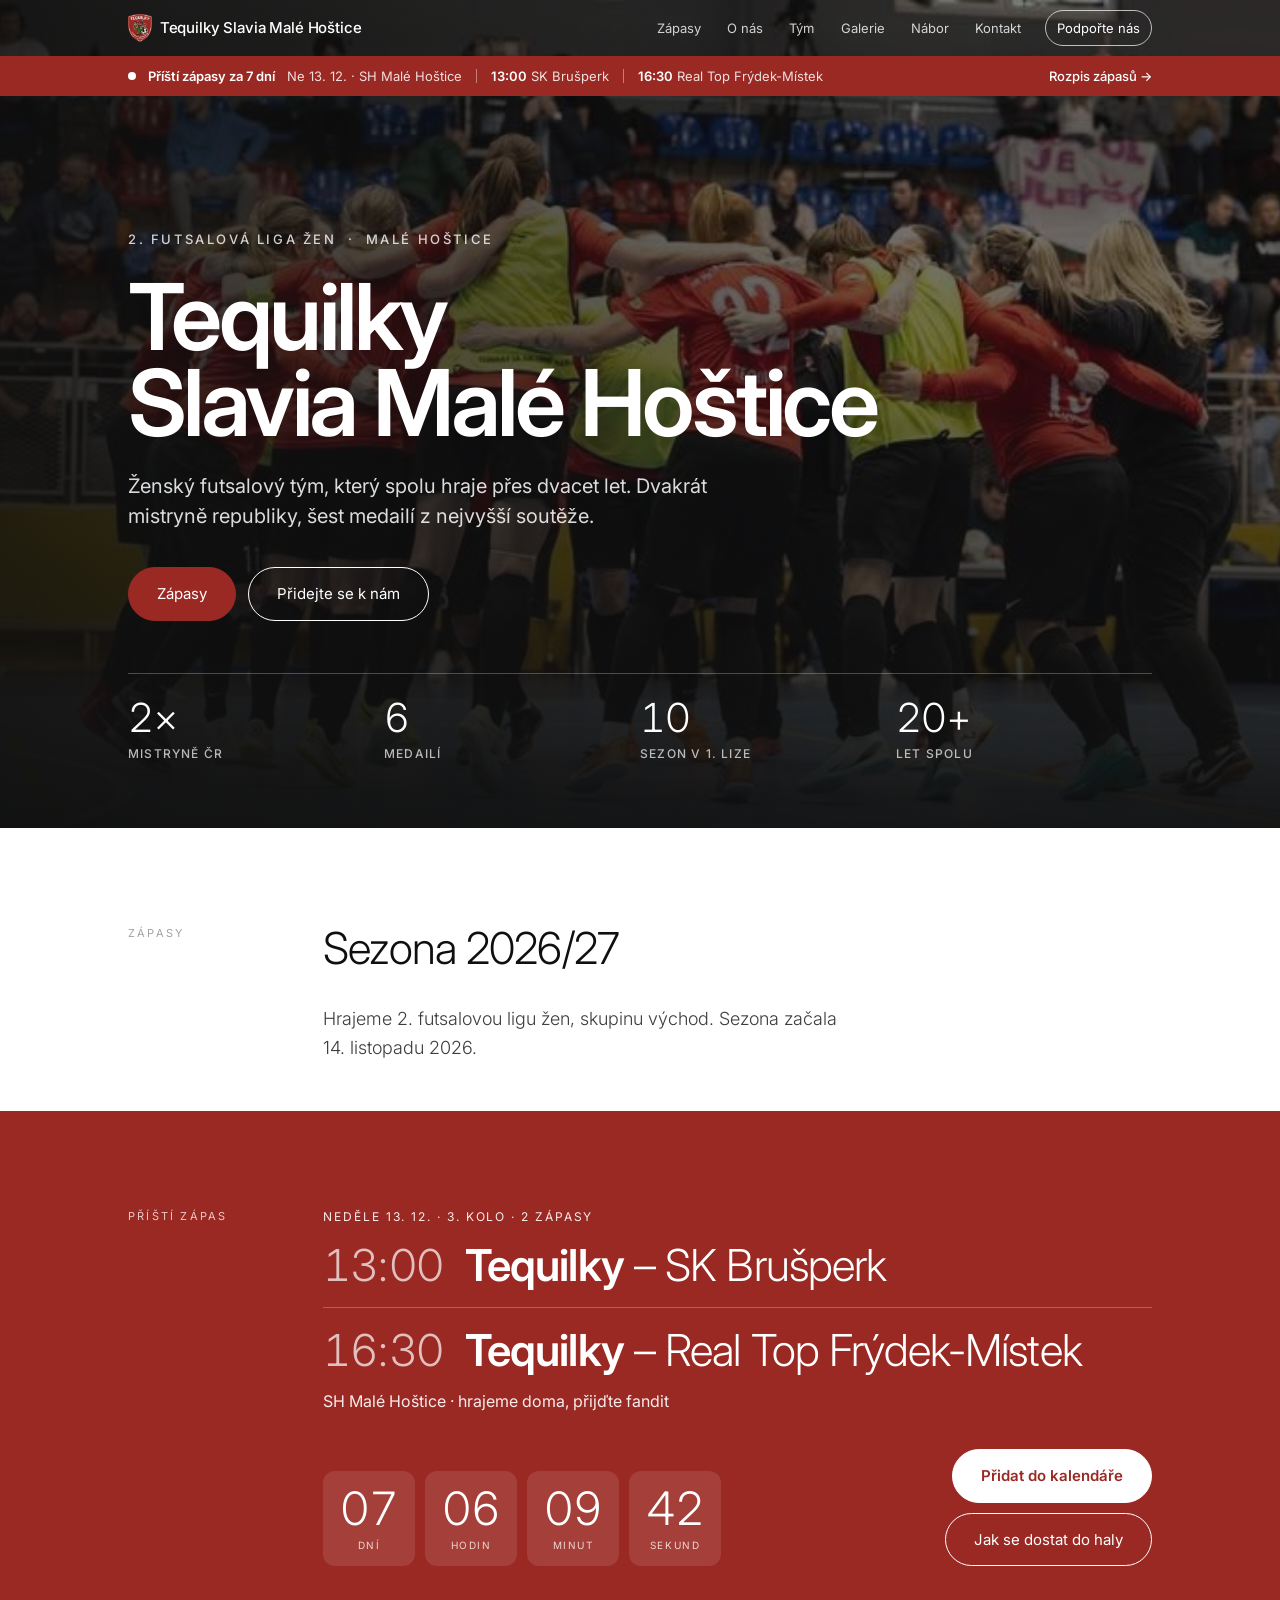
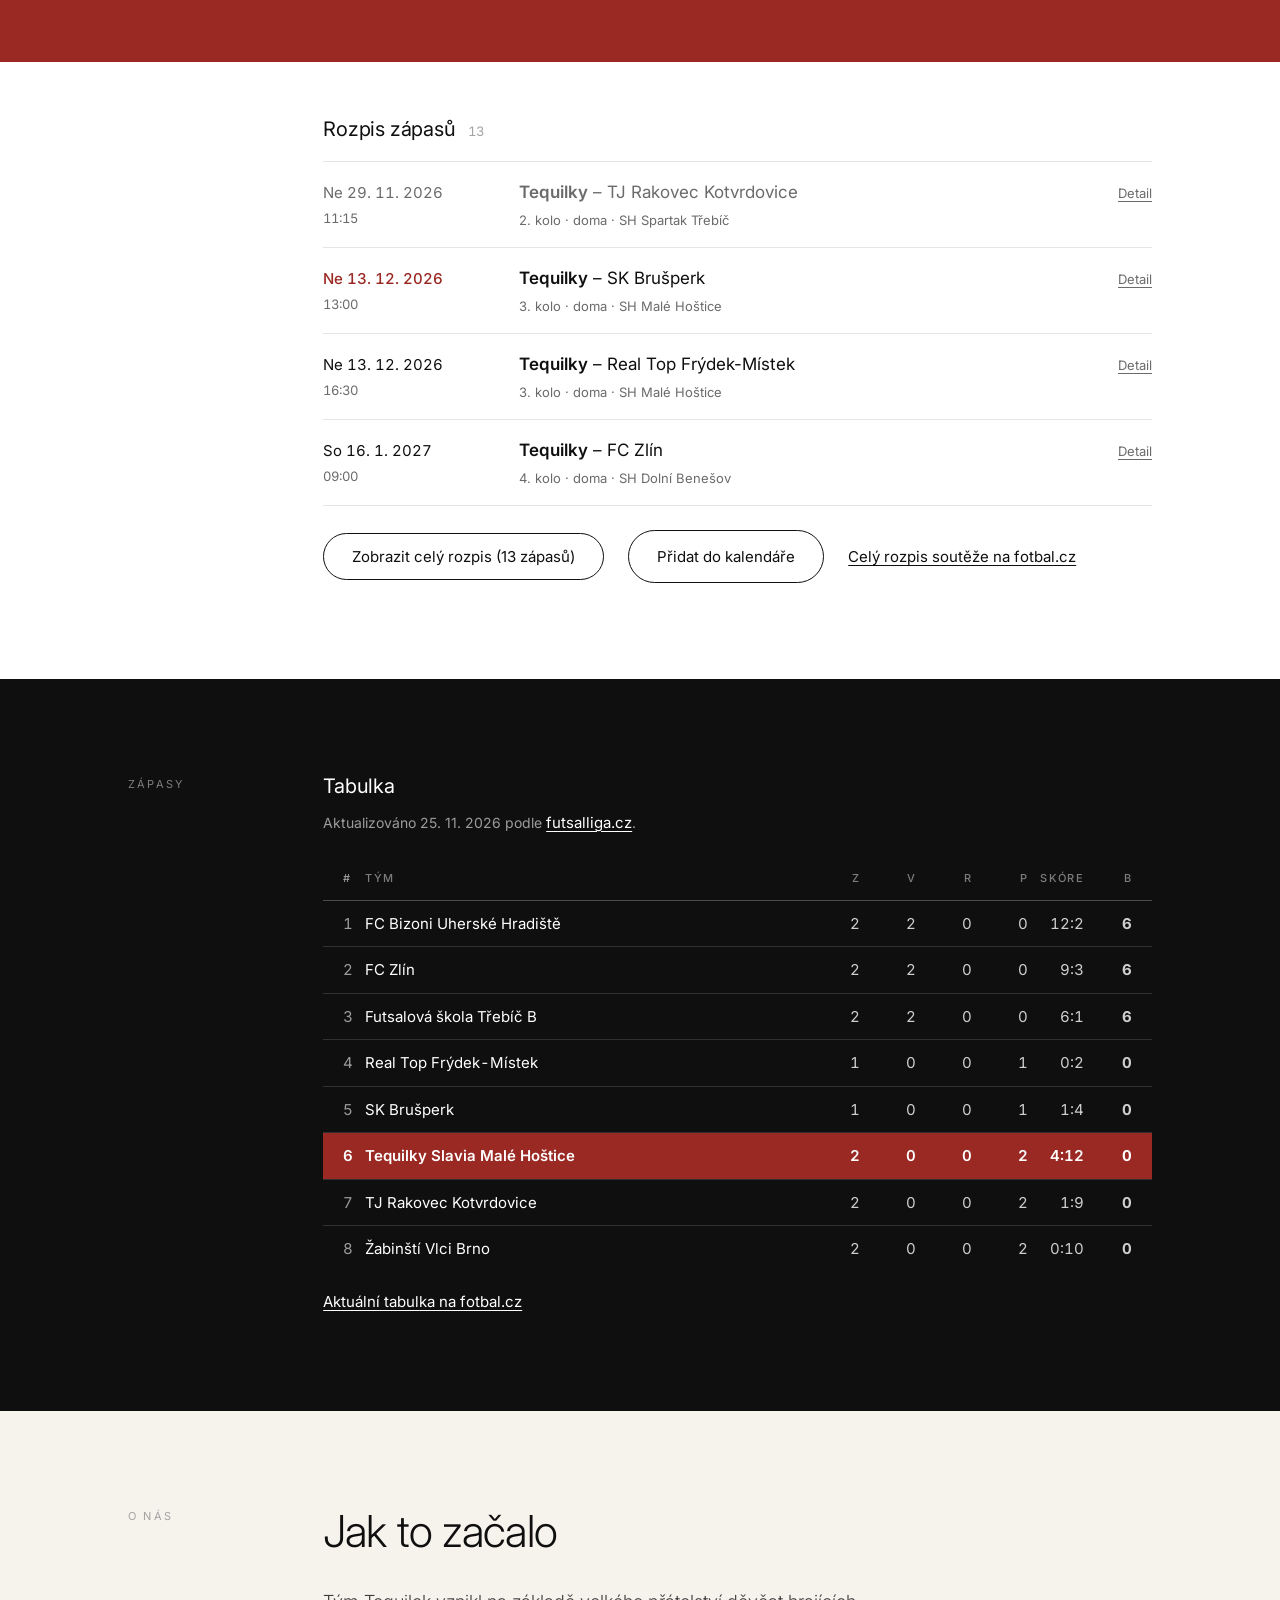
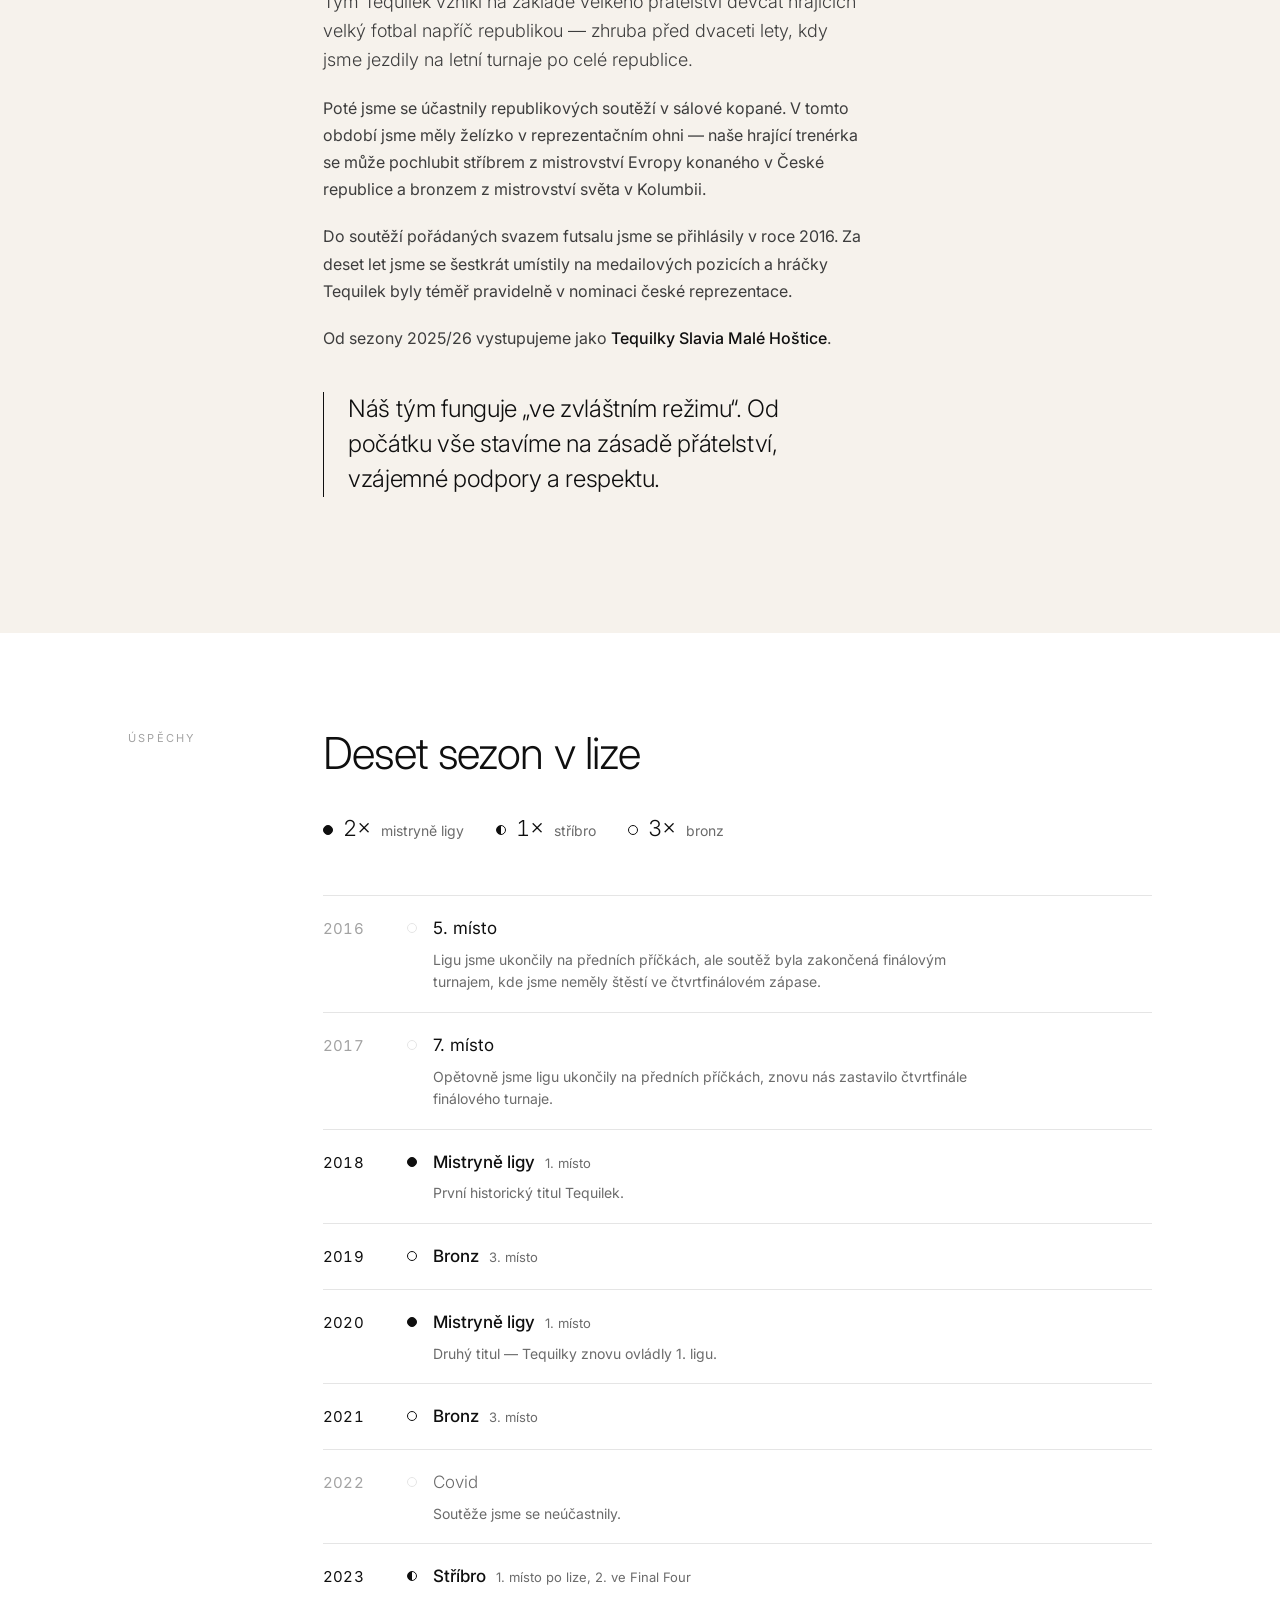
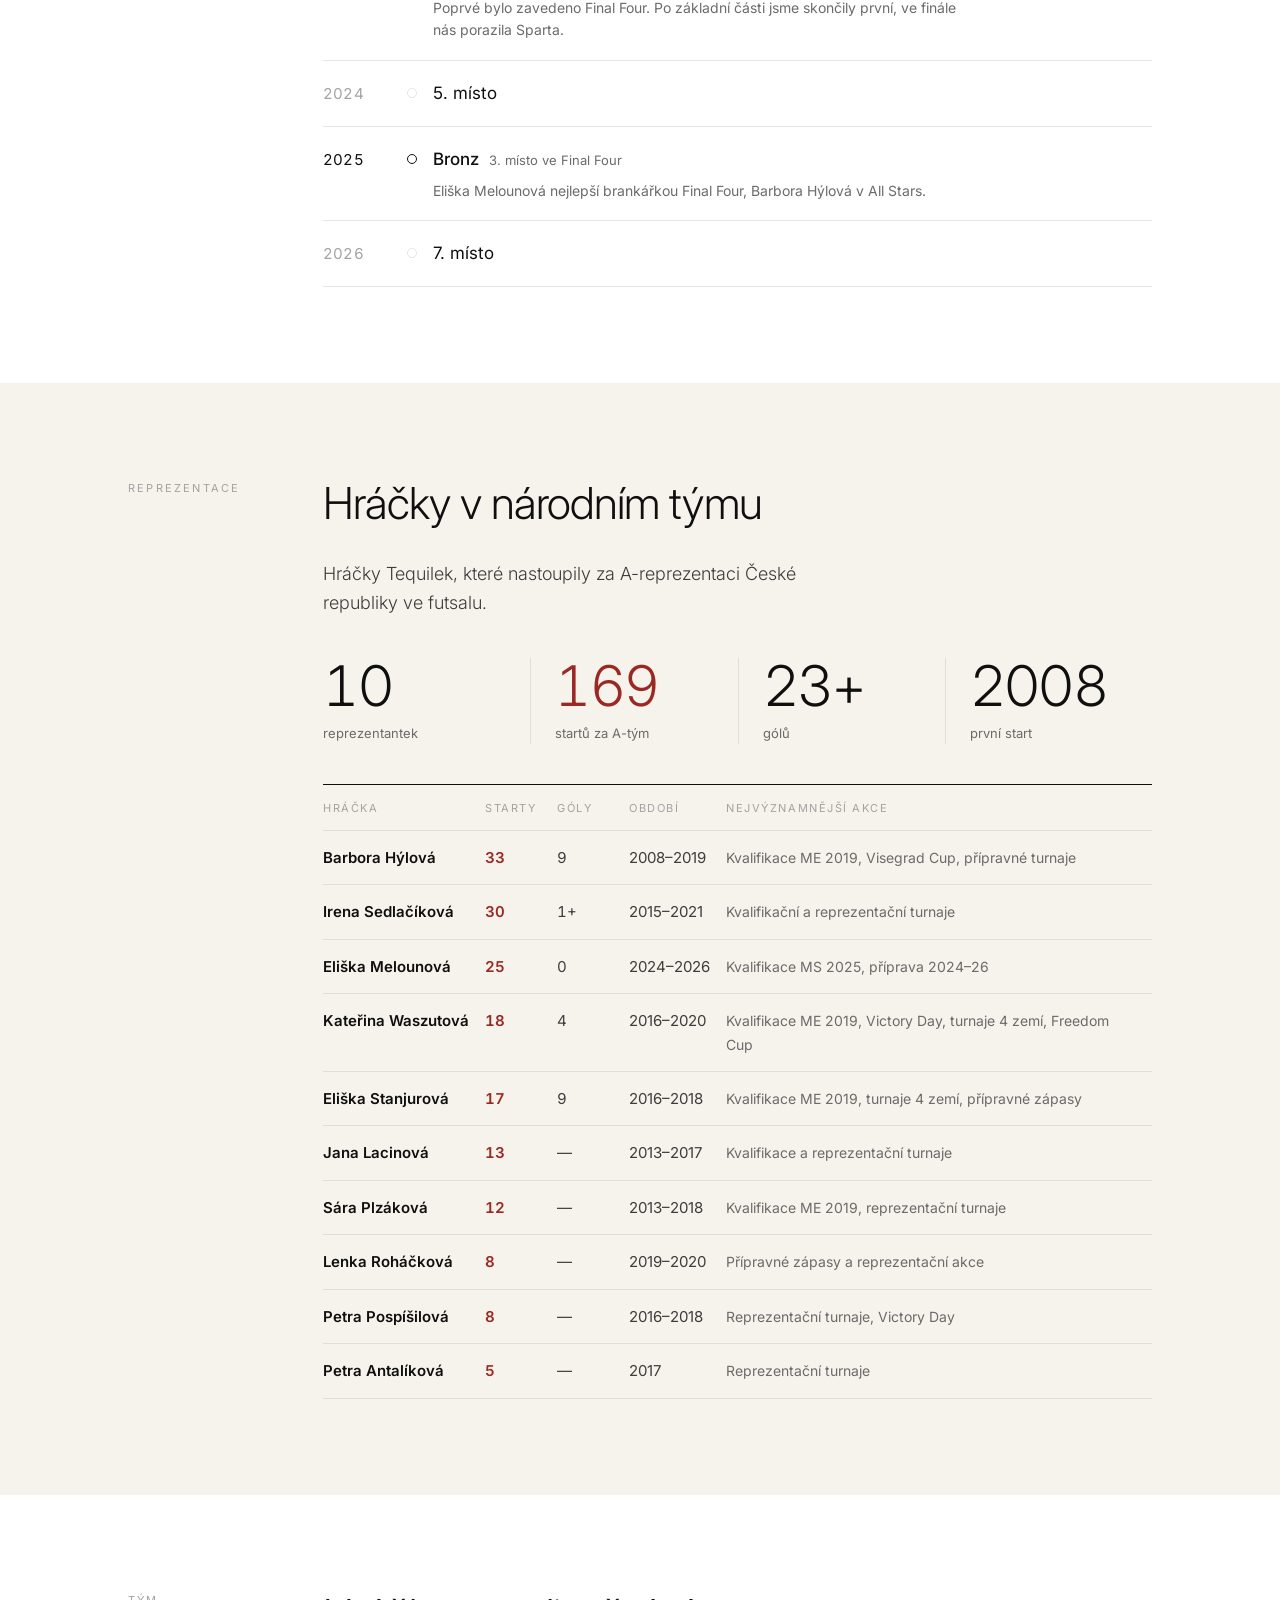
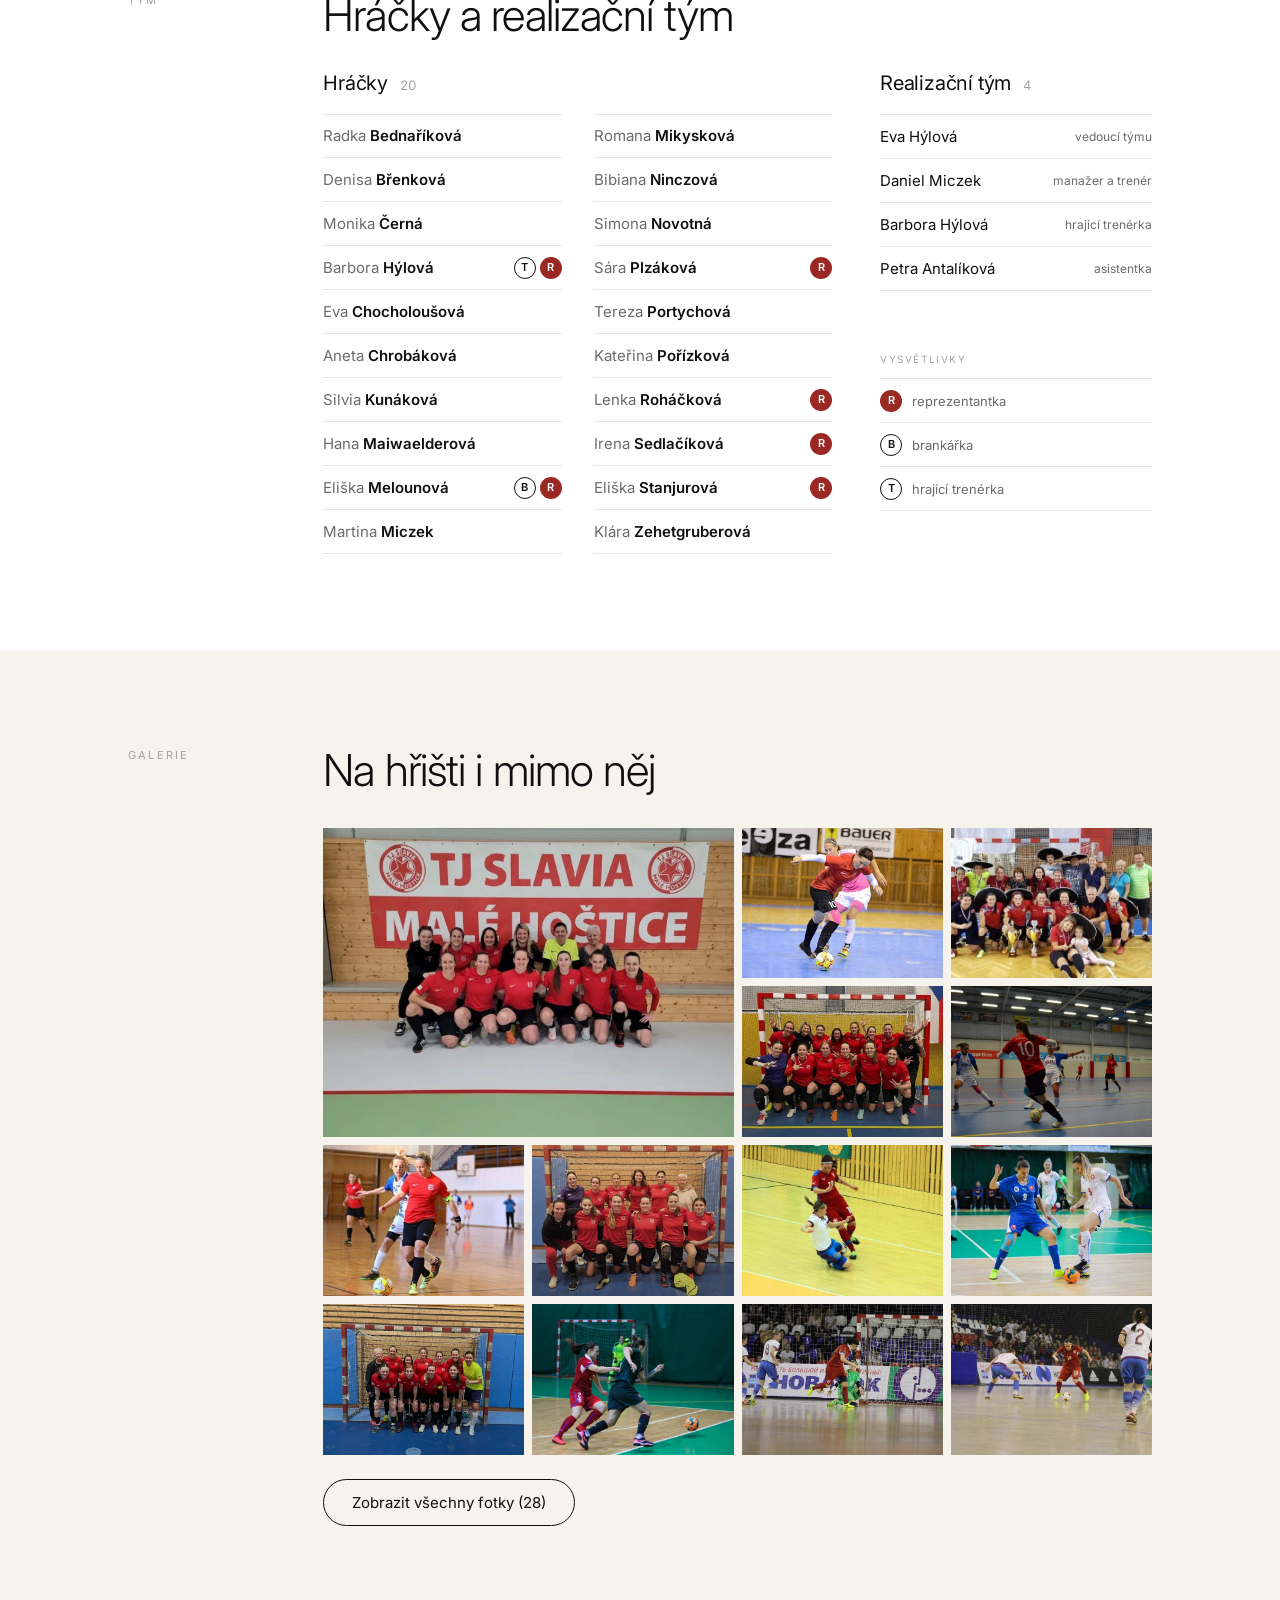
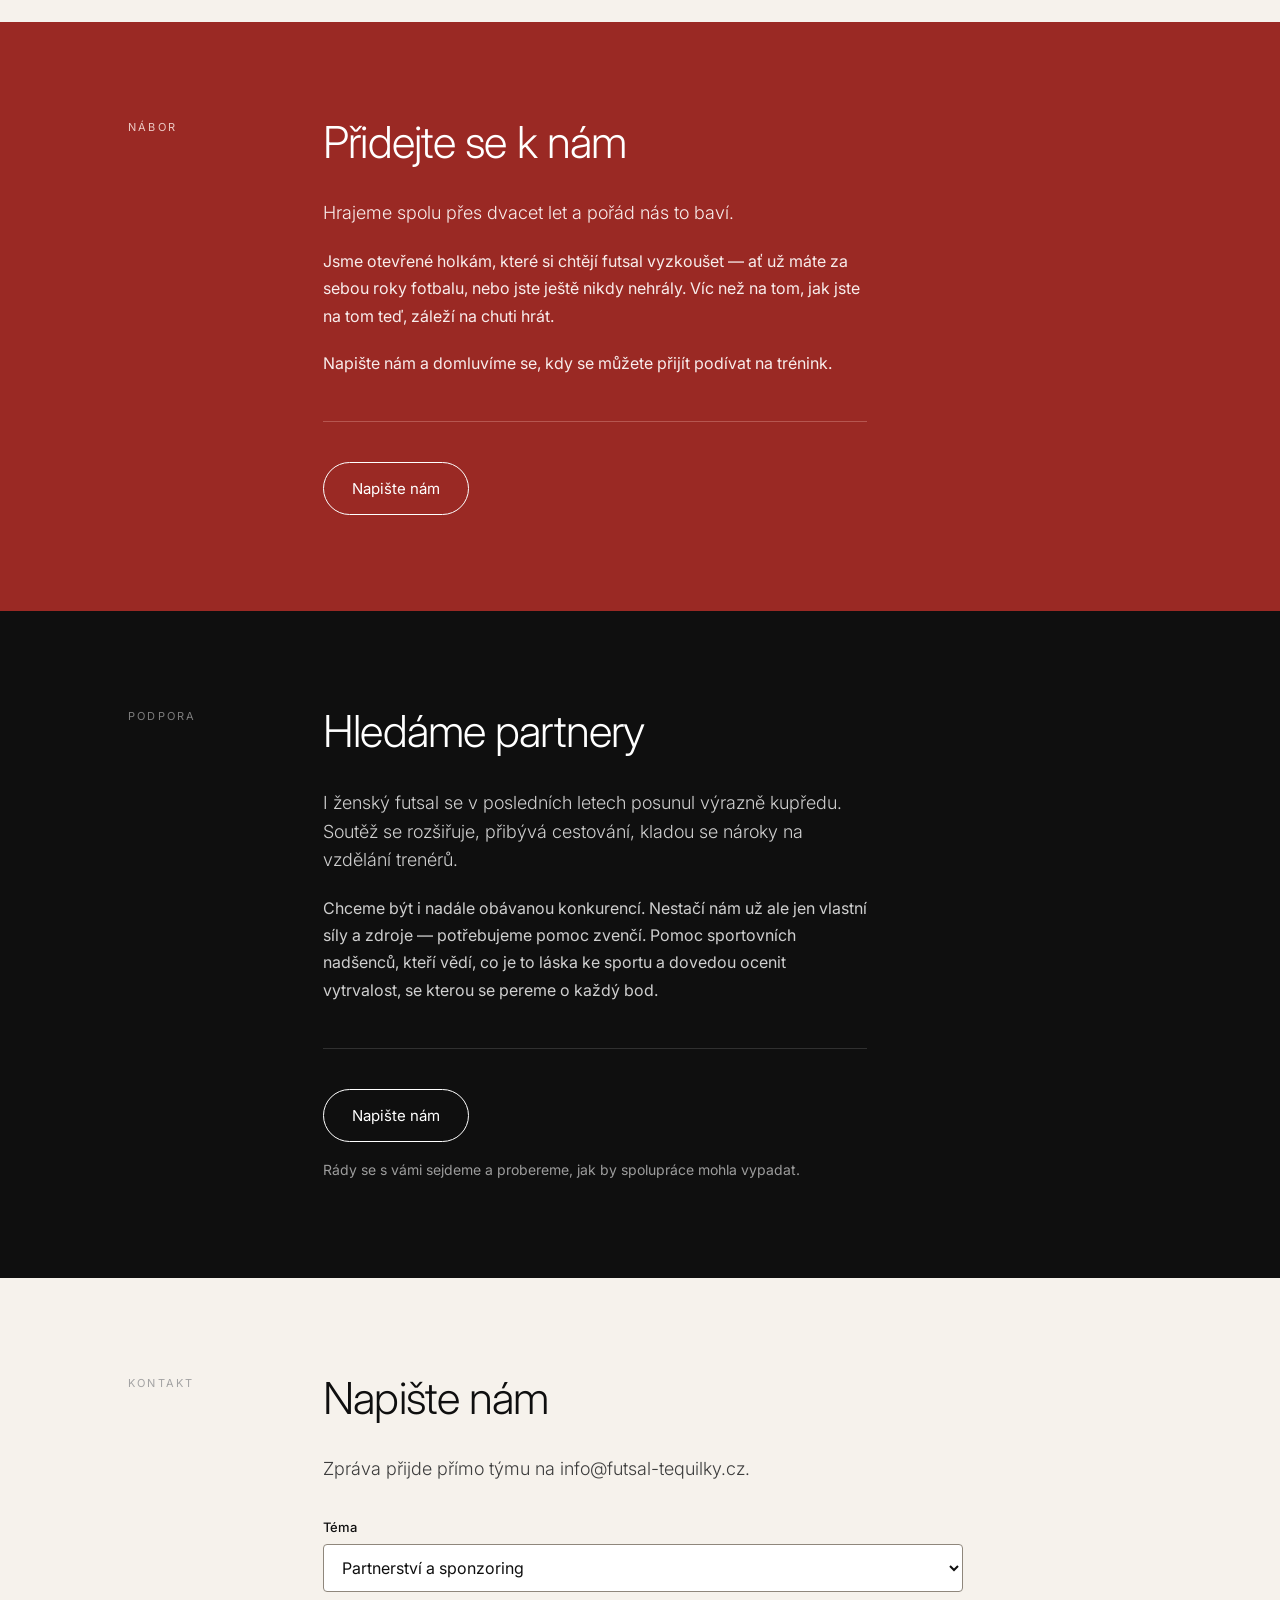
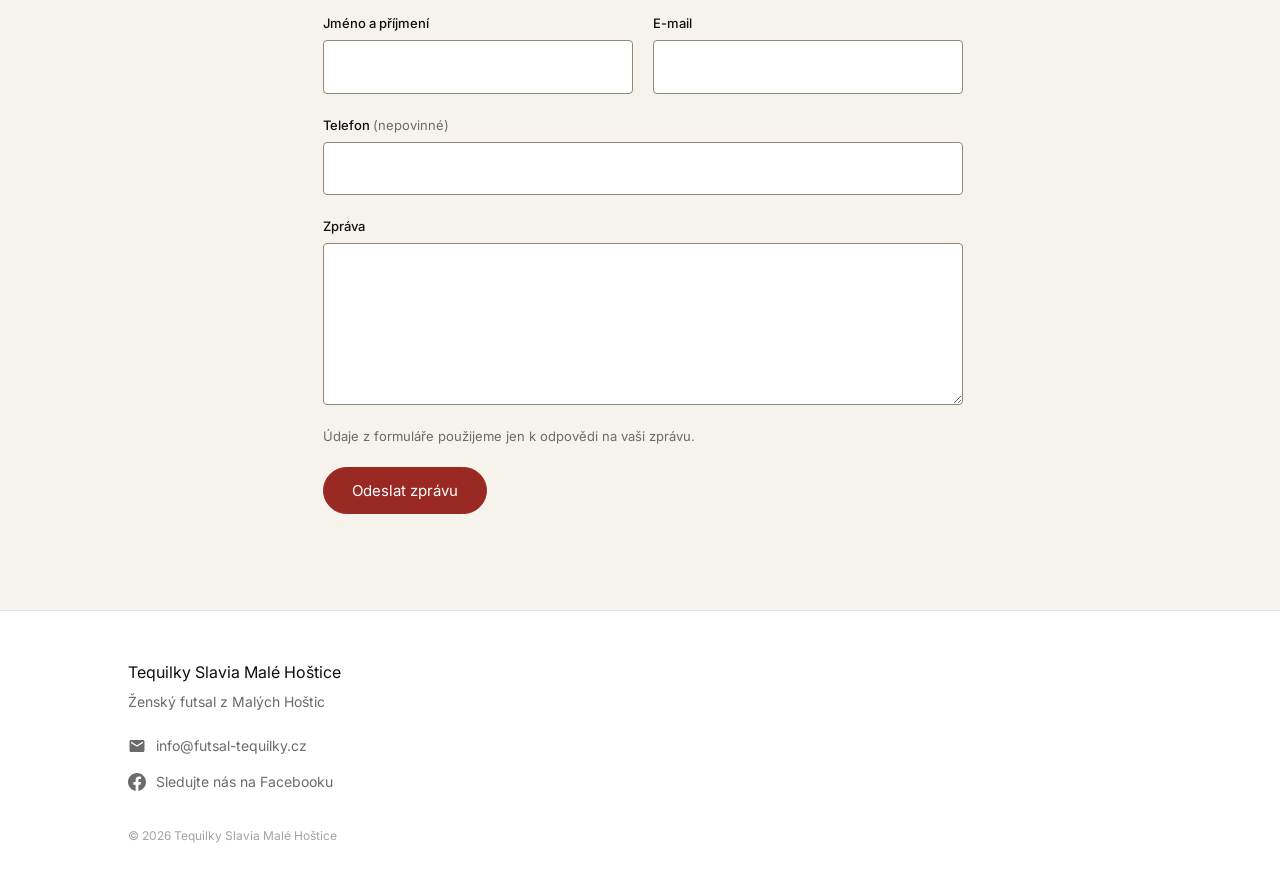
==== commit 6b311c72: "fixtures: 13. 12. is at SH Malé Hoštice; keep_venue stops the scraper overwriting it Co-Authored-By:" ====
--- a/index.html
+++ b/index.html
@@ -167,7 +167,7 @@
             <time class="fixture__when" datetime="2026-12-13T13:00+01:00"><span class="fixture__day">Ne 13.&nbsp;12.&nbsp;2026</span><span class="fixture__time">13:00</span></time>
             <span class="fixture__match">
               <span class="fixture__teams"><b>Tequilky</b> – SK Brušperk</span>
-              <span class="fixture__meta">3.&nbsp;kolo · doma · SH Senice n/H.</span>
+              <span class="fixture__meta">3.&nbsp;kolo · doma · SH Malé Hoštice</span>
             </span>
             <a class="fixture__link" href="https://www.fotbal.cz/futsal/zapasy/futsal/de89fe77-c09a-4757-8cc4-1a9b0d568c89" target="_blank" rel="noopener" aria-label="Detail zápasu Tequilky Slavia Malé Hoštice – SK Brušperk na fotbal.cz">Detail</a>
           </li>
@@ -175,7 +175,7 @@
             <time class="fixture__when" datetime="2026-12-13T16:30+01:00"><span class="fixture__day">Ne 13.&nbsp;12.&nbsp;2026</span><span class="fixture__time">16:30</span></time>
             <span class="fixture__match">
               <span class="fixture__teams"><b>Tequilky</b> – Real Top Frýdek-Místek</span>
-              <span class="fixture__meta">3.&nbsp;kolo · doma · SH Senice n/H.</span>
+              <span class="fixture__meta">3.&nbsp;kolo · doma · SH Malé Hoštice</span>
             </span>
             <a class="fixture__link" href="https://www.fotbal.cz/futsal/zapasy/futsal/774d132f-2f87-471e-9963-be614000ef05" target="_blank" rel="noopener" aria-label="Detail zápasu Tequilky Slavia Malé Hoštice – Real Top Frýdek-Místek na fotbal.cz">Detail</a>
           </li>
